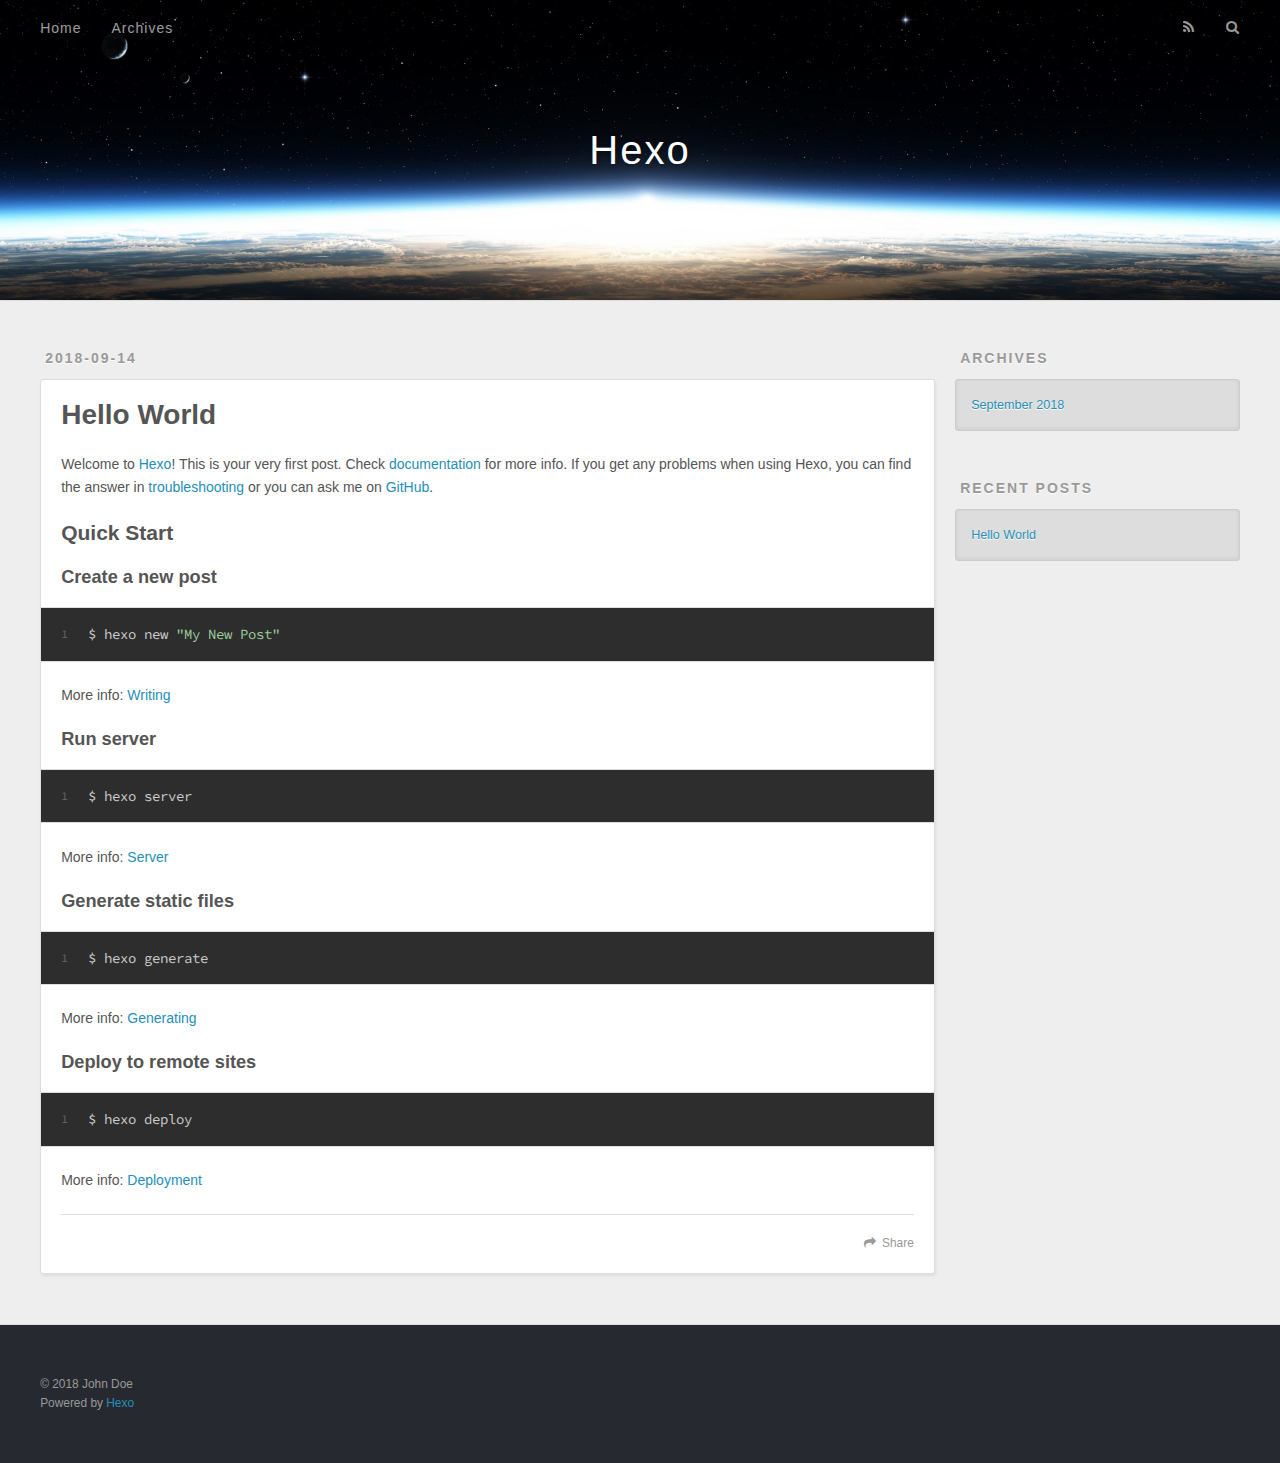
==== index.html @ e5fc2050 "站点更新:2018-09-14 15/30/58" ====
<!DOCTYPE html>
<html>
<head>
  <meta charset="utf-8">
  

  
  <title>Hexo</title>
  <meta name="viewport" content="width=device-width, initial-scale=1, maximum-scale=1">
  <meta property="og:type" content="website">
<meta property="og:title" content="Hexo">
<meta property="og:url" content="http://yoursite.com/index.html">
<meta property="og:site_name" content="Hexo">
<meta property="og:locale" content="default">
<meta name="twitter:card" content="summary">
<meta name="twitter:title" content="Hexo">
  
    <link rel="alternate" href="/atom.xml" title="Hexo" type="application/atom+xml">
  
  
    <link rel="icon" href="/favicon.png">
  
  
    <link href="//fonts.googleapis.com/css?family=Source+Code+Pro" rel="stylesheet" type="text/css">
  
  <link rel="stylesheet" href="/css/style.css">
</head>

<body>
  <div id="container">
    <div id="wrap">
      <header id="header">
  <div id="banner"></div>
  <div id="header-outer" class="outer">
    <div id="header-title" class="inner">
      <h1 id="logo-wrap">
        <a href="/" id="logo">Hexo</a>
      </h1>
      
    </div>
    <div id="header-inner" class="inner">
      <nav id="main-nav">
        <a id="main-nav-toggle" class="nav-icon"></a>
        
          <a class="main-nav-link" href="/">Home</a>
        
          <a class="main-nav-link" href="/archives">Archives</a>
        
      </nav>
      <nav id="sub-nav">
        
          <a id="nav-rss-link" class="nav-icon" href="/atom.xml" title="RSS Feed"></a>
        
        <a id="nav-search-btn" class="nav-icon" title="Search"></a>
      </nav>
      <div id="search-form-wrap">
        <form action="//google.com/search" method="get" accept-charset="UTF-8" class="search-form"><input type="search" name="q" class="search-form-input" placeholder="Search"><button type="submit" class="search-form-submit">&#xF002;</button><input type="hidden" name="sitesearch" value="http://yoursite.com"></form>
      </div>
    </div>
  </div>
</header>
      <div class="outer">
        <section id="main">
  
    <article id="post-hello-world" class="article article-type-post" itemscope itemprop="blogPost">
  <div class="article-meta">
    <a href="/2018/09/14/hello-world/" class="article-date">
  <time datetime="2018-09-14T07:16:15.385Z" itemprop="datePublished">2018-09-14</time>
</a>
    
  </div>
  <div class="article-inner">
    
    
      <header class="article-header">
        
  
    <h1 itemprop="name">
      <a class="article-title" href="/2018/09/14/hello-world/">Hello World</a>
    </h1>
  

      </header>
    
    <div class="article-entry" itemprop="articleBody">
      
        <p>Welcome to <a href="https://hexo.io/" target="_blank" rel="noopener">Hexo</a>! This is your very first post. Check <a href="https://hexo.io/docs/" target="_blank" rel="noopener">documentation</a> for more info. If you get any problems when using Hexo, you can find the answer in <a href="https://hexo.io/docs/troubleshooting.html" target="_blank" rel="noopener">troubleshooting</a> or you can ask me on <a href="https://github.com/hexojs/hexo/issues" target="_blank" rel="noopener">GitHub</a>.</p>
<h2 id="Quick-Start"><a href="#Quick-Start" class="headerlink" title="Quick Start"></a>Quick Start</h2><h3 id="Create-a-new-post"><a href="#Create-a-new-post" class="headerlink" title="Create a new post"></a>Create a new post</h3><figure class="highlight bash"><table><tr><td class="gutter"><pre><span class="line">1</span><br></pre></td><td class="code"><pre><span class="line">$ hexo new <span class="string">"My New Post"</span></span><br></pre></td></tr></table></figure>
<p>More info: <a href="https://hexo.io/docs/writing.html" target="_blank" rel="noopener">Writing</a></p>
<h3 id="Run-server"><a href="#Run-server" class="headerlink" title="Run server"></a>Run server</h3><figure class="highlight bash"><table><tr><td class="gutter"><pre><span class="line">1</span><br></pre></td><td class="code"><pre><span class="line">$ hexo server</span><br></pre></td></tr></table></figure>
<p>More info: <a href="https://hexo.io/docs/server.html" target="_blank" rel="noopener">Server</a></p>
<h3 id="Generate-static-files"><a href="#Generate-static-files" class="headerlink" title="Generate static files"></a>Generate static files</h3><figure class="highlight bash"><table><tr><td class="gutter"><pre><span class="line">1</span><br></pre></td><td class="code"><pre><span class="line">$ hexo generate</span><br></pre></td></tr></table></figure>
<p>More info: <a href="https://hexo.io/docs/generating.html" target="_blank" rel="noopener">Generating</a></p>
<h3 id="Deploy-to-remote-sites"><a href="#Deploy-to-remote-sites" class="headerlink" title="Deploy to remote sites"></a>Deploy to remote sites</h3><figure class="highlight bash"><table><tr><td class="gutter"><pre><span class="line">1</span><br></pre></td><td class="code"><pre><span class="line">$ hexo deploy</span><br></pre></td></tr></table></figure>
<p>More info: <a href="https://hexo.io/docs/deployment.html" target="_blank" rel="noopener">Deployment</a></p>

      
    </div>
    <footer class="article-footer">
      <a data-url="http://yoursite.com/2018/09/14/hello-world/" data-id="cjm1oofn90000f6ysnmelc008" class="article-share-link">Share</a>
      
      
    </footer>
  </div>
  
</article>


  


</section>
        
          <aside id="sidebar">
  
    

  
    

  
    
  
    
  <div class="widget-wrap">
    <h3 class="widget-title">Archives</h3>
    <div class="widget">
      <ul class="archive-list"><li class="archive-list-item"><a class="archive-list-link" href="/archives/2018/09/">September 2018</a></li></ul>
    </div>
  </div>


  
    
  <div class="widget-wrap">
    <h3 class="widget-title">Recent Posts</h3>
    <div class="widget">
      <ul>
        
          <li>
            <a href="/2018/09/14/hello-world/">Hello World</a>
          </li>
        
      </ul>
    </div>
  </div>

  
</aside>
        
      </div>
      <footer id="footer">
  
  <div class="outer">
    <div id="footer-info" class="inner">
      &copy; 2018 John Doe<br>
      Powered by <a href="http://hexo.io/" target="_blank">Hexo</a>
    </div>
  </div>
</footer>
    </div>
    <nav id="mobile-nav">
  
    <a href="/" class="mobile-nav-link">Home</a>
  
    <a href="/archives" class="mobile-nav-link">Archives</a>
  
</nav>
    

<script src="//ajax.googleapis.com/ajax/libs/jquery/2.0.3/jquery.min.js"></script>


  <link rel="stylesheet" href="/fancybox/jquery.fancybox.css">
  <script src="/fancybox/jquery.fancybox.pack.js"></script>


<script src="/js/script.js"></script>



  </div>
</body>
</html>
---- css/style.css ----
body {
  width: 100%;
}
body:before,
body:after {
  content: "";
  display: table;
}
body:after {
  clear: both;
}
html,
body,
div,
span,
applet,
object,
iframe,
h1,
h2,
h3,
h4,
h5,
h6,
p,
blockquote,
pre,
a,
abbr,
acronym,
address,
big,
cite,
code,
del,
dfn,
em,
img,
ins,
kbd,
q,
s,
samp,
small,
strike,
strong,
sub,
sup,
tt,
var,
dl,
dt,
dd,
ol,
ul,
li,
fieldset,
form,
label,
legend,
table,
caption,
tbody,
tfoot,
thead,
tr,
th,
td {
  margin: 0;
  padding: 0;
  border: 0;
  outline: 0;
  font-weight: inherit;
  font-style: inherit;
  font-family: inherit;
  font-size: 100%;
  vertical-align: baseline;
}
body {
  line-height: 1;
  color: #000;
  background: #fff;
}
ol,
ul {
  list-style: none;
}
table {
  border-collapse: separate;
  border-spacing: 0;
  vertical-align: middle;
}
caption,
th,
td {
  text-align: left;
  font-weight: normal;
  vertical-align: middle;
}
a img {
  border: none;
}
input,
button {
  margin: 0;
  padding: 0;
}
input::-moz-focus-inner,
button::-moz-focus-inner {
  border: 0;
  padding: 0;
}
@font-face {
  font-family: FontAwesome;
  font-style: normal;
  font-weight: normal;
  src: url("fonts/fontawesome-webfont.eot?v=#4.0.3");
  src: url("fonts/fontawesome-webfont.eot?#iefix&v=#4.0.3") format("embedded-opentype"), url("fonts/fontawesome-webfont.woff?v=#4.0.3") format("woff"), url("fonts/fontawesome-webfont.ttf?v=#4.0.3") format("truetype"), url("fonts/fontawesome-webfont.svg#fontawesomeregular?v=#4.0.3") format("svg");
}
html,
body,
#container {
  height: 100%;
}
body {
  background: #eee;
  font: 14px -apple-system, BlinkMacSystemFont, "Segoe UI", "Roboto", "Oxygen", "Ubuntu", "Cantarell", "Fira Sans", "Droid Sans", "Helvetica Neue", sans-serif;
  -webkit-text-size-adjust: 100%;
}
.outer {
  max-width: 1220px;
  margin: 0 auto;
  padding: 0 20px;
}
.outer:before,
.outer:after {
  content: "";
  display: table;
}
.outer:after {
  clear: both;
}
.inner {
  display: inline;
  float: left;
  width: 98.33333333333333%;
  margin: 0 0.833333333333333%;
}
.left,
.alignleft {
  float: left;
}
.right,
.alignright {
  float: right;
}
.clear {
  clear: both;
}
#container {
  position: relative;
}
.mobile-nav-on {
  overflow: hidden;
}
#wrap {
  height: 100%;
  width: 100%;
  position: absolute;
  top: 0;
  left: 0;
  -webkit-transition: 0.2s ease-out;
  -moz-transition: 0.2s ease-out;
  -ms-transition: 0.2s ease-out;
  transition: 0.2s ease-out;
  z-index: 1;
  background: #eee;
}
.mobile-nav-on #wrap {
  left: 280px;
}
@media screen and (min-width: 768px) {
  #main {
    display: inline;
    float: left;
    width: 73.33333333333333%;
    margin: 0 0.833333333333333%;
  }
}
.article-date,
.article-category-link,
.archive-year,
.widget-title {
  text-decoration: none;
  text-transform: uppercase;
  letter-spacing: 2px;
  color: #999;
  margin-bottom: 1em;
  margin-left: 5px;
  line-height: 1em;
  text-shadow: 0 1px #fff;
  font-weight: bold;
}
.article-inner,
.archive-article-inner {
  background: #fff;
  -webkit-box-shadow: 1px 2px 3px #ddd;
  box-shadow: 1px 2px 3px #ddd;
  border: 1px solid #ddd;
  border-radius: 3px;
}
.article-entry h1,
.widget h1 {
  font-size: 2em;
}
.article-entry h2,
.widget h2 {
  font-size: 1.5em;
}
.article-entry h3,
.widget h3 {
  font-size: 1.3em;
}
.article-entry h4,
.widget h4 {
  font-size: 1.2em;
}
.article-entry h5,
.widget h5 {
  font-size: 1em;
}
.article-entry h6,
.widget h6 {
  font-size: 1em;
  color: #999;
}
.article-entry hr,
.widget hr {
  border: 1px dashed #ddd;
}
.article-entry strong,
.widget strong {
  font-weight: bold;
}
.article-entry em,
.widget em,
.article-entry cite,
.widget cite {
  font-style: italic;
}
.article-entry sup,
.widget sup,
.article-entry sub,
.widget sub {
  font-size: 0.75em;
  line-height: 0;
  position: relative;
  vertical-align: baseline;
}
.article-entry sup,
.widget sup {
  top: -0.5em;
}
.article-entry sub,
.widget sub {
  bottom: -0.2em;
}
.article-entry small,
.widget small {
  font-size: 0.85em;
}
.article-entry acronym,
.widget acronym,
.article-entry abbr,
.widget abbr {
  border-bottom: 1px dotted;
}
.article-entry ul,
.widget ul,
.article-entry ol,
.widget ol,
.article-entry dl,
.widget dl {
  margin: 0 20px;
  line-height: 1.6em;
}
.article-entry ul ul,
.widget ul ul,
.article-entry ol ul,
.widget ol ul,
.article-entry ul ol,
.widget ul ol,
.article-entry ol ol,
.widget ol ol {
  margin-top: 0;
  margin-bottom: 0;
}
.article-entry ul,
.widget ul {
  list-style: disc;
}
.article-entry ol,
.widget ol {
  list-style: decimal;
}
.article-entry dt,
.widget dt {
  font-weight: bold;
}
#header {
  height: 300px;
  position: relative;
  border-bottom: 1px solid #ddd;
}
#header:before,
#header:after {
  content: "";
  position: absolute;
  left: 0;
  right: 0;
  height: 40px;
}
#header:before {
  top: 0;
  background: -webkit-linear-gradient(rgba(0,0,0,0.2), transparent);
  background: -moz-linear-gradient(rgba(0,0,0,0.2), transparent);
  background: -ms-linear-gradient(rgba(0,0,0,0.2), transparent);
  background: linear-gradient(rgba(0,0,0,0.2), transparent);
}
#header:after {
  bottom: 0;
  background: -webkit-linear-gradient(transparent, rgba(0,0,0,0.2));
  background: -moz-linear-gradient(transparent, rgba(0,0,0,0.2));
  background: -ms-linear-gradient(transparent, rgba(0,0,0,0.2));
  background: linear-gradient(transparent, rgba(0,0,0,0.2));
}
#header-outer {
  height: 100%;
  position: relative;
}
#header-inner {
  position: relative;
  overflow: hidden;
}
#banner {
  position: absolute;
  top: 0;
  left: 0;
  width: 100%;
  height: 100%;
  background: url("images/banner.jpg") center #000;
  -webkit-background-size: cover;
  -moz-background-size: cover;
  background-size: cover;
  z-index: -1;
}
#header-title {
  text-align: center;
  height: 40px;
  position: absolute;
  top: 50%;
  left: 0;
  margin-top: -20px;
}
#logo,
#subtitle {
  text-decoration: none;
  color: #fff;
  font-weight: 300;
  text-shadow: 0 1px 4px rgba(0,0,0,0.3);
}
#logo {
  font-size: 40px;
  line-height: 40px;
  letter-spacing: 2px;
}
#subtitle {
  font-size: 16px;
  line-height: 16px;
  letter-spacing: 1px;
}
#subtitle-wrap {
  margin-top: 16px;
}
#main-nav {
  float: left;
  margin-left: -15px;
}
.nav-icon,
.main-nav-link {
  float: left;
  color: #fff;
  opacity: 0.6;
  text-decoration: none;
  text-shadow: 0 1px rgba(0,0,0,0.2);
  -webkit-transition: opacity 0.2s;
  -moz-transition: opacity 0.2s;
  -ms-transition: opacity 0.2s;
  transition: opacity 0.2s;
  display: block;
  padding: 20px 15px;
}
.nav-icon:hover,
.main-nav-link:hover {
  opacity: 1;
}
.nav-icon {
  font-family: FontAwesome;
  text-align: center;
  font-size: 14px;
  width: 14px;
  height: 14px;
  padding: 20px 15px;
  position: relative;
  cursor: pointer;
}
.main-nav-link {
  font-weight: 300;
  letter-spacing: 1px;
}
@media screen and (max-width: 479px) {
  .main-nav-link {
    display: none;
  }
}
#main-nav-toggle {
  display: none;
}
#main-nav-toggle:before {
  content: "\f0c9";
}
@media screen and (max-width: 479px) {
  #main-nav-toggle {
    display: block;
  }
}
#sub-nav {
  float: right;
  margin-right: -15px;
}
#nav-rss-link:before {
  content: "\f09e";
}
#nav-search-btn:before {
  content: "\f002";
}
#search-form-wrap {
  position: absolute;
  top: 15px;
  width: 150px;
  height: 30px;
  right: -150px;
  opacity: 0;
  -webkit-transition: 0.2s ease-out;
  -moz-transition: 0.2s ease-out;
  -ms-transition: 0.2s ease-out;
  transition: 0.2s ease-out;
}
#search-form-wrap.on {
  opacity: 1;
  right: 0;
}
@media screen and (max-width: 479px) {
  #search-form-wrap {
    width: 100%;
    right: -100%;
  }
}
.search-form {
  position: absolute;
  top: 0;
  left: 0;
  right: 0;
  background: #fff;
  padding: 5px 15px;
  border-radius: 15px;
  -webkit-box-shadow: 0 0 10px rgba(0,0,0,0.3);
  box-shadow: 0 0 10px rgba(0,0,0,0.3);
}
.search-form-input {
  border: none;
  background: none;
  color: #555;
  width: 100%;
  font: 13px -apple-system, BlinkMacSystemFont, "Segoe UI", "Roboto", "Oxygen", "Ubuntu", "Cantarell", "Fira Sans", "Droid Sans", "Helvetica Neue", sans-serif;
  outline: none;
}
.search-form-input::-webkit-search-results-decoration,
.search-form-input::-webkit-search-cancel-button {
  -webkit-appearance: none;
}
.search-form-submit {
  position: absolute;
  top: 50%;
  right: 10px;
  margin-top: -7px;
  font: 13px FontAwesome;
  border: none;
  background: none;
  color: #bbb;
  cursor: pointer;
}
.search-form-submit:hover,
.search-form-submit:focus {
  color: #777;
}
.article {
  margin: 50px 0;
}
.article-inner {
  overflow: hidden;
}
.article-meta:before,
.article-meta:after {
  content: "";
  display: table;
}
.article-meta:after {
  clear: both;
}
.article-date {
  float: left;
}
.article-category {
  float: left;
  line-height: 1em;
  color: #ccc;
  text-shadow: 0 1px #fff;
  margin-left: 8px;
}
.article-category:before {
  content: "\2022";
}
.article-category-link {
  margin: 0 12px 1em;
}
.article-header {
  padding: 20px 20px 0;
}
.article-title {
  text-decoration: none;
  font-size: 2em;
  font-weight: bold;
  color: #555;
  line-height: 1.1em;
  -webkit-transition: color 0.2s;
  -moz-transition: color 0.2s;
  -ms-transition: color 0.2s;
  transition: color 0.2s;
}
a.article-title:hover {
  color: #258fb8;
}
.article-entry {
  color: #555;
  padding: 0 20px;
}
.article-entry:before,
.article-entry:after {
  content: "";
  display: table;
}
.article-entry:after {
  clear: both;
}
.article-entry p,
.article-entry table {
  line-height: 1.6em;
  margin: 1.6em 0;
}
.article-entry h1,
.article-entry h2,
.article-entry h3,
.article-entry h4,
.article-entry h5,
.article-entry h6 {
  font-weight: bold;
}
.article-entry h1,
.article-entry h2,
.article-entry h3,
.article-entry h4,
.article-entry h5,
.article-entry h6 {
  line-height: 1.1em;
  margin: 1.1em 0;
}
.article-entry a {
  color: #258fb8;
  text-decoration: none;
}
.article-entry a:hover {
  text-decoration: underline;
}
.article-entry ul,
.article-entry ol,
.article-entry dl {
  margin-top: 1.6em;
  margin-bottom: 1.6em;
}
.article-entry img,
.article-entry video {
  max-width: 100%;
  height: auto;
  display: block;
  margin: auto;
}
.article-entry iframe {
  border: none;
}
.article-entry table {
  width: 100%;
  border-collapse: collapse;
  border-spacing: 0;
}
.article-entry th {
  font-weight: bold;
  border-bottom: 3px solid #ddd;
  padding-bottom: 0.5em;
}
.article-entry td {
  border-bottom: 1px solid #ddd;
  padding: 10px 0;
}
.article-entry blockquote {
  font-family: Georgia, "Times New Roman", serif;
  font-size: 1.4em;
  margin: 1.6em 20px;
  text-align: center;
}
.article-entry blockquote footer {
  font-size: 14px;
  margin: 1.6em 0;
  font-family: -apple-system, BlinkMacSystemFont, "Segoe UI", "Roboto", "Oxygen", "Ubuntu", "Cantarell", "Fira Sans", "Droid Sans", "Helvetica Neue", sans-serif;
}
.article-entry blockquote footer cite:before {
  content: "—";
  padding: 0 0.5em;
}
.article-entry .pullquote {
  text-align: left;
  width: 45%;
  margin: 0;
}
.article-entry .pullquote.left {
  margin-left: 0.5em;
  margin-right: 1em;
}
.article-entry .pullquote.right {
  margin-right: 0.5em;
  margin-left: 1em;
}
.article-entry .caption {
  color: #999;
  display: block;
  font-size: 0.9em;
  margin-top: 0.5em;
  position: relative;
  text-align: center;
}
.article-entry .video-container {
  position: relative;
  padding-top: 56.25%;
  height: 0;
  overflow: hidden;
}
.article-entry .video-container iframe,
.article-entry .video-container object,
.article-entry .video-container embed {
  position: absolute;
  top: 0;
  left: 0;
  width: 100%;
  height: 100%;
  margin-top: 0;
}
.article-more-link a {
  display: inline-block;
  line-height: 1em;
  padding: 6px 15px;
  border-radius: 15px;
  background: #eee;
  color: #999;
  text-shadow: 0 1px #fff;
  text-decoration: none;
}
.article-more-link a:hover {
  background: #258fb8;
  color: #fff;
  text-decoration: none;
  text-shadow: 0 1px #1e7293;
}
.article-footer {
  font-size: 0.85em;
  line-height: 1.6em;
  border-top: 1px solid #ddd;
  padding-top: 1.6em;
  margin: 0 20px 20px;
}
.article-footer:before,
.article-footer:after {
  content: "";
  display: table;
}
.article-footer:after {
  clear: both;
}
.article-footer a {
  color: #999;
  text-decoration: none;
}
.article-footer a:hover {
  color: #555;
}
.article-tag-list-item {
  float: left;
  margin-right: 10px;
}
.article-tag-list-link:before {
  content: "#";
}
.article-comment-link {
  float: right;
}
.article-comment-link:before {
  content: "\f075";
  font-family: FontAwesome;
  padding-right: 8px;
}
.article-share-link {
  cursor: pointer;
  float: right;
  margin-left: 20px;
}
.article-share-link:before {
  content: "\f064";
  font-family: FontAwesome;
  padding-right: 6px;
}
#article-nav {
  position: relative;
}
#article-nav:before,
#article-nav:after {
  content: "";
  display: table;
}
#article-nav:after {
  clear: both;
}
@media screen and (min-width: 768px) {
  #article-nav {
    margin: 50px 0;
  }
  #article-nav:before {
    width: 8px;
    height: 8px;
    position: absolute;
    top: 50%;
    left: 50%;
    margin-top: -4px;
    margin-left: -4px;
    content: "";
    border-radius: 50%;
    background: #ddd;
    -webkit-box-shadow: 0 1px 2px #fff;
    box-shadow: 0 1px 2px #fff;
  }
}
.article-nav-link-wrap {
  text-decoration: none;
  text-shadow: 0 1px #fff;
  color: #999;
  -webkit-box-sizing: border-box;
  -moz-box-sizing: border-box;
  box-sizing: border-box;
  margin-top: 50px;
  text-align: center;
  display: block;
}
.article-nav-link-wrap:hover {
  color: #555;
}
@media screen and (min-width: 768px) {
  .article-nav-link-wrap {
    width: 50%;
    margin-top: 0;
  }
}
@media screen and (min-width: 768px) {
  #article-nav-newer {
    float: left;
    text-align: right;
    padding-right: 20px;
  }
}
@media screen and (min-width: 768px) {
  #article-nav-older {
    float: right;
    text-align: left;
    padding-left: 20px;
  }
}
.article-nav-caption {
  text-transform: uppercase;
  letter-spacing: 2px;
  color: #ddd;
  line-height: 1em;
  font-weight: bold;
}
#article-nav-newer .article-nav-caption {
  margin-right: -2px;
}
.article-nav-title {
  font-size: 0.85em;
  line-height: 1.6em;
  margin-top: 0.5em;
}
.article-share-box {
  position: absolute;
  display: none;
  background: #fff;
  -webkit-box-shadow: 1px 2px 10px rgba(0,0,0,0.2);
  box-shadow: 1px 2px 10px rgba(0,0,0,0.2);
  border-radius: 3px;
  margin-left: -145px;
  overflow: hidden;
  z-index: 1;
}
.article-share-box.on {
  display: block;
}
.article-share-input {
  width: 100%;
  background: none;
  -webkit-box-sizing: border-box;
  -moz-box-sizing: border-box;
  box-sizing: border-box;
  font: 14px -apple-system, BlinkMacSystemFont, "Segoe UI", "Roboto", "Oxygen", "Ubuntu", "Cantarell", "Fira Sans", "Droid Sans", "Helvetica Neue", sans-serif;
  padding: 0 15px;
  color: #555;
  outline: none;
  border: 1px solid #ddd;
  border-radius: 3px 3px 0 0;
  height: 36px;
  line-height: 36px;
}
.article-share-links {
  background: #eee;
}
.article-share-links:before,
.article-share-links:after {
  content: "";
  display: table;
}
.article-share-links:after {
  clear: both;
}
.article-share-twitter,
.article-share-facebook,
.article-share-pinterest,
.article-share-google {
  width: 50px;
  height: 36px;
  display: block;
  float: left;
  position: relative;
  color: #999;
  text-shadow: 0 1px #fff;
}
.article-share-twitter:before,
.article-share-facebook:before,
.article-share-pinterest:before,
.article-share-google:before {
  font-size: 20px;
  font-family: FontAwesome;
  width: 20px;
  height: 20px;
  position: absolute;
  top: 50%;
  left: 50%;
  margin-top: -10px;
  margin-left: -10px;
  text-align: center;
}
.article-share-twitter:hover,
.article-share-facebook:hover,
.article-share-pinterest:hover,
.article-share-google:hover {
  color: #fff;
}
.article-share-twitter:before {
  content: "\f099";
}
.article-share-twitter:hover {
  background: #00aced;
  text-shadow: 0 1px #008abe;
}
.article-share-facebook:before {
  content: "\f09a";
}
.article-share-facebook:hover {
  background: #3b5998;
  text-shadow: 0 1px #2f477a;
}
.article-share-pinterest:before {
  content: "\f0d2";
}
.article-share-pinterest:hover {
  background: #cb2027;
  text-shadow: 0 1px #a21a1f;
}
.article-share-google:before {
  content: "\f0d5";
}
.article-share-google:hover {
  background: #dd4b39;
  text-shadow: 0 1px #be3221;
}
.article-gallery {
  background: #000;
  position: relative;
}
.article-gallery-photos {
  position: relative;
  overflow: hidden;
}
.article-gallery-img {
  display: none;
  max-width: 100%;
}
.article-gallery-img:first-child {
  display: block;
}
.article-gallery-img.loaded {
  position: absolute;
  display: block;
}
.article-gallery-img img {
  display: block;
  max-width: 100%;
  margin: 0 auto;
}
#comments {
  background: #fff;
  -webkit-box-shadow: 1px 2px 3px #ddd;
  box-shadow: 1px 2px 3px #ddd;
  padding: 20px;
  border: 1px solid #ddd;
  border-radius: 3px;
  margin: 50px 0;
}
#comments a {
  color: #258fb8;
}
.archives-wrap {
  margin: 50px 0;
}
.archives:before,
.archives:after {
  content: "";
  display: table;
}
.archives:after {
  clear: both;
}
.archive-year-wrap {
  margin-bottom: 1em;
}
.archives {
  -webkit-column-gap: 10px;
  -moz-column-gap: 10px;
  column-gap: 10px;
}
@media screen and (min-width: 480px) and (max-width: 767px) {
  .archives {
    -webkit-column-count: 2;
    -moz-column-count: 2;
    column-count: 2;
  }
}
@media screen and (min-width: 768px) {
  .archives {
    -webkit-column-count: 3;
    -moz-column-count: 3;
    column-count: 3;
  }
}
.archive-article {
  -webkit-column-break-inside: avoid;
  page-break-inside: avoid;
  overflow: hidden;
  break-inside: avoid-column;
}
.archive-article-inner {
  padding: 10px;
  margin-bottom: 15px;
}
.archive-article-title {
  text-decoration: none;
  font-weight: bold;
  color: #555;
  -webkit-transition: color 0.2s;
  -moz-transition: color 0.2s;
  -ms-transition: color 0.2s;
  transition: color 0.2s;
  line-height: 1.6em;
}
.archive-article-title:hover {
  color: #258fb8;
}
.archive-article-footer {
  margin-top: 1em;
}
.archive-article-date {
  color: #999;
  text-decoration: none;
  font-size: 0.85em;
  line-height: 1em;
  margin-bottom: 0.5em;
  display: block;
}
#page-nav {
  margin: 50px auto;
  background: #fff;
  -webkit-box-shadow: 1px 2px 3px #ddd;
  box-shadow: 1px 2px 3px #ddd;
  border: 1px solid #ddd;
  border-radius: 3px;
  text-align: center;
  color: #999;
  overflow: hidden;
}
#page-nav:before,
#page-nav:after {
  content: "";
  display: table;
}
#page-nav:after {
  clear: both;
}
#page-nav a,
#page-nav span {
  padding: 10px 20px;
  line-height: 1;
  height: 2ex;
}
#page-nav a {
  color: #999;
  text-decoration: none;
}
#page-nav a:hover {
  background: #999;
  color: #fff;
}
#page-nav .prev {
  float: left;
}
#page-nav .next {
  float: right;
}
#page-nav .page-number {
  display: inline-block;
}
@media screen and (max-width: 479px) {
  #page-nav .page-number {
    display: none;
  }
}
#page-nav .current {
  color: #555;
  font-weight: bold;
}
#page-nav .space {
  color: #ddd;
}
#footer {
  background: #262a30;
  padding: 50px 0;
  border-top: 1px solid #ddd;
  color: #999;
}
#footer a {
  color: #258fb8;
  text-decoration: none;
}
#footer a:hover {
  text-decoration: underline;
}
#footer-info {
  line-height: 1.6em;
  font-size: 0.85em;
}
.article-entry pre,
.article-entry .highlight {
  background: #2d2d2d;
  margin: 0 -20px;
  padding: 15px 20px;
  border-style: solid;
  border-color: #ddd;
  border-width: 1px 0;
  overflow: auto;
  color: #ccc;
  line-height: 22.400000000000002px;
}
.article-entry .highlight .gutter pre,
.article-entry .gist .gist-file .gist-data .line-numbers {
  color: #666;
  font-size: 0.85em;
}
.article-entry pre,
.article-entry code {
  font-family: "Source Code Pro", Consolas, Monaco, Menlo, Consolas, monospace;
}
.article-entry code {
  background: #eee;
  text-shadow: 0 1px #fff;
  padding: 0 0.3em;
}
.article-entry pre code {
  background: none;
  text-shadow: none;
  padding: 0;
}
.article-entry .highlight pre {
  border: none;
  margin: 0;
  padding: 0;
}
.article-entry .highlight table {
  margin: 0;
  width: auto;
}
.article-entry .highlight td {
  border: none;
  padding: 0;
}
.article-entry .highlight figcaption {
  font-size: 0.85em;
  color: #999;
  line-height: 1em;
  margin-bottom: 1em;
}
.article-entry .highlight figcaption:before,
.article-entry .highlight figcaption:after {
  content: "";
  display: table;
}
.article-entry .highlight figcaption:after {
  clear: both;
}
.article-entry .highlight figcaption a {
  float: right;
}
.article-entry .highlight .gutter pre {
  text-align: right;
  padding-right: 20px;
}
.article-entry .highlight .line {
  height: 22.400000000000002px;
}
.article-entry .highlight .line.marked {
  background: #515151;
}
.article-entry .gist {
  margin: 0 -20px;
  border-style: solid;
  border-color: #ddd;
  border-width: 1px 0;
  background: #2d2d2d;
  padding: 15px 20px 15px 0;
}
.article-entry .gist .gist-file {
  border: none;
  font-family: "Source Code Pro", Consolas, Monaco, Menlo, Consolas, monospace;
  margin: 0;
}
.article-entry .gist .gist-file .gist-data {
  background: none;
  border: none;
}
.article-entry .gist .gist-file .gist-data .line-numbers {
  background: none;
  border: none;
  padding: 0 20px 0 0;
}
.article-entry .gist .gist-file .gist-data .line-data {
  padding: 0 !important;
}
.article-entry .gist .gist-file .highlight {
  margin: 0;
  padding: 0;
  border: none;
}
.article-entry .gist .gist-file .gist-meta {
  background: #2d2d2d;
  color: #999;
  font: 0.85em -apple-system, BlinkMacSystemFont, "Segoe UI", "Roboto", "Oxygen", "Ubuntu", "Cantarell", "Fira Sans", "Droid Sans", "Helvetica Neue", sans-serif;
  text-shadow: 0 0;
  padding: 0;
  margin-top: 1em;
  margin-left: 20px;
}
.article-entry .gist .gist-file .gist-meta a {
  color: #258fb8;
  font-weight: normal;
}
.article-entry .gist .gist-file .gist-meta a:hover {
  text-decoration: underline;
}
pre .comment,
pre .title {
  color: #999;
}
pre .variable,
pre .attribute,
pre .tag,
pre .regexp,
pre .ruby .constant,
pre .xml .tag .title,
pre .xml .pi,
pre .xml .doctype,
pre .html .doctype,
pre .css .id,
pre .css .class,
pre .css .pseudo {
  color: #f2777a;
}
pre .number,
pre .preprocessor,
pre .built_in,
pre .literal,
pre .params,
pre .constant {
  color: #f99157;
}
pre .class,
pre .ruby .class .title,
pre .css .rules .attribute {
  color: #9c9;
}
pre .string,
pre .value,
pre .inheritance,
pre .header,
pre .ruby .symbol,
pre .xml .cdata {
  color: #9c9;
}
pre .css .hexcolor {
  color: #6cc;
}
pre .function,
pre .python .decorator,
pre .python .title,
pre .ruby .function .title,
pre .ruby .title .keyword,
pre .perl .sub,
pre .javascript .title,
pre .coffeescript .title {
  color: #69c;
}
pre .keyword,
pre .javascript .function {
  color: #c9c;
}
@media screen and (max-width: 479px) {
  #mobile-nav {
    position: absolute;
    top: 0;
    left: 0;
    width: 280px;
    height: 100%;
    background: #191919;
    border-right: 1px solid #fff;
  }
}
@media screen and (max-width: 479px) {
  .mobile-nav-link {
    display: block;
    color: #999;
    text-decoration: none;
    padding: 15px 20px;
    font-weight: bold;
  }
  .mobile-nav-link:hover {
    color: #fff;
  }
}
@media screen and (min-width: 768px) {
  #sidebar {
    display: inline;
    float: left;
    width: 23.333333333333332%;
    margin: 0 0.833333333333333%;
  }
}
.widget-wrap {
  margin: 50px 0;
}
.widget {
  color: #777;
  text-shadow: 0 1px #fff;
  background: #ddd;
  -webkit-box-shadow: 0 -1px 4px #ccc inset;
  box-shadow: 0 -1px 4px #ccc inset;
  border: 1px solid #ccc;
  padding: 15px;
  border-radius: 3px;
}
.widget a {
  color: #258fb8;
  text-decoration: none;
}
.widget a:hover {
  text-decoration: underline;
}
.widget ul ul,
.widget ol ul,
.widget dl ul,
.widget ul ol,
.widget ol ol,
.widget dl ol,
.widget ul dl,
.widget ol dl,
.widget dl dl {
  margin-left: 15px;
  list-style: disc;
}
.widget {
  line-height: 1.6em;
  word-wrap: break-word;
  font-size: 0.9em;
}
.widget ul,
.widget ol {
  list-style: none;
  margin: 0;
}
.widget ul ul,
.widget ol ul,
.widget ul ol,
.widget ol ol {
  margin: 0 20px;
}
.widget ul ul,
.widget ol ul {
  list-style: disc;
}
.widget ul ol,
.widget ol ol {
  list-style: decimal;
}
.category-list-count,
.tag-list-count,
.archive-list-count {
  padding-left: 5px;
  color: #999;
  font-size: 0.85em;
}
.category-list-count:before,
.tag-list-count:before,
.archive-list-count:before {
  content: "(";
}
.category-list-count:after,
.tag-list-count:after,
.archive-list-count:after {
  content: ")";
}
.tagcloud a {
  margin-right: 5px;
  display: inline-block;
}
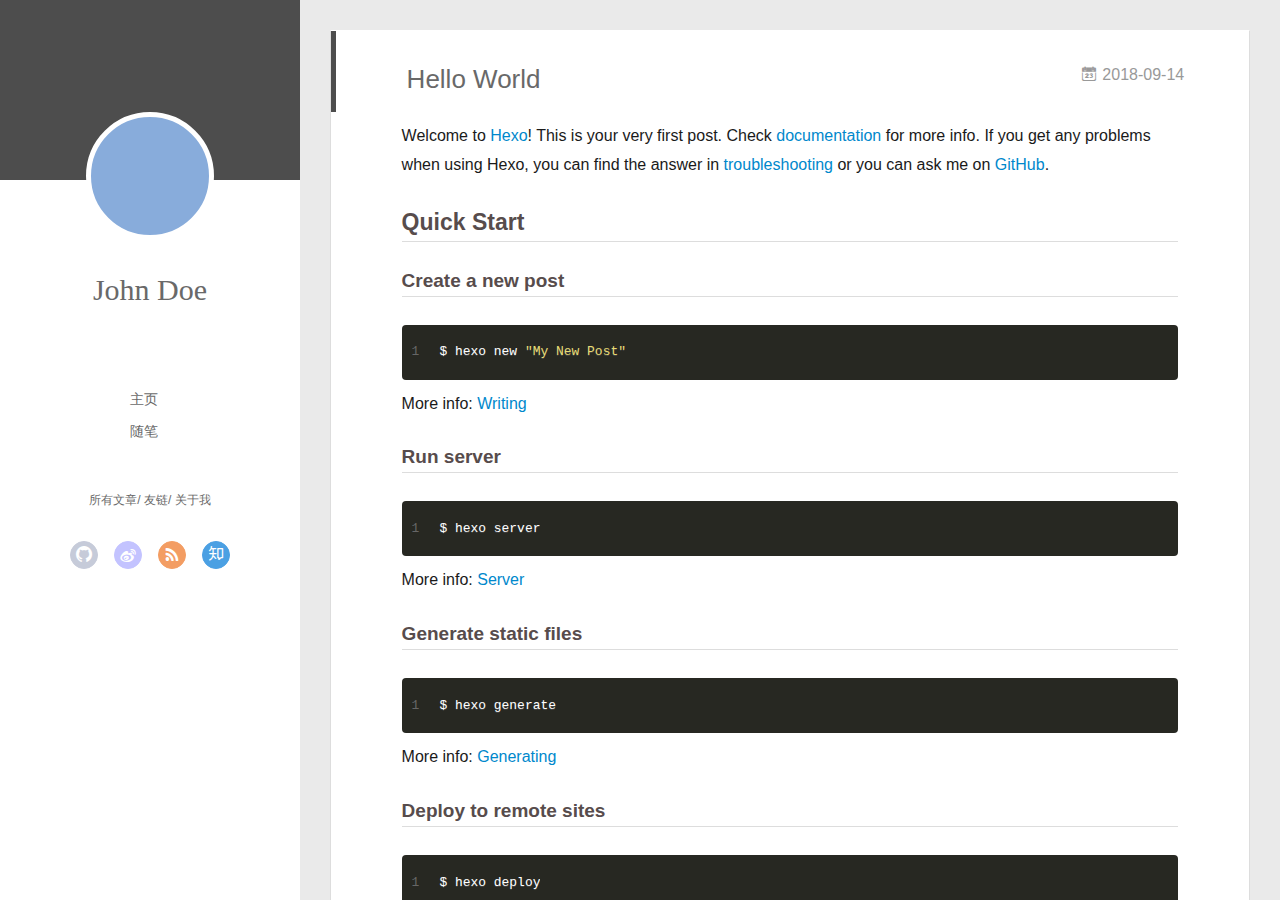
==== commit ce6502f5: "站点更新:2018-09-14 15/36/11" ====
--- a/index.html
+++ b/index.html
@@ -3,8 +3,9 @@
 <head>
   <meta charset="utf-8">
   
-
-  
+  <meta name="renderer" content="webkit">
+  <meta http-equiv="X-UA-Compatible" content="IE=edge" >
+  <link rel="dns-prefetch" href="http://yoursite.com">
   <title>Hexo</title>
   <meta name="viewport" content="width=device-width, initial-scale=1, maximum-scale=1">
   <meta property="og:type" content="website">
@@ -15,62 +16,144 @@
 <meta name="twitter:card" content="summary">
 <meta name="twitter:title" content="Hexo">
   
-    <link rel="alternate" href="/atom.xml" title="Hexo" type="application/atom+xml">
+    <link rel="alternative" href="/atom.xml" title="Hexo" type="application/atom+xml">
   
   
     <link rel="icon" href="/favicon.png">
   
-  
-    <link href="//fonts.googleapis.com/css?family=Source+Code+Pro" rel="stylesheet" type="text/css">
-  
-  <link rel="stylesheet" href="/css/style.css">
+  <link rel="stylesheet" type="text/css" href="/./main.0cf68a.css">
+  <style type="text/css">
+  
+    #container.show {
+      background: linear-gradient(200deg,#a0cfe4,#e8c37e);
+    }
+  </style>
+  
+
+  
+
 </head>
 
 <body>
-  <div id="container">
-    <div id="wrap">
-      <header id="header">
-  <div id="banner"></div>
-  <div id="header-outer" class="outer">
-    <div id="header-title" class="inner">
-      <h1 id="logo-wrap">
-        <a href="/" id="logo">Hexo</a>
-      </h1>
-      
-    </div>
-    <div id="header-inner" class="inner">
-      <nav id="main-nav">
-        <a id="main-nav-toggle" class="nav-icon"></a>
-        
-          <a class="main-nav-link" href="/">Home</a>
-        
-          <a class="main-nav-link" href="/archives">Archives</a>
-        
-      </nav>
-      <nav id="sub-nav">
-        
-          <a id="nav-rss-link" class="nav-icon" href="/atom.xml" title="RSS Feed"></a>
-        
-        <a id="nav-search-btn" class="nav-icon" title="Search"></a>
-      </nav>
-      <div id="search-form-wrap">
-        <form action="//google.com/search" method="get" accept-charset="UTF-8" class="search-form"><input type="search" name="q" class="search-form-input" placeholder="Search"><button type="submit" class="search-form-submit">&#xF002;</button><input type="hidden" name="sitesearch" value="http://yoursite.com"></form>
-      </div>
-    </div>
-  </div>
-</header>
-      <div class="outer">
-        <section id="main">
-  
-    <article id="post-hello-world" class="article article-type-post" itemscope itemprop="blogPost">
-  <div class="article-meta">
-    <a href="/2018/09/14/hello-world/" class="article-date">
-  <time datetime="2018-09-14T07:16:15.385Z" itemprop="datePublished">2018-09-14</time>
-</a>
-    
-  </div>
+  <div id="container" q-class="show:isCtnShow">
+    <canvas id="anm-canvas" class="anm-canvas"></canvas>
+    <div class="left-col" q-class="show:isShow">
+      
+<div class="overlay" style="background: #4d4d4d"></div>
+<div class="intrude-less">
+	<header id="header" class="inner">
+		<a href="/" class="profilepic">
+			<img src="" class="js-avatar">
+		</a>
+		<hgroup>
+		  <h1 class="header-author"><a href="/">John Doe</a></h1>
+		</hgroup>
+		
+
+		<nav class="header-menu">
+			<ul>
+			
+				<li><a href="/">主页</a></li>
+	        
+				<li><a href="/tags/随笔/">随笔</a></li>
+	        
+			</ul>
+		</nav>
+		<nav class="header-smart-menu">
+    		
+    			
+    			<a q-on="click: openSlider(e, 'innerArchive')" href="javascript:void(0)">所有文章</a>
+    			
+            
+    			
+    			<a q-on="click: openSlider(e, 'friends')" href="javascript:void(0)">友链</a>
+    			
+            
+    			
+    			<a q-on="click: openSlider(e, 'aboutme')" href="javascript:void(0)">关于我</a>
+    			
+            
+		</nav>
+		<nav class="header-nav">
+			<div class="social">
+				
+					<a class="github" target="_blank" href="#" title="github"><i class="icon-github"></i></a>
+		        
+					<a class="weibo" target="_blank" href="#" title="weibo"><i class="icon-weibo"></i></a>
+		        
+					<a class="rss" target="_blank" href="#" title="rss"><i class="icon-rss"></i></a>
+		        
+					<a class="zhihu" target="_blank" href="#" title="zhihu"><i class="icon-zhihu"></i></a>
+		        
+			</div>
+		</nav>
+	</header>		
+</div>
+
+    </div>
+    <div class="mid-col" q-class="show:isShow,hide:isShow|isFalse">
+      
+<nav id="mobile-nav">
+  	<div class="overlay js-overlay" style="background: #4d4d4d"></div>
+	<div class="btnctn js-mobile-btnctn">
+  		<div class="slider-trigger list" q-on="click: openSlider(e)"><i class="icon icon-sort"></i></div>
+	</div>
+	<div class="intrude-less">
+		<header id="header" class="inner">
+			<div class="profilepic">
+				<img src="" class="js-avatar">
+			</div>
+			<hgroup>
+			  <h1 class="header-author js-header-author">John Doe</h1>
+			</hgroup>
+			
+			
+			
+				
+			
+				
+			
+			
+			
+			<nav class="header-nav">
+				<div class="social">
+					
+						<a class="github" target="_blank" href="#" title="github"><i class="icon-github"></i></a>
+			        
+						<a class="weibo" target="_blank" href="#" title="weibo"><i class="icon-weibo"></i></a>
+			        
+						<a class="rss" target="_blank" href="#" title="rss"><i class="icon-rss"></i></a>
+			        
+						<a class="zhihu" target="_blank" href="#" title="zhihu"><i class="icon-zhihu"></i></a>
+			        
+				</div>
+			</nav>
+
+			<nav class="header-menu js-header-menu">
+				<ul style="width: 50%">
+				
+				
+					<li style="width: 50%"><a href="/">主页</a></li>
+		        
+					<li style="width: 50%"><a href="/tags/随笔/">随笔</a></li>
+		        
+				</ul>
+			</nav>
+		</header>				
+	</div>
+	<div class="mobile-mask" style="display:none" q-show="isShow"></div>
+</nav>
+
+      <div id="wrapper" class="body-wrap">
+        <div class="menu-l">
+          <div class="canvas-wrap">
+            <canvas data-colors="#eaeaea" data-sectionHeight="100" data-contentId="js-content" id="myCanvas1" class="anm-canvas"></canvas>
+          </div>
+          <div id="js-content" class="content-ll">
+            
+  
+    <article id="post-hello-world" class="article article-type-post  article-index" itemscope itemprop="blogPost">
   <div class="article-inner">
-    
     
       <header class="article-header">
         
@@ -80,6 +163,11 @@
     </h1>
   
 
+        
+        <a href="/2018/09/14/hello-world/" class="archive-article-date">
+  	<time datetime="2018-09-14T07:16:15.385Z" itemprop="datePublished"><i class="icon-calendar icon"></i>2018-09-14</time>
+</a>
+        
       </header>
     
     <div class="article-entry" itemprop="articleBody">
@@ -95,90 +183,313 @@
 <p>More info: <a href="https://hexo.io/docs/deployment.html" target="_blank" rel="noopener">Deployment</a></p>
 
       
-    </div>
-    <footer class="article-footer">
-      <a data-url="http://yoursite.com/2018/09/14/hello-world/" data-id="cjm1oofn90000f6ysnmelc008" class="article-share-link">Share</a>
-      
-      
-    </footer>
+
+      
+    </div>
+    <div class="article-info article-info-index">
+      
+      
+      
+
+      
+        <p class="article-more-link">
+          <a class="article-more-a" href="/2018/09/14/hello-world/">展开全文 >></a>
+        </p>
+      
+
+      
+      <div class="clearfix"></div>
+    </div>
   </div>
-  
 </article>
 
-
-  
-
-
-</section>
-        
-          <aside id="sidebar">
-  
-    
-
-  
-    
-
-  
-    
-  
-    
-  <div class="widget-wrap">
-    <h3 class="widget-title">Archives</h3>
-    <div class="widget">
-      <ul class="archive-list"><li class="archive-list-item"><a class="archive-list-link" href="/archives/2018/09/">September 2018</a></li></ul>
-    </div>
-  </div>
-
-
-  
-    
-  <div class="widget-wrap">
-    <h3 class="widget-title">Recent Posts</h3>
-    <div class="widget">
-      <ul>
-        
-          <li>
-            <a href="/2018/09/14/hello-world/">Hello World</a>
-          </li>
-        
-      </ul>
-    </div>
-  </div>
-
-  
+<aside class="wrap-side-operation">
+    <div class="mod-side-operation">
+        
+        <div class="jump-container" id="js-jump-container" style="display:none;">
+            <a href="javascript:void(0)" class="mod-side-operation__jump-to-top">
+                <i class="icon-font icon-back"></i>
+            </a>
+            <div id="js-jump-plan-container" class="jump-plan-container" style="top: -11px;">
+                <i class="icon-font icon-plane jump-plane"></i>
+            </div>
+        </div>
+        
+        
+    </div>
 </aside>
-        
+
+
+
+
+  
+  
+
+
+          </div>
+        </div>
       </div>
       <footer id="footer">
-  
   <div class="outer">
-    <div id="footer-info" class="inner">
-      &copy; 2018 John Doe<br>
-      Powered by <a href="http://hexo.io/" target="_blank">Hexo</a>
+    <div id="footer-info">
+    	<div class="footer-left">
+    		&copy; 2018 John Doe
+    	</div>
+      	<div class="footer-right">
+      		<a href="http://hexo.io/" target="_blank">Hexo</a>  Theme <a href="https://github.com/litten/hexo-theme-yilia" target="_blank">Yilia</a> by Litten
+      	</div>
     </div>
   </div>
 </footer>
     </div>
-    <nav id="mobile-nav">
-  
-    <a href="/" class="mobile-nav-link">Home</a>
-  
-    <a href="/archives" class="mobile-nav-link">Archives</a>
-  
-</nav>
-    
-
-<script src="//ajax.googleapis.com/ajax/libs/jquery/2.0.3/jquery.min.js"></script>
-
-
-  <link rel="stylesheet" href="/fancybox/jquery.fancybox.css">
-  <script src="/fancybox/jquery.fancybox.pack.js"></script>
-
-
-<script src="/js/script.js"></script>
-
-
-
+    <script>
+	var yiliaConfig = {
+		mathjax: true,
+		isHome: true,
+		isPost: false,
+		isArchive: false,
+		isTag: false,
+		isCategory: false,
+		open_in_new: false,
+		toc_hide_index: true,
+		root: "/",
+		innerArchive: true,
+		showTags: false
+	}
+</script>
+
+<script>!function(t){function n(e){if(r[e])return r[e].exports;var i=r[e]={exports:{},id:e,loaded:!1};return t[e].call(i.exports,i,i.exports,n),i.loaded=!0,i.exports}var r={};n.m=t,n.c=r,n.p="./",n(0)}([function(t,n,r){r(195),t.exports=r(191)},function(t,n,r){var e=r(3),i=r(52),o=r(27),u=r(28),c=r(53),f="prototype",a=function(t,n,r){var s,l,h,v,p=t&a.F,d=t&a.G,y=t&a.S,g=t&a.P,b=t&a.B,m=d?e:y?e[n]||(e[n]={}):(e[n]||{})[f],x=d?i:i[n]||(i[n]={}),w=x[f]||(x[f]={});d&&(r=n);for(s in r)l=!p&&m&&void 0!==m[s],h=(l?m:r)[s],v=b&&l?c(h,e):g&&"function"==typeof h?c(Function.call,h):h,m&&u(m,s,h,t&a.U),x[s]!=h&&o(x,s,v),g&&w[s]!=h&&(w[s]=h)};e.core=i,a.F=1,a.G=2,a.S=4,a.P=8,a.B=16,a.W=32,a.U=64,a.R=128,t.exports=a},function(t,n,r){var e=r(6);t.exports=function(t){if(!e(t))throw TypeError(t+" is not an object!");return t}},function(t,n){var r=t.exports="undefined"!=typeof window&&window.Math==Math?window:"undefined"!=typeof self&&self.Math==Math?self:Function("return this")();"number"==typeof __g&&(__g=r)},function(t,n){t.exports=function(t){try{return!!t()}catch(t){return!0}}},function(t,n){var r=t.exports="undefined"!=typeof window&&window.Math==Math?window:"undefined"!=typeof self&&self.Math==Math?self:Function("return this")();"number"==typeof __g&&(__g=r)},function(t,n){t.exports=function(t){return"object"==typeof t?null!==t:"function"==typeof t}},function(t,n,r){var e=r(126)("wks"),i=r(76),o=r(3).Symbol,u="function"==typeof o;(t.exports=function(t){return e[t]||(e[t]=u&&o[t]||(u?o:i)("Symbol."+t))}).store=e},function(t,n){var r={}.hasOwnProperty;t.exports=function(t,n){return r.call(t,n)}},function(t,n,r){var e=r(94),i=r(33);t.exports=function(t){return e(i(t))}},function(t,n,r){t.exports=!r(4)(function(){return 7!=Object.defineProperty({},"a",{get:function(){return 7}}).a})},function(t,n,r){var e=r(2),i=r(167),o=r(50),u=Object.defineProperty;n.f=r(10)?Object.defineProperty:function(t,n,r){if(e(t),n=o(n,!0),e(r),i)try{return u(t,n,r)}catch(t){}if("get"in r||"set"in r)throw TypeError("Accessors not supported!");return"value"in r&&(t[n]=r.value),t}},function(t,n,r){t.exports=!r(18)(function(){return 7!=Object.defineProperty({},"a",{get:function(){return 7}}).a})},function(t,n,r){var e=r(14),i=r(22);t.exports=r(12)?function(t,n,r){return e.f(t,n,i(1,r))}:function(t,n,r){return t[n]=r,t}},function(t,n,r){var e=r(20),i=r(58),o=r(42),u=Object.defineProperty;n.f=r(12)?Object.defineProperty:function(t,n,r){if(e(t),n=o(n,!0),e(r),i)try{return u(t,n,r)}catch(t){}if("get"in r||"set"in r)throw TypeError("Accessors not supported!");return"value"in r&&(t[n]=r.value),t}},function(t,n,r){var e=r(40)("wks"),i=r(23),o=r(5).Symbol,u="function"==typeof o;(t.exports=function(t){return e[t]||(e[t]=u&&o[t]||(u?o:i)("Symbol."+t))}).store=e},function(t,n,r){var e=r(67),i=Math.min;t.exports=function(t){return t>0?i(e(t),9007199254740991):0}},function(t,n,r){var e=r(46);t.exports=function(t){return Object(e(t))}},function(t,n){t.exports=function(t){try{return!!t()}catch(t){return!0}}},function(t,n,r){var e=r(63),i=r(34);t.exports=Object.keys||function(t){return e(t,i)}},function(t,n,r){var e=r(21);t.exports=function(t){if(!e(t))throw TypeError(t+" is not an object!");return t}},function(t,n){t.exports=function(t){return"object"==typeof t?null!==t:"function"==typeof t}},function(t,n){t.exports=function(t,n){return{enumerable:!(1&t),configurable:!(2&t),writable:!(4&t),value:n}}},function(t,n){var r=0,e=Math.random();t.exports=function(t){return"Symbol(".concat(void 0===t?"":t,")_",(++r+e).toString(36))}},function(t,n){var r={}.hasOwnProperty;t.exports=function(t,n){return r.call(t,n)}},function(t,n){var r=t.exports={version:"2.4.0"};"number"==typeof __e&&(__e=r)},function(t,n){t.exports=function(t){if("function"!=typeof t)throw TypeError(t+" is not a function!");return t}},function(t,n,r){var e=r(11),i=r(66);t.exports=r(10)?function(t,n,r){return e.f(t,n,i(1,r))}:function(t,n,r){return t[n]=r,t}},function(t,n,r){var e=r(3),i=r(27),o=r(24),u=r(76)("src"),c="toString",f=Function[c],a=(""+f).split(c);r(52).inspectSource=function(t){return f.call(t)},(t.exports=function(t,n,r,c){var f="function"==typeof r;f&&(o(r,"name")||i(r,"name",n)),t[n]!==r&&(f&&(o(r,u)||i(r,u,t[n]?""+t[n]:a.join(String(n)))),t===e?t[n]=r:c?t[n]?t[n]=r:i(t,n,r):(delete t[n],i(t,n,r)))})(Function.prototype,c,function(){return"function"==typeof this&&this[u]||f.call(this)})},function(t,n,r){var e=r(1),i=r(4),o=r(46),u=function(t,n,r,e){var i=String(o(t)),u="<"+n;return""!==r&&(u+=" "+r+'="'+String(e).replace(/"/g,"&quot;")+'"'),u+">"+i+"</"+n+">"};t.exports=function(t,n){var r={};r[t]=n(u),e(e.P+e.F*i(function(){var n=""[t]('"');return n!==n.toLowerCase()||n.split('"').length>3}),"String",r)}},function(t,n,r){var e=r(115),i=r(46);t.exports=function(t){return e(i(t))}},function(t,n,r){var e=r(116),i=r(66),o=r(30),u=r(50),c=r(24),f=r(167),a=Object.getOwnPropertyDescriptor;n.f=r(10)?a:function(t,n){if(t=o(t),n=u(n,!0),f)try{return a(t,n)}catch(t){}if(c(t,n))return i(!e.f.call(t,n),t[n])}},function(t,n,r){var e=r(24),i=r(17),o=r(145)("IE_PROTO"),u=Object.prototype;t.exports=Object.getPrototypeOf||function(t){return t=i(t),e(t,o)?t[o]:"function"==typeof t.constructor&&t instanceof t.constructor?t.constructor.prototype:t instanceof Object?u:null}},function(t,n){t.exports=function(t){if(void 0==t)throw TypeError("Can't call method on  "+t);return t}},function(t,n){t.exports="constructor,hasOwnProperty,isPrototypeOf,propertyIsEnumerable,toLocaleString,toString,valueOf".split(",")},function(t,n){t.exports={}},function(t,n){t.exports=!0},function(t,n){n.f={}.propertyIsEnumerable},function(t,n,r){var e=r(14).f,i=r(8),o=r(15)("toStringTag");t.exports=function(t,n,r){t&&!i(t=r?t:t.prototype,o)&&e(t,o,{configurable:!0,value:n})}},function(t,n,r){var e=r(40)("keys"),i=r(23);t.exports=function(t){return e[t]||(e[t]=i(t))}},function(t,n,r){var e=r(5),i="__core-js_shared__",o=e[i]||(e[i]={});t.exports=function(t){return o[t]||(o[t]={})}},function(t,n){var r=Math.ceil,e=Math.floor;t.exports=function(t){return isNaN(t=+t)?0:(t>0?e:r)(t)}},function(t,n,r){var e=r(21);t.exports=function(t,n){if(!e(t))return t;var r,i;if(n&&"function"==typeof(r=t.toString)&&!e(i=r.call(t)))return i;if("function"==typeof(r=t.valueOf)&&!e(i=r.call(t)))return i;if(!n&&"function"==typeof(r=t.toString)&&!e(i=r.call(t)))return i;throw TypeError("Can't convert object to primitive value")}},function(t,n,r){var e=r(5),i=r(25),o=r(36),u=r(44),c=r(14).f;t.exports=function(t){var n=i.Symbol||(i.Symbol=o?{}:e.Symbol||{});"_"==t.charAt(0)||t in n||c(n,t,{value:u.f(t)})}},function(t,n,r){n.f=r(15)},function(t,n){var r={}.toString;t.exports=function(t){return r.call(t).slice(8,-1)}},function(t,n){t.exports=function(t){if(void 0==t)throw TypeError("Can't call method on  "+t);return t}},function(t,n,r){var e=r(4);t.exports=function(t,n){return!!t&&e(function(){n?t.call(null,function(){},1):t.call(null)})}},function(t,n,r){var e=r(53),i=r(115),o=r(17),u=r(16),c=r(203);t.exports=function(t,n){var r=1==t,f=2==t,a=3==t,s=4==t,l=6==t,h=5==t||l,v=n||c;return function(n,c,p){for(var d,y,g=o(n),b=i(g),m=e(c,p,3),x=u(b.length),w=0,S=r?v(n,x):f?v(n,0):void 0;x>w;w++)if((h||w in b)&&(d=b[w],y=m(d,w,g),t))if(r)S[w]=y;else if(y)switch(t){case 3:return!0;case 5:return d;case 6:return w;case 2:S.push(d)}else if(s)return!1;return l?-1:a||s?s:S}}},function(t,n,r){var e=r(1),i=r(52),o=r(4);t.exports=function(t,n){var r=(i.Object||{})[t]||Object[t],u={};u[t]=n(r),e(e.S+e.F*o(function(){r(1)}),"Object",u)}},function(t,n,r){var e=r(6);t.exports=function(t,n){if(!e(t))return t;var r,i;if(n&&"function"==typeof(r=t.toString)&&!e(i=r.call(t)))return i;if("function"==typeof(r=t.valueOf)&&!e(i=r.call(t)))return i;if(!n&&"function"==typeof(r=t.toString)&&!e(i=r.call(t)))return i;throw TypeError("Can't convert object to primitive value")}},function(t,n,r){var e=r(5),i=r(25),o=r(91),u=r(13),c="prototype",f=function(t,n,r){var a,s,l,h=t&f.F,v=t&f.G,p=t&f.S,d=t&f.P,y=t&f.B,g=t&f.W,b=v?i:i[n]||(i[n]={}),m=b[c],x=v?e:p?e[n]:(e[n]||{})[c];v&&(r=n);for(a in r)(s=!h&&x&&void 0!==x[a])&&a in b||(l=s?x[a]:r[a],b[a]=v&&"function"!=typeof x[a]?r[a]:y&&s?o(l,e):g&&x[a]==l?function(t){var n=function(n,r,e){if(this instanceof t){switch(arguments.length){case 0:return new t;case 1:return new t(n);case 2:return new t(n,r)}return new t(n,r,e)}return t.apply(this,arguments)};return n[c]=t[c],n}(l):d&&"function"==typeof l?o(Function.call,l):l,d&&((b.virtual||(b.virtual={}))[a]=l,t&f.R&&m&&!m[a]&&u(m,a,l)))};f.F=1,f.G=2,f.S=4,f.P=8,f.B=16,f.W=32,f.U=64,f.R=128,t.exports=f},function(t,n){var r=t.exports={version:"2.4.0"};"number"==typeof __e&&(__e=r)},function(t,n,r){var e=r(26);t.exports=function(t,n,r){if(e(t),void 0===n)return t;switch(r){case 1:return function(r){return t.call(n,r)};case 2:return function(r,e){return t.call(n,r,e)};case 3:return function(r,e,i){return t.call(n,r,e,i)}}return function(){return t.apply(n,arguments)}}},function(t,n,r){var e=r(183),i=r(1),o=r(126)("metadata"),u=o.store||(o.store=new(r(186))),c=function(t,n,r){var i=u.get(t);if(!i){if(!r)return;u.set(t,i=new e)}var o=i.get(n);if(!o){if(!r)return;i.set(n,o=new e)}return o},f=function(t,n,r){var e=c(n,r,!1);return void 0!==e&&e.has(t)},a=function(t,n,r){var e=c(n,r,!1);return void 0===e?void 0:e.get(t)},s=function(t,n,r,e){c(r,e,!0).set(t,n)},l=function(t,n){var r=c(t,n,!1),e=[];return r&&r.forEach(function(t,n){e.push(n)}),e},h=function(t){return void 0===t||"symbol"==typeof t?t:String(t)},v=function(t){i(i.S,"Reflect",t)};t.exports={store:u,map:c,has:f,get:a,set:s,keys:l,key:h,exp:v}},function(t,n,r){"use strict";if(r(10)){var e=r(69),i=r(3),o=r(4),u=r(1),c=r(127),f=r(152),a=r(53),s=r(68),l=r(66),h=r(27),v=r(73),p=r(67),d=r(16),y=r(75),g=r(50),b=r(24),m=r(180),x=r(114),w=r(6),S=r(17),_=r(137),O=r(70),E=r(32),P=r(71).f,j=r(154),F=r(76),M=r(7),A=r(48),N=r(117),T=r(146),I=r(155),k=r(80),L=r(123),R=r(74),C=r(130),D=r(160),U=r(11),W=r(31),G=U.f,B=W.f,V=i.RangeError,z=i.TypeError,q=i.Uint8Array,K="ArrayBuffer",J="Shared"+K,Y="BYTES_PER_ELEMENT",H="prototype",$=Array[H],X=f.ArrayBuffer,Q=f.DataView,Z=A(0),tt=A(2),nt=A(3),rt=A(4),et=A(5),it=A(6),ot=N(!0),ut=N(!1),ct=I.values,ft=I.keys,at=I.entries,st=$.lastIndexOf,lt=$.reduce,ht=$.reduceRight,vt=$.join,pt=$.sort,dt=$.slice,yt=$.toString,gt=$.toLocaleString,bt=M("iterator"),mt=M("toStringTag"),xt=F("typed_constructor"),wt=F("def_constructor"),St=c.CONSTR,_t=c.TYPED,Ot=c.VIEW,Et="Wrong length!",Pt=A(1,function(t,n){return Tt(T(t,t[wt]),n)}),jt=o(function(){return 1===new q(new Uint16Array([1]).buffer)[0]}),Ft=!!q&&!!q[H].set&&o(function(){new q(1).set({})}),Mt=function(t,n){if(void 0===t)throw z(Et);var r=+t,e=d(t);if(n&&!m(r,e))throw V(Et);return e},At=function(t,n){var r=p(t);if(r<0||r%n)throw V("Wrong offset!");return r},Nt=function(t){if(w(t)&&_t in t)return t;throw z(t+" is not a typed array!")},Tt=function(t,n){if(!(w(t)&&xt in t))throw z("It is not a typed array constructor!");return new t(n)},It=function(t,n){return kt(T(t,t[wt]),n)},kt=function(t,n){for(var r=0,e=n.length,i=Tt(t,e);e>r;)i[r]=n[r++];return i},Lt=function(t,n,r){G(t,n,{get:function(){return this._d[r]}})},Rt=function(t){var n,r,e,i,o,u,c=S(t),f=arguments.length,s=f>1?arguments[1]:void 0,l=void 0!==s,h=j(c);if(void 0!=h&&!_(h)){for(u=h.call(c),e=[],n=0;!(o=u.next()).done;n++)e.push(o.value);c=e}for(l&&f>2&&(s=a(s,arguments[2],2)),n=0,r=d(c.length),i=Tt(this,r);r>n;n++)i[n]=l?s(c[n],n):c[n];return i},Ct=function(){for(var t=0,n=arguments.length,r=Tt(this,n);n>t;)r[t]=arguments[t++];return r},Dt=!!q&&o(function(){gt.call(new q(1))}),Ut=function(){return gt.apply(Dt?dt.call(Nt(this)):Nt(this),arguments)},Wt={copyWithin:function(t,n){return D.call(Nt(this),t,n,arguments.length>2?arguments[2]:void 0)},every:function(t){return rt(Nt(this),t,arguments.length>1?arguments[1]:void 0)},fill:function(t){return C.apply(Nt(this),arguments)},filter:function(t){return It(this,tt(Nt(this),t,arguments.length>1?arguments[1]:void 0))},find:function(t){return et(Nt(this),t,arguments.length>1?arguments[1]:void 0)},findIndex:function(t){return it(Nt(this),t,arguments.length>1?arguments[1]:void 0)},forEach:function(t){Z(Nt(this),t,arguments.length>1?arguments[1]:void 0)},indexOf:function(t){return ut(Nt(this),t,arguments.length>1?arguments[1]:void 0)},includes:function(t){return ot(Nt(this),t,arguments.length>1?arguments[1]:void 0)},join:function(t){return vt.apply(Nt(this),arguments)},lastIndexOf:function(t){return st.apply(Nt(this),arguments)},map:function(t){return Pt(Nt(this),t,arguments.length>1?arguments[1]:void 0)},reduce:function(t){return lt.apply(Nt(this),arguments)},reduceRight:function(t){return ht.apply(Nt(this),arguments)},reverse:function(){for(var t,n=this,r=Nt(n).length,e=Math.floor(r/2),i=0;i<e;)t=n[i],n[i++]=n[--r],n[r]=t;return n},some:function(t){return nt(Nt(this),t,arguments.length>1?arguments[1]:void 0)},sort:function(t){return pt.call(Nt(this),t)},subarray:function(t,n){var r=Nt(this),e=r.length,i=y(t,e);return new(T(r,r[wt]))(r.buffer,r.byteOffset+i*r.BYTES_PER_ELEMENT,d((void 0===n?e:y(n,e))-i))}},Gt=function(t,n){return It(this,dt.call(Nt(this),t,n))},Bt=function(t){Nt(this);var n=At(arguments[1],1),r=this.length,e=S(t),i=d(e.length),o=0;if(i+n>r)throw V(Et);for(;o<i;)this[n+o]=e[o++]},Vt={entries:function(){return at.call(Nt(this))},keys:function(){return ft.call(Nt(this))},values:function(){return ct.call(Nt(this))}},zt=function(t,n){return w(t)&&t[_t]&&"symbol"!=typeof n&&n in t&&String(+n)==String(n)},qt=function(t,n){return zt(t,n=g(n,!0))?l(2,t[n]):B(t,n)},Kt=function(t,n,r){return!(zt(t,n=g(n,!0))&&w(r)&&b(r,"value"))||b(r,"get")||b(r,"set")||r.configurable||b(r,"writable")&&!r.writable||b(r,"enumerable")&&!r.enumerable?G(t,n,r):(t[n]=r.value,t)};St||(W.f=qt,U.f=Kt),u(u.S+u.F*!St,"Object",{getOwnPropertyDescriptor:qt,defineProperty:Kt}),o(function(){yt.call({})})&&(yt=gt=function(){return vt.call(this)});var Jt=v({},Wt);v(Jt,Vt),h(Jt,bt,Vt.values),v(Jt,{slice:Gt,set:Bt,constructor:function(){},toString:yt,toLocaleString:Ut}),Lt(Jt,"buffer","b"),Lt(Jt,"byteOffset","o"),Lt(Jt,"byteLength","l"),Lt(Jt,"length","e"),G(Jt,mt,{get:function(){return this[_t]}}),t.exports=function(t,n,r,f){f=!!f;var a=t+(f?"Clamped":"")+"Array",l="Uint8Array"!=a,v="get"+t,p="set"+t,y=i[a],g=y||{},b=y&&E(y),m=!y||!c.ABV,S={},_=y&&y[H],j=function(t,r){var e=t._d;return e.v[v](r*n+e.o,jt)},F=function(t,r,e){var i=t._d;f&&(e=(e=Math.round(e))<0?0:e>255?255:255&e),i.v[p](r*n+i.o,e,jt)},M=function(t,n){G(t,n,{get:function(){return j(this,n)},set:function(t){return F(this,n,t)},enumerable:!0})};m?(y=r(function(t,r,e,i){s(t,y,a,"_d");var o,u,c,f,l=0,v=0;if(w(r)){if(!(r instanceof X||(f=x(r))==K||f==J))return _t in r?kt(y,r):Rt.call(y,r);o=r,v=At(e,n);var p=r.byteLength;if(void 0===i){if(p%n)throw V(Et);if((u=p-v)<0)throw V(Et)}else if((u=d(i)*n)+v>p)throw V(Et);c=u/n}else c=Mt(r,!0),u=c*n,o=new X(u);for(h(t,"_d",{b:o,o:v,l:u,e:c,v:new Q(o)});l<c;)M(t,l++)}),_=y[H]=O(Jt),h(_,"constructor",y)):L(function(t){new y(null),new y(t)},!0)||(y=r(function(t,r,e,i){s(t,y,a);var o;return w(r)?r instanceof X||(o=x(r))==K||o==J?void 0!==i?new g(r,At(e,n),i):void 0!==e?new g(r,At(e,n)):new g(r):_t in r?kt(y,r):Rt.call(y,r):new g(Mt(r,l))}),Z(b!==Function.prototype?P(g).concat(P(b)):P(g),function(t){t in y||h(y,t,g[t])}),y[H]=_,e||(_.constructor=y));var A=_[bt],N=!!A&&("values"==A.name||void 0==A.name),T=Vt.values;h(y,xt,!0),h(_,_t,a),h(_,Ot,!0),h(_,wt,y),(f?new y(1)[mt]==a:mt in _)||G(_,mt,{get:function(){return a}}),S[a]=y,u(u.G+u.W+u.F*(y!=g),S),u(u.S,a,{BYTES_PER_ELEMENT:n,from:Rt,of:Ct}),Y in _||h(_,Y,n),u(u.P,a,Wt),R(a),u(u.P+u.F*Ft,a,{set:Bt}),u(u.P+u.F*!N,a,Vt),u(u.P+u.F*(_.toString!=yt),a,{toString:yt}),u(u.P+u.F*o(function(){new y(1).slice()}),a,{slice:Gt}),u(u.P+u.F*(o(function(){return[1,2].toLocaleString()!=new y([1,2]).toLocaleString()})||!o(function(){_.toLocaleString.call([1,2])})),a,{toLocaleString:Ut}),k[a]=N?A:T,e||N||h(_,bt,T)}}else t.exports=function(){}},function(t,n){var r={}.toString;t.exports=function(t){return r.call(t).slice(8,-1)}},function(t,n,r){var e=r(21),i=r(5).document,o=e(i)&&e(i.createElement);t.exports=function(t){return o?i.createElement(t):{}}},function(t,n,r){t.exports=!r(12)&&!r(18)(function(){return 7!=Object.defineProperty(r(57)("div"),"a",{get:function(){return 7}}).a})},function(t,n,r){"use strict";var e=r(36),i=r(51),o=r(64),u=r(13),c=r(8),f=r(35),a=r(96),s=r(38),l=r(103),h=r(15)("iterator"),v=!([].keys&&"next"in[].keys()),p="keys",d="values",y=function(){return this};t.exports=function(t,n,r,g,b,m,x){a(r,n,g);var w,S,_,O=function(t){if(!v&&t in F)return F[t];switch(t){case p:case d:return function(){return new r(this,t)}}return function(){return new r(this,t)}},E=n+" Iterator",P=b==d,j=!1,F=t.prototype,M=F[h]||F["@@iterator"]||b&&F[b],A=M||O(b),N=b?P?O("entries"):A:void 0,T="Array"==n?F.entries||M:M;if(T&&(_=l(T.call(new t)))!==Object.prototype&&(s(_,E,!0),e||c(_,h)||u(_,h,y)),P&&M&&M.name!==d&&(j=!0,A=function(){return M.call(this)}),e&&!x||!v&&!j&&F[h]||u(F,h,A),f[n]=A,f[E]=y,b)if(w={values:P?A:O(d),keys:m?A:O(p),entries:N},x)for(S in w)S in F||o(F,S,w[S]);else i(i.P+i.F*(v||j),n,w);return w}},function(t,n,r){var e=r(20),i=r(100),o=r(34),u=r(39)("IE_PROTO"),c=function(){},f="prototype",a=function(){var t,n=r(57)("iframe"),e=o.length;for(n.style.display="none",r(93).appendChild(n),n.src="javascript:",t=n.contentWindow.document,t.open(),t.write("<script>document.F=Object<\/script>"),t.close(),a=t.F;e--;)delete a[f][o[e]];return a()};t.exports=Object.create||function(t,n){var r;return null!==t?(c[f]=e(t),r=new c,c[f]=null,r[u]=t):r=a(),void 0===n?r:i(r,n)}},function(t,n,r){var e=r(63),i=r(34).concat("length","prototype");n.f=Object.getOwnPropertyNames||function(t){return e(t,i)}},function(t,n){n.f=Object.getOwnPropertySymbols},function(t,n,r){var e=r(8),i=r(9),o=r(90)(!1),u=r(39)("IE_PROTO");t.exports=function(t,n){var r,c=i(t),f=0,a=[];for(r in c)r!=u&&e(c,r)&&a.push(r);for(;n.length>f;)e(c,r=n[f++])&&(~o(a,r)||a.push(r));return a}},function(t,n,r){t.exports=r(13)},function(t,n,r){var e=r(76)("meta"),i=r(6),o=r(24),u=r(11).f,c=0,f=Object.isExtensible||function(){return!0},a=!r(4)(function(){return f(Object.preventExtensions({}))}),s=function(t){u(t,e,{value:{i:"O"+ ++c,w:{}}})},l=function(t,n){if(!i(t))return"symbol"==typeof t?t:("string"==typeof t?"S":"P")+t;if(!o(t,e)){if(!f(t))return"F";if(!n)return"E";s(t)}return t[e].i},h=function(t,n){if(!o(t,e)){if(!f(t))return!0;if(!n)return!1;s(t)}return t[e].w},v=function(t){return a&&p.NEED&&f(t)&&!o(t,e)&&s(t),t},p=t.exports={KEY:e,NEED:!1,fastKey:l,getWeak:h,onFreeze:v}},function(t,n){t.exports=function(t,n){return{enumerable:!(1&t),configurable:!(2&t),writable:!(4&t),value:n}}},function(t,n){var r=Math.ceil,e=Math.floor;t.exports=function(t){return isNaN(t=+t)?0:(t>0?e:r)(t)}},function(t,n){t.exports=function(t,n,r,e){if(!(t instanceof n)||void 0!==e&&e in t)throw TypeError(r+": incorrect invocation!");return t}},function(t,n){t.exports=!1},function(t,n,r){var e=r(2),i=r(173),o=r(133),u=r(145)("IE_PROTO"),c=function(){},f="prototype",a=function(){var t,n=r(132)("iframe"),e=o.length;for(n.style.display="none",r(135).appendChild(n),n.src="javascript:",t=n.contentWindow.document,t.open(),t.write("<script>document.F=Object<\/script>"),t.close(),a=t.F;e--;)delete a[f][o[e]];return a()};t.exports=Object.create||function(t,n){var r;return null!==t?(c[f]=e(t),r=new c,c[f]=null,r[u]=t):r=a(),void 0===n?r:i(r,n)}},function(t,n,r){var e=r(175),i=r(133).concat("length","prototype");n.f=Object.getOwnPropertyNames||function(t){return e(t,i)}},function(t,n,r){var e=r(175),i=r(133);t.exports=Object.keys||function(t){return e(t,i)}},function(t,n,r){var e=r(28);t.exports=function(t,n,r){for(var i in n)e(t,i,n[i],r);return t}},function(t,n,r){"use strict";var e=r(3),i=r(11),o=r(10),u=r(7)("species");t.exports=function(t){var n=e[t];o&&n&&!n[u]&&i.f(n,u,{configurable:!0,get:function(){return this}})}},function(t,n,r){var e=r(67),i=Math.max,o=Math.min;t.exports=function(t,n){return t=e(t),t<0?i(t+n,0):o(t,n)}},function(t,n){var r=0,e=Math.random();t.exports=function(t){return"Symbol(".concat(void 0===t?"":t,")_",(++r+e).toString(36))}},function(t,n,r){var e=r(33);t.exports=function(t){return Object(e(t))}},function(t,n,r){var e=r(7)("unscopables"),i=Array.prototype;void 0==i[e]&&r(27)(i,e,{}),t.exports=function(t){i[e][t]=!0}},function(t,n,r){var e=r(53),i=r(169),o=r(137),u=r(2),c=r(16),f=r(154),a={},s={},n=t.exports=function(t,n,r,l,h){var v,p,d,y,g=h?function(){return t}:f(t),b=e(r,l,n?2:1),m=0;if("function"!=typeof g)throw TypeError(t+" is not iterable!");if(o(g)){for(v=c(t.length);v>m;m++)if((y=n?b(u(p=t[m])[0],p[1]):b(t[m]))===a||y===s)return y}else for(d=g.call(t);!(p=d.next()).done;)if((y=i(d,b,p.value,n))===a||y===s)return y};n.BREAK=a,n.RETURN=s},function(t,n){t.exports={}},function(t,n,r){var e=r(11).f,i=r(24),o=r(7)("toStringTag");t.exports=function(t,n,r){t&&!i(t=r?t:t.prototype,o)&&e(t,o,{configurable:!0,value:n})}},function(t,n,r){var e=r(1),i=r(46),o=r(4),u=r(150),c="["+u+"]",f="​+",a=RegExp("^"+c+c+"*"),s=RegExp(c+c+"*$"),l=function(t,n,r){var i={},c=o(function(){return!!u[t]()||f[t]()!=f}),a=i[t]=c?n(h):u[t];r&&(i[r]=a),e(e.P+e.F*c,"String",i)},h=l.trim=function(t,n){return t=String(i(t)),1&n&&(t=t.replace(a,"")),2&n&&(t=t.replace(s,"")),t};t.exports=l},function(t,n,r){t.exports={default:r(86),__esModule:!0}},function(t,n,r){t.exports={default:r(87),__esModule:!0}},function(t,n,r){"use strict";function e(t){return t&&t.__esModule?t:{default:t}}n.__esModule=!0;var i=r(84),o=e(i),u=r(83),c=e(u),f="function"==typeof c.default&&"symbol"==typeof o.default?function(t){return typeof t}:function(t){return t&&"function"==typeof c.default&&t.constructor===c.default&&t!==c.default.prototype?"symbol":typeof t};n.default="function"==typeof c.default&&"symbol"===f(o.default)?function(t){return void 0===t?"undefined":f(t)}:function(t){return t&&"function"==typeof c.default&&t.constructor===c.default&&t!==c.default.prototype?"symbol":void 0===t?"undefined":f(t)}},function(t,n,r){r(110),r(108),r(111),r(112),t.exports=r(25).Symbol},function(t,n,r){r(109),r(113),t.exports=r(44).f("iterator")},function(t,n){t.exports=function(t){if("function"!=typeof t)throw TypeError(t+" is not a function!");return t}},function(t,n){t.exports=function(){}},function(t,n,r){var e=r(9),i=r(106),o=r(105);t.exports=function(t){return function(n,r,u){var c,f=e(n),a=i(f.length),s=o(u,a);if(t&&r!=r){for(;a>s;)if((c=f[s++])!=c)return!0}else for(;a>s;s++)if((t||s in f)&&f[s]===r)return t||s||0;return!t&&-1}}},function(t,n,r){var e=r(88);t.exports=function(t,n,r){if(e(t),void 0===n)return t;switch(r){case 1:return function(r){return t.call(n,r)};case 2:return function(r,e){return t.call(n,r,e)};case 3:return function(r,e,i){return t.call(n,r,e,i)}}return function(){return t.apply(n,arguments)}}},function(t,n,r){var e=r(19),i=r(62),o=r(37);t.exports=function(t){var n=e(t),r=i.f;if(r)for(var u,c=r(t),f=o.f,a=0;c.length>a;)f.call(t,u=c[a++])&&n.push(u);return n}},function(t,n,r){t.exports=r(5).document&&document.documentElement},function(t,n,r){var e=r(56);t.exports=Object("z").propertyIsEnumerable(0)?Object:function(t){return"String"==e(t)?t.split(""):Object(t)}},function(t,n,r){var e=r(56);t.exports=Array.isArray||function(t){return"Array"==e(t)}},function(t,n,r){"use strict";var e=r(60),i=r(22),o=r(38),u={};r(13)(u,r(15)("iterator"),function(){return this}),t.exports=function(t,n,r){t.prototype=e(u,{next:i(1,r)}),o(t,n+" Iterator")}},function(t,n){t.exports=function(t,n){return{value:n,done:!!t}}},function(t,n,r){var e=r(19),i=r(9);t.exports=function(t,n){for(var r,o=i(t),u=e(o),c=u.length,f=0;c>f;)if(o[r=u[f++]]===n)return r}},function(t,n,r){var e=r(23)("meta"),i=r(21),o=r(8),u=r(14).f,c=0,f=Object.isExtensible||function(){return!0},a=!r(18)(function(){return f(Object.preventExtensions({}))}),s=function(t){u(t,e,{value:{i:"O"+ ++c,w:{}}})},l=function(t,n){if(!i(t))return"symbol"==typeof t?t:("string"==typeof t?"S":"P")+t;if(!o(t,e)){if(!f(t))return"F";if(!n)return"E";s(t)}return t[e].i},h=function(t,n){if(!o(t,e)){if(!f(t))return!0;if(!n)return!1;s(t)}return t[e].w},v=function(t){return a&&p.NEED&&f(t)&&!o(t,e)&&s(t),t},p=t.exports={KEY:e,NEED:!1,fastKey:l,getWeak:h,onFreeze:v}},function(t,n,r){var e=r(14),i=r(20),o=r(19);t.exports=r(12)?Object.defineProperties:function(t,n){i(t);for(var r,u=o(n),c=u.length,f=0;c>f;)e.f(t,r=u[f++],n[r]);return t}},function(t,n,r){var e=r(37),i=r(22),o=r(9),u=r(42),c=r(8),f=r(58),a=Object.getOwnPropertyDescriptor;n.f=r(12)?a:function(t,n){if(t=o(t),n=u(n,!0),f)try{return a(t,n)}catch(t){}if(c(t,n))return i(!e.f.call(t,n),t[n])}},function(t,n,r){var e=r(9),i=r(61).f,o={}.toString,u="object"==typeof window&&window&&Object.getOwnPropertyNames?Object.getOwnPropertyNames(window):[],c=function(t){try{return i(t)}catch(t){return u.slice()}};t.exports.f=function(t){return u&&"[object Window]"==o.call(t)?c(t):i(e(t))}},function(t,n,r){var e=r(8),i=r(77),o=r(39)("IE_PROTO"),u=Object.prototype;t.exports=Object.getPrototypeOf||function(t){return t=i(t),e(t,o)?t[o]:"function"==typeof t.constructor&&t instanceof t.constructor?t.constructor.prototype:t instanceof Object?u:null}},function(t,n,r){var e=r(41),i=r(33);t.exports=function(t){return function(n,r){var o,u,c=String(i(n)),f=e(r),a=c.length;return f<0||f>=a?t?"":void 0:(o=c.charCodeAt(f),o<55296||o>56319||f+1===a||(u=c.charCodeAt(f+1))<56320||u>57343?t?c.charAt(f):o:t?c.slice(f,f+2):u-56320+(o-55296<<10)+65536)}}},function(t,n,r){var e=r(41),i=Math.max,o=Math.min;t.exports=function(t,n){return t=e(t),t<0?i(t+n,0):o(t,n)}},function(t,n,r){var e=r(41),i=Math.min;t.exports=function(t){return t>0?i(e(t),9007199254740991):0}},function(t,n,r){"use strict";var e=r(89),i=r(97),o=r(35),u=r(9);t.exports=r(59)(Array,"Array",function(t,n){this._t=u(t),this._i=0,this._k=n},function(){var t=this._t,n=this._k,r=this._i++;return!t||r>=t.length?(this._t=void 0,i(1)):"keys"==n?i(0,r):"values"==n?i(0,t[r]):i(0,[r,t[r]])},"values"),o.Arguments=o.Array,e("keys"),e("values"),e("entries")},function(t,n){},function(t,n,r){"use strict";var e=r(104)(!0);r(59)(String,"String",function(t){this._t=String(t),this._i=0},function(){var t,n=this._t,r=this._i;return r>=n.length?{value:void 0,done:!0}:(t=e(n,r),this._i+=t.length,{value:t,done:!1})})},function(t,n,r){"use strict";var e=r(5),i=r(8),o=r(12),u=r(51),c=r(64),f=r(99).KEY,a=r(18),s=r(40),l=r(38),h=r(23),v=r(15),p=r(44),d=r(43),y=r(98),g=r(92),b=r(95),m=r(20),x=r(9),w=r(42),S=r(22),_=r(60),O=r(102),E=r(101),P=r(14),j=r(19),F=E.f,M=P.f,A=O.f,N=e.Symbol,T=e.JSON,I=T&&T.stringify,k="prototype",L=v("_hidden"),R=v("toPrimitive"),C={}.propertyIsEnumerable,D=s("symbol-registry"),U=s("symbols"),W=s("op-symbols"),G=Object[k],B="function"==typeof N,V=e.QObject,z=!V||!V[k]||!V[k].findChild,q=o&&a(function(){return 7!=_(M({},"a",{get:function(){return M(this,"a",{value:7}).a}})).a})?function(t,n,r){var e=F(G,n);e&&delete G[n],M(t,n,r),e&&t!==G&&M(G,n,e)}:M,K=function(t){var n=U[t]=_(N[k]);return n._k=t,n},J=B&&"symbol"==typeof N.iterator?function(t){return"symbol"==typeof t}:function(t){return t instanceof N},Y=function(t,n,r){return t===G&&Y(W,n,r),m(t),n=w(n,!0),m(r),i(U,n)?(r.enumerable?(i(t,L)&&t[L][n]&&(t[L][n]=!1),r=_(r,{enumerable:S(0,!1)})):(i(t,L)||M(t,L,S(1,{})),t[L][n]=!0),q(t,n,r)):M(t,n,r)},H=function(t,n){m(t);for(var r,e=g(n=x(n)),i=0,o=e.length;o>i;)Y(t,r=e[i++],n[r]);return t},$=function(t,n){return void 0===n?_(t):H(_(t),n)},X=function(t){var n=C.call(this,t=w(t,!0));return!(this===G&&i(U,t)&&!i(W,t))&&(!(n||!i(this,t)||!i(U,t)||i(this,L)&&this[L][t])||n)},Q=function(t,n){if(t=x(t),n=w(n,!0),t!==G||!i(U,n)||i(W,n)){var r=F(t,n);return!r||!i(U,n)||i(t,L)&&t[L][n]||(r.enumerable=!0),r}},Z=function(t){for(var n,r=A(x(t)),e=[],o=0;r.length>o;)i(U,n=r[o++])||n==L||n==f||e.push(n);return e},tt=function(t){for(var n,r=t===G,e=A(r?W:x(t)),o=[],u=0;e.length>u;)!i(U,n=e[u++])||r&&!i(G,n)||o.push(U[n]);return o};B||(N=function(){if(this instanceof N)throw TypeError("Symbol is not a constructor!");var t=h(arguments.length>0?arguments[0]:void 0),n=function(r){this===G&&n.call(W,r),i(this,L)&&i(this[L],t)&&(this[L][t]=!1),q(this,t,S(1,r))};return o&&z&&q(G,t,{configurable:!0,set:n}),K(t)},c(N[k],"toString",function(){return this._k}),E.f=Q,P.f=Y,r(61).f=O.f=Z,r(37).f=X,r(62).f=tt,o&&!r(36)&&c(G,"propertyIsEnumerable",X,!0),p.f=function(t){return K(v(t))}),u(u.G+u.W+u.F*!B,{Symbol:N});for(var nt="hasInstance,isConcatSpreadable,iterator,match,replace,search,species,split,toPrimitive,toStringTag,unscopables".split(","),rt=0;nt.length>rt;)v(nt[rt++]);for(var nt=j(v.store),rt=0;nt.length>rt;)d(nt[rt++]);u(u.S+u.F*!B,"Symbol",{for:function(t){return i(D,t+="")?D[t]:D[t]=N(t)},keyFor:function(t){if(J(t))return y(D,t);throw TypeError(t+" is not a symbol!")},useSetter:function(){z=!0},useSimple:function(){z=!1}}),u(u.S+u.F*!B,"Object",{create:$,defineProperty:Y,defineProperties:H,getOwnPropertyDescriptor:Q,getOwnPropertyNames:Z,getOwnPropertySymbols:tt}),T&&u(u.S+u.F*(!B||a(function(){var t=N();return"[null]"!=I([t])||"{}"!=I({a:t})||"{}"!=I(Object(t))})),"JSON",{stringify:function(t){if(void 0!==t&&!J(t)){for(var n,r,e=[t],i=1;arguments.length>i;)e.push(arguments[i++]);return n=e[1],"function"==typeof n&&(r=n),!r&&b(n)||(n=function(t,n){if(r&&(n=r.call(this,t,n)),!J(n))return n}),e[1]=n,I.apply(T,e)}}}),N[k][R]||r(13)(N[k],R,N[k].valueOf),l(N,"Symbol"),l(Math,"Math",!0),l(e.JSON,"JSON",!0)},function(t,n,r){r(43)("asyncIterator")},function(t,n,r){r(43)("observable")},function(t,n,r){r(107);for(var e=r(5),i=r(13),o=r(35),u=r(15)("toStringTag"),c=["NodeList","DOMTokenList","MediaList","StyleSheetList","CSSRuleList"],f=0;f<5;f++){var a=c[f],s=e[a],l=s&&s.prototype;l&&!l[u]&&i(l,u,a),o[a]=o.Array}},function(t,n,r){var e=r(45),i=r(7)("toStringTag"),o="Arguments"==e(function(){return arguments}()),u=function(t,n){try{return t[n]}catch(t){}};t.exports=function(t){var n,r,c;return void 0===t?"Undefined":null===t?"Null":"string"==typeof(r=u(n=Object(t),i))?r:o?e(n):"Object"==(c=e(n))&&"function"==typeof n.callee?"Arguments":c}},function(t,n,r){var e=r(45);t.exports=Object("z").propertyIsEnumerable(0)?Object:function(t){return"String"==e(t)?t.split(""):Object(t)}},function(t,n){n.f={}.propertyIsEnumerable},function(t,n,r){var e=r(30),i=r(16),o=r(75);t.exports=function(t){return function(n,r,u){var c,f=e(n),a=i(f.length),s=o(u,a);if(t&&r!=r){for(;a>s;)if((c=f[s++])!=c)return!0}else for(;a>s;s++)if((t||s in f)&&f[s]===r)return t||s||0;return!t&&-1}}},function(t,n,r){"use strict";var e=r(3),i=r(1),o=r(28),u=r(73),c=r(65),f=r(79),a=r(68),s=r(6),l=r(4),h=r(123),v=r(81),p=r(136);t.exports=function(t,n,r,d,y,g){var b=e[t],m=b,x=y?"set":"add",w=m&&m.prototype,S={},_=function(t){var n=w[t];o(w,t,"delete"==t?function(t){return!(g&&!s(t))&&n.call(this,0===t?0:t)}:"has"==t?function(t){return!(g&&!s(t))&&n.call(this,0===t?0:t)}:"get"==t?function(t){return g&&!s(t)?void 0:n.call(this,0===t?0:t)}:"add"==t?function(t){return n.call(this,0===t?0:t),this}:function(t,r){return n.call(this,0===t?0:t,r),this})};if("function"==typeof m&&(g||w.forEach&&!l(function(){(new m).entries().next()}))){var O=new m,E=O[x](g?{}:-0,1)!=O,P=l(function(){O.has(1)}),j=h(function(t){new m(t)}),F=!g&&l(function(){for(var t=new m,n=5;n--;)t[x](n,n);return!t.has(-0)});j||(m=n(function(n,r){a(n,m,t);var e=p(new b,n,m);return void 0!=r&&f(r,y,e[x],e),e}),m.prototype=w,w.constructor=m),(P||F)&&(_("delete"),_("has"),y&&_("get")),(F||E)&&_(x),g&&w.clear&&delete w.clear}else m=d.getConstructor(n,t,y,x),u(m.prototype,r),c.NEED=!0;return v(m,t),S[t]=m,i(i.G+i.W+i.F*(m!=b),S),g||d.setStrong(m,t,y),m}},function(t,n,r){"use strict";var e=r(27),i=r(28),o=r(4),u=r(46),c=r(7);t.exports=function(t,n,r){var f=c(t),a=r(u,f,""[t]),s=a[0],l=a[1];o(function(){var n={};return n[f]=function(){return 7},7!=""[t](n)})&&(i(String.prototype,t,s),e(RegExp.prototype,f,2==n?function(t,n){return l.call(t,this,n)}:function(t){return l.call(t,this)}))}
+},function(t,n,r){"use strict";var e=r(2);t.exports=function(){var t=e(this),n="";return t.global&&(n+="g"),t.ignoreCase&&(n+="i"),t.multiline&&(n+="m"),t.unicode&&(n+="u"),t.sticky&&(n+="y"),n}},function(t,n){t.exports=function(t,n,r){var e=void 0===r;switch(n.length){case 0:return e?t():t.call(r);case 1:return e?t(n[0]):t.call(r,n[0]);case 2:return e?t(n[0],n[1]):t.call(r,n[0],n[1]);case 3:return e?t(n[0],n[1],n[2]):t.call(r,n[0],n[1],n[2]);case 4:return e?t(n[0],n[1],n[2],n[3]):t.call(r,n[0],n[1],n[2],n[3])}return t.apply(r,n)}},function(t,n,r){var e=r(6),i=r(45),o=r(7)("match");t.exports=function(t){var n;return e(t)&&(void 0!==(n=t[o])?!!n:"RegExp"==i(t))}},function(t,n,r){var e=r(7)("iterator"),i=!1;try{var o=[7][e]();o.return=function(){i=!0},Array.from(o,function(){throw 2})}catch(t){}t.exports=function(t,n){if(!n&&!i)return!1;var r=!1;try{var o=[7],u=o[e]();u.next=function(){return{done:r=!0}},o[e]=function(){return u},t(o)}catch(t){}return r}},function(t,n,r){t.exports=r(69)||!r(4)(function(){var t=Math.random();__defineSetter__.call(null,t,function(){}),delete r(3)[t]})},function(t,n){n.f=Object.getOwnPropertySymbols},function(t,n,r){var e=r(3),i="__core-js_shared__",o=e[i]||(e[i]={});t.exports=function(t){return o[t]||(o[t]={})}},function(t,n,r){for(var e,i=r(3),o=r(27),u=r(76),c=u("typed_array"),f=u("view"),a=!(!i.ArrayBuffer||!i.DataView),s=a,l=0,h="Int8Array,Uint8Array,Uint8ClampedArray,Int16Array,Uint16Array,Int32Array,Uint32Array,Float32Array,Float64Array".split(",");l<9;)(e=i[h[l++]])?(o(e.prototype,c,!0),o(e.prototype,f,!0)):s=!1;t.exports={ABV:a,CONSTR:s,TYPED:c,VIEW:f}},function(t,n){"use strict";var r={versions:function(){var t=window.navigator.userAgent;return{trident:t.indexOf("Trident")>-1,presto:t.indexOf("Presto")>-1,webKit:t.indexOf("AppleWebKit")>-1,gecko:t.indexOf("Gecko")>-1&&-1==t.indexOf("KHTML"),mobile:!!t.match(/AppleWebKit.*Mobile.*/),ios:!!t.match(/\(i[^;]+;( U;)? CPU.+Mac OS X/),android:t.indexOf("Android")>-1||t.indexOf("Linux")>-1,iPhone:t.indexOf("iPhone")>-1||t.indexOf("Mac")>-1,iPad:t.indexOf("iPad")>-1,webApp:-1==t.indexOf("Safari"),weixin:-1==t.indexOf("MicroMessenger")}}()};t.exports=r},function(t,n,r){"use strict";var e=r(85),i=function(t){return t&&t.__esModule?t:{default:t}}(e),o=function(){function t(t,n,e){return n||e?String.fromCharCode(n||e):r[t]||t}function n(t){return e[t]}var r={"&quot;":'"',"&lt;":"<","&gt;":">","&amp;":"&","&nbsp;":" "},e={};for(var u in r)e[r[u]]=u;return r["&apos;"]="'",e["'"]="&#39;",{encode:function(t){return t?(""+t).replace(/['<> "&]/g,n).replace(/\r?\n/g,"<br/>").replace(/\s/g,"&nbsp;"):""},decode:function(n){return n?(""+n).replace(/<br\s*\/?>/gi,"\n").replace(/&quot;|&lt;|&gt;|&amp;|&nbsp;|&apos;|&#(\d+);|&#(\d+)/g,t).replace(/\u00a0/g," "):""},encodeBase16:function(t){if(!t)return t;t+="";for(var n=[],r=0,e=t.length;e>r;r++)n.push(t.charCodeAt(r).toString(16).toUpperCase());return n.join("")},encodeBase16forJSON:function(t){if(!t)return t;t=t.replace(/[\u4E00-\u9FBF]/gi,function(t){return escape(t).replace("%u","\\u")});for(var n=[],r=0,e=t.length;e>r;r++)n.push(t.charCodeAt(r).toString(16).toUpperCase());return n.join("")},decodeBase16:function(t){if(!t)return t;t+="";for(var n=[],r=0,e=t.length;e>r;r+=2)n.push(String.fromCharCode("0x"+t.slice(r,r+2)));return n.join("")},encodeObject:function(t){if(t instanceof Array)for(var n=0,r=t.length;r>n;n++)t[n]=o.encodeObject(t[n]);else if("object"==(void 0===t?"undefined":(0,i.default)(t)))for(var e in t)t[e]=o.encodeObject(t[e]);else if("string"==typeof t)return o.encode(t);return t},loadScript:function(t){var n=document.createElement("script");document.getElementsByTagName("body")[0].appendChild(n),n.setAttribute("src",t)},addLoadEvent:function(t){var n=window.onload;"function"!=typeof window.onload?window.onload=t:window.onload=function(){n(),t()}}}}();t.exports=o},function(t,n,r){"use strict";var e=r(17),i=r(75),o=r(16);t.exports=function(t){for(var n=e(this),r=o(n.length),u=arguments.length,c=i(u>1?arguments[1]:void 0,r),f=u>2?arguments[2]:void 0,a=void 0===f?r:i(f,r);a>c;)n[c++]=t;return n}},function(t,n,r){"use strict";var e=r(11),i=r(66);t.exports=function(t,n,r){n in t?e.f(t,n,i(0,r)):t[n]=r}},function(t,n,r){var e=r(6),i=r(3).document,o=e(i)&&e(i.createElement);t.exports=function(t){return o?i.createElement(t):{}}},function(t,n){t.exports="constructor,hasOwnProperty,isPrototypeOf,propertyIsEnumerable,toLocaleString,toString,valueOf".split(",")},function(t,n,r){var e=r(7)("match");t.exports=function(t){var n=/./;try{"/./"[t](n)}catch(r){try{return n[e]=!1,!"/./"[t](n)}catch(t){}}return!0}},function(t,n,r){t.exports=r(3).document&&document.documentElement},function(t,n,r){var e=r(6),i=r(144).set;t.exports=function(t,n,r){var o,u=n.constructor;return u!==r&&"function"==typeof u&&(o=u.prototype)!==r.prototype&&e(o)&&i&&i(t,o),t}},function(t,n,r){var e=r(80),i=r(7)("iterator"),o=Array.prototype;t.exports=function(t){return void 0!==t&&(e.Array===t||o[i]===t)}},function(t,n,r){var e=r(45);t.exports=Array.isArray||function(t){return"Array"==e(t)}},function(t,n,r){"use strict";var e=r(70),i=r(66),o=r(81),u={};r(27)(u,r(7)("iterator"),function(){return this}),t.exports=function(t,n,r){t.prototype=e(u,{next:i(1,r)}),o(t,n+" Iterator")}},function(t,n,r){"use strict";var e=r(69),i=r(1),o=r(28),u=r(27),c=r(24),f=r(80),a=r(139),s=r(81),l=r(32),h=r(7)("iterator"),v=!([].keys&&"next"in[].keys()),p="keys",d="values",y=function(){return this};t.exports=function(t,n,r,g,b,m,x){a(r,n,g);var w,S,_,O=function(t){if(!v&&t in F)return F[t];switch(t){case p:case d:return function(){return new r(this,t)}}return function(){return new r(this,t)}},E=n+" Iterator",P=b==d,j=!1,F=t.prototype,M=F[h]||F["@@iterator"]||b&&F[b],A=M||O(b),N=b?P?O("entries"):A:void 0,T="Array"==n?F.entries||M:M;if(T&&(_=l(T.call(new t)))!==Object.prototype&&(s(_,E,!0),e||c(_,h)||u(_,h,y)),P&&M&&M.name!==d&&(j=!0,A=function(){return M.call(this)}),e&&!x||!v&&!j&&F[h]||u(F,h,A),f[n]=A,f[E]=y,b)if(w={values:P?A:O(d),keys:m?A:O(p),entries:N},x)for(S in w)S in F||o(F,S,w[S]);else i(i.P+i.F*(v||j),n,w);return w}},function(t,n){var r=Math.expm1;t.exports=!r||r(10)>22025.465794806718||r(10)<22025.465794806718||-2e-17!=r(-2e-17)?function(t){return 0==(t=+t)?t:t>-1e-6&&t<1e-6?t+t*t/2:Math.exp(t)-1}:r},function(t,n){t.exports=Math.sign||function(t){return 0==(t=+t)||t!=t?t:t<0?-1:1}},function(t,n,r){var e=r(3),i=r(151).set,o=e.MutationObserver||e.WebKitMutationObserver,u=e.process,c=e.Promise,f="process"==r(45)(u);t.exports=function(){var t,n,r,a=function(){var e,i;for(f&&(e=u.domain)&&e.exit();t;){i=t.fn,t=t.next;try{i()}catch(e){throw t?r():n=void 0,e}}n=void 0,e&&e.enter()};if(f)r=function(){u.nextTick(a)};else if(o){var s=!0,l=document.createTextNode("");new o(a).observe(l,{characterData:!0}),r=function(){l.data=s=!s}}else if(c&&c.resolve){var h=c.resolve();r=function(){h.then(a)}}else r=function(){i.call(e,a)};return function(e){var i={fn:e,next:void 0};n&&(n.next=i),t||(t=i,r()),n=i}}},function(t,n,r){var e=r(6),i=r(2),o=function(t,n){if(i(t),!e(n)&&null!==n)throw TypeError(n+": can't set as prototype!")};t.exports={set:Object.setPrototypeOf||("__proto__"in{}?function(t,n,e){try{e=r(53)(Function.call,r(31).f(Object.prototype,"__proto__").set,2),e(t,[]),n=!(t instanceof Array)}catch(t){n=!0}return function(t,r){return o(t,r),n?t.__proto__=r:e(t,r),t}}({},!1):void 0),check:o}},function(t,n,r){var e=r(126)("keys"),i=r(76);t.exports=function(t){return e[t]||(e[t]=i(t))}},function(t,n,r){var e=r(2),i=r(26),o=r(7)("species");t.exports=function(t,n){var r,u=e(t).constructor;return void 0===u||void 0==(r=e(u)[o])?n:i(r)}},function(t,n,r){var e=r(67),i=r(46);t.exports=function(t){return function(n,r){var o,u,c=String(i(n)),f=e(r),a=c.length;return f<0||f>=a?t?"":void 0:(o=c.charCodeAt(f),o<55296||o>56319||f+1===a||(u=c.charCodeAt(f+1))<56320||u>57343?t?c.charAt(f):o:t?c.slice(f,f+2):u-56320+(o-55296<<10)+65536)}}},function(t,n,r){var e=r(122),i=r(46);t.exports=function(t,n,r){if(e(n))throw TypeError("String#"+r+" doesn't accept regex!");return String(i(t))}},function(t,n,r){"use strict";var e=r(67),i=r(46);t.exports=function(t){var n=String(i(this)),r="",o=e(t);if(o<0||o==1/0)throw RangeError("Count can't be negative");for(;o>0;(o>>>=1)&&(n+=n))1&o&&(r+=n);return r}},function(t,n){t.exports="\t\n\v\f\r   ᠎             　\u2028\u2029\ufeff"},function(t,n,r){var e,i,o,u=r(53),c=r(121),f=r(135),a=r(132),s=r(3),l=s.process,h=s.setImmediate,v=s.clearImmediate,p=s.MessageChannel,d=0,y={},g="onreadystatechange",b=function(){var t=+this;if(y.hasOwnProperty(t)){var n=y[t];delete y[t],n()}},m=function(t){b.call(t.data)};h&&v||(h=function(t){for(var n=[],r=1;arguments.length>r;)n.push(arguments[r++]);return y[++d]=function(){c("function"==typeof t?t:Function(t),n)},e(d),d},v=function(t){delete y[t]},"process"==r(45)(l)?e=function(t){l.nextTick(u(b,t,1))}:p?(i=new p,o=i.port2,i.port1.onmessage=m,e=u(o.postMessage,o,1)):s.addEventListener&&"function"==typeof postMessage&&!s.importScripts?(e=function(t){s.postMessage(t+"","*")},s.addEventListener("message",m,!1)):e=g in a("script")?function(t){f.appendChild(a("script"))[g]=function(){f.removeChild(this),b.call(t)}}:function(t){setTimeout(u(b,t,1),0)}),t.exports={set:h,clear:v}},function(t,n,r){"use strict";var e=r(3),i=r(10),o=r(69),u=r(127),c=r(27),f=r(73),a=r(4),s=r(68),l=r(67),h=r(16),v=r(71).f,p=r(11).f,d=r(130),y=r(81),g="ArrayBuffer",b="DataView",m="prototype",x="Wrong length!",w="Wrong index!",S=e[g],_=e[b],O=e.Math,E=e.RangeError,P=e.Infinity,j=S,F=O.abs,M=O.pow,A=O.floor,N=O.log,T=O.LN2,I="buffer",k="byteLength",L="byteOffset",R=i?"_b":I,C=i?"_l":k,D=i?"_o":L,U=function(t,n,r){var e,i,o,u=Array(r),c=8*r-n-1,f=(1<<c)-1,a=f>>1,s=23===n?M(2,-24)-M(2,-77):0,l=0,h=t<0||0===t&&1/t<0?1:0;for(t=F(t),t!=t||t===P?(i=t!=t?1:0,e=f):(e=A(N(t)/T),t*(o=M(2,-e))<1&&(e--,o*=2),t+=e+a>=1?s/o:s*M(2,1-a),t*o>=2&&(e++,o/=2),e+a>=f?(i=0,e=f):e+a>=1?(i=(t*o-1)*M(2,n),e+=a):(i=t*M(2,a-1)*M(2,n),e=0));n>=8;u[l++]=255&i,i/=256,n-=8);for(e=e<<n|i,c+=n;c>0;u[l++]=255&e,e/=256,c-=8);return u[--l]|=128*h,u},W=function(t,n,r){var e,i=8*r-n-1,o=(1<<i)-1,u=o>>1,c=i-7,f=r-1,a=t[f--],s=127&a;for(a>>=7;c>0;s=256*s+t[f],f--,c-=8);for(e=s&(1<<-c)-1,s>>=-c,c+=n;c>0;e=256*e+t[f],f--,c-=8);if(0===s)s=1-u;else{if(s===o)return e?NaN:a?-P:P;e+=M(2,n),s-=u}return(a?-1:1)*e*M(2,s-n)},G=function(t){return t[3]<<24|t[2]<<16|t[1]<<8|t[0]},B=function(t){return[255&t]},V=function(t){return[255&t,t>>8&255]},z=function(t){return[255&t,t>>8&255,t>>16&255,t>>24&255]},q=function(t){return U(t,52,8)},K=function(t){return U(t,23,4)},J=function(t,n,r){p(t[m],n,{get:function(){return this[r]}})},Y=function(t,n,r,e){var i=+r,o=l(i);if(i!=o||o<0||o+n>t[C])throw E(w);var u=t[R]._b,c=o+t[D],f=u.slice(c,c+n);return e?f:f.reverse()},H=function(t,n,r,e,i,o){var u=+r,c=l(u);if(u!=c||c<0||c+n>t[C])throw E(w);for(var f=t[R]._b,a=c+t[D],s=e(+i),h=0;h<n;h++)f[a+h]=s[o?h:n-h-1]},$=function(t,n){s(t,S,g);var r=+n,e=h(r);if(r!=e)throw E(x);return e};if(u.ABV){if(!a(function(){new S})||!a(function(){new S(.5)})){S=function(t){return new j($(this,t))};for(var X,Q=S[m]=j[m],Z=v(j),tt=0;Z.length>tt;)(X=Z[tt++])in S||c(S,X,j[X]);o||(Q.constructor=S)}var nt=new _(new S(2)),rt=_[m].setInt8;nt.setInt8(0,2147483648),nt.setInt8(1,2147483649),!nt.getInt8(0)&&nt.getInt8(1)||f(_[m],{setInt8:function(t,n){rt.call(this,t,n<<24>>24)},setUint8:function(t,n){rt.call(this,t,n<<24>>24)}},!0)}else S=function(t){var n=$(this,t);this._b=d.call(Array(n),0),this[C]=n},_=function(t,n,r){s(this,_,b),s(t,S,b);var e=t[C],i=l(n);if(i<0||i>e)throw E("Wrong offset!");if(r=void 0===r?e-i:h(r),i+r>e)throw E(x);this[R]=t,this[D]=i,this[C]=r},i&&(J(S,k,"_l"),J(_,I,"_b"),J(_,k,"_l"),J(_,L,"_o")),f(_[m],{getInt8:function(t){return Y(this,1,t)[0]<<24>>24},getUint8:function(t){return Y(this,1,t)[0]},getInt16:function(t){var n=Y(this,2,t,arguments[1]);return(n[1]<<8|n[0])<<16>>16},getUint16:function(t){var n=Y(this,2,t,arguments[1]);return n[1]<<8|n[0]},getInt32:function(t){return G(Y(this,4,t,arguments[1]))},getUint32:function(t){return G(Y(this,4,t,arguments[1]))>>>0},getFloat32:function(t){return W(Y(this,4,t,arguments[1]),23,4)},getFloat64:function(t){return W(Y(this,8,t,arguments[1]),52,8)},setInt8:function(t,n){H(this,1,t,B,n)},setUint8:function(t,n){H(this,1,t,B,n)},setInt16:function(t,n){H(this,2,t,V,n,arguments[2])},setUint16:function(t,n){H(this,2,t,V,n,arguments[2])},setInt32:function(t,n){H(this,4,t,z,n,arguments[2])},setUint32:function(t,n){H(this,4,t,z,n,arguments[2])},setFloat32:function(t,n){H(this,4,t,K,n,arguments[2])},setFloat64:function(t,n){H(this,8,t,q,n,arguments[2])}});y(S,g),y(_,b),c(_[m],u.VIEW,!0),n[g]=S,n[b]=_},function(t,n,r){var e=r(3),i=r(52),o=r(69),u=r(182),c=r(11).f;t.exports=function(t){var n=i.Symbol||(i.Symbol=o?{}:e.Symbol||{});"_"==t.charAt(0)||t in n||c(n,t,{value:u.f(t)})}},function(t,n,r){var e=r(114),i=r(7)("iterator"),o=r(80);t.exports=r(52).getIteratorMethod=function(t){if(void 0!=t)return t[i]||t["@@iterator"]||o[e(t)]}},function(t,n,r){"use strict";var e=r(78),i=r(170),o=r(80),u=r(30);t.exports=r(140)(Array,"Array",function(t,n){this._t=u(t),this._i=0,this._k=n},function(){var t=this._t,n=this._k,r=this._i++;return!t||r>=t.length?(this._t=void 0,i(1)):"keys"==n?i(0,r):"values"==n?i(0,t[r]):i(0,[r,t[r]])},"values"),o.Arguments=o.Array,e("keys"),e("values"),e("entries")},function(t,n){function r(t,n){t.classList?t.classList.add(n):t.className+=" "+n}t.exports=r},function(t,n){function r(t,n){if(t.classList)t.classList.remove(n);else{var r=new RegExp("(^|\\b)"+n.split(" ").join("|")+"(\\b|$)","gi");t.className=t.className.replace(r," ")}}t.exports=r},function(t,n){function r(){throw new Error("setTimeout has not been defined")}function e(){throw new Error("clearTimeout has not been defined")}function i(t){if(s===setTimeout)return setTimeout(t,0);if((s===r||!s)&&setTimeout)return s=setTimeout,setTimeout(t,0);try{return s(t,0)}catch(n){try{return s.call(null,t,0)}catch(n){return s.call(this,t,0)}}}function o(t){if(l===clearTimeout)return clearTimeout(t);if((l===e||!l)&&clearTimeout)return l=clearTimeout,clearTimeout(t);try{return l(t)}catch(n){try{return l.call(null,t)}catch(n){return l.call(this,t)}}}function u(){d&&v&&(d=!1,v.length?p=v.concat(p):y=-1,p.length&&c())}function c(){if(!d){var t=i(u);d=!0;for(var n=p.length;n;){for(v=p,p=[];++y<n;)v&&v[y].run();y=-1,n=p.length}v=null,d=!1,o(t)}}function f(t,n){this.fun=t,this.array=n}function a(){}var s,l,h=t.exports={};!function(){try{s="function"==typeof setTimeout?setTimeout:r}catch(t){s=r}try{l="function"==typeof clearTimeout?clearTimeout:e}catch(t){l=e}}();var v,p=[],d=!1,y=-1;h.nextTick=function(t){var n=new Array(arguments.length-1);if(arguments.length>1)for(var r=1;r<arguments.length;r++)n[r-1]=arguments[r];p.push(new f(t,n)),1!==p.length||d||i(c)},f.prototype.run=function(){this.fun.apply(null,this.array)},h.title="browser",h.browser=!0,h.env={},h.argv=[],h.version="",h.versions={},h.on=a,h.addListener=a,h.once=a,h.off=a,h.removeListener=a,h.removeAllListeners=a,h.emit=a,h.prependListener=a,h.prependOnceListener=a,h.listeners=function(t){return[]},h.binding=function(t){throw new Error("process.binding is not supported")},h.cwd=function(){return"/"},h.chdir=function(t){throw new Error("process.chdir is not supported")},h.umask=function(){return 0}},function(t,n,r){var e=r(45);t.exports=function(t,n){if("number"!=typeof t&&"Number"!=e(t))throw TypeError(n);return+t}},function(t,n,r){"use strict";var e=r(17),i=r(75),o=r(16);t.exports=[].copyWithin||function(t,n){var r=e(this),u=o(r.length),c=i(t,u),f=i(n,u),a=arguments.length>2?arguments[2]:void 0,s=Math.min((void 0===a?u:i(a,u))-f,u-c),l=1;for(f<c&&c<f+s&&(l=-1,f+=s-1,c+=s-1);s-- >0;)f in r?r[c]=r[f]:delete r[c],c+=l,f+=l;return r}},function(t,n,r){var e=r(79);t.exports=function(t,n){var r=[];return e(t,!1,r.push,r,n),r}},function(t,n,r){var e=r(26),i=r(17),o=r(115),u=r(16);t.exports=function(t,n,r,c,f){e(n);var a=i(t),s=o(a),l=u(a.length),h=f?l-1:0,v=f?-1:1;if(r<2)for(;;){if(h in s){c=s[h],h+=v;break}if(h+=v,f?h<0:l<=h)throw TypeError("Reduce of empty array with no initial value")}for(;f?h>=0:l>h;h+=v)h in s&&(c=n(c,s[h],h,a));return c}},function(t,n,r){"use strict";var e=r(26),i=r(6),o=r(121),u=[].slice,c={},f=function(t,n,r){if(!(n in c)){for(var e=[],i=0;i<n;i++)e[i]="a["+i+"]";c[n]=Function("F,a","return new F("+e.join(",")+")")}return c[n](t,r)};t.exports=Function.bind||function(t){var n=e(this),r=u.call(arguments,1),c=function(){var e=r.concat(u.call(arguments));return this instanceof c?f(n,e.length,e):o(n,e,t)};return i(n.prototype)&&(c.prototype=n.prototype),c}},function(t,n,r){"use strict";var e=r(11).f,i=r(70),o=r(73),u=r(53),c=r(68),f=r(46),a=r(79),s=r(140),l=r(170),h=r(74),v=r(10),p=r(65).fastKey,d=v?"_s":"size",y=function(t,n){var r,e=p(n);if("F"!==e)return t._i[e];for(r=t._f;r;r=r.n)if(r.k==n)return r};t.exports={getConstructor:function(t,n,r,s){var l=t(function(t,e){c(t,l,n,"_i"),t._i=i(null),t._f=void 0,t._l=void 0,t[d]=0,void 0!=e&&a(e,r,t[s],t)});return o(l.prototype,{clear:function(){for(var t=this,n=t._i,r=t._f;r;r=r.n)r.r=!0,r.p&&(r.p=r.p.n=void 0),delete n[r.i];t._f=t._l=void 0,t[d]=0},delete:function(t){var n=this,r=y(n,t);if(r){var e=r.n,i=r.p;delete n._i[r.i],r.r=!0,i&&(i.n=e),e&&(e.p=i),n._f==r&&(n._f=e),n._l==r&&(n._l=i),n[d]--}return!!r},forEach:function(t){c(this,l,"forEach");for(var n,r=u(t,arguments.length>1?arguments[1]:void 0,3);n=n?n.n:this._f;)for(r(n.v,n.k,this);n&&n.r;)n=n.p},has:function(t){return!!y(this,t)}}),v&&e(l.prototype,"size",{get:function(){return f(this[d])}}),l},def:function(t,n,r){var e,i,o=y(t,n);return o?o.v=r:(t._l=o={i:i=p(n,!0),k:n,v:r,p:e=t._l,n:void 0,r:!1},t._f||(t._f=o),e&&(e.n=o),t[d]++,"F"!==i&&(t._i[i]=o)),t},getEntry:y,setStrong:function(t,n,r){s(t,n,function(t,n){this._t=t,this._k=n,this._l=void 0},function(){for(var t=this,n=t._k,r=t._l;r&&r.r;)r=r.p;return t._t&&(t._l=r=r?r.n:t._t._f)?"keys"==n?l(0,r.k):"values"==n?l(0,r.v):l(0,[r.k,r.v]):(t._t=void 0,l(1))},r?"entries":"values",!r,!0),h(n)}}},function(t,n,r){var e=r(114),i=r(161);t.exports=function(t){return function(){if(e(this)!=t)throw TypeError(t+"#toJSON isn't generic");return i(this)}}},function(t,n,r){"use strict";var e=r(73),i=r(65).getWeak,o=r(2),u=r(6),c=r(68),f=r(79),a=r(48),s=r(24),l=a(5),h=a(6),v=0,p=function(t){return t._l||(t._l=new d)},d=function(){this.a=[]},y=function(t,n){return l(t.a,function(t){return t[0]===n})};d.prototype={get:function(t){var n=y(this,t);if(n)return n[1]},has:function(t){return!!y(this,t)},set:function(t,n){var r=y(this,t);r?r[1]=n:this.a.push([t,n])},delete:function(t){var n=h(this.a,function(n){return n[0]===t});return~n&&this.a.splice(n,1),!!~n}},t.exports={getConstructor:function(t,n,r,o){var a=t(function(t,e){c(t,a,n,"_i"),t._i=v++,t._l=void 0,void 0!=e&&f(e,r,t[o],t)});return e(a.prototype,{delete:function(t){if(!u(t))return!1;var n=i(t);return!0===n?p(this).delete(t):n&&s(n,this._i)&&delete n[this._i]},has:function(t){if(!u(t))return!1;var n=i(t);return!0===n?p(this).has(t):n&&s(n,this._i)}}),a},def:function(t,n,r){var e=i(o(n),!0);return!0===e?p(t).set(n,r):e[t._i]=r,t},ufstore:p}},function(t,n,r){t.exports=!r(10)&&!r(4)(function(){return 7!=Object.defineProperty(r(132)("div"),"a",{get:function(){return 7}}).a})},function(t,n,r){var e=r(6),i=Math.floor;t.exports=function(t){return!e(t)&&isFinite(t)&&i(t)===t}},function(t,n,r){var e=r(2);t.exports=function(t,n,r,i){try{return i?n(e(r)[0],r[1]):n(r)}catch(n){var o=t.return;throw void 0!==o&&e(o.call(t)),n}}},function(t,n){t.exports=function(t,n){return{value:n,done:!!t}}},function(t,n){t.exports=Math.log1p||function(t){return(t=+t)>-1e-8&&t<1e-8?t-t*t/2:Math.log(1+t)}},function(t,n,r){"use strict";var e=r(72),i=r(125),o=r(116),u=r(17),c=r(115),f=Object.assign;t.exports=!f||r(4)(function(){var t={},n={},r=Symbol(),e="abcdefghijklmnopqrst";return t[r]=7,e.split("").forEach(function(t){n[t]=t}),7!=f({},t)[r]||Object.keys(f({},n)).join("")!=e})?function(t,n){for(var r=u(t),f=arguments.length,a=1,s=i.f,l=o.f;f>a;)for(var h,v=c(arguments[a++]),p=s?e(v).concat(s(v)):e(v),d=p.length,y=0;d>y;)l.call(v,h=p[y++])&&(r[h]=v[h]);return r}:f},function(t,n,r){var e=r(11),i=r(2),o=r(72);t.exports=r(10)?Object.defineProperties:function(t,n){i(t);for(var r,u=o(n),c=u.length,f=0;c>f;)e.f(t,r=u[f++],n[r]);return t}},function(t,n,r){var e=r(30),i=r(71).f,o={}.toString,u="object"==typeof window&&window&&Object.getOwnPropertyNames?Object.getOwnPropertyNames(window):[],c=function(t){try{return i(t)}catch(t){return u.slice()}};t.exports.f=function(t){return u&&"[object Window]"==o.call(t)?c(t):i(e(t))}},function(t,n,r){var e=r(24),i=r(30),o=r(117)(!1),u=r(145)("IE_PROTO");t.exports=function(t,n){var r,c=i(t),f=0,a=[];for(r in c)r!=u&&e(c,r)&&a.push(r);for(;n.length>f;)e(c,r=n[f++])&&(~o(a,r)||a.push(r));return a}},function(t,n,r){var e=r(72),i=r(30),o=r(116).f;t.exports=function(t){return function(n){for(var r,u=i(n),c=e(u),f=c.length,a=0,s=[];f>a;)o.call(u,r=c[a++])&&s.push(t?[r,u[r]]:u[r]);return s}}},function(t,n,r){var e=r(71),i=r(125),o=r(2),u=r(3).Reflect;t.exports=u&&u.ownKeys||function(t){var n=e.f(o(t)),r=i.f;return r?n.concat(r(t)):n}},function(t,n,r){var e=r(3).parseFloat,i=r(82).trim;t.exports=1/e(r(150)+"-0")!=-1/0?function(t){var n=i(String(t),3),r=e(n);return 0===r&&"-"==n.charAt(0)?-0:r}:e},function(t,n,r){var e=r(3).parseInt,i=r(82).trim,o=r(150),u=/^[\-+]?0[xX]/;t.exports=8!==e(o+"08")||22!==e(o+"0x16")?function(t,n){var r=i(String(t),3);return e(r,n>>>0||(u.test(r)?16:10))}:e},function(t,n){t.exports=Object.is||function(t,n){return t===n?0!==t||1/t==1/n:t!=t&&n!=n}},function(t,n,r){var e=r(16),i=r(149),o=r(46);t.exports=function(t,n,r,u){var c=String(o(t)),f=c.length,a=void 0===r?" ":String(r),s=e(n);if(s<=f||""==a)return c;var l=s-f,h=i.call(a,Math.ceil(l/a.length));return h.length>l&&(h=h.slice(0,l)),u?h+c:c+h}},function(t,n,r){n.f=r(7)},function(t,n,r){"use strict";var e=r(164);t.exports=r(118)("Map",function(t){return function(){return t(this,arguments.length>0?arguments[0]:void 0)}},{get:function(t){var n=e.getEntry(this,t);return n&&n.v},set:function(t,n){return e.def(this,0===t?0:t,n)}},e,!0)},function(t,n,r){r(10)&&"g"!=/./g.flags&&r(11).f(RegExp.prototype,"flags",{configurable:!0,get:r(120)})},function(t,n,r){"use strict";var e=r(164);t.exports=r(118)("Set",function(t){return function(){return t(this,arguments.length>0?arguments[0]:void 0)}},{add:function(t){return e.def(this,t=0===t?0:t,t)}},e)},function(t,n,r){"use strict";var e,i=r(48)(0),o=r(28),u=r(65),c=r(172),f=r(166),a=r(6),s=u.getWeak,l=Object.isExtensible,h=f.ufstore,v={},p=function(t){return function(){return t(this,arguments.length>0?arguments[0]:void 0)}},d={get:function(t){if(a(t)){var n=s(t);return!0===n?h(this).get(t):n?n[this._i]:void 0}},set:function(t,n){return f.def(this,t,n)}},y=t.exports=r(118)("WeakMap",p,d,f,!0,!0);7!=(new y).set((Object.freeze||Object)(v),7).get(v)&&(e=f.getConstructor(p),c(e.prototype,d),u.NEED=!0,i(["delete","has","get","set"],function(t){var n=y.prototype,r=n[t];o(n,t,function(n,i){if(a(n)&&!l(n)){this._f||(this._f=new e);var o=this._f[t](n,i);return"set"==t?this:o}return r.call(this,n,i)})}))},,,,function(t,n){"use strict";function r(){var t=document.querySelector("#page-nav");if(t&&!document.querySelector("#page-nav .extend.prev")&&(t.innerHTML='<a class="extend prev disabled" rel="prev">&laquo; Prev</a>'+t.innerHTML),t&&!document.querySelector("#page-nav .extend.next")&&(t.innerHTML=t.innerHTML+'<a class="extend next disabled" rel="next">Next &raquo;</a>'),yiliaConfig&&yiliaConfig.open_in_new){document.querySelectorAll(".article-entry a:not(.article-more-a)").forEach(function(t){var n=t.getAttribute("target");n&&""!==n||t.setAttribute("target","_blank")})}if(yiliaConfig&&yiliaConfig.toc_hide_index){document.querySelectorAll(".toc-number").forEach(function(t){t.style.display="none"})}var n=document.querySelector("#js-aboutme");n&&0!==n.length&&(n.innerHTML=n.innerText)}t.exports={init:r}},function(t,n,r){"use strict";function e(t){return t&&t.__esModule?t:{default:t}}function i(t,n){var r=/\/|index.html/g;return t.replace(r,"")===n.replace(r,"")}function o(){for(var t=document.querySelectorAll(".js-header-menu li a"),n=window.location.pathname,r=0,e=t.length;r<e;r++){var o=t[r];i(n,o.getAttribute("href"))&&(0,h.default)(o,"active")}}function u(t){for(var n=t.offsetLeft,r=t.offsetParent;null!==r;)n+=r.offsetLeft,r=r.offsetParent;return n}function c(t){for(var n=t.offsetTop,r=t.offsetParent;null!==r;)n+=r.offsetTop,r=r.offsetParent;return n}function f(t,n,r,e,i){var o=u(t),f=c(t)-n;if(f-r<=i){var a=t.$newDom;a||(a=t.cloneNode(!0),(0,d.default)(t,a),t.$newDom=a,a.style.position="fixed",a.style.top=(r||f)+"px",a.style.left=o+"px",a.style.zIndex=e||2,a.style.width="100%",a.style.color="#fff"),a.style.visibility="visible",t.style.visibility="hidden"}else{t.style.visibility="visible";var s=t.$newDom;s&&(s.style.visibility="hidden")}}function a(){var t=document.querySelector(".js-overlay"),n=document.querySelector(".js-header-menu");f(t,document.body.scrollTop,-63,2,0),f(n,document.body.scrollTop,1,3,0)}function s(){document.querySelector("#container").addEventListener("scroll",function(t){a()}),window.addEventListener("scroll",function(t){a()}),a()}var l=r(156),h=e(l),v=r(157),p=(e(v),r(382)),d=e(p),y=r(128),g=e(y),b=r(190),m=e(b),x=r(129);(function(){g.default.versions.mobile&&window.screen.width<800&&(o(),s())})(),(0,x.addLoadEvent)(function(){m.default.init()}),t.exports={}},,,,function(t,n,r){(function(t){"use strict";function n(t,n,r){t[n]||Object[e](t,n,{writable:!0,configurable:!0,value:r})}if(r(381),r(391),r(198),t._babelPolyfill)throw new Error("only one instance of babel-polyfill is allowed");t._babelPolyfill=!0;var e="defineProperty";n(String.prototype,"padLeft","".padStart),n(String.prototype,"padRight","".padEnd),"pop,reverse,shift,keys,values,entries,indexOf,every,some,forEach,map,filter,find,findIndex,includes,join,slice,concat,push,splice,unshift,sort,lastIndexOf,reduce,reduceRight,copyWithin,fill".split(",").forEach(function(t){[][t]&&n(Array,t,Function.call.bind([][t]))})}).call(n,function(){return this}())},,,function(t,n,r){r(210),t.exports=r(52).RegExp.escape},,,,function(t,n,r){var e=r(6),i=r(138),o=r(7)("species");t.exports=function(t){var n;return i(t)&&(n=t.constructor,"function"!=typeof n||n!==Array&&!i(n.prototype)||(n=void 0),e(n)&&null===(n=n[o])&&(n=void 0)),void 0===n?Array:n}},function(t,n,r){var e=r(202);t.exports=function(t,n){return new(e(t))(n)}},function(t,n,r){"use strict";var e=r(2),i=r(50),o="number";t.exports=function(t){if("string"!==t&&t!==o&&"default"!==t)throw TypeError("Incorrect hint");return i(e(this),t!=o)}},function(t,n,r){var e=r(72),i=r(125),o=r(116);t.exports=function(t){var n=e(t),r=i.f;if(r)for(var u,c=r(t),f=o.f,a=0;c.length>a;)f.call(t,u=c[a++])&&n.push(u);return n}},function(t,n,r){var e=r(72),i=r(30);t.exports=function(t,n){for(var r,o=i(t),u=e(o),c=u.length,f=0;c>f;)if(o[r=u[f++]]===n)return r}},function(t,n,r){"use strict";var e=r(208),i=r(121),o=r(26);t.exports=function(){for(var t=o(this),n=arguments.length,r=Array(n),u=0,c=e._,f=!1;n>u;)(r[u]=arguments[u++])===c&&(f=!0);return function(){var e,o=this,u=arguments.length,a=0,s=0;if(!f&&!u)return i(t,r,o);if(e=r.slice(),f)for(;n>a;a++)e[a]===c&&(e[a]=arguments[s++]);for(;u>s;)e.push(arguments[s++]);return i(t,e,o)}}},function(t,n,r){t.exports=r(3)},function(t,n){t.exports=function(t,n){var r=n===Object(n)?function(t){return n[t]}:n;return function(n){return String(n).replace(t,r)}}},function(t,n,r){var e=r(1),i=r(209)(/[\\^$*+?.()|[\]{}]/g,"\\$&");e(e.S,"RegExp",{escape:function(t){return i(t)}})},function(t,n,r){var e=r(1);e(e.P,"Array",{copyWithin:r(160)}),r(78)("copyWithin")},function(t,n,r){"use strict";var e=r(1),i=r(48)(4);e(e.P+e.F*!r(47)([].every,!0),"Array",{every:function(t){return i(this,t,arguments[1])}})},function(t,n,r){var e=r(1);e(e.P,"Array",{fill:r(130)}),r(78)("fill")},function(t,n,r){"use strict";var e=r(1),i=r(48)(2);e(e.P+e.F*!r(47)([].filter,!0),"Array",{filter:function(t){return i(this,t,arguments[1])}})},function(t,n,r){"use strict";var e=r(1),i=r(48)(6),o="findIndex",u=!0;o in[]&&Array(1)[o](function(){u=!1}),e(e.P+e.F*u,"Array",{findIndex:function(t){return i(this,t,arguments.length>1?arguments[1]:void 0)}}),r(78)(o)},function(t,n,r){"use strict";var e=r(1),i=r(48)(5),o="find",u=!0;o in[]&&Array(1)[o](function(){u=!1}),e(e.P+e.F*u,"Array",{find:function(t){return i(this,t,arguments.length>1?arguments[1]:void 0)}}),r(78)(o)},function(t,n,r){"use strict";var e=r(1),i=r(48)(0),o=r(47)([].forEach,!0);e(e.P+e.F*!o,"Array",{forEach:function(t){return i(this,t,arguments[1])}})},function(t,n,r){"use strict";var e=r(53),i=r(1),o=r(17),u=r(169),c=r(137),f=r(16),a=r(131),s=r(154);i(i.S+i.F*!r(123)(function(t){Array.from(t)}),"Array",{from:function(t){var n,r,i,l,h=o(t),v="function"==typeof this?this:Array,p=arguments.length,d=p>1?arguments[1]:void 0,y=void 0!==d,g=0,b=s(h);if(y&&(d=e(d,p>2?arguments[2]:void 0,2)),void 0==b||v==Array&&c(b))for(n=f(h.length),r=new v(n);n>g;g++)a(r,g,y?d(h[g],g):h[g]);else for(l=b.call(h),r=new v;!(i=l.next()).done;g++)a(r,g,y?u(l,d,[i.value,g],!0):i.value);return r.length=g,r}})},function(t,n,r){"use strict";var e=r(1),i=r(117)(!1),o=[].indexOf,u=!!o&&1/[1].indexOf(1,-0)<0;e(e.P+e.F*(u||!r(47)(o)),"Array",{indexOf:function(t){return u?o.apply(this,arguments)||0:i(this,t,arguments[1])}})},function(t,n,r){var e=r(1);e(e.S,"Array",{isArray:r(138)})},function(t,n,r){"use strict";var e=r(1),i=r(30),o=[].join;e(e.P+e.F*(r(115)!=Object||!r(47)(o)),"Array",{join:function(t){return o.call(i(this),void 0===t?",":t)}})},function(t,n,r){"use strict";var e=r(1),i=r(30),o=r(67),u=r(16),c=[].lastIndexOf,f=!!c&&1/[1].lastIndexOf(1,-0)<0;e(e.P+e.F*(f||!r(47)(c)),"Array",{lastIndexOf:function(t){if(f)return c.apply(this,arguments)||0;var n=i(this),r=u(n.length),e=r-1;for(arguments.length>1&&(e=Math.min(e,o(arguments[1]))),e<0&&(e=r+e);e>=0;e--)if(e in n&&n[e]===t)return e||0;return-1}})},function(t,n,r){"use strict";var e=r(1),i=r(48)(1);e(e.P+e.F*!r(47)([].map,!0),"Array",{map:function(t){return i(this,t,arguments[1])}})},function(t,n,r){"use strict";var e=r(1),i=r(131);e(e.S+e.F*r(4)(function(){function t(){}return!(Array.of.call(t)instanceof t)}),"Array",{of:function(){for(var t=0,n=arguments.length,r=new("function"==typeof this?this:Array)(n);n>t;)i(r,t,arguments[t++]);return r.length=n,r}})},function(t,n,r){"use strict";var e=r(1),i=r(162);e(e.P+e.F*!r(47)([].reduceRight,!0),"Array",{reduceRight:function(t){return i(this,t,arguments.length,arguments[1],!0)}})},function(t,n,r){"use strict";var e=r(1),i=r(162);e(e.P+e.F*!r(47)([].reduce,!0),"Array",{reduce:function(t){return i(this,t,arguments.length,arguments[1],!1)}})},function(t,n,r){"use strict";var e=r(1),i=r(135),o=r(45),u=r(75),c=r(16),f=[].slice;e(e.P+e.F*r(4)(function(){i&&f.call(i)}),"Array",{slice:function(t,n){var r=c(this.length),e=o(this);if(n=void 0===n?r:n,"Array"==e)return f.call(this,t,n);for(var i=u(t,r),a=u(n,r),s=c(a-i),l=Array(s),h=0;h<s;h++)l[h]="String"==e?this.charAt(i+h):this[i+h];return l}})},function(t,n,r){"use strict";var e=r(1),i=r(48)(3);e(e.P+e.F*!r(47)([].some,!0),"Array",{some:function(t){return i(this,t,arguments[1])}})},function(t,n,r){"use strict";var e=r(1),i=r(26),o=r(17),u=r(4),c=[].sort,f=[1,2,3];e(e.P+e.F*(u(function(){f.sort(void 0)})||!u(function(){f.sort(null)})||!r(47)(c)),"Array",{sort:function(t){return void 0===t?c.call(o(this)):c.call(o(this),i(t))}})},function(t,n,r){r(74)("Array")},function(t,n,r){var e=r(1);e(e.S,"Date",{now:function(){return(new Date).getTime()}})},function(t,n,r){"use strict";var e=r(1),i=r(4),o=Date.prototype.getTime,u=function(t){return t>9?t:"0"+t};e(e.P+e.F*(i(function(){return"0385-07-25T07:06:39.999Z"!=new Date(-5e13-1).toISOString()})||!i(function(){new Date(NaN).toISOString()})),"Date",{toISOString:function(){
+if(!isFinite(o.call(this)))throw RangeError("Invalid time value");var t=this,n=t.getUTCFullYear(),r=t.getUTCMilliseconds(),e=n<0?"-":n>9999?"+":"";return e+("00000"+Math.abs(n)).slice(e?-6:-4)+"-"+u(t.getUTCMonth()+1)+"-"+u(t.getUTCDate())+"T"+u(t.getUTCHours())+":"+u(t.getUTCMinutes())+":"+u(t.getUTCSeconds())+"."+(r>99?r:"0"+u(r))+"Z"}})},function(t,n,r){"use strict";var e=r(1),i=r(17),o=r(50);e(e.P+e.F*r(4)(function(){return null!==new Date(NaN).toJSON()||1!==Date.prototype.toJSON.call({toISOString:function(){return 1}})}),"Date",{toJSON:function(t){var n=i(this),r=o(n);return"number"!=typeof r||isFinite(r)?n.toISOString():null}})},function(t,n,r){var e=r(7)("toPrimitive"),i=Date.prototype;e in i||r(27)(i,e,r(204))},function(t,n,r){var e=Date.prototype,i="Invalid Date",o="toString",u=e[o],c=e.getTime;new Date(NaN)+""!=i&&r(28)(e,o,function(){var t=c.call(this);return t===t?u.call(this):i})},function(t,n,r){var e=r(1);e(e.P,"Function",{bind:r(163)})},function(t,n,r){"use strict";var e=r(6),i=r(32),o=r(7)("hasInstance"),u=Function.prototype;o in u||r(11).f(u,o,{value:function(t){if("function"!=typeof this||!e(t))return!1;if(!e(this.prototype))return t instanceof this;for(;t=i(t);)if(this.prototype===t)return!0;return!1}})},function(t,n,r){var e=r(11).f,i=r(66),o=r(24),u=Function.prototype,c="name",f=Object.isExtensible||function(){return!0};c in u||r(10)&&e(u,c,{configurable:!0,get:function(){try{var t=this,n=(""+t).match(/^\s*function ([^ (]*)/)[1];return o(t,c)||!f(t)||e(t,c,i(5,n)),n}catch(t){return""}}})},function(t,n,r){var e=r(1),i=r(171),o=Math.sqrt,u=Math.acosh;e(e.S+e.F*!(u&&710==Math.floor(u(Number.MAX_VALUE))&&u(1/0)==1/0),"Math",{acosh:function(t){return(t=+t)<1?NaN:t>94906265.62425156?Math.log(t)+Math.LN2:i(t-1+o(t-1)*o(t+1))}})},function(t,n,r){function e(t){return isFinite(t=+t)&&0!=t?t<0?-e(-t):Math.log(t+Math.sqrt(t*t+1)):t}var i=r(1),o=Math.asinh;i(i.S+i.F*!(o&&1/o(0)>0),"Math",{asinh:e})},function(t,n,r){var e=r(1),i=Math.atanh;e(e.S+e.F*!(i&&1/i(-0)<0),"Math",{atanh:function(t){return 0==(t=+t)?t:Math.log((1+t)/(1-t))/2}})},function(t,n,r){var e=r(1),i=r(142);e(e.S,"Math",{cbrt:function(t){return i(t=+t)*Math.pow(Math.abs(t),1/3)}})},function(t,n,r){var e=r(1);e(e.S,"Math",{clz32:function(t){return(t>>>=0)?31-Math.floor(Math.log(t+.5)*Math.LOG2E):32}})},function(t,n,r){var e=r(1),i=Math.exp;e(e.S,"Math",{cosh:function(t){return(i(t=+t)+i(-t))/2}})},function(t,n,r){var e=r(1),i=r(141);e(e.S+e.F*(i!=Math.expm1),"Math",{expm1:i})},function(t,n,r){var e=r(1),i=r(142),o=Math.pow,u=o(2,-52),c=o(2,-23),f=o(2,127)*(2-c),a=o(2,-126),s=function(t){return t+1/u-1/u};e(e.S,"Math",{fround:function(t){var n,r,e=Math.abs(t),o=i(t);return e<a?o*s(e/a/c)*a*c:(n=(1+c/u)*e,r=n-(n-e),r>f||r!=r?o*(1/0):o*r)}})},function(t,n,r){var e=r(1),i=Math.abs;e(e.S,"Math",{hypot:function(t,n){for(var r,e,o=0,u=0,c=arguments.length,f=0;u<c;)r=i(arguments[u++]),f<r?(e=f/r,o=o*e*e+1,f=r):r>0?(e=r/f,o+=e*e):o+=r;return f===1/0?1/0:f*Math.sqrt(o)}})},function(t,n,r){var e=r(1),i=Math.imul;e(e.S+e.F*r(4)(function(){return-5!=i(4294967295,5)||2!=i.length}),"Math",{imul:function(t,n){var r=65535,e=+t,i=+n,o=r&e,u=r&i;return 0|o*u+((r&e>>>16)*u+o*(r&i>>>16)<<16>>>0)}})},function(t,n,r){var e=r(1);e(e.S,"Math",{log10:function(t){return Math.log(t)/Math.LN10}})},function(t,n,r){var e=r(1);e(e.S,"Math",{log1p:r(171)})},function(t,n,r){var e=r(1);e(e.S,"Math",{log2:function(t){return Math.log(t)/Math.LN2}})},function(t,n,r){var e=r(1);e(e.S,"Math",{sign:r(142)})},function(t,n,r){var e=r(1),i=r(141),o=Math.exp;e(e.S+e.F*r(4)(function(){return-2e-17!=!Math.sinh(-2e-17)}),"Math",{sinh:function(t){return Math.abs(t=+t)<1?(i(t)-i(-t))/2:(o(t-1)-o(-t-1))*(Math.E/2)}})},function(t,n,r){var e=r(1),i=r(141),o=Math.exp;e(e.S,"Math",{tanh:function(t){var n=i(t=+t),r=i(-t);return n==1/0?1:r==1/0?-1:(n-r)/(o(t)+o(-t))}})},function(t,n,r){var e=r(1);e(e.S,"Math",{trunc:function(t){return(t>0?Math.floor:Math.ceil)(t)}})},function(t,n,r){"use strict";var e=r(3),i=r(24),o=r(45),u=r(136),c=r(50),f=r(4),a=r(71).f,s=r(31).f,l=r(11).f,h=r(82).trim,v="Number",p=e[v],d=p,y=p.prototype,g=o(r(70)(y))==v,b="trim"in String.prototype,m=function(t){var n=c(t,!1);if("string"==typeof n&&n.length>2){n=b?n.trim():h(n,3);var r,e,i,o=n.charCodeAt(0);if(43===o||45===o){if(88===(r=n.charCodeAt(2))||120===r)return NaN}else if(48===o){switch(n.charCodeAt(1)){case 66:case 98:e=2,i=49;break;case 79:case 111:e=8,i=55;break;default:return+n}for(var u,f=n.slice(2),a=0,s=f.length;a<s;a++)if((u=f.charCodeAt(a))<48||u>i)return NaN;return parseInt(f,e)}}return+n};if(!p(" 0o1")||!p("0b1")||p("+0x1")){p=function(t){var n=arguments.length<1?0:t,r=this;return r instanceof p&&(g?f(function(){y.valueOf.call(r)}):o(r)!=v)?u(new d(m(n)),r,p):m(n)};for(var x,w=r(10)?a(d):"MAX_VALUE,MIN_VALUE,NaN,NEGATIVE_INFINITY,POSITIVE_INFINITY,EPSILON,isFinite,isInteger,isNaN,isSafeInteger,MAX_SAFE_INTEGER,MIN_SAFE_INTEGER,parseFloat,parseInt,isInteger".split(","),S=0;w.length>S;S++)i(d,x=w[S])&&!i(p,x)&&l(p,x,s(d,x));p.prototype=y,y.constructor=p,r(28)(e,v,p)}},function(t,n,r){var e=r(1);e(e.S,"Number",{EPSILON:Math.pow(2,-52)})},function(t,n,r){var e=r(1),i=r(3).isFinite;e(e.S,"Number",{isFinite:function(t){return"number"==typeof t&&i(t)}})},function(t,n,r){var e=r(1);e(e.S,"Number",{isInteger:r(168)})},function(t,n,r){var e=r(1);e(e.S,"Number",{isNaN:function(t){return t!=t}})},function(t,n,r){var e=r(1),i=r(168),o=Math.abs;e(e.S,"Number",{isSafeInteger:function(t){return i(t)&&o(t)<=9007199254740991}})},function(t,n,r){var e=r(1);e(e.S,"Number",{MAX_SAFE_INTEGER:9007199254740991})},function(t,n,r){var e=r(1);e(e.S,"Number",{MIN_SAFE_INTEGER:-9007199254740991})},function(t,n,r){var e=r(1),i=r(178);e(e.S+e.F*(Number.parseFloat!=i),"Number",{parseFloat:i})},function(t,n,r){var e=r(1),i=r(179);e(e.S+e.F*(Number.parseInt!=i),"Number",{parseInt:i})},function(t,n,r){"use strict";var e=r(1),i=r(67),o=r(159),u=r(149),c=1..toFixed,f=Math.floor,a=[0,0,0,0,0,0],s="Number.toFixed: incorrect invocation!",l="0",h=function(t,n){for(var r=-1,e=n;++r<6;)e+=t*a[r],a[r]=e%1e7,e=f(e/1e7)},v=function(t){for(var n=6,r=0;--n>=0;)r+=a[n],a[n]=f(r/t),r=r%t*1e7},p=function(){for(var t=6,n="";--t>=0;)if(""!==n||0===t||0!==a[t]){var r=String(a[t]);n=""===n?r:n+u.call(l,7-r.length)+r}return n},d=function(t,n,r){return 0===n?r:n%2==1?d(t,n-1,r*t):d(t*t,n/2,r)},y=function(t){for(var n=0,r=t;r>=4096;)n+=12,r/=4096;for(;r>=2;)n+=1,r/=2;return n};e(e.P+e.F*(!!c&&("0.000"!==8e-5.toFixed(3)||"1"!==.9.toFixed(0)||"1.25"!==1.255.toFixed(2)||"1000000000000000128"!==(0xde0b6b3a7640080).toFixed(0))||!r(4)(function(){c.call({})})),"Number",{toFixed:function(t){var n,r,e,c,f=o(this,s),a=i(t),g="",b=l;if(a<0||a>20)throw RangeError(s);if(f!=f)return"NaN";if(f<=-1e21||f>=1e21)return String(f);if(f<0&&(g="-",f=-f),f>1e-21)if(n=y(f*d(2,69,1))-69,r=n<0?f*d(2,-n,1):f/d(2,n,1),r*=4503599627370496,(n=52-n)>0){for(h(0,r),e=a;e>=7;)h(1e7,0),e-=7;for(h(d(10,e,1),0),e=n-1;e>=23;)v(1<<23),e-=23;v(1<<e),h(1,1),v(2),b=p()}else h(0,r),h(1<<-n,0),b=p()+u.call(l,a);return a>0?(c=b.length,b=g+(c<=a?"0."+u.call(l,a-c)+b:b.slice(0,c-a)+"."+b.slice(c-a))):b=g+b,b}})},function(t,n,r){"use strict";var e=r(1),i=r(4),o=r(159),u=1..toPrecision;e(e.P+e.F*(i(function(){return"1"!==u.call(1,void 0)})||!i(function(){u.call({})})),"Number",{toPrecision:function(t){var n=o(this,"Number#toPrecision: incorrect invocation!");return void 0===t?u.call(n):u.call(n,t)}})},function(t,n,r){var e=r(1);e(e.S+e.F,"Object",{assign:r(172)})},function(t,n,r){var e=r(1);e(e.S,"Object",{create:r(70)})},function(t,n,r){var e=r(1);e(e.S+e.F*!r(10),"Object",{defineProperties:r(173)})},function(t,n,r){var e=r(1);e(e.S+e.F*!r(10),"Object",{defineProperty:r(11).f})},function(t,n,r){var e=r(6),i=r(65).onFreeze;r(49)("freeze",function(t){return function(n){return t&&e(n)?t(i(n)):n}})},function(t,n,r){var e=r(30),i=r(31).f;r(49)("getOwnPropertyDescriptor",function(){return function(t,n){return i(e(t),n)}})},function(t,n,r){r(49)("getOwnPropertyNames",function(){return r(174).f})},function(t,n,r){var e=r(17),i=r(32);r(49)("getPrototypeOf",function(){return function(t){return i(e(t))}})},function(t,n,r){var e=r(6);r(49)("isExtensible",function(t){return function(n){return!!e(n)&&(!t||t(n))}})},function(t,n,r){var e=r(6);r(49)("isFrozen",function(t){return function(n){return!e(n)||!!t&&t(n)}})},function(t,n,r){var e=r(6);r(49)("isSealed",function(t){return function(n){return!e(n)||!!t&&t(n)}})},function(t,n,r){var e=r(1);e(e.S,"Object",{is:r(180)})},function(t,n,r){var e=r(17),i=r(72);r(49)("keys",function(){return function(t){return i(e(t))}})},function(t,n,r){var e=r(6),i=r(65).onFreeze;r(49)("preventExtensions",function(t){return function(n){return t&&e(n)?t(i(n)):n}})},function(t,n,r){var e=r(6),i=r(65).onFreeze;r(49)("seal",function(t){return function(n){return t&&e(n)?t(i(n)):n}})},function(t,n,r){var e=r(1);e(e.S,"Object",{setPrototypeOf:r(144).set})},function(t,n,r){"use strict";var e=r(114),i={};i[r(7)("toStringTag")]="z",i+""!="[object z]"&&r(28)(Object.prototype,"toString",function(){return"[object "+e(this)+"]"},!0)},function(t,n,r){var e=r(1),i=r(178);e(e.G+e.F*(parseFloat!=i),{parseFloat:i})},function(t,n,r){var e=r(1),i=r(179);e(e.G+e.F*(parseInt!=i),{parseInt:i})},function(t,n,r){"use strict";var e,i,o,u=r(69),c=r(3),f=r(53),a=r(114),s=r(1),l=r(6),h=r(26),v=r(68),p=r(79),d=r(146),y=r(151).set,g=r(143)(),b="Promise",m=c.TypeError,x=c.process,w=c[b],x=c.process,S="process"==a(x),_=function(){},O=!!function(){try{var t=w.resolve(1),n=(t.constructor={})[r(7)("species")]=function(t){t(_,_)};return(S||"function"==typeof PromiseRejectionEvent)&&t.then(_)instanceof n}catch(t){}}(),E=function(t,n){return t===n||t===w&&n===o},P=function(t){var n;return!(!l(t)||"function"!=typeof(n=t.then))&&n},j=function(t){return E(w,t)?new F(t):new i(t)},F=i=function(t){var n,r;this.promise=new t(function(t,e){if(void 0!==n||void 0!==r)throw m("Bad Promise constructor");n=t,r=e}),this.resolve=h(n),this.reject=h(r)},M=function(t){try{t()}catch(t){return{error:t}}},A=function(t,n){if(!t._n){t._n=!0;var r=t._c;g(function(){for(var e=t._v,i=1==t._s,o=0;r.length>o;)!function(n){var r,o,u=i?n.ok:n.fail,c=n.resolve,f=n.reject,a=n.domain;try{u?(i||(2==t._h&&I(t),t._h=1),!0===u?r=e:(a&&a.enter(),r=u(e),a&&a.exit()),r===n.promise?f(m("Promise-chain cycle")):(o=P(r))?o.call(r,c,f):c(r)):f(e)}catch(t){f(t)}}(r[o++]);t._c=[],t._n=!1,n&&!t._h&&N(t)})}},N=function(t){y.call(c,function(){var n,r,e,i=t._v;if(T(t)&&(n=M(function(){S?x.emit("unhandledRejection",i,t):(r=c.onunhandledrejection)?r({promise:t,reason:i}):(e=c.console)&&e.error&&e.error("Unhandled promise rejection",i)}),t._h=S||T(t)?2:1),t._a=void 0,n)throw n.error})},T=function(t){if(1==t._h)return!1;for(var n,r=t._a||t._c,e=0;r.length>e;)if(n=r[e++],n.fail||!T(n.promise))return!1;return!0},I=function(t){y.call(c,function(){var n;S?x.emit("rejectionHandled",t):(n=c.onrejectionhandled)&&n({promise:t,reason:t._v})})},k=function(t){var n=this;n._d||(n._d=!0,n=n._w||n,n._v=t,n._s=2,n._a||(n._a=n._c.slice()),A(n,!0))},L=function(t){var n,r=this;if(!r._d){r._d=!0,r=r._w||r;try{if(r===t)throw m("Promise can't be resolved itself");(n=P(t))?g(function(){var e={_w:r,_d:!1};try{n.call(t,f(L,e,1),f(k,e,1))}catch(t){k.call(e,t)}}):(r._v=t,r._s=1,A(r,!1))}catch(t){k.call({_w:r,_d:!1},t)}}};O||(w=function(t){v(this,w,b,"_h"),h(t),e.call(this);try{t(f(L,this,1),f(k,this,1))}catch(t){k.call(this,t)}},e=function(t){this._c=[],this._a=void 0,this._s=0,this._d=!1,this._v=void 0,this._h=0,this._n=!1},e.prototype=r(73)(w.prototype,{then:function(t,n){var r=j(d(this,w));return r.ok="function"!=typeof t||t,r.fail="function"==typeof n&&n,r.domain=S?x.domain:void 0,this._c.push(r),this._a&&this._a.push(r),this._s&&A(this,!1),r.promise},catch:function(t){return this.then(void 0,t)}}),F=function(){var t=new e;this.promise=t,this.resolve=f(L,t,1),this.reject=f(k,t,1)}),s(s.G+s.W+s.F*!O,{Promise:w}),r(81)(w,b),r(74)(b),o=r(52)[b],s(s.S+s.F*!O,b,{reject:function(t){var n=j(this);return(0,n.reject)(t),n.promise}}),s(s.S+s.F*(u||!O),b,{resolve:function(t){if(t instanceof w&&E(t.constructor,this))return t;var n=j(this);return(0,n.resolve)(t),n.promise}}),s(s.S+s.F*!(O&&r(123)(function(t){w.all(t).catch(_)})),b,{all:function(t){var n=this,r=j(n),e=r.resolve,i=r.reject,o=M(function(){var r=[],o=0,u=1;p(t,!1,function(t){var c=o++,f=!1;r.push(void 0),u++,n.resolve(t).then(function(t){f||(f=!0,r[c]=t,--u||e(r))},i)}),--u||e(r)});return o&&i(o.error),r.promise},race:function(t){var n=this,r=j(n),e=r.reject,i=M(function(){p(t,!1,function(t){n.resolve(t).then(r.resolve,e)})});return i&&e(i.error),r.promise}})},function(t,n,r){var e=r(1),i=r(26),o=r(2),u=(r(3).Reflect||{}).apply,c=Function.apply;e(e.S+e.F*!r(4)(function(){u(function(){})}),"Reflect",{apply:function(t,n,r){var e=i(t),f=o(r);return u?u(e,n,f):c.call(e,n,f)}})},function(t,n,r){var e=r(1),i=r(70),o=r(26),u=r(2),c=r(6),f=r(4),a=r(163),s=(r(3).Reflect||{}).construct,l=f(function(){function t(){}return!(s(function(){},[],t)instanceof t)}),h=!f(function(){s(function(){})});e(e.S+e.F*(l||h),"Reflect",{construct:function(t,n){o(t),u(n);var r=arguments.length<3?t:o(arguments[2]);if(h&&!l)return s(t,n,r);if(t==r){switch(n.length){case 0:return new t;case 1:return new t(n[0]);case 2:return new t(n[0],n[1]);case 3:return new t(n[0],n[1],n[2]);case 4:return new t(n[0],n[1],n[2],n[3])}var e=[null];return e.push.apply(e,n),new(a.apply(t,e))}var f=r.prototype,v=i(c(f)?f:Object.prototype),p=Function.apply.call(t,v,n);return c(p)?p:v}})},function(t,n,r){var e=r(11),i=r(1),o=r(2),u=r(50);i(i.S+i.F*r(4)(function(){Reflect.defineProperty(e.f({},1,{value:1}),1,{value:2})}),"Reflect",{defineProperty:function(t,n,r){o(t),n=u(n,!0),o(r);try{return e.f(t,n,r),!0}catch(t){return!1}}})},function(t,n,r){var e=r(1),i=r(31).f,o=r(2);e(e.S,"Reflect",{deleteProperty:function(t,n){var r=i(o(t),n);return!(r&&!r.configurable)&&delete t[n]}})},function(t,n,r){"use strict";var e=r(1),i=r(2),o=function(t){this._t=i(t),this._i=0;var n,r=this._k=[];for(n in t)r.push(n)};r(139)(o,"Object",function(){var t,n=this,r=n._k;do{if(n._i>=r.length)return{value:void 0,done:!0}}while(!((t=r[n._i++])in n._t));return{value:t,done:!1}}),e(e.S,"Reflect",{enumerate:function(t){return new o(t)}})},function(t,n,r){var e=r(31),i=r(1),o=r(2);i(i.S,"Reflect",{getOwnPropertyDescriptor:function(t,n){return e.f(o(t),n)}})},function(t,n,r){var e=r(1),i=r(32),o=r(2);e(e.S,"Reflect",{getPrototypeOf:function(t){return i(o(t))}})},function(t,n,r){function e(t,n){var r,c,s=arguments.length<3?t:arguments[2];return a(t)===s?t[n]:(r=i.f(t,n))?u(r,"value")?r.value:void 0!==r.get?r.get.call(s):void 0:f(c=o(t))?e(c,n,s):void 0}var i=r(31),o=r(32),u=r(24),c=r(1),f=r(6),a=r(2);c(c.S,"Reflect",{get:e})},function(t,n,r){var e=r(1);e(e.S,"Reflect",{has:function(t,n){return n in t}})},function(t,n,r){var e=r(1),i=r(2),o=Object.isExtensible;e(e.S,"Reflect",{isExtensible:function(t){return i(t),!o||o(t)}})},function(t,n,r){var e=r(1);e(e.S,"Reflect",{ownKeys:r(177)})},function(t,n,r){var e=r(1),i=r(2),o=Object.preventExtensions;e(e.S,"Reflect",{preventExtensions:function(t){i(t);try{return o&&o(t),!0}catch(t){return!1}}})},function(t,n,r){var e=r(1),i=r(144);i&&e(e.S,"Reflect",{setPrototypeOf:function(t,n){i.check(t,n);try{return i.set(t,n),!0}catch(t){return!1}}})},function(t,n,r){function e(t,n,r){var f,h,v=arguments.length<4?t:arguments[3],p=o.f(s(t),n);if(!p){if(l(h=u(t)))return e(h,n,r,v);p=a(0)}return c(p,"value")?!(!1===p.writable||!l(v)||(f=o.f(v,n)||a(0),f.value=r,i.f(v,n,f),0)):void 0!==p.set&&(p.set.call(v,r),!0)}var i=r(11),o=r(31),u=r(32),c=r(24),f=r(1),a=r(66),s=r(2),l=r(6);f(f.S,"Reflect",{set:e})},function(t,n,r){var e=r(3),i=r(136),o=r(11).f,u=r(71).f,c=r(122),f=r(120),a=e.RegExp,s=a,l=a.prototype,h=/a/g,v=/a/g,p=new a(h)!==h;if(r(10)&&(!p||r(4)(function(){return v[r(7)("match")]=!1,a(h)!=h||a(v)==v||"/a/i"!=a(h,"i")}))){a=function(t,n){var r=this instanceof a,e=c(t),o=void 0===n;return!r&&e&&t.constructor===a&&o?t:i(p?new s(e&&!o?t.source:t,n):s((e=t instanceof a)?t.source:t,e&&o?f.call(t):n),r?this:l,a)};for(var d=u(s),y=0;d.length>y;)!function(t){t in a||o(a,t,{configurable:!0,get:function(){return s[t]},set:function(n){s[t]=n}})}(d[y++]);l.constructor=a,a.prototype=l,r(28)(e,"RegExp",a)}r(74)("RegExp")},function(t,n,r){r(119)("match",1,function(t,n,r){return[function(r){"use strict";var e=t(this),i=void 0==r?void 0:r[n];return void 0!==i?i.call(r,e):new RegExp(r)[n](String(e))},r]})},function(t,n,r){r(119)("replace",2,function(t,n,r){return[function(e,i){"use strict";var o=t(this),u=void 0==e?void 0:e[n];return void 0!==u?u.call(e,o,i):r.call(String(o),e,i)},r]})},function(t,n,r){r(119)("search",1,function(t,n,r){return[function(r){"use strict";var e=t(this),i=void 0==r?void 0:r[n];return void 0!==i?i.call(r,e):new RegExp(r)[n](String(e))},r]})},function(t,n,r){r(119)("split",2,function(t,n,e){"use strict";var i=r(122),o=e,u=[].push,c="split",f="length",a="lastIndex";if("c"=="abbc"[c](/(b)*/)[1]||4!="test"[c](/(?:)/,-1)[f]||2!="ab"[c](/(?:ab)*/)[f]||4!="."[c](/(.?)(.?)/)[f]||"."[c](/()()/)[f]>1||""[c](/.?/)[f]){var s=void 0===/()??/.exec("")[1];e=function(t,n){var r=String(this);if(void 0===t&&0===n)return[];if(!i(t))return o.call(r,t,n);var e,c,l,h,v,p=[],d=(t.ignoreCase?"i":"")+(t.multiline?"m":"")+(t.unicode?"u":"")+(t.sticky?"y":""),y=0,g=void 0===n?4294967295:n>>>0,b=new RegExp(t.source,d+"g");for(s||(e=new RegExp("^"+b.source+"$(?!\\s)",d));(c=b.exec(r))&&!((l=c.index+c[0][f])>y&&(p.push(r.slice(y,c.index)),!s&&c[f]>1&&c[0].replace(e,function(){for(v=1;v<arguments[f]-2;v++)void 0===arguments[v]&&(c[v]=void 0)}),c[f]>1&&c.index<r[f]&&u.apply(p,c.slice(1)),h=c[0][f],y=l,p[f]>=g));)b[a]===c.index&&b[a]++;return y===r[f]?!h&&b.test("")||p.push(""):p.push(r.slice(y)),p[f]>g?p.slice(0,g):p}}else"0"[c](void 0,0)[f]&&(e=function(t,n){return void 0===t&&0===n?[]:o.call(this,t,n)});return[function(r,i){var o=t(this),u=void 0==r?void 0:r[n];return void 0!==u?u.call(r,o,i):e.call(String(o),r,i)},e]})},function(t,n,r){"use strict";r(184);var e=r(2),i=r(120),o=r(10),u="toString",c=/./[u],f=function(t){r(28)(RegExp.prototype,u,t,!0)};r(4)(function(){return"/a/b"!=c.call({source:"a",flags:"b"})})?f(function(){var t=e(this);return"/".concat(t.source,"/","flags"in t?t.flags:!o&&t instanceof RegExp?i.call(t):void 0)}):c.name!=u&&f(function(){return c.call(this)})},function(t,n,r){"use strict";r(29)("anchor",function(t){return function(n){return t(this,"a","name",n)}})},function(t,n,r){"use strict";r(29)("big",function(t){return function(){return t(this,"big","","")}})},function(t,n,r){"use strict";r(29)("blink",function(t){return function(){return t(this,"blink","","")}})},function(t,n,r){"use strict";r(29)("bold",function(t){return function(){return t(this,"b","","")}})},function(t,n,r){"use strict";var e=r(1),i=r(147)(!1);e(e.P,"String",{codePointAt:function(t){return i(this,t)}})},function(t,n,r){"use strict";var e=r(1),i=r(16),o=r(148),u="endsWith",c=""[u];e(e.P+e.F*r(134)(u),"String",{endsWith:function(t){var n=o(this,t,u),r=arguments.length>1?arguments[1]:void 0,e=i(n.length),f=void 0===r?e:Math.min(i(r),e),a=String(t);return c?c.call(n,a,f):n.slice(f-a.length,f)===a}})},function(t,n,r){"use strict";r(29)("fixed",function(t){return function(){return t(this,"tt","","")}})},function(t,n,r){"use strict";r(29)("fontcolor",function(t){return function(n){return t(this,"font","color",n)}})},function(t,n,r){"use strict";r(29)("fontsize",function(t){return function(n){return t(this,"font","size",n)}})},function(t,n,r){var e=r(1),i=r(75),o=String.fromCharCode,u=String.fromCodePoint;e(e.S+e.F*(!!u&&1!=u.length),"String",{fromCodePoint:function(t){for(var n,r=[],e=arguments.length,u=0;e>u;){if(n=+arguments[u++],i(n,1114111)!==n)throw RangeError(n+" is not a valid code point");r.push(n<65536?o(n):o(55296+((n-=65536)>>10),n%1024+56320))}return r.join("")}})},function(t,n,r){"use strict";var e=r(1),i=r(148),o="includes";e(e.P+e.F*r(134)(o),"String",{includes:function(t){return!!~i(this,t,o).indexOf(t,arguments.length>1?arguments[1]:void 0)}})},function(t,n,r){"use strict";r(29)("italics",function(t){return function(){return t(this,"i","","")}})},function(t,n,r){"use strict";var e=r(147)(!0);r(140)(String,"String",function(t){this._t=String(t),this._i=0},function(){var t,n=this._t,r=this._i;return r>=n.length?{value:void 0,done:!0}:(t=e(n,r),this._i+=t.length,{value:t,done:!1})})},function(t,n,r){"use strict";r(29)("link",function(t){return function(n){return t(this,"a","href",n)}})},function(t,n,r){var e=r(1),i=r(30),o=r(16);e(e.S,"String",{raw:function(t){for(var n=i(t.raw),r=o(n.length),e=arguments.length,u=[],c=0;r>c;)u.push(String(n[c++])),c<e&&u.push(String(arguments[c]));return u.join("")}})},function(t,n,r){var e=r(1);e(e.P,"String",{repeat:r(149)})},function(t,n,r){"use strict";r(29)("small",function(t){return function(){return t(this,"small","","")}})},function(t,n,r){"use strict";var e=r(1),i=r(16),o=r(148),u="startsWith",c=""[u];e(e.P+e.F*r(134)(u),"String",{startsWith:function(t){var n=o(this,t,u),r=i(Math.min(arguments.length>1?arguments[1]:void 0,n.length)),e=String(t);return c?c.call(n,e,r):n.slice(r,r+e.length)===e}})},function(t,n,r){"use strict";r(29)("strike",function(t){return function(){return t(this,"strike","","")}})},function(t,n,r){"use strict";r(29)("sub",function(t){return function(){return t(this,"sub","","")}})},function(t,n,r){"use strict";r(29)("sup",function(t){return function(){return t(this,"sup","","")}})},function(t,n,r){"use strict";r(82)("trim",function(t){return function(){return t(this,3)}})},function(t,n,r){"use strict";var e=r(3),i=r(24),o=r(10),u=r(1),c=r(28),f=r(65).KEY,a=r(4),s=r(126),l=r(81),h=r(76),v=r(7),p=r(182),d=r(153),y=r(206),g=r(205),b=r(138),m=r(2),x=r(30),w=r(50),S=r(66),_=r(70),O=r(174),E=r(31),P=r(11),j=r(72),F=E.f,M=P.f,A=O.f,N=e.Symbol,T=e.JSON,I=T&&T.stringify,k="prototype",L=v("_hidden"),R=v("toPrimitive"),C={}.propertyIsEnumerable,D=s("symbol-registry"),U=s("symbols"),W=s("op-symbols"),G=Object[k],B="function"==typeof N,V=e.QObject,z=!V||!V[k]||!V[k].findChild,q=o&&a(function(){return 7!=_(M({},"a",{get:function(){return M(this,"a",{value:7}).a}})).a})?function(t,n,r){var e=F(G,n);e&&delete G[n],M(t,n,r),e&&t!==G&&M(G,n,e)}:M,K=function(t){var n=U[t]=_(N[k]);return n._k=t,n},J=B&&"symbol"==typeof N.iterator?function(t){return"symbol"==typeof t}:function(t){return t instanceof N},Y=function(t,n,r){return t===G&&Y(W,n,r),m(t),n=w(n,!0),m(r),i(U,n)?(r.enumerable?(i(t,L)&&t[L][n]&&(t[L][n]=!1),r=_(r,{enumerable:S(0,!1)})):(i(t,L)||M(t,L,S(1,{})),t[L][n]=!0),q(t,n,r)):M(t,n,r)},H=function(t,n){m(t);for(var r,e=g(n=x(n)),i=0,o=e.length;o>i;)Y(t,r=e[i++],n[r]);return t},$=function(t,n){return void 0===n?_(t):H(_(t),n)},X=function(t){var n=C.call(this,t=w(t,!0));return!(this===G&&i(U,t)&&!i(W,t))&&(!(n||!i(this,t)||!i(U,t)||i(this,L)&&this[L][t])||n)},Q=function(t,n){if(t=x(t),n=w(n,!0),t!==G||!i(U,n)||i(W,n)){var r=F(t,n);return!r||!i(U,n)||i(t,L)&&t[L][n]||(r.enumerable=!0),r}},Z=function(t){for(var n,r=A(x(t)),e=[],o=0;r.length>o;)i(U,n=r[o++])||n==L||n==f||e.push(n);return e},tt=function(t){for(var n,r=t===G,e=A(r?W:x(t)),o=[],u=0;e.length>u;)!i(U,n=e[u++])||r&&!i(G,n)||o.push(U[n]);return o};B||(N=function(){if(this instanceof N)throw TypeError("Symbol is not a constructor!");var t=h(arguments.length>0?arguments[0]:void 0),n=function(r){this===G&&n.call(W,r),i(this,L)&&i(this[L],t)&&(this[L][t]=!1),q(this,t,S(1,r))};return o&&z&&q(G,t,{configurable:!0,set:n}),K(t)},c(N[k],"toString",function(){return this._k}),E.f=Q,P.f=Y,r(71).f=O.f=Z,r(116).f=X,r(125).f=tt,o&&!r(69)&&c(G,"propertyIsEnumerable",X,!0),p.f=function(t){return K(v(t))}),u(u.G+u.W+u.F*!B,{Symbol:N});for(var nt="hasInstance,isConcatSpreadable,iterator,match,replace,search,species,split,toPrimitive,toStringTag,unscopables".split(","),rt=0;nt.length>rt;)v(nt[rt++]);for(var nt=j(v.store),rt=0;nt.length>rt;)d(nt[rt++]);u(u.S+u.F*!B,"Symbol",{for:function(t){return i(D,t+="")?D[t]:D[t]=N(t)},keyFor:function(t){if(J(t))return y(D,t);throw TypeError(t+" is not a symbol!")},useSetter:function(){z=!0},useSimple:function(){z=!1}}),u(u.S+u.F*!B,"Object",{create:$,defineProperty:Y,defineProperties:H,getOwnPropertyDescriptor:Q,getOwnPropertyNames:Z,getOwnPropertySymbols:tt}),T&&u(u.S+u.F*(!B||a(function(){var t=N();return"[null]"!=I([t])||"{}"!=I({a:t})||"{}"!=I(Object(t))})),"JSON",{stringify:function(t){if(void 0!==t&&!J(t)){for(var n,r,e=[t],i=1;arguments.length>i;)e.push(arguments[i++]);return n=e[1],"function"==typeof n&&(r=n),!r&&b(n)||(n=function(t,n){if(r&&(n=r.call(this,t,n)),!J(n))return n}),e[1]=n,I.apply(T,e)}}}),N[k][R]||r(27)(N[k],R,N[k].valueOf),l(N,"Symbol"),l(Math,"Math",!0),l(e.JSON,"JSON",!0)},function(t,n,r){"use strict";var e=r(1),i=r(127),o=r(152),u=r(2),c=r(75),f=r(16),a=r(6),s=r(3).ArrayBuffer,l=r(146),h=o.ArrayBuffer,v=o.DataView,p=i.ABV&&s.isView,d=h.prototype.slice,y=i.VIEW,g="ArrayBuffer";e(e.G+e.W+e.F*(s!==h),{ArrayBuffer:h}),e(e.S+e.F*!i.CONSTR,g,{isView:function(t){return p&&p(t)||a(t)&&y in t}}),e(e.P+e.U+e.F*r(4)(function(){return!new h(2).slice(1,void 0).byteLength}),g,{slice:function(t,n){if(void 0!==d&&void 0===n)return d.call(u(this),t);for(var r=u(this).byteLength,e=c(t,r),i=c(void 0===n?r:n,r),o=new(l(this,h))(f(i-e)),a=new v(this),s=new v(o),p=0;e<i;)s.setUint8(p++,a.getUint8(e++));return o}}),r(74)(g)},function(t,n,r){var e=r(1);e(e.G+e.W+e.F*!r(127).ABV,{DataView:r(152).DataView})},function(t,n,r){r(55)("Float32",4,function(t){return function(n,r,e){return t(this,n,r,e)}})},function(t,n,r){r(55)("Float64",8,function(t){return function(n,r,e){return t(this,n,r,e)}})},function(t,n,r){r(55)("Int16",2,function(t){return function(n,r,e){return t(this,n,r,e)}})},function(t,n,r){r(55)("Int32",4,function(t){return function(n,r,e){return t(this,n,r,e)}})},function(t,n,r){r(55)("Int8",1,function(t){return function(n,r,e){return t(this,n,r,e)}})},function(t,n,r){r(55)("Uint16",2,function(t){return function(n,r,e){return t(this,n,r,e)}})},function(t,n,r){r(55)("Uint32",4,function(t){return function(n,r,e){return t(this,n,r,e)}})},function(t,n,r){r(55)("Uint8",1,function(t){return function(n,r,e){return t(this,n,r,e)}})},function(t,n,r){r(55)("Uint8",1,function(t){return function(n,r,e){return t(this,n,r,e)}},!0)},function(t,n,r){"use strict";var e=r(166);r(118)("WeakSet",function(t){return function(){return t(this,arguments.length>0?arguments[0]:void 0)}},{add:function(t){return e.def(this,t,!0)}},e,!1,!0)},function(t,n,r){"use strict";var e=r(1),i=r(117)(!0);e(e.P,"Array",{includes:function(t){return i(this,t,arguments.length>1?arguments[1]:void 0)}}),r(78)("includes")},function(t,n,r){var e=r(1),i=r(143)(),o=r(3).process,u="process"==r(45)(o);e(e.G,{asap:function(t){var n=u&&o.domain;i(n?n.bind(t):t)}})},function(t,n,r){var e=r(1),i=r(45);e(e.S,"Error",{isError:function(t){return"Error"===i(t)}})},function(t,n,r){var e=r(1);e(e.P+e.R,"Map",{toJSON:r(165)("Map")})},function(t,n,r){var e=r(1);e(e.S,"Math",{iaddh:function(t,n,r,e){var i=t>>>0,o=n>>>0,u=r>>>0;return o+(e>>>0)+((i&u|(i|u)&~(i+u>>>0))>>>31)|0}})},function(t,n,r){var e=r(1);e(e.S,"Math",{imulh:function(t,n){var r=65535,e=+t,i=+n,o=e&r,u=i&r,c=e>>16,f=i>>16,a=(c*u>>>0)+(o*u>>>16);return c*f+(a>>16)+((o*f>>>0)+(a&r)>>16)}})},function(t,n,r){var e=r(1);e(e.S,"Math",{isubh:function(t,n,r,e){var i=t>>>0,o=n>>>0,u=r>>>0;return o-(e>>>0)-((~i&u|~(i^u)&i-u>>>0)>>>31)|0}})},function(t,n,r){var e=r(1);e(e.S,"Math",{umulh:function(t,n){var r=65535,e=+t,i=+n,o=e&r,u=i&r,c=e>>>16,f=i>>>16,a=(c*u>>>0)+(o*u>>>16);return c*f+(a>>>16)+((o*f>>>0)+(a&r)>>>16)}})},function(t,n,r){"use strict";var e=r(1),i=r(17),o=r(26),u=r(11);r(10)&&e(e.P+r(124),"Object",{__defineGetter__:function(t,n){u.f(i(this),t,{get:o(n),enumerable:!0,configurable:!0})}})},function(t,n,r){"use strict";var e=r(1),i=r(17),o=r(26),u=r(11);r(10)&&e(e.P+r(124),"Object",{__defineSetter__:function(t,n){u.f(i(this),t,{set:o(n),enumerable:!0,configurable:!0})}})},function(t,n,r){var e=r(1),i=r(176)(!0);e(e.S,"Object",{entries:function(t){return i(t)}})},function(t,n,r){var e=r(1),i=r(177),o=r(30),u=r(31),c=r(131);e(e.S,"Object",{getOwnPropertyDescriptors:function(t){for(var n,r=o(t),e=u.f,f=i(r),a={},s=0;f.length>s;)c(a,n=f[s++],e(r,n));return a}})},function(t,n,r){"use strict";var e=r(1),i=r(17),o=r(50),u=r(32),c=r(31).f;r(10)&&e(e.P+r(124),"Object",{__lookupGetter__:function(t){var n,r=i(this),e=o(t,!0);do{if(n=c(r,e))return n.get}while(r=u(r))}})},function(t,n,r){"use strict";var e=r(1),i=r(17),o=r(50),u=r(32),c=r(31).f;r(10)&&e(e.P+r(124),"Object",{__lookupSetter__:function(t){var n,r=i(this),e=o(t,!0);do{if(n=c(r,e))return n.set}while(r=u(r))}})},function(t,n,r){var e=r(1),i=r(176)(!1);e(e.S,"Object",{values:function(t){return i(t)}})},function(t,n,r){"use strict";var e=r(1),i=r(3),o=r(52),u=r(143)(),c=r(7)("observable"),f=r(26),a=r(2),s=r(68),l=r(73),h=r(27),v=r(79),p=v.RETURN,d=function(t){return null==t?void 0:f(t)},y=function(t){var n=t._c;n&&(t._c=void 0,n())},g=function(t){return void 0===t._o},b=function(t){g(t)||(t._o=void 0,y(t))},m=function(t,n){a(t),this._c=void 0,this._o=t,t=new x(this);try{var r=n(t),e=r;null!=r&&("function"==typeof r.unsubscribe?r=function(){e.unsubscribe()}:f(r),this._c=r)}catch(n){return void t.error(n)}g(this)&&y(this)};m.prototype=l({},{unsubscribe:function(){b(this)}});var x=function(t){this._s=t};x.prototype=l({},{next:function(t){var n=this._s;if(!g(n)){var r=n._o;try{var e=d(r.next);if(e)return e.call(r,t)}catch(t){try{b(n)}finally{throw t}}}},error:function(t){var n=this._s;if(g(n))throw t;var r=n._o;n._o=void 0;try{var e=d(r.error);if(!e)throw t;t=e.call(r,t)}catch(t){try{y(n)}finally{throw t}}return y(n),t},complete:function(t){var n=this._s;if(!g(n)){var r=n._o;n._o=void 0;try{var e=d(r.complete);t=e?e.call(r,t):void 0}catch(t){try{y(n)}finally{throw t}}return y(n),t}}});var w=function(t){s(this,w,"Observable","_f")._f=f(t)};l(w.prototype,{subscribe:function(t){return new m(t,this._f)},forEach:function(t){var n=this;return new(o.Promise||i.Promise)(function(r,e){f(t);var i=n.subscribe({next:function(n){try{return t(n)}catch(t){e(t),i.unsubscribe()}},error:e,complete:r})})}}),l(w,{from:function(t){var n="function"==typeof this?this:w,r=d(a(t)[c]);if(r){var e=a(r.call(t));return e.constructor===n?e:new n(function(t){return e.subscribe(t)})}return new n(function(n){var r=!1;return u(function(){if(!r){try{if(v(t,!1,function(t){if(n.next(t),r)return p})===p)return}catch(t){if(r)throw t;return void n.error(t)}n.complete()}}),function(){r=!0}})},of:function(){for(var t=0,n=arguments.length,r=Array(n);t<n;)r[t]=arguments[t++];return new("function"==typeof this?this:w)(function(t){var n=!1;return u(function(){if(!n){for(var e=0;e<r.length;++e)if(t.next(r[e]),n)return;t.complete()}}),function(){n=!0}})}}),h(w.prototype,c,function(){return this}),e(e.G,{Observable:w}),r(74)("Observable")},function(t,n,r){var e=r(54),i=r(2),o=e.key,u=e.set;e.exp({defineMetadata:function(t,n,r,e){u(t,n,i(r),o(e))}})},function(t,n,r){var e=r(54),i=r(2),o=e.key,u=e.map,c=e.store;e.exp({deleteMetadata:function(t,n){var r=arguments.length<3?void 0:o(arguments[2]),e=u(i(n),r,!1);if(void 0===e||!e.delete(t))return!1;if(e.size)return!0;var f=c.get(n);return f.delete(r),!!f.size||c.delete(n)}})},function(t,n,r){var e=r(185),i=r(161),o=r(54),u=r(2),c=r(32),f=o.keys,a=o.key,s=function(t,n){var r=f(t,n),o=c(t);if(null===o)return r;var u=s(o,n);return u.length?r.length?i(new e(r.concat(u))):u:r};o.exp({getMetadataKeys:function(t){return s(u(t),arguments.length<2?void 0:a(arguments[1]))}})},function(t,n,r){var e=r(54),i=r(2),o=r(32),u=e.has,c=e.get,f=e.key,a=function(t,n,r){if(u(t,n,r))return c(t,n,r);var e=o(n);return null!==e?a(t,e,r):void 0};e.exp({getMetadata:function(t,n){return a(t,i(n),arguments.length<3?void 0:f(arguments[2]))}})},function(t,n,r){var e=r(54),i=r(2),o=e.keys,u=e.key;e.exp({getOwnMetadataKeys:function(t){
+return o(i(t),arguments.length<2?void 0:u(arguments[1]))}})},function(t,n,r){var e=r(54),i=r(2),o=e.get,u=e.key;e.exp({getOwnMetadata:function(t,n){return o(t,i(n),arguments.length<3?void 0:u(arguments[2]))}})},function(t,n,r){var e=r(54),i=r(2),o=r(32),u=e.has,c=e.key,f=function(t,n,r){if(u(t,n,r))return!0;var e=o(n);return null!==e&&f(t,e,r)};e.exp({hasMetadata:function(t,n){return f(t,i(n),arguments.length<3?void 0:c(arguments[2]))}})},function(t,n,r){var e=r(54),i=r(2),o=e.has,u=e.key;e.exp({hasOwnMetadata:function(t,n){return o(t,i(n),arguments.length<3?void 0:u(arguments[2]))}})},function(t,n,r){var e=r(54),i=r(2),o=r(26),u=e.key,c=e.set;e.exp({metadata:function(t,n){return function(r,e){c(t,n,(void 0!==e?i:o)(r),u(e))}}})},function(t,n,r){var e=r(1);e(e.P+e.R,"Set",{toJSON:r(165)("Set")})},function(t,n,r){"use strict";var e=r(1),i=r(147)(!0);e(e.P,"String",{at:function(t){return i(this,t)}})},function(t,n,r){"use strict";var e=r(1),i=r(46),o=r(16),u=r(122),c=r(120),f=RegExp.prototype,a=function(t,n){this._r=t,this._s=n};r(139)(a,"RegExp String",function(){var t=this._r.exec(this._s);return{value:t,done:null===t}}),e(e.P,"String",{matchAll:function(t){if(i(this),!u(t))throw TypeError(t+" is not a regexp!");var n=String(this),r="flags"in f?String(t.flags):c.call(t),e=new RegExp(t.source,~r.indexOf("g")?r:"g"+r);return e.lastIndex=o(t.lastIndex),new a(e,n)}})},function(t,n,r){"use strict";var e=r(1),i=r(181);e(e.P,"String",{padEnd:function(t){return i(this,t,arguments.length>1?arguments[1]:void 0,!1)}})},function(t,n,r){"use strict";var e=r(1),i=r(181);e(e.P,"String",{padStart:function(t){return i(this,t,arguments.length>1?arguments[1]:void 0,!0)}})},function(t,n,r){"use strict";r(82)("trimLeft",function(t){return function(){return t(this,1)}},"trimStart")},function(t,n,r){"use strict";r(82)("trimRight",function(t){return function(){return t(this,2)}},"trimEnd")},function(t,n,r){r(153)("asyncIterator")},function(t,n,r){r(153)("observable")},function(t,n,r){var e=r(1);e(e.S,"System",{global:r(3)})},function(t,n,r){for(var e=r(155),i=r(28),o=r(3),u=r(27),c=r(80),f=r(7),a=f("iterator"),s=f("toStringTag"),l=c.Array,h=["NodeList","DOMTokenList","MediaList","StyleSheetList","CSSRuleList"],v=0;v<5;v++){var p,d=h[v],y=o[d],g=y&&y.prototype;if(g){g[a]||u(g,a,l),g[s]||u(g,s,d),c[d]=l;for(p in e)g[p]||i(g,p,e[p],!0)}}},function(t,n,r){var e=r(1),i=r(151);e(e.G+e.B,{setImmediate:i.set,clearImmediate:i.clear})},function(t,n,r){var e=r(3),i=r(1),o=r(121),u=r(207),c=e.navigator,f=!!c&&/MSIE .\./.test(c.userAgent),a=function(t){return f?function(n,r){return t(o(u,[].slice.call(arguments,2),"function"==typeof n?n:Function(n)),r)}:t};i(i.G+i.B+i.F*f,{setTimeout:a(e.setTimeout),setInterval:a(e.setInterval)})},function(t,n,r){r(330),r(269),r(271),r(270),r(273),r(275),r(280),r(274),r(272),r(282),r(281),r(277),r(278),r(276),r(268),r(279),r(283),r(284),r(236),r(238),r(237),r(286),r(285),r(256),r(266),r(267),r(257),r(258),r(259),r(260),r(261),r(262),r(263),r(264),r(265),r(239),r(240),r(241),r(242),r(243),r(244),r(245),r(246),r(247),r(248),r(249),r(250),r(251),r(252),r(253),r(254),r(255),r(317),r(322),r(329),r(320),r(312),r(313),r(318),r(323),r(325),r(308),r(309),r(310),r(311),r(314),r(315),r(316),r(319),r(321),r(324),r(326),r(327),r(328),r(231),r(233),r(232),r(235),r(234),r(220),r(218),r(224),r(221),r(227),r(229),r(217),r(223),r(214),r(228),r(212),r(226),r(225),r(219),r(222),r(211),r(213),r(216),r(215),r(230),r(155),r(302),r(307),r(184),r(303),r(304),r(305),r(306),r(287),r(183),r(185),r(186),r(342),r(331),r(332),r(337),r(340),r(341),r(335),r(338),r(336),r(339),r(333),r(334),r(288),r(289),r(290),r(291),r(292),r(295),r(293),r(294),r(296),r(297),r(298),r(299),r(301),r(300),r(343),r(369),r(372),r(371),r(373),r(374),r(370),r(375),r(376),r(354),r(357),r(353),r(351),r(352),r(355),r(356),r(346),r(368),r(377),r(345),r(347),r(349),r(348),r(350),r(359),r(360),r(362),r(361),r(364),r(363),r(365),r(366),r(367),r(344),r(358),r(380),r(379),r(378),t.exports=r(52)},function(t,n){function r(t,n){if("string"==typeof n)return t.insertAdjacentHTML("afterend",n);var r=t.nextSibling;return r?t.parentNode.insertBefore(n,r):t.parentNode.appendChild(n)}t.exports=r},,,,,,,,,function(t,n,r){(function(n,r){!function(n){"use strict";function e(t,n,r,e){var i=n&&n.prototype instanceof o?n:o,u=Object.create(i.prototype),c=new p(e||[]);return u._invoke=s(t,r,c),u}function i(t,n,r){try{return{type:"normal",arg:t.call(n,r)}}catch(t){return{type:"throw",arg:t}}}function o(){}function u(){}function c(){}function f(t){["next","throw","return"].forEach(function(n){t[n]=function(t){return this._invoke(n,t)}})}function a(t){function n(r,e,o,u){var c=i(t[r],t,e);if("throw"!==c.type){var f=c.arg,a=f.value;return a&&"object"==typeof a&&m.call(a,"__await")?Promise.resolve(a.__await).then(function(t){n("next",t,o,u)},function(t){n("throw",t,o,u)}):Promise.resolve(a).then(function(t){f.value=t,o(f)},u)}u(c.arg)}function e(t,r){function e(){return new Promise(function(e,i){n(t,r,e,i)})}return o=o?o.then(e,e):e()}"object"==typeof r&&r.domain&&(n=r.domain.bind(n));var o;this._invoke=e}function s(t,n,r){var e=P;return function(o,u){if(e===F)throw new Error("Generator is already running");if(e===M){if("throw"===o)throw u;return y()}for(r.method=o,r.arg=u;;){var c=r.delegate;if(c){var f=l(c,r);if(f){if(f===A)continue;return f}}if("next"===r.method)r.sent=r._sent=r.arg;else if("throw"===r.method){if(e===P)throw e=M,r.arg;r.dispatchException(r.arg)}else"return"===r.method&&r.abrupt("return",r.arg);e=F;var a=i(t,n,r);if("normal"===a.type){if(e=r.done?M:j,a.arg===A)continue;return{value:a.arg,done:r.done}}"throw"===a.type&&(e=M,r.method="throw",r.arg=a.arg)}}}function l(t,n){var r=t.iterator[n.method];if(r===g){if(n.delegate=null,"throw"===n.method){if(t.iterator.return&&(n.method="return",n.arg=g,l(t,n),"throw"===n.method))return A;n.method="throw",n.arg=new TypeError("The iterator does not provide a 'throw' method")}return A}var e=i(r,t.iterator,n.arg);if("throw"===e.type)return n.method="throw",n.arg=e.arg,n.delegate=null,A;var o=e.arg;return o?o.done?(n[t.resultName]=o.value,n.next=t.nextLoc,"return"!==n.method&&(n.method="next",n.arg=g),n.delegate=null,A):o:(n.method="throw",n.arg=new TypeError("iterator result is not an object"),n.delegate=null,A)}function h(t){var n={tryLoc:t[0]};1 in t&&(n.catchLoc=t[1]),2 in t&&(n.finallyLoc=t[2],n.afterLoc=t[3]),this.tryEntries.push(n)}function v(t){var n=t.completion||{};n.type="normal",delete n.arg,t.completion=n}function p(t){this.tryEntries=[{tryLoc:"root"}],t.forEach(h,this),this.reset(!0)}function d(t){if(t){var n=t[w];if(n)return n.call(t);if("function"==typeof t.next)return t;if(!isNaN(t.length)){var r=-1,e=function n(){for(;++r<t.length;)if(m.call(t,r))return n.value=t[r],n.done=!1,n;return n.value=g,n.done=!0,n};return e.next=e}}return{next:y}}function y(){return{value:g,done:!0}}var g,b=Object.prototype,m=b.hasOwnProperty,x="function"==typeof Symbol?Symbol:{},w=x.iterator||"@@iterator",S=x.asyncIterator||"@@asyncIterator",_=x.toStringTag||"@@toStringTag",O="object"==typeof t,E=n.regeneratorRuntime;if(E)return void(O&&(t.exports=E));E=n.regeneratorRuntime=O?t.exports:{},E.wrap=e;var P="suspendedStart",j="suspendedYield",F="executing",M="completed",A={},N={};N[w]=function(){return this};var T=Object.getPrototypeOf,I=T&&T(T(d([])));I&&I!==b&&m.call(I,w)&&(N=I);var k=c.prototype=o.prototype=Object.create(N);u.prototype=k.constructor=c,c.constructor=u,c[_]=u.displayName="GeneratorFunction",E.isGeneratorFunction=function(t){var n="function"==typeof t&&t.constructor;return!!n&&(n===u||"GeneratorFunction"===(n.displayName||n.name))},E.mark=function(t){return Object.setPrototypeOf?Object.setPrototypeOf(t,c):(t.__proto__=c,_ in t||(t[_]="GeneratorFunction")),t.prototype=Object.create(k),t},E.awrap=function(t){return{__await:t}},f(a.prototype),a.prototype[S]=function(){return this},E.AsyncIterator=a,E.async=function(t,n,r,i){var o=new a(e(t,n,r,i));return E.isGeneratorFunction(n)?o:o.next().then(function(t){return t.done?t.value:o.next()})},f(k),k[_]="Generator",k.toString=function(){return"[object Generator]"},E.keys=function(t){var n=[];for(var r in t)n.push(r);return n.reverse(),function r(){for(;n.length;){var e=n.pop();if(e in t)return r.value=e,r.done=!1,r}return r.done=!0,r}},E.values=d,p.prototype={constructor:p,reset:function(t){if(this.prev=0,this.next=0,this.sent=this._sent=g,this.done=!1,this.delegate=null,this.method="next",this.arg=g,this.tryEntries.forEach(v),!t)for(var n in this)"t"===n.charAt(0)&&m.call(this,n)&&!isNaN(+n.slice(1))&&(this[n]=g)},stop:function(){this.done=!0;var t=this.tryEntries[0],n=t.completion;if("throw"===n.type)throw n.arg;return this.rval},dispatchException:function(t){function n(n,e){return o.type="throw",o.arg=t,r.next=n,e&&(r.method="next",r.arg=g),!!e}if(this.done)throw t;for(var r=this,e=this.tryEntries.length-1;e>=0;--e){var i=this.tryEntries[e],o=i.completion;if("root"===i.tryLoc)return n("end");if(i.tryLoc<=this.prev){var u=m.call(i,"catchLoc"),c=m.call(i,"finallyLoc");if(u&&c){if(this.prev<i.catchLoc)return n(i.catchLoc,!0);if(this.prev<i.finallyLoc)return n(i.finallyLoc)}else if(u){if(this.prev<i.catchLoc)return n(i.catchLoc,!0)}else{if(!c)throw new Error("try statement without catch or finally");if(this.prev<i.finallyLoc)return n(i.finallyLoc)}}}},abrupt:function(t,n){for(var r=this.tryEntries.length-1;r>=0;--r){var e=this.tryEntries[r];if(e.tryLoc<=this.prev&&m.call(e,"finallyLoc")&&this.prev<e.finallyLoc){var i=e;break}}i&&("break"===t||"continue"===t)&&i.tryLoc<=n&&n<=i.finallyLoc&&(i=null);var o=i?i.completion:{};return o.type=t,o.arg=n,i?(this.method="next",this.next=i.finallyLoc,A):this.complete(o)},complete:function(t,n){if("throw"===t.type)throw t.arg;return"break"===t.type||"continue"===t.type?this.next=t.arg:"return"===t.type?(this.rval=this.arg=t.arg,this.method="return",this.next="end"):"normal"===t.type&&n&&(this.next=n),A},finish:function(t){for(var n=this.tryEntries.length-1;n>=0;--n){var r=this.tryEntries[n];if(r.finallyLoc===t)return this.complete(r.completion,r.afterLoc),v(r),A}},catch:function(t){for(var n=this.tryEntries.length-1;n>=0;--n){var r=this.tryEntries[n];if(r.tryLoc===t){var e=r.completion;if("throw"===e.type){var i=e.arg;v(r)}return i}}throw new Error("illegal catch attempt")},delegateYield:function(t,n,r){return this.delegate={iterator:d(t),resultName:n,nextLoc:r},"next"===this.method&&(this.arg=g),A}}}("object"==typeof n?n:"object"==typeof window?window:"object"==typeof self?self:this)}).call(n,function(){return this}(),r(158))}])</script><script src="/./main.0cf68a.js"></script><script>!function(){!function(e){var t=document.createElement("script");document.getElementsByTagName("body")[0].appendChild(t),t.setAttribute("src",e)}("/slider.e37972.js")}()</script>
+
+
+<script type="text/x-mathjax-config">
+MathJax.Hub.Config({
+    tex2jax: {
+        inlineMath: [ ['$','$'], ["\\(","\\)"]  ],
+        processEscapes: true,
+        skipTags: ['script', 'noscript', 'style', 'textarea', 'pre', 'code']
+    }
+});
+
+MathJax.Hub.Queue(function() {
+    var all = MathJax.Hub.getAllJax(), i;
+    for(i=0; i < all.length; i += 1) {
+        all[i].SourceElement().parentNode.className += ' has-jax';                 
+    }       
+});
+</script>
+
+<script src="//cdn.mathjax.org/mathjax/latest/MathJax.js?config=TeX-AMS-MML_HTMLorMML">
+</script>
+
+
+    
+<div class="tools-col" q-class="show:isShow,hide:isShow|isFalse" q-on="click:stop(e)">
+  <div class="tools-nav header-menu">
+    
+    
+      
+      
+      
+    
+      
+      
+      
+    
+      
+      
+      
+    
+    
+
+    <ul style="width: 70%">
+    
+    
+      
+      <li style="width: 33.333333333333336%" q-on="click: openSlider(e, 'innerArchive')"><a href="javascript:void(0)" q-class="active:innerArchive">所有文章</a></li>
+      
+        
+      
+      <li style="width: 33.333333333333336%" q-on="click: openSlider(e, 'friends')"><a href="javascript:void(0)" q-class="active:friends">友链</a></li>
+      
+        
+      
+      <li style="width: 33.333333333333336%" q-on="click: openSlider(e, 'aboutme')"><a href="javascript:void(0)" q-class="active:aboutme">关于我</a></li>
+      
+        
+    </ul>
+  </div>
+  <div class="tools-wrap">
+    
+    	<section class="tools-section tools-section-all" q-show="innerArchive">
+        <div class="search-wrap">
+          <input class="search-ipt" q-model="search" type="text" placeholder="find something…">
+          <i class="icon-search icon" q-show="search|isEmptyStr"></i>
+          <i class="icon-close icon" q-show="search|isNotEmptyStr" q-on="click:clearChose(e)"></i>
+        </div>
+        <div class="widget tagcloud search-tag">
+          <p class="search-tag-wording">tag:</p>
+          <label class="search-switch">
+            <input type="checkbox" q-on="click:toggleTag(e)" q-attr="checked:showTags">
+          </label>
+          <ul class="article-tag-list" q-show="showTags">
+            
+            <div class="clearfix"></div>
+          </ul>
+        </div>
+        <ul class="search-ul">
+          <p q-show="jsonFail" style="padding: 20px; font-size: 12px;">
+            缺失模块。<br/>1、请确保node版本大于6.2<br/>2、在博客根目录（注意不是yilia根目录）执行以下命令：<br/> npm i hexo-generator-json-content --save<br/><br/>
+            3、在根目录_config.yml里添加配置：
+<pre style="font-size: 12px;" q-show="jsonFail">
+  jsonContent:
+    meta: false
+    pages: false
+    posts:
+      title: true
+      date: true
+      path: true
+      text: false
+      raw: false
+      content: false
+      slug: false
+      updated: false
+      comments: false
+      link: false
+      permalink: false
+      excerpt: false
+      categories: false
+      tags: true
+</pre>
+          </p>
+          <li class="search-li" q-repeat="items" q-show="isShow">
+            <a q-attr="href:path|urlformat" class="search-title"><i class="icon-quo-left icon"></i><span q-text="title"></span></a>
+            <p class="search-time">
+              <i class="icon-calendar icon"></i>
+              <span q-text="date|dateformat"></span>
+            </p>
+            <p class="search-tag">
+              <i class="icon-price-tags icon"></i>
+              <span q-repeat="tags" q-on="click:choseTag(e, name)" q-text="name|tagformat"></span>
+            </p>
+          </li>
+        </ul>
+    	</section>
+    
+
+    
+    	<section class="tools-section tools-section-friends" q-show="friends">
+  		
+        <ul class="search-ul">
+          
+            <li class="search-li">
+              <a href="http://localhost:4000/" target="_blank" class="search-title"><i class="icon-quo-left icon"></i>友情链接1</a>
+            </li>
+          
+            <li class="search-li">
+              <a href="http://localhost:4000/" target="_blank" class="search-title"><i class="icon-quo-left icon"></i>友情链接2</a>
+            </li>
+          
+            <li class="search-li">
+              <a href="http://localhost:4000/" target="_blank" class="search-title"><i class="icon-quo-left icon"></i>友情链接3</a>
+            </li>
+          
+            <li class="search-li">
+              <a href="http://localhost:4000/" target="_blank" class="search-title"><i class="icon-quo-left icon"></i>友情链接4</a>
+            </li>
+          
+            <li class="search-li">
+              <a href="http://localhost:4000/" target="_blank" class="search-title"><i class="icon-quo-left icon"></i>友情链接5</a>
+            </li>
+          
+            <li class="search-li">
+              <a href="http://localhost:4000/" target="_blank" class="search-title"><i class="icon-quo-left icon"></i>友情链接6</a>
+            </li>
+          
+        </ul>
+  		
+    	</section>
+    
+
+    
+    	<section class="tools-section tools-section-me" q-show="aboutme">
+  	  	
+  	  		<div class="aboutme-wrap" id="js-aboutme">很惭愧&lt;br&gt;&lt;br&gt;只做了一点微小的工作&lt;br&gt;谢谢大家</div>
+  	  	
+    	</section>
+    
+  </div>
+  
+</div>
+    <!-- Root element of PhotoSwipe. Must have class pswp. -->
+<div class="pswp" tabindex="-1" role="dialog" aria-hidden="true">
+
+    <!-- Background of PhotoSwipe. 
+         It's a separate element as animating opacity is faster than rgba(). -->
+    <div class="pswp__bg"></div>
+
+    <!-- Slides wrapper with overflow:hidden. -->
+    <div class="pswp__scroll-wrap">
+
+        <!-- Container that holds slides. 
+            PhotoSwipe keeps only 3 of them in the DOM to save memory.
+            Don't modify these 3 pswp__item elements, data is added later on. -->
+        <div class="pswp__container">
+            <div class="pswp__item"></div>
+            <div class="pswp__item"></div>
+            <div class="pswp__item"></div>
+        </div>
+
+        <!-- Default (PhotoSwipeUI_Default) interface on top of sliding area. Can be changed. -->
+        <div class="pswp__ui pswp__ui--hidden">
+
+            <div class="pswp__top-bar">
+
+                <!--  Controls are self-explanatory. Order can be changed. -->
+
+                <div class="pswp__counter"></div>
+
+                <button class="pswp__button pswp__button--close" title="Close (Esc)"></button>
+
+                <button class="pswp__button pswp__button--share" style="display:none" title="Share"></button>
+
+                <button class="pswp__button pswp__button--fs" title="Toggle fullscreen"></button>
+
+                <button class="pswp__button pswp__button--zoom" title="Zoom in/out"></button>
+
+                <!-- Preloader demo http://codepen.io/dimsemenov/pen/yyBWoR -->
+                <!-- element will get class pswp__preloader--active when preloader is running -->
+                <div class="pswp__preloader">
+                    <div class="pswp__preloader__icn">
+                      <div class="pswp__preloader__cut">
+                        <div class="pswp__preloader__donut"></div>
+                      </div>
+                    </div>
+                </div>
+            </div>
+
+            <div class="pswp__share-modal pswp__share-modal--hidden pswp__single-tap">
+                <div class="pswp__share-tooltip"></div> 
+            </div>
+
+            <button class="pswp__button pswp__button--arrow--left" title="Previous (arrow left)">
+            </button>
+
+            <button class="pswp__button pswp__button--arrow--right" title="Next (arrow right)">
+            </button>
+
+            <div class="pswp__caption">
+                <div class="pswp__caption__center"></div>
+            </div>
+
+        </div>
+
+    </div>
+
+</div>
   </div>
 </body>
 </html>--- a/main.0cf68a.css
+++ b/main.0cf68a.css
@@ -0,0 +1 @@
+.clearfix:after,.clearfix:before{content:"";display:table}.clearfix:after{clear:both}.left-col.show{box-shadow:0 0 6px 0 rgba(0,0,0,.75)}.mid-col,.mid-col.show .article,.tools-col,.tools-col .tools-section .search-tag.tagcloud .article-tag-list,.tools-col .tools-section .search-ul .search-tag span:hover,.tools-col .tools-section .search-ul .search-time span:hover,.tools-col .tools-section .search-ul .search-title:hover,.tools-col .tools-section .search-wrap .icon{transition:all .2s ease-in;-ms-transition:all .2s ease-in}@-webkit-keyframes leftIn{0%,60%,75%,90%,to{-webkit-animation-timing-function:cubic-bezier(.215,.61,.355,1);animation-timing-function:cubic-bezier(.215,.61,.355,1)}0%{-webkit-transform:translateZ(0);transform:translateZ(0)}60%{-webkit-transform:translate3d(358px,0,0);transform:translate3d(358px,0,0)}75%{-webkit-transform:translate3d(323px,0,0);transform:translate3d(323px,0,0)}90%{-webkit-transform:translate3d(338px,0,0);transform:translate3d(338px,0,0)}to{-webkit-transform:translate3d(333px,0,0);transform:translate3d(333px,0,0)}}@keyframes leftIn{0%,60%,75%,90%,to{-webkit-animation-timing-function:cubic-bezier(.215,.61,.355,1);animation-timing-function:cubic-bezier(.215,.61,.355,1)}0%{-webkit-transform:translateZ(0);transform:translateZ(0)}60%{-webkit-transform:translate3d(358px,0,0);transform:translate3d(358px,0,0)}75%{-webkit-transform:translate3d(323px,0,0);transform:translate3d(323px,0,0)}90%{-webkit-transform:translate3d(338px,0,0);transform:translate3d(338px,0,0)}to{-webkit-transform:translate3d(333px,0,0);transform:translate3d(333px,0,0)}}.mid-col.show{-webkit-animation-duration:.8s;animation-duration:.8s;-webkit-animation-fill-mode:both;animation-fill-mode:both;-webkit-animation-name:leftIn;animation-name:leftIn}@-webkit-keyframes leftOut{0%,60%,75%,90%,to{-webkit-animation-timing-function:cubic-bezier(.215,.61,.355,1);animation-timing-function:cubic-bezier(.215,.61,.355,1)}0%{-webkit-transform:translate3d(333px,0,0);transform:translate3d(333px,0,0)}60%{-webkit-transform:translate3d(-25px,0,0);transform:translate3d(-25px,0,0)}75%{-webkit-transform:translate3d(10px,0,0);transform:translate3d(10px,0,0)}90%{-webkit-transform:translate3d(-5px,0,0);transform:translate3d(-5px,0,0)}to{-webkit-transform:translateZ(0);transform:translateZ(0)}}@keyframes leftOut{0%,60%,75%,90%,to{-webkit-animation-timing-function:cubic-bezier(.215,.61,.355,1);animation-timing-function:cubic-bezier(.215,.61,.355,1)}0%{-webkit-transform:translate3d(333px,0,0);transform:translate3d(333px,0,0)}60%{-webkit-transform:translate3d(-25px,0,0);transform:translate3d(-25px,0,0)}75%{-webkit-transform:translate3d(10px,0,0);transform:translate3d(10px,0,0)}90%{-webkit-transform:translate3d(-5px,0,0);transform:translate3d(-5px,0,0)}to{-webkit-transform:translateZ(0);transform:translateZ(0)}}.mid-col.hide{-webkit-animation-duration:.8s;animation-duration:.8s;-webkit-animation-name:leftOut;animation-name:leftOut}@-webkit-keyframes smallLeftIn{0%,60%,75%,90%,to{-webkit-animation-timing-function:cubic-bezier(.215,.61,.355,1);animation-timing-function:cubic-bezier(.215,.61,.355,1)}0%{-webkit-transform:translateZ(0);transform:translateZ(0)}60%{-webkit-transform:translate3d(325px,0,0);transform:translate3d(325px,0,0)}75%{-webkit-transform:translate3d(290px,0,0);transform:translate3d(290px,0,0)}90%{-webkit-transform:translate3d(305px,0,0);transform:translate3d(305px,0,0)}to{-webkit-transform:translate3d(300px,0,0);transform:translate3d(300px,0,0)}}@keyframes smallLeftIn{0%,60%,75%,90%,to{-webkit-animation-timing-function:cubic-bezier(.215,.61,.355,1);animation-timing-function:cubic-bezier(.215,.61,.355,1)}0%{-webkit-transform:translateZ(0);transform:translateZ(0)}60%{-webkit-transform:translate3d(325px,0,0);transform:translate3d(325px,0,0)}75%{-webkit-transform:translate3d(290px,0,0);transform:translate3d(290px,0,0)}90%{-webkit-transform:translate3d(305px,0,0);transform:translate3d(305px,0,0)}to{-webkit-transform:translate3d(300px,0,0);transform:translate3d(300px,0,0)}}.tools-col.show{-webkit-animation-duration:.8s;animation-duration:.8s;-webkit-animation-fill-mode:both;animation-fill-mode:both;-webkit-animation-name:smallLeftIn;animation-name:smallLeftIn}@-webkit-keyframes smallleftOut{0%,60%,75%,90%,to{-webkit-animation-timing-function:cubic-bezier(.215,.61,.355,1);animation-timing-function:cubic-bezier(.215,.61,.355,1)}0%{-webkit-transform:translate3d(333px,0,0);transform:translate3d(333px,0,0)}60%{-webkit-transform:translate3d(-25px,0,0);transform:translate3d(-25px,0,0)}75%{-webkit-transform:translate3d(10px,0,0);transform:translate3d(10px,0,0)}90%{-webkit-transform:translate3d(-5px,0,0);transform:translate3d(-5px,0,0)}to{-webkit-transform:translateZ(0);transform:translateZ(0)}}@keyframes smallleftOut{0%,60%,75%,90%,to{-webkit-animation-timing-function:cubic-bezier(.215,.61,.355,1);animation-timing-function:cubic-bezier(.215,.61,.355,1)}0%{-webkit-transform:translate3d(333px,0,0);transform:translate3d(333px,0,0)}60%{-webkit-transform:translate3d(-25px,0,0);transform:translate3d(-25px,0,0)}75%{-webkit-transform:translate3d(10px,0,0);transform:translate3d(10px,0,0)}90%{-webkit-transform:translate3d(-5px,0,0);transform:translate3d(-5px,0,0)}to{-webkit-transform:translateZ(0);transform:translateZ(0)}}.tools-col.hide{-webkit-animation-duration:.8s;animation-duration:.8s;-webkit-animation-fill-mode:both;animation-fill-mode:both;-webkit-animation-name:smallleftOut;animation-name:smallleftOut}html{-ms-text-size-adjust:100%;-webkit-text-size-adjust:100%;-webkit-tap-highlight-color:transparent;height:100%}body{margin:0;font-size:14px;font-family:Helvetica Neue,Helvetica,STHeiTi,Arial,sans-serif;line-height:1.5;color:#333;background-color:#fff;min-height:100%}article,aside,details,figcaption,figure,footer,header,hgroup,main,menu,nav,section,summary{display:block}audio,canvas,progress,video{display:inline-block}audio:not([controls]){display:none;height:0}progress{vertical-align:baseline}[hidden],template{display:none}a{background:transparent;text-decoration:none;color:#08c}a:active{outline:0}abbr[title]{border-bottom:1px dotted}b,strong{font-weight:700}dfn{font-style:italic}mark{background:#ff0;color:#000}small{font-size:80%}sub,sup{font-size:75%;line-height:0;position:relative;vertical-align:baseline}sup{top:-.5em}sub{bottom:-.25em}img{border:0;vertical-align:middle;max-width:100%}svg:not(:root){overflow:hidden}pre{overflow:auto;white-space:pre;white-space:pre-wrap;word-wrap:break-word}code,kbd,pre,samp{font-family:monospace,monospace;font-size:1em}button,input,optgroup,select,textarea{color:inherit;font:inherit;margin:0;vertical-align:middle}button,input,select{overflow:visible}button,select{text-transform:none}button,html input[type=button],input[type=reset],input[type=submit]{-webkit-appearance:button;cursor:pointer}[disabled]{cursor:default}button::-moz-focus-inner,input::-moz-focus-inner{border:0;padding:0}input{line-height:normal}input[type=checkbox],input[type=radio]{box-sizing:border-box;padding:0}input[type=number]::-webkit-inner-spin-button,input[type=number]::-webkit-outer-spin-button{height:auto}input[type=search]{-webkit-appearance:textfield;box-sizing:border-box}input[type=search]::-webkit-search-cancel-button,input[type=search]::-webkit-search-decoration{-webkit-appearance:none}fieldset{border:1px solid silver;margin:0 2px;padding:.35em .625em .75em}legend{border:0;padding:0}textarea{overflow:auto;resize:vertical;vertical-align:top}optgroup{font-weight:700}button,input,select,textarea{outline:0}input,textarea{-webkit-user-modify:read-write-plaintext-only}input::-ms-clear,input::-ms-reveal{display:none}input::-moz-placeholder,textarea::-moz-placeholder{color:#999}input:-ms-input-placeholder,textarea:-ms-input-placeholder{color:#999}input::-webkit-input-placeholder,textarea::-webkit-input-placeholder{color:#999}.placeholder{color:#999}table{border-collapse:collapse;border-spacing:0}td,th{padding:0}blockquote,figure,form,h1,h2,h3,h4,h5,h6,p{margin:0}dd,dl,li,ol,ul{margin:0;padding:0}ol,ul{list-style:none outside none}h1,h2,h3{line-height:2;font-weight:400}h1{font-size:18px}h2{font-size:16px}h3{font-size:14px}i{font-style:normal}*{box-sizing:border-box}@font-face{font-family:iconfont;src:url(./fonts/iconfont.b322fa.eot);src:url(./fonts/iconfont.b322fa.eot#iefix) format("embedded-opentype"),url(./fonts/iconfont.8c627f.woff) format("woff"),url(./fonts/iconfont.16acc2.ttf) format("truetype"),url(./fonts/iconfont.45d7ee.svg#iconfont) format("svg")}[class*=" icon-"],[class^=icon-]{font-family:iconfont!important;speak:none;font-size:16px;font-style:normal;font-weight:400;font-variant:normal;text-transform:none;line-height:1;-webkit-font-smoothing:antialiased;-moz-osx-font-smoothing:grayscale}.icon-twitter:before{content:"\E600"}.icon-facebook:before{content:"\E601"}.icon-clock:before{content:"\E602"}.icon-mail:before{content:"\E609"}.icon-link:before{content:"\E6AB"}.icon-search:before{content:"\E65B"}.icon-smile:before{content:"\E64A"}.icon-roundrightfill:before{content:"\E65A"}.icon-list:before{content:"\E682"}.icon-book:before{content:"\E6FE"}.icon-home:before{content:"\E6BB"}.icon-share:before{content:"\E618"}.icon-back:before{content:"\E625"}.icon-qq:before{content:"\E62D"}.icon-weibo:before{content:"\E619"}.icon-segmentfault:before{content:"\E603"}.icon-sort:before{content:"\E700"}.icon-jianshu:before{content:"\E613"}.icon-circle-left:before{content:"\E71F"}.icon-circle-right:before{content:"\E720"}.icon-loading:before{content:"\E614"}.icon-acfun:before{content:"\E604"}.icon-close:before{content:"\E60C"}.icon-tumblr:before{content:"\E6B0"}.icon-calendar:before{content:"\E667"}.icon-rss:before{content:"\E877"}.icon-price-tags:before{content:"\E6F9"}.icon-quo-left:before{content:"\E7F5"}.icon-quo-right:before{content:"\E7F6"}.icon-back1:before{content:"\E64E"}.icon-github:before{content:"\E735"}.icon-film:before{content:"\E7B7"}.icon-weixin:before{content:"\E61F"}.icon-qzone:before{content:"\E680"}.icon-category:before{content:"\E605"}.icon-douban:before{content:"\E64C"}.icon-roundleftfill:before{content:"\E799"}.icon-tuding:before{content:"\E651"}.icon-zhihu:before{content:"\E61B"}.icon-linkedin:before{content:"\E6D4"}.icon-google:before{content:"\E635"}.icon-plane:before{content:"\E62F"}.icon-bilibili:before{content:"\E622"}.icon-psn:before{content:"\E6C7"}body,button,input,select,textarea{color:#1a1a1a;font-family:lucida grande,lucida sans unicode,lucida,helvetica,Hiragino Sans GB,Microsoft YaHei,WenQuanYi Micro Hei,sans-serif;font-size:16px;font-size:1rem;line-height:1.75}body{overflow-y:hidden;background:#eaeaea}#container,body,html{height:100%;overflow-x:hidden;overflow-y:auto}#mobile-nav{display:none}#container{position:relative;min-height:100%}#container .anm-canvas{display:none}#container.show .anm-canvas{display:block;position:fixed}.body-wrap{margin-bottom:80px}.mid-col{position:absolute;right:0;min-height:100%;background:#eaeaea;left:300px;width:auto}.mid-col.show{background:none;opacity:.9}.mid-col.show .article{background:hsla(0,0%,100%,.3)}.left-col{background:#fff;width:300px;position:fixed;opacity:1;transition:all .2s ease-in;height:100%;z-index:999}.left-col .overlay{width:100%;height:180px;position:absolute}.left-col .intrude-less{width:76%;text-align:center;margin:112px auto 0}.left-col #header{width:100%;height:300px;position:relative;border-bottom:1px solid color-border}.left-col #header a{color:#696969}.left-col #header a:hover{color:#b0a0aa}.left-col #header .header-subtitle{text-align:center;color:#999;font-size:14px;line-height:25px;overflow:hidden;text-overflow:ellipsis;display:-webkit-box;-webkit-line-clamp:2;-webkit-box-orient:vertical}.left-col #header .header-menu{font-weight:300;line-height:31px;text-transform:uppercase;float:none;min-height:150px;margin-left:-12px;text-align:center;display:-webkit-box;-webkit-box-orient:horizontal;-webkit-box-pack:center;-webkit-box-align:center}.left-col #header .header-menu li{cursor:default}.left-col #header .header-menu li a{font-size:14px;min-width:300px}.left-col #header .header-smart-menu{font-size:12px;margin-bottom:20px}.left-col #header .header-smart-menu a:after{content:"/"}.left-col #header .header-smart-menu a:last-child:after{content:""}.left-col #header .profilepic{display:block;border:5px solid #fff;border-radius:300px;width:128px;height:128px;margin:0 auto;position:relative;overflow:hidden;background:#88acdb;-webkit-transition:all .2s ease-in;display:-webkit-box;-webkit-box-orient:horizontal;-webkit-box-pack:center;-webkit-box-align:center;text-align:center}.left-col #header .profilepic img{border-radius:300px;opacity:1;-webkit-transition:all .2s ease-in}.left-col #header .profilepic img.show{width:100%;height:100%;opacity:1}.left-col #header .header-author{text-align:center;margin:.67em 0;font-family:Roboto,serif;font-size:30px;transition:.3s}::-webkit-scrollbar{width:10px;height:10px}::-webkit-scrollbar-button{width:0;height:0}::-webkit-scrollbar-button:end:decrement,::-webkit-scrollbar-button:start:increment{display:none}::-webkit-scrollbar-corner{display:block}::-webkit-scrollbar-thumb{border-radius:8px;background-color:rgba(0,0,0,.2)}::-webkit-scrollbar-thumb:hover{border-radius:8px;background-color:rgba(0,0,0,.5)}::-webkit-scrollbar-thumb,::-webkit-scrollbar-track{border-right:1px solid transparent;border-left:1px solid transparent}::-webkit-scrollbar-track:hover{background-color:rgba(0,0,0,.15)}::-webkit-scrollbar-button:start{width:10px;height:10px;background:url(./img/scrollbar_arrow.png) no-repeat 0 0}::-webkit-scrollbar-button:start:hover{background:url(./img/scrollbar_arrow.png) no-repeat -15px 0}::-webkit-scrollbar-button:start:active{background:url(./img/scrollbar_arrow.png) no-repeat -30px 0}::-webkit-scrollbar-button:end{width:10px;height:10px;background:url(./img/scrollbar_arrow.png) no-repeat 0 -18px}::-webkit-scrollbar-button:end:hover{background:url(./img/scrollbar_arrow.png) no-repeat -15px -18px}::-webkit-scrollbar-button:end:active{background:url(./img/scrollbar_arrow.png) no-repeat -30px -18px}.article-entry .highlight,.article-entry pre{background:#272822;margin:10px 0;padding:10px;overflow:auto;color:#fff;font-size:.9em;line-height:22.400000000000002px}.article-entry .gist .gist-file .gist-data .line-numbers,.article-entry .highlight .gutter pre,.article-entry .highlight .gutter pre .line{color:#666}.article-entry code,.article-entry pre{font-family:Source Code Pro,Consolas,Monaco,Menlo,monospace}.article-entry code{background:#eee;padding:0 .3em;border:none}.article-entry pre code{background:none;text-shadow:none;padding:0;color:#fff}.article-entry .highlight{border-radius:4px}.article-entry .highlight pre{border:none;margin:0;padding:0}.article-entry .highlight table{margin:0;width:auto}.article-entry .highlight td{border:none;padding:0}.article-entry .highlight figcaption{color:highlight-comment;line-height:1em;margin-bottom:1em}.article-entry .highlight figcaption:after,.article-entry .highlight figcaption:before{content:"";display:table}.article-entry .highlight figcaption:after{clear:both}.article-entry .highlight figcaption a{float:right}.article-entry .highlight .gutter pre{text-align:right;padding-right:20px}.article-entry .highlight .gutter pre .line{text-shadow:none}.article-entry .highlight .line{color:#fff;min-height:19px}.article-entry .gist{margin:0 -20px;border-style:solid;border-color:#ddd;border-width:1px 0;background:#272822;padding:15px 20px 15px 0}.article-entry .gist .gist-file{border:none;font-family:Source Code Pro,Consolas,Monaco,Menlo,monospace;margin:0}.article-entry .gist .gist-file .gist-data{background:none;border:none}.article-entry .gist .gist-file .gist-data .line-numbers{background:none;border:none;padding:0 20px 0 0}.article-entry .gist .gist-file .gist-data .line-data{padding:0!important}.article-entry .gist .gist-file .highlight{margin:0;padding:0;border:none}.article-entry .gist .gist-file .gist-meta{background:#272822;color:highlight-comment;font:.85em Helvetica Neue,Helvetica,Arial,sans-serif;text-shadow:0 0;padding:0;margin-top:1em;margin-left:20px}.article-entry .gist .gist-file .gist-meta a{color:#258fb8;font-weight:400}.article-entry .gist .gist-file .gist-meta a:hover{text-decoration:underline}pre .comment{color:#75715e}pre .class .params,pre .function .keyword,pre .keyword{color:#66d9ef}pre .css .value,pre .doctype,pre .function,pre .params,pre .tag{color:#fff}pre .at_rule,pre .at_rule .keyword,pre .css~* .tag,pre .preprocessor,pre .preprocessor .keyword,pre .title{color:#f92672}pre .attribute,pre .built_in,pre .class,pre .css~* .class,pre .function .title{color:#a6e22e}pre .string,pre .value{color:#e6db74}pre .number{color:#7163d7}pre .css~* .id,pre .id{color:#fd971f}#header .tagcloud a{color:#fff}.tagcloud a{display:inline-block;text-decoration:none;font-weight:400;font-size:10px;color:#fff;height:18px;line-height:18px;float:left;padding:0 5px 0 10px;position:relative;border-radius:0 5px 5px 0;margin:5px 9px 5px 8px;font-family:Menlo,Monaco,Andale Mono,lucida console,Courier New,monospace}.tagcloud a:hover{opacity:.8}.tagcloud a:before{content:" ";width:0;height:0;position:absolute;top:0;left:-18px;border:9px solid transparent}.tagcloud a:after{content:" ";width:4px;height:4px;background-color:#fff;border-radius:4px;box-shadow:0 0 0 1px rgba(0,0,0,.3);position:absolute;top:7px;left:2px}.tagcloud a.color1{background:#ff945c}.tagcloud a.color1:before{border-right-color:#ff945c}.tagcloud a.color2{background:#cc8167}.tagcloud a.color2:before{border-right-color:#cc8167}.tagcloud a.color3{background:#ba8f6c}.tagcloud a.color3:before{border-right-color:#ba8f6c}.tagcloud a.color4{background:#94635c}.tagcloud a.color4:before{border-right-color:#94635c}.tagcloud a.color5{background:#7b5d5f}.tagcloud a.color5:before{border-right-color:#7b5d5f}.article-tag-list .article-tag-list-item{float:left}.article-pop-out .icon-tuding{color:#999;float:left;margin-right:10px;margin-top:6px}.article-category,.article-category .article-tag-list,.article-tag,.article-tag .article-tag-list{float:left}.article-category .icon,.article-tag .icon{color:#999;float:left;margin-right:10px;margin-top:6px}.article-pop-out{float:left}.archive-article-date{color:#999;margin-right:7.6923%;float:right}.archive-article-date .icon{margin:5px 5px 5px 0}.glass{background-color:rgba(54,70,93,.9);z-index:998;transition:opacity .15s;width:100%;height:100%;display:none}.glass,.tagcloud-ctn{left:0;opacity:1;bottom:0;position:fixed;right:0;top:0}.tagcloud-ctn{z-index:90120;background-size:100% 100%}.tagcloud-ctn .tagcloud-global{position:fixed;top:50%;left:50%;margin-top:-115px;margin-left:-315px;width:630px}.tagcloud-ctn .tagcloud-global a{width:80px;height:80px;border-radius:50%;background:#f2992e;color:#fff;display:block;float:left;line-height:80px;text-align:center}.tagcloud-ctn .tagcloud-global .tab-post-types .tab-post-type:first-child .post-type-icon{background:#f2992e}.tagcloud-ctn .tagcloud-global .tab-post-types .tab-post-type:nth-child(2) .post-type-icon{background:#56bc8a}.tagcloud-ctn .tagcloud-global .tab-post-types .tab-post-type:nth-child(3) .post-type-icon{background:#4aa8d8}.tagcloud-ctn .tagcloud-global .tab-post-types .tab-post-type:nth-child(4) .post-type-icon{background:#a77dc2}.tagcloud-ctn .tagcloud-global .tab-post-types .tab-post-type:nth-child(5) .post-type-icon{background:#dd765d}#header .header-nav{width:100%;position:absolute;transition:-webkit-transform .3s ease-in;transition:transform .3s ease-in;transition:transform .3s ease-in,-webkit-transform .3s ease-in}#header .header-nav .social{margin-top:10px;text-align:center;display:-webkit-box;display:-ms-flexbox;display:flex;-ms-flex-wrap:wrap;flex-wrap:wrap;-webkit-box-pack:center;-ms-flex-pack:center;justify-content:center}#header .header-nav .social a{border-radius:50%;display:-moz-inline-stack;display:inline-block;vertical-align:middle;*vertical-align:auto;zoom:1;*display:inline;margin:0 8px 15px;transition:.3s;text-align:center;color:#fff;opacity:.7;width:28px;height:28px;line-height:26px}#header .header-nav .social a:hover{opacity:1}#header .header-nav .social a.weibo{background:#aaf;border:1px solid #aaf}#header .header-nav .social a.weibo:hover{border:1px solid #aaf}#header .header-nav .social a.segmentfault{background:#009a61;border:1px solid #009a61}#header .header-nav .social a.segmentfault:hover{border:1px solid #009a61}#header .header-nav .social a.rss{background:#ef7522;border:1px solid #ef7522}#header .header-nav .social a.rss:hover{border:1px solid #cf5d0f}#header .header-nav .social a.github{background:#afb6ca;border:1px solid #afb6ca}#header .header-nav .social a.github:hover{border:1px solid #909ab6}#header .header-nav .social a.facebook{background:#3b5998;border:1px solid #3b5998}#header .header-nav .social a.facebook:hover{border:1px solid #2d4373}#header .header-nav .social a.google{background:#c83d20;border:1px solid #c83d20}#header .header-nav .social a.google:hover{border:1px solid #9c3019}#header .header-nav .social a.twitter{background:#55cff8;border:1px solid #55cff8}#header .header-nav .social a.twitter:hover{border:1px solid #24c1f6}#header .header-nav .social a.linkedin{background:#005a87;border:1px solid #005a87}#header .header-nav .social a.linkedin:hover{border:1px solid #006b98}#header .header-nav .social a.acfun{background:#fd4c5d;border:1px solid #fd4c5d}#header .header-nav .social a.acfun:hover{border:1px solid #fd4c5d}#header .header-nav .social a.bilibili{background:#e15280;border:1px solid #e15280}#header .header-nav .social a.bilibili:hover{border:1px solid #e15280}#header .header-nav .social a.zhihu{background:#0078d8;border:1px solid #0078d8}#header .header-nav .social a.zhihu:hover{border:1px solid #0078d8}#header .header-nav .social a.douban{background:#06c611;border:1px solid #06c611}#header .header-nav .social a.douban:hover{border:1px solid #06c611}#header .header-nav .social a.mail{background:#005a87;border:1px solid #005a87}#header .header-nav .social a.mail:hover{border:1px solid #006b98}#header .header-nav .social a.jianshu{background:#ff5722;border:1px solid #ff5722}#header .header-nav .social a.jianshu:hover{border:1px solid #ff5722}#header .header-nav .social a.weixin{background:#4caf50;border:1px solid #4caf50}#header .header-nav .social a.weixin:hover{border:1px solid #4caf50}#header .header-nav .social a.qq{background:#34baad;border:1px solid #34baad}#header .header-nav .social a.qq:hover{border:1px solid #34baad}#header .header-nav .social a.psn{background:#086ef6;border:1px solid #086ef6}#header .header-nav .social a.psn:hover{border:1px solid #086ef6}#page-nav{text-align:center;margin-top:30px}#page-nav .page-number{width:20px;height:25px;background:#4d4d4d;display:inline-block;color:#fff;line-height:25px;font-size:12px;margin:0 5px 30px;border-radius:2px}#page-nav .page-number:hover{background:#5e5e5e}#page-nav .current{background:#88acdb;cursor:default}#page-nav .current:hover{background:#88acdb}#page-nav .extend{color:#4d4d4d;margin:0 27px;opacity:1}#page-nav .extend:hover{color:#5e5e5e}#page-nav:hover .extend{opacity:1}.archives-wrap{position:relative;margin:0 30px;padding-right:60px;border-bottom:1px solid #eee;background:#fff}.archives-wrap:first-child{margin-top:30px}.archives-wrap:last-child{margin-bottom:80px}.archives-wrap .archive-year-wrap{line-height:35px;width:200px;position:absolute;padding-top:15px;font-size:1.8em;z-index:1}.archives-wrap .archive-year-wrap a{color:#666;font-weight:700;padding-left:48px}.archives{position:relative}.archives .article-info{border:none}.archives .archive-article{margin-left:200px;padding:20px 0;border-bottom:1px solid #eee;border-top:1px solid #fff;position:relative}.archives .archive-article:first-child{border-top:none}.archives .archive-article:last-child{border-bottom:none}.archives .archive-article-title{font-size:16px;color:#333;transition:color .3s}.archives .archive-article-title:hover{color:#657b83}.archives .archive-article-title span{display:block;color:#a8a8a8;font-size:12px;line-height:14px;height:7px;padding-left:2px}.archives .archive-article-title span:before{display:inline-block;content:"\201C";font-family:serif;font-size:30px;float:left;margin:4px 4px 0 -12px;color:#c8c8c8}.archive-article-inner .icon-clock{margin-right:5px}.archive-article-inner .archive-article-header{position:relative;min-height:36px}.archive-article-inner .article-meta{position:relative;float:right;margin-top:-10px;color:#555;background:none;text-align:right;width:auto}.archive-article-inner .article-meta .article-date time{color:#aaa}.archive-article-inner .article-meta .archive-article-date,.archive-article-inner .article-meta .article-tag-list{margin-right:30px;display:-moz-inline-stack;display:inline-block;vertical-align:middle;zoom:1;color:#666;font-size:14px}.archive-article-inner .article-meta .archive-article-date{cursor:default;font-size:12px;margin-bottom:5px;margin-top:-10px;margin-right:0}.archive-article-inner .article-meta .article-category:before{float:left;margin-top:1px;left:15px}.archive-article-inner .article-meta .article-category .article-category-link{width:auto;max-width:83px;padding-left:10px}.archive-article-inner .article-meta .article-tag-list{margin-top:0}.archive-article-inner .article-meta .article-tag-list:before{left:15px}.archive-article-inner .article-meta .article-tag-list .article-tag-list-item{display:inline-block;width:auto;max-width:83px;padding-left:8px;font-size:12px}.tools-col{width:300px;height:100%;position:fixed;left:0;top:0;z-index:0;padding:0;opacity:0;-webkit-overflow-scrolling:touch;overflow-scrolling:touch}.tools-col.show{opacity:1}.tools-col.hide{z-index:0}.tools-col .tools-nav{display:none}.tools-col .tools-section,.tools-col .tools-wrap{height:100%;color:#e5e5e5;width:360px;overflow:hidden;overflow-y:auto}.tools-col .tools-section ::-webkit-scrollbar,.tools-col .tools-wrap ::-webkit-scrollbar{display:none}.tools-col .tools-section .search-wrap{width:310px;margin:20px 20px 10px;position:relative}.tools-col .tools-section .search-wrap .search-ipt{width:310px;color:#fff;background:none;border:none;border-bottom:2px solid #fff;font-family:Roboto,serif}.tools-col .tools-section .search-wrap .icon{position:absolute;right:0;top:7px;color:#fff;cursor:pointer}.tools-col .tools-section .search-wrap .icon:hover{-webkit-transform:scale(1.2);transform:scale(1.2)}.tools-col .tools-section .search-wrap ::-webkit-input-placeholder{color:#ededed}.tools-col .tools-section .search-tag.tagcloud{text-align:center;position:relative}.tools-col .tools-section .search-tag.tagcloud .search-tag-wording{font-size:12px;float:right;margin:4px 75px 0 0}.tools-col .tools-section .search-tag.tagcloud .search-switch{width:40px;height:25px;display:block}.tools-col .tools-section .search-tag.tagcloud .search-switch input{width:40px;height:14px;position:absolute;top:0;right:30px;z-index:2;border:0;background:0 0;-webkit-appearance:none;outline:0}.tools-col .tools-section .search-tag.tagcloud .search-switch input:before{content:"";width:40px;height:14px;border:1px solid #bdcabc;background-color:#fdfdfd;border-radius:20px;cursor:pointer;display:inline-block;position:relative;vertical-align:middle;box-sizing:content-box;box-shadow:inset 0 0 0 0 #dfdfdf;transition:border .4s,box-shadow .4s;background-clip:content-box}.tools-col .tools-section .search-tag.tagcloud .search-switch input:checked:before{border-color:#64bd63;box-shadow:inset 0 0 0 .16rem #64bd63;background-color:#64bd63;transition:border .4s,box-shadow .4s,background-color 1.2s}.tools-col .tools-section .search-tag.tagcloud .search-switch input:checked:after{left:27px;background:#fff}.tools-col .tools-section .search-tag.tagcloud .search-switch input:after{content:"";width:14px;height:14px;position:absolute;top:16px;left:2px;-webkit-transform:translateY(-50%);border-radius:100%;background-color:#91c0f1;box-shadow:0 1px 1px rgba(0,0,0,.4);transition:left .2s;cursor:pointer}.tools-col .tools-section .search-tag.tagcloud .article-tag-list{display:none;margin:15px 10px 0;padding:10px;background:hsla(0,0%,100%,.2)}.tools-col .tools-section .search-tag.tagcloud .article-tag-list.show{display:block}.tools-col .tools-section .search-tag.tagcloud .a{float:none}.tools-col .tools-section .search-ul{margin-top:10px;color:rgba(77,77,77,.75);-webkit-overflow-scrolling:touch;overflow-scrolling:touch;overflow-y:auto}.tools-col .tools-section .search-ul .search-li{padding:10px 20px;border-bottom:1px dotted #dcdcdc}.tools-col .tools-section .search-ul .search-li:hover{background:hsla(0,0%,100%,.2)}.tools-col .tools-section .search-ul .search-title{overflow:hidden;white-space:nowrap;text-overflow:ellipsis;display:block;color:#fffff8;text-shadow:1px 1px rgba(77,77,77,.25)}.tools-col .tools-section .search-ul .search-title .icon{margin-right:10px;color:#fffdd8}.tools-col .tools-section .search-ul .search-title:hover{color:#fff}.tools-col .tools-section .search-ul .search-tag,.tools-col .tools-section .search-ul .search-time{font-size:12px;color:#fffdd8;margin-right:10px}.tools-col .tools-section .search-ul .search-tag .icon,.tools-col .tools-section .search-ul .search-time .icon{margin-right:0}.tools-col .tools-section .search-ul .search-tag span,.tools-col .tools-section .search-ul .search-time span{cursor:pointer}.tools-col .tools-section .search-ul .search-tag span:hover,.tools-col .tools-section .search-ul .search-time span:hover{color:#fff}.tools-col .tools-section .search-ul .search-time{float:left}.tools-col .tools-section .search-ul .search-tag span{margin-right:5px}.tools-col .tools-section-friends{padding-top:30px}.tools-col .aboutme-wrap{display:-webkit-box;display:-ms-flexbox;display:flex;-webkit-box-align:center;-ms-flex-align:center;align-items:center;-webkit-box-pack:center;-ms-flex-pack:center;justify-content:center;width:100%;height:100%;color:#fffdd8;text-shadow:1px 1px rgba(77,77,77,.45)}.body-wrap>article{position:relative}@-webkit-keyframes cd-bounce-1{0%{opacity:0;-webkit-transform:scale(1)}60%{opacity:1;-webkit-transform:scale(1.01)}to{-webkit-transform:scale(1)}}@keyframes cd-bounce-1{0%{opacity:0;-webkit-transform:scale(1);transform:scale(1)}60%{opacity:1;-webkit-transform:scale(1.01);transform:scale(1.01)}to{-webkit-transform:scale(1);transform:scale(1)}}.article{margin:30px;position:relative;border:1px solid #ddd;border-top:1px solid #fff;border-bottom:1px solid #fff;background:#fff;transition:all .2s ease-in}.article img{max-width:100%}.article-inner h1.article-title,.article-title{color:#696969;margin-left:0;font-weight:300;line-height:35px;margin-bottom:20px;font-size:26px;transition:color .3s}.article-header{border-left:5px solid #4d4d4d;padding:30px 0 15px 25px;padding-left:7.6923%}.article-meta{width:150px;font-size:14;text-align:right;position:absolute;right:0;top:23px;text-align:center;z-index:1}.article-meta time{color:#aaa}.article-meta time .icon-clock{margin-right:8px;font-size:16px}.article-more-link{margin-top:0;text-align:left;float:right}.article-more-link a{background:#4d4d4d;color:#fff;font-size:12px;padding:5px 8px;line-height:16px;border-radius:2px;transition:background .3s}.article-more-link a:hover{background:#3c3c3c}.article-more-link a.hidden{visibility:hidden}.article-info.info-on-right{margin:10px 0 0;float:right}.article-info-index.article-info{padding-top:20px;margin:30px 7.6923% 0;min-height:72px;border-top:1px solid #ddd}.article-info-post.article-info{padding:0;border:none;margin:-30px 0 20px 7.6923%}.article-inner p{margin:0 0 1.75em}.article-inner{border-color:#d1d1d1}.article-inner h1{font-size:28px;font-size:1.75rem;line-height:1.25;margin-top:2em;margin-bottom:1em}.article-inner h2{font-size:23px;font-size:1.4375rem;line-height:1.2173913043;margin-top:2.4347826087em;margin-bottom:1.2173913043em}.article-inner h3{font-size:19px;font-size:1.1875rem;line-height:1.1052631579;margin-top:2.9473684211em;margin-bottom:1.4736842105em}.article-inner h4,.article-inner h5,.article-inner h6{font-size:16px;font-size:1rem;line-height:1.3125;margin-top:3.5em;margin-bottom:1.75em}.article-inner h4{letter-spacing:.140625em;text-transform:uppercase}.article-inner h6{font-style:italic}.article-inner h1,.article-inner h2,.article-inner h3,.article-inner h4,.article-inner h5,.article-inner h6{font-weight:900}.article-inner h1:first-child,.article-inner h2:first-child,.article-inner h3:first-child,.article-inner h4:first-child,.article-inner h5:first-child,.article-inner h6:first-child{margin-top:0}.article-inner h1:first-child{margin-bottom:10px;display:inline}.article-entry{line-height:1.8em;padding-right:7.6923%;padding-left:7.6923%}.article-entry p{margin-top:10px}.article-entry li code,.article-entry p code{padding:1px 3px;margin:0 3px;background:#ddd;border:1px solid #ccc;font-family:Menlo,Monaco,Andale Mono,lucida console,Courier New,monospace;word-wrap:break-word;font-size:14px}.article-entry blockquote{background:#ddd;border-left:5px solid #ccc;padding:15px 20px;margin-top:10px;border-left:5px solid #657b83;background:#f6f6f6}.article-entry blockquote p{margin-top:0;margin-bottom:0}.article-entry em{font-style:italic}.article-entry ul li:before{content:"";width:6px;height:6px;border:1px solid #999;border-radius:10px;background:#aaa;display:inline-block;margin-right:10px;float:left;margin-top:10px}.article-entry ol{counter-reset:item}.article-entry ol li:before{counter-increment:item;content:counter(item) ".";margin-right:10px}.article-entry ol,.article-entry ul{font-size:14px;margin:10px 0}.article-entry li ol,.article-entry li ul{margin-left:30px}.article-entry li ol li:before,.article-entry li ul li:before{content:"";background:#dedede}.article-entry h1{margin-top:30px}.article-entry h2,.article-entry h3,.article-entry h4,.article-entry h5,.article-entry h6{margin-top:20px;font-weight:700;color:#574c4c;padding-bottom:5px;border-bottom:1px solid #ddd}.article-entry video{max-width:100%}.article-entry strong{font-weight:700}.article-entry .caption{display:block;font-size:.8em;color:#aaa}.article-entry hr{height:0;margin-top:20px;margin-bottom:20px;border-left:0;border-right:0;border-top:1px solid #ddd;border-bottom:1px solid #fff}.article-entry pre{line-height:1.5;margin-top:10px;padding:5px 15px;overflow-x:auto;color:#657b83;border:1px solid #ccc;text-shadow:0 1px #444;font-family:Menlo,Monaco,Andale Mono,lucida console,Courier New,monospace}.article-entry pre code{font-size:14px}.article-entry table{width:100%;border:1px solid #dedede;margin:15px 0;border-collapse:collapse}.article-entry table td,.article-entry table tr{height:35px}.article-entry table thead tr{background:#f8f8f8}.article-entry table tbody tr:hover{background:#efefef}.article-entry table td,.article-entry table th{border:1px solid #dedede;padding:0 10px}.article-entry figure table{border:none;width:auto;margin:0}.article-entry figure table tbody tr:hover{background:none}#article-nav{margin:0 0 20px;padding:0 32px 10px;min-height:30px}#article-nav .article-nav-link-wrap{font-size:14px}#article-nav .article-nav-link-wrap .article-nav-title{display:inline-block;font-size:16px;transition:color .3s}#article-nav .article-nav-link-wrap:hover .article-nav-title,#article-nav .article-nav-link-wrap:hover i{color:#4d4d4d}#article-nav #article-nav-older{float:right}#disqus_thread,#gitment-ctn,#SOHUCS,.cloud-tie-wrapper,.duoshuo{padding:0 30px!important;min-height:20px}#SOHUCS #SOHU_MAIN .module-cmt-list .block-cont-gw{border-bottom:1px dashed #c8c8c8!important}.share-wrap{min-height:20px}.share-btn{float:right;position:relative}.share-icons{display:-webkit-box;display:-ms-flexbox;display:flex;-webkit-box-pack:center;-ms-flex-pack:center;justify-content:center;-webkit-box-align:center;-ms-flex-align:center;align-items:center;-ms-flex-wrap:wrap;flex-wrap:wrap}.share-icons a{border:1px solid #fff;border-radius:50%;display:-moz-inline-stack;display:inline-block;vertical-align:middle;zoom:1;margin:10px;transition:.3s;text-align:center;color:#fff;opacity:.7;width:28px;height:28px;line-height:26px;text-shadow:1px 1px 1px #509eb7}.share-icons a:active{color:#fff}.share-icons a:hover{-webkit-transform:scale(1.2);transform:scale(1.2)}.share-icons a.share-outer{border:none;color:#fff;background:#4d4d4d;text-shadow:none}.page-modal{position:fixed;top:24%;left:50%;z-index:1001;padding:20px;text-align:center;color:#727272;background:#fff;border-radius:4px;box-shadow:0 2px 5px 0 rgba(0,0,0,.16),0 2px 10px 0 rgba(0,0,0,.12);opacity:0;-webkit-transform:translate(-50%,-200%);transform:translate(-50%,-200%)}.page-modal p{margin-bottom:10px}.page-modal.ready{visibility:hidden;display:block;-webkit-transform:translate(-50%,-100%);transform:translate(-50%,-100%);transition:.3s}.page-modal.in{visibility:visible;opacity:1;-webkit-transform:translate(-50%);transform:translate(-50%)}.page-modal .close{position:absolute;right:15px;top:15px;color:rgba(0,0,0,.2);font-size:16px;line-height:20px}.page-modal .close:active,.page-modal .close:hover{color:rgba(0,0,0,.4)}.mask{visibility:hidden;position:fixed;top:0;left:0;bottom:0;z-index:1000;width:100%;height:100%;background:#000;opacity:0;filter:alpha(opacity=0);pointer-events:none;transition:.3s ease-in-out}.mask.in{visibility:visible;pointer-events:auto;opacity:.3}.page-reward{margin:60px 0;text-align:center}.page-reward .page-reward-btn{position:relative;display:inline-block;width:56px;height:56px;line-height:56px;font-size:20px;color:#fff;background:#f44336;border-radius:50%;box-shadow:0 2px 5px 0 rgba(0,0,0,.16),0 2px 10px 0 rgba(0,0,0,.12);transition:.4s ease-in-out}.page-reward .page-reward-btn:active,.page-reward .page-reward-btn:hover{box-shadow:0 6px 12px rgba(0,0,0,.2),0 4px 15px rgba(0,0,0,.2)}.page-reward .page-reward-btn .tooltip-item{display:block;width:56px;height:56px}.page-reward .reward-box{display:-webkit-box;display:-ms-flexbox;display:flex;-ms-flex-pack:distribute;justify-content:space-around}.page-reward .reward-p{color:#fff;font-weight:700;text-shadow:1px 1px 1px #45b9e0}.page-reward .reward-p .icon{margin:0 10px;color:#ddd}.page-reward .reward-type{font-size:16px;display:block;color:#4d4d4d;margin:20px 0 0}.page-reward .reward-img{width:130px;height:130px;border:6px solid #fff;border-radius:3px}.wrap-side-operation{position:fixed;right:40px;bottom:50px;z-index:999;font-size:14px}.wrap-side-operation .icon-plane{color:#fff;text-shadow:1px 1px 1px #509eb7;opacity:.7;font-size:52px;line-height:40px;width:40px;text-align:center;display:block}.mod-side-operation{width:40px;text-align:center}.jump-container:hover .icon-back{background:rgba(36,193,246,.9)}.jump-container,.toc-container{position:relative;cursor:pointer;width:40px;height:40px;opacity:.8}.jump-plan-container{position:absolute;top:-11px;left:-4px;width:50px;height:61px;overflow:hidden}.jump-plan-container .jump-plane{display:block;position:absolute;width:42px;height:66px;-webkit-transform:translateY(68px);transform:translateY(68px);left:-2px}.mod-side-operation__jump-to-top .icon-back{transition:.3s;color:#fff;background:#ccc;-webkit-transform:rotate(90deg);transform:rotate(90deg);font-size:32px;line-height:40px;width:40px;text-align:center;display:block}.mod-side-operation__jump-to-top .icon-back:hover{background:#24c1f6;color:#24c1f6}.toc-container.tooltip-left{background:#ccc;margin-top:10px;transition:.3s}.toc-container.tooltip-left:hover{background:rgba(36,193,246,.9)}.toc-container.tooltip-left .icon-font{font-size:22px;line-height:40px;color:#fff}.toc-container.tooltip-left .tooltip{width:40px;height:40px;top:0;left:0}.toc-container.tooltip-left .tooltip-east .tooltip-content{min-height:100px;text-align:left;padding:5px 0 5px 20px;right:4.7em;min-width:200px;width:auto;font-size:14px;text-shadow:1px 1px 1px #398199;bottom:-10px;-webkit-transform-origin:100% 100%;transform-origin:100% 100%;-webkit-transform:translate3d(0,-10px,0) rotate3d(1,1,1,-30deg);transform:translate3d(0,-10px,0) rotate3d(1,1,1,-30deg)}.toc-container.tooltip-left .tooltip-east .tooltip-content a{color:#fff}.toc-container.tooltip-left .tooltip-east .tooltip-content:after{top:auto;bottom:23px}.toc-container.tooltip-left .tooltip-east .tooltip-content .toc-article{max-height:500px;overflow-x:hidden;overflow-y:auto}.toc-container.tooltip-left .tooltip-east .tooltip-content .toc-article li ol,.toc-container.tooltip-left .tooltip-east .tooltip-content .toc-article li ul{margin-left:30px}.toc-container.tooltip-left .tooltip-east .tooltip-content .toc-article li{white-space:nowrap}.toc-container.tooltip-left .tooltip:hover .tooltip-content{bottom:-10px;-webkit-transform:translate(0);transform:translate(0)}.tooltip-left .tooltip{position:absolute;z-index:999;cursor:pointer;width:28px;height:28px;top:-10px;right:10px}.tooltip-left .tooltip:hover a.share-outer{background:#24c1f6}@-webkit-keyframes pulse{0%{-webkit-transform:scale3d(.5,.5,1)}to{-webkit-transform:scaleX(1)}}@keyframes pulse{0%{-webkit-transform:scale3d(.5,.5,1);transform:scale3d(.5,.5,1)}to{-webkit-transform:scaleX(1);transform:scaleX(1)}}.tooltip-left .tooltip-content{position:absolute;background:rgba(36,193,246,.9);z-index:9999;width:200px;bottom:50%;margin-bottom:-10px;border-radius:20px;font-size:1.1em;text-align:center;color:#fff;opacity:0;cursor:default;pointer-events:none;-webkit-font-smoothing:antialiased;transition:opacity .3s,-webkit-transform .3s;transition:opacity .3s,transform .3s;transition:opacity .3s,transform .3s,-webkit-transform .3s}.tooltip-left .tooltip-west .tooltip-content{left:3.5em;-webkit-transform-origin:-2em 50%;transform-origin:-2em 50%;-webkit-transform:translate3d(0,50%,0) rotate3d(1,1,1,30deg);transform:translate3d(0,50%,0) rotate3d(1,1,1,30deg)}.tooltip-left .tooltip-east .tooltip-content{right:3.5em;-webkit-transform-origin:calc(100% + 2em) 50%;transform-origin:calc(100% + 2em) 50%;-webkit-transform:translate3d(0,50%,0) rotate3d(1,1,1,-30deg);transform:translate3d(0,50%,0) rotate3d(1,1,1,-30deg)}.tooltip-left .tooltip:hover .tooltip-content{opacity:1;-webkit-transform:translate3d(0,50%,0) rotate3d(0,0,0,0);transform:translate3d(0,50%,0) rotate3d(0,0,0,0);pointer-events:auto}.tooltip-left .tooltip-content:after,.tooltip-left .tooltip-content:before{content:"";position:absolute}.tooltip-left .tooltip-content:before{height:100%;width:3em}.tooltip-left .tooltip-content:after{width:2em;height:2em;top:50%;margin:-1em 0 0;background:url(./fonts/tooltip.4004ff.svg) no-repeat 50%;background-size:100%}.tooltip-left .tooltip-west .tooltip-content:after,.tooltip-left .tooltip-west .tooltip-content:before{right:99%}.tooltip-left .tooltip-east .tooltip-content:after,.tooltip-left .tooltip-east .tooltip-content:before{left:99%}.tooltip-left .tooltip-east .tooltip-content:after{-webkit-transform:scaleX(-1);transform:scaleX(-1)}.tooltip-top .tooltip{display:inline;position:relative;z-index:999}.tooltip-top .tooltip:after{content:"";position:absolute;width:100%;height:20px;bottom:100%;left:50%;pointer-events:none;-webkit-transform:translateX(-50%);transform:translateX(-50%)}.tooltip-top .tooltip:hover:after{pointer-events:auto}.tooltip-top .tooltip-content{position:absolute;z-index:9999;width:370px;left:50%;bottom:100%;font-size:20px;line-height:1.4;text-align:center;font-weight:400;color:#4d4d4d;background:transparent;opacity:0;margin:0 0 -10px -185px;cursor:default;pointer-events:none;font-family:Satisfy,cursive;-webkit-font-smoothing:antialiased;transition:opacity .3s .3s;padding-bottom:80px}.tooltip-top .tooltip:hover .tooltip-content{opacity:1;pointer-events:auto;transition-delay:0s}.tooltip-top .tooltip-content span{display:block}.tooltip-top .tooltip-text{border-bottom:10px solid #4d4d4d;overflow:hidden;-webkit-transform:scaleX(0);transform:scaleX(0);transition:-webkit-transform .3s .3s;transition:transform .3s .3s;transition:transform .3s .3s,-webkit-transform .3s .3s}.tooltip-top .tooltip:hover .tooltip-text{transition-delay:0s;-webkit-transform:scaleX(1);transform:scaleX(1)}.tooltip-top .tooltip-inner{background:rgba(36,193,246,.9);padding:40px;-webkit-transform:translate3d(0,100%,0);transform:translate3d(0,100%,0);webkit-transition:-webkit-transform .3s;transition:-webkit-transform .3s;transition:transform .3s;transition:transform .3s,-webkit-transform .3s}.tooltip-top .tooltip:hover .tooltip-inner{transition-delay:.3s;-webkit-transform:translateZ(0);transform:translateZ(0)}.tooltip-top .tooltip-content:after{content:"";left:50%;border:solid transparent;height:0;width:0;position:absolute;pointer-events:none;border-color:transparent;border-top-color:#4d4d4d;border-width:10px;margin-left:-10px}#footer{font-size:12px;font-family:Menlo,Monaco,Andale Mono,lucida console,Courier New,monospace;text-shadow:0 1px #fff;position:absolute;bottom:30px;opacity:.6;width:100%;text-align:center}#footer .outer{padding:0 30px}.footer-left{float:left}.footer-right{float:right}@media screen and (max-width:800px){#container,body,html{height:auto;overflow-x:hidden;overflow-y:auto}#mobile-nav{display:block}.body-wrap{margin-bottom:0}.left-col{display:none}.mid-col{left:0}#header .header-nav,.mid-col{position:relative}.wrap-side-operation{display:none}.cloud-tie-wrapper{padding:0;min-height:20px}.tools-col{left:-300px;width:300px}.tools-col .tools-wrap{padding-top:48px}.tools-col .tools-section,.tools-col .tools-wrap{width:300px}.tools-col .tools-section .search-wrap,.tools-col .tools-wrap .search-wrap{width:280px}.tools-col .tools-section .search-tag.tagcloud,.tools-col .tools-wrap .search-tag.tagcloud{margin-right:-30px}.tools-col .tools-section .search-ul .search-li,.tools-col .tools-wrap .search-ul .search-li{padding:5px 20px}.tools-col.show .header-menu.tools-nav{display:block}#container .header-author.fixed{position:fixed;top:-29px;width:100%;color:#ddd}.mobile-mask{width:100%;height:100%;position:fixed;top:0;left:0;background:rgba(0,0,0,.85);z-index:999}.btnctn{position:fixed;width:50px;height:50px;top:-5px;z-index:4}.btnctn .slider-trigger{position:absolute;z-index:101;width:42px;height:42px;text-align:center;line-height:50px}.btnctn .slider-trigger.back{top:0;left:0}.btnctn .slider-trigger.list{bottom:0;left:0}.btnctn .slider-trigger:hover{background:#444}.btnctn .slider-trigger .icon{font-size:24px;color:#fff}.article-header{border-left:none;padding:0;border-bottom:1px dotted #ddd}.article-header h1{margin-bottom:10px}.article-header .archive-article-date{float:none}.header-subtitle .icon{margin:0 10px;color:#d0d0d0}.article-info-index.article-info{min-height:40px;padding-top:10px;margin:0;border-top:1px solid #ddd}.article-info-post.article-info{margin:0;padding-top:10px;border:none}#viewer-box .viewer-box-l{font-size:14px}.article-nav-link-wrap{margin:5px 0;display:block;clear:both}.article-nav-link-wrap .icon-circle-right{float:left;margin:6px 4px 0 0}.article{padding:10px;margin:10px 0;border:0;font-size:16px;color:#555}.article .article-more-link{margin:0}.article .article-entry{padding:10px 0 30px}.article .article-inner h1.article-title,.article .article-title{font-size:18px;font-weight:300;display:block;margin:0}.article .article-meta{width:auto;height:30px;margin-top:-5px;position:ralative}.article .article-meta .article-date{font-size:12px;border-radius:0;color:#666;background:none;height:auto;padding:0;margin:0;width:100%;text-align:left;margin-left:10px}.article .article-meta .article-date time{width:auto;float:right;margin-right:10px}.article .article-meta .article-tag-list{margin-top:7px;position:absolute;right:10px;top:0}.article .article-meta .article-tag-list:before{float:left;margin-top:1px;left:0}.article .article-meta .article-tag-list .article-tag-list-item{float:left;padding-left:0;width:auto;max-width:83px}.article .article-meta .article-category{margin-top:7px;position:absolute;right:10px;top:-30px}.article .article-meta .article-category:before{float:left;margin-top:1px;left:15px}.article .article-meta .article-category .article-category-link{max-width:83px;width:auto;padding-left:10px}.article #article-nav-older{float:none;display:block}.share{padding:3px 10px}#disqus_thread,.duoshuo{padding:0 13px}#article-nav{margin:0;padding:5px 10px 10px}#article-nav #article-nav-older{float:none}#article-nav .article-nav-link-wrap .article-nav-title{font-size:16px}#page-nav .extend{opacity:1}.instagram .open-ins{left:2px;top:-30px;color:#aaa}.info-on-right{float:none}.archives-wrap{margin:10px 10px 0;padding:10px}.archives-wrap .archive-article-title{font-size:16px}.archives-wrap .archive-year-wrap{position:relative;padding:0}.archives-wrap .archive-year-wrap a{padding:0}.archives-wrap .article-meta .archive-article-date{font-size:12px;margin-right:10px;margin-top:-5px}.archives-wrap .article-meta .article-tag-list-link{font-size:12px}.archives .archive-article{padding:10px 0;margin-left:0}#footer{position:relative;bottom:0}#footer .footer-left{float:none;margin-bottom:10px}#footer .footer-right{float:none}#mobile-nav .header-author{margin:0;position:relative;z-index:2;color:#424242}#mobile-nav .overlay{height:110px;position:absolute;width:100%;z-index:2;background:#4d4d4d}#mobile-nav #header{padding:10px 0 0}#mobile-nav #header .profilepic{display:block;position:relative;z-index:100}.header-menu{height:auto;margin:10px 0 20px}.header-menu.tools-nav{display:none;position:fixed;left:0;width:100%;z-index:9999}.header-menu.tools-nav ul{margin-right:28px}.header-menu.tools-nav li,.header-menu.tools-nav ul{border-color:#fff}.header-menu.tools-nav li a,.header-menu.tools-nav ul a{color:#fff}.header-menu.tools-nav li a.active,.header-menu.tools-nav ul a.active{background:#81b5cc}.header-menu ul{text-align:center;cursor:default;display:-webkit-box;display:-ms-flexbox;display:flex;margin:0 auto;-webkit-box-align:center;-ms-flex-align:center;align-items:center;-ms-flex-pack:distribute;justify-content:space-around;position:relative;z-index:1;border:1px solid #a0a0a0;border-radius:3px}.header-menu li{border-left:1px solid #a0a0a0}.header-menu li:first-child{border-left:0}.header-menu li:last-child{border-right:0}.header-menu li a{font-size:14px;overflow:hidden;text-overflow:ellipsis;white-space:nowrap;display:block;color:#a0a0a0}.header-menu li a.active{color:#eaeaea;background:#a0a0a0}.profilepic{display:block;border:5px solid #fff;border-radius:300px;width:128px;height:128px;margin:0 auto;position:relative;overflow:hidden;background:#88acdb;-webkit-transition:all .2s ease-in;display:-webkit-box;-webkit-box-orient:horizontal;-webkit-box-pack:center;-webkit-box-align:center;text-align:center}.header-author{text-align:center;margin:.67em 0;font-family:Roboto,serif;font-size:30px;transition:.3s}.header-subtitle{text-align:center;color:#999;font-size:14px;line-height:25px;overflow:hidden;text-overflow:ellipsis;display:-webkit-box;-webkit-line-clamp:2;-webkit-box-orient:vertical;padding:0 24px}}/*! PhotoSwipe Default UI CSS by Dmitry Semenov | photoswipe.com | MIT license */.pswp__button{width:44px;height:44px;position:relative;background:none;cursor:pointer;overflow:visible;-webkit-appearance:none;display:block;border:0;padding:0;margin:0;float:right;opacity:.75;transition:opacity .2s;box-shadow:none}.pswp__button:focus,.pswp__button:hover{opacity:1}.pswp__button:active{outline:none;opacity:.9}.pswp__button::-moz-focus-inner{padding:0;border:0}.pswp__ui--over-close .pswp__button--close{opacity:1}.pswp__button,.pswp__button--arrow--left:before,.pswp__button--arrow--right:before{background:url(./img/default-skin.png) 0 0 no-repeat;background-size:264px 88px;width:44px;height:44px}@media (-webkit-min-device-pixel-ratio:1.1),(-webkit-min-device-pixel-ratio:1.09375),(min-resolution:1.1dppx),(min-resolution:105dpi){.pswp--svg .pswp__button,.pswp--svg .pswp__button--arrow--left:before,.pswp--svg .pswp__button--arrow--right:before{background-image:url(./fonts/default-skin.b257fa.svg)}.pswp--svg .pswp__button--arrow--left,.pswp--svg .pswp__button--arrow--right{background:none}}.pswp__button--close{background-position:0 -44px}.pswp__button--share{background-position:-44px -44px}.pswp__button--fs{display:none}.pswp--supports-fs .pswp__button--fs{display:block}.pswp--fs .pswp__button--fs{background-position:-44px 0}.pswp__button--zoom{display:none;background-position:-88px 0}.pswp--zoom-allowed .pswp__button--zoom{display:block}.pswp--zoomed-in .pswp__button--zoom{background-position:-132px 0}.pswp--touch .pswp__button--arrow--left,.pswp--touch .pswp__button--arrow--right{visibility:hidden}.pswp__button--arrow--left,.pswp__button--arrow--right{background:none;top:50%;margin-top:-50px;width:70px;height:100px;position:absolute}.pswp__button--arrow--left{left:0}.pswp__button--arrow--right{right:0}.pswp__button--arrow--left:before,.pswp__button--arrow--right:before{content:"";top:35px;background-color:rgba(0,0,0,.3);height:30px;width:32px;position:absolute}.pswp__button--arrow--left:before{left:6px;background-position:-138px -44px}.pswp__button--arrow--right:before{right:6px;background-position:-94px -44px}.pswp__counter,.pswp__share-modal{-webkit-user-select:none;-moz-user-select:none;-ms-user-select:none;user-select:none}.pswp__share-modal{display:block;background:rgba(0,0,0,.5);width:100%;height:100%;top:0;left:0;padding:10px;position:absolute;z-index:1600;opacity:0;transition:opacity .25s ease-out;-webkit-backface-visibility:hidden;will-change:opacity}.pswp__share-modal--hidden{display:none}.pswp__share-tooltip{z-index:1620;position:absolute;background:#fff;top:56px;border-radius:2px;display:block;width:auto;right:44px;box-shadow:0 2px 5px rgba(0,0,0,.25);-webkit-transform:translateY(6px);transform:translateY(6px);transition:-webkit-transform .25s;transition:transform .25s;transition:transform .25s,-webkit-transform .25s;-webkit-backface-visibility:hidden;will-change:transform}.pswp__share-tooltip a{display:block;padding:8px 12px;font-size:14px;line-height:18px}.pswp__share-tooltip a,.pswp__share-tooltip a:hover{color:#000;text-decoration:none}.pswp__share-tooltip a:first-child{border-radius:2px 2px 0 0}.pswp__share-tooltip a:last-child{border-radius:0 0 2px 2px}.pswp__share-modal--fade-in{opacity:1}.pswp__share-modal--fade-in .pswp__share-tooltip{-webkit-transform:translateY(0);transform:translateY(0)}.pswp--touch .pswp__share-tooltip a{padding:16px 12px}a.pswp__share--facebook:before{content:"";display:block;width:0;height:0;position:absolute;top:-12px;right:15px;border:6px solid transparent;border-bottom-color:#fff;-webkit-pointer-events:none;-moz-pointer-events:none;pointer-events:none}a.pswp__share--facebook:hover{background:#3e5c9a;color:#fff}a.pswp__share--facebook:hover:before{border-bottom-color:#3e5c9a}a.pswp__share--twitter:hover{background:#55acee;color:#fff}a.pswp__share--pinterest:hover{background:#ccc;color:#ce272d}a.pswp__share--download:hover{background:#ddd}.pswp__counter{position:absolute;left:0;top:0;height:44px;font-size:13px;line-height:44px;color:#fff;opacity:.75;padding:0 10px}.pswp__caption{position:absolute;left:0;bottom:0;width:100%;min-height:44px}.pswp__caption small{font-size:11px;color:#bbb}.pswp__caption__center{text-align:left;max-width:420px;margin:0 auto;font-size:13px;padding:10px;line-height:20px;color:#ccc}.pswp__caption--empty{display:none}.pswp__caption--fake{visibility:hidden}.pswp__preloader{width:44px;height:44px;position:absolute;top:0;left:50%;margin-left:-22px;opacity:0;transition:opacity .25s ease-out;will-change:opacity;direction:ltr}.pswp__preloader__icn{width:20px;height:20px;margin:12px}.pswp__preloader--active{opacity:1}.pswp__preloader--active .pswp__preloader__icn{background:url(./img/preloader.gif) 0 0 no-repeat}.pswp--css_animation .pswp__preloader--active{opacity:1}.pswp--css_animation .pswp__preloader--active .pswp__preloader__icn{-webkit-animation:clockwise .5s linear infinite;animation:clockwise .5s linear infinite}.pswp--css_animation .pswp__preloader--active .pswp__preloader__donut{-webkit-animation:donut-rotate 1s cubic-bezier(.4,0,.22,1) infinite;animation:donut-rotate 1s cubic-bezier(.4,0,.22,1) infinite}.pswp--css_animation .pswp__preloader__icn{background:none;opacity:.75;width:14px;height:14px;position:absolute;left:15px;top:15px;margin:0}.pswp--css_animation .pswp__preloader__cut{position:relative;width:7px;height:14px;overflow:hidden}.pswp--css_animation .pswp__preloader__donut{box-sizing:border-box;width:14px;height:14px;border:2px solid #fff;border-radius:50%;border-left-color:transparent;border-bottom-color:transparent;position:absolute;top:0;left:0;background:none;margin:0}@media screen and (max-width:1024px){.pswp__preloader{position:relative;left:auto;top:auto;margin:0;float:right}}@-webkit-keyframes clockwise{0%{-webkit-transform:rotate(0deg);transform:rotate(0deg)}to{-webkit-transform:rotate(1turn);transform:rotate(1turn)}}@keyframes clockwise{0%{-webkit-transform:rotate(0deg);transform:rotate(0deg)}to{-webkit-transform:rotate(1turn);transform:rotate(1turn)}}@-webkit-keyframes donut-rotate{0%{-webkit-transform:rotate(0);transform:rotate(0)}50%{-webkit-transform:rotate(-140deg);transform:rotate(-140deg)}to{-webkit-transform:rotate(0);transform:rotate(0)}}@keyframes donut-rotate{0%{-webkit-transform:rotate(0);transform:rotate(0)}50%{-webkit-transform:rotate(-140deg);transform:rotate(-140deg)}to{-webkit-transform:rotate(0);transform:rotate(0)}}.pswp__ui{-webkit-font-smoothing:auto;visibility:visible;opacity:1;z-index:1550}.pswp__top-bar{position:absolute;left:0;top:0;height:44px;width:100%}.pswp--has_mouse .pswp__button--arrow--left,.pswp--has_mouse .pswp__button--arrow--right,.pswp__caption,.pswp__top-bar{-webkit-backface-visibility:hidden;will-change:opacity;transition:opacity 333ms cubic-bezier(.4,0,.22,1)}.pswp--has_mouse .pswp__button--arrow--left,.pswp--has_mouse .pswp__button--arrow--right{visibility:visible}.pswp__caption,.pswp__top-bar{background-color:rgba(0,0,0,.5)}.pswp__ui--fit .pswp__caption,.pswp__ui--fit .pswp__top-bar{background-color:rgba(0,0,0,.3)}.pswp__ui--idle .pswp__button--arrow--left,.pswp__ui--idle .pswp__button--arrow--right,.pswp__ui--idle .pswp__top-bar{opacity:0}.pswp__ui--hidden .pswp__button--arrow--left,.pswp__ui--hidden .pswp__button--arrow--right,.pswp__ui--hidden .pswp__caption,.pswp__ui--hidden .pswp__top-bar{opacity:.001}.pswp__ui--one-slide .pswp__button--arrow--left,.pswp__ui--one-slide .pswp__button--arrow--right,.pswp__ui--one-slide .pswp__counter{display:none}.pswp__element--disabled{display:none!important}.pswp--minimal--dark .pswp__top-bar{background:none}/*! PhotoSwipe main CSS by Dmitry Semenov | photoswipe.com | MIT license */.pswp{display:none;position:absolute;width:100%;height:100%;left:0;top:0;overflow:hidden;-ms-touch-action:none;touch-action:none;z-index:1500;-webkit-text-size-adjust:100%;-webkit-backface-visibility:hidden;outline:none}.pswp *{box-sizing:border-box}.pswp img{max-width:none}.pswp--animate_opacity{opacity:.001;will-change:opacity;transition:opacity 333ms cubic-bezier(.4,0,.22,1)}.pswp--open{display:block}.pswp--zoom-allowed .pswp__img{cursor:zoom-in}.pswp--zoomed-in .pswp__img{cursor:-webkit-grab;cursor:grab}.pswp--dragging .pswp__img{cursor:-webkit-grabbing;cursor:grabbing}.pswp__bg{background:#000;opacity:0;-webkit-transform:translateZ(0);transform:translateZ(0);-webkit-backface-visibility:hidden}.pswp__bg,.pswp__scroll-wrap{position:absolute;left:0;top:0;width:100%;height:100%}.pswp__scroll-wrap{overflow:hidden}.pswp__container,.pswp__zoom-wrap{-ms-touch-action:none;touch-action:none;position:absolute;left:0;right:0;top:0;bottom:0}.pswp__container,.pswp__img{-webkit-user-select:none;-moz-user-select:none;-ms-user-select:none;user-select:none;-webkit-tap-highlight-color:transparent;-webkit-touch-callout:none}.pswp__zoom-wrap{position:absolute;width:100%;-webkit-transform-origin:left top;transform-origin:left top;transition:-webkit-transform 333ms cubic-bezier(.4,0,.22,1);transition:transform 333ms cubic-bezier(.4,0,.22,1);transition:transform 333ms cubic-bezier(.4,0,.22,1),-webkit-transform 333ms cubic-bezier(.4,0,.22,1)}.pswp__bg{will-change:opacity;transition:opacity 333ms cubic-bezier(.4,0,.22,1)}.pswp--animated-in .pswp__bg,.pswp--animated-in .pswp__zoom-wrap{transition:none}.pswp__container,.pswp__zoom-wrap{-webkit-backface-visibility:hidden}.pswp__item{right:0;bottom:0;overflow:hidden}.pswp__img,.pswp__item{position:absolute;left:0;top:0}.pswp__img{width:auto;height:auto}.pswp__img--placeholder{-webkit-backface-visibility:hidden}.pswp__img--placeholder--blank{background:#222}.pswp--ie .pswp__img{width:100%!important;height:auto!important;left:0;top:0}.pswp__error-msg{position:absolute;left:0;top:50%;width:100%;text-align:center;font-size:14px;line-height:16px;margin-top:-8px;color:#ccc}.pswp__error-msg a{color:#ccc;text-decoration:underline}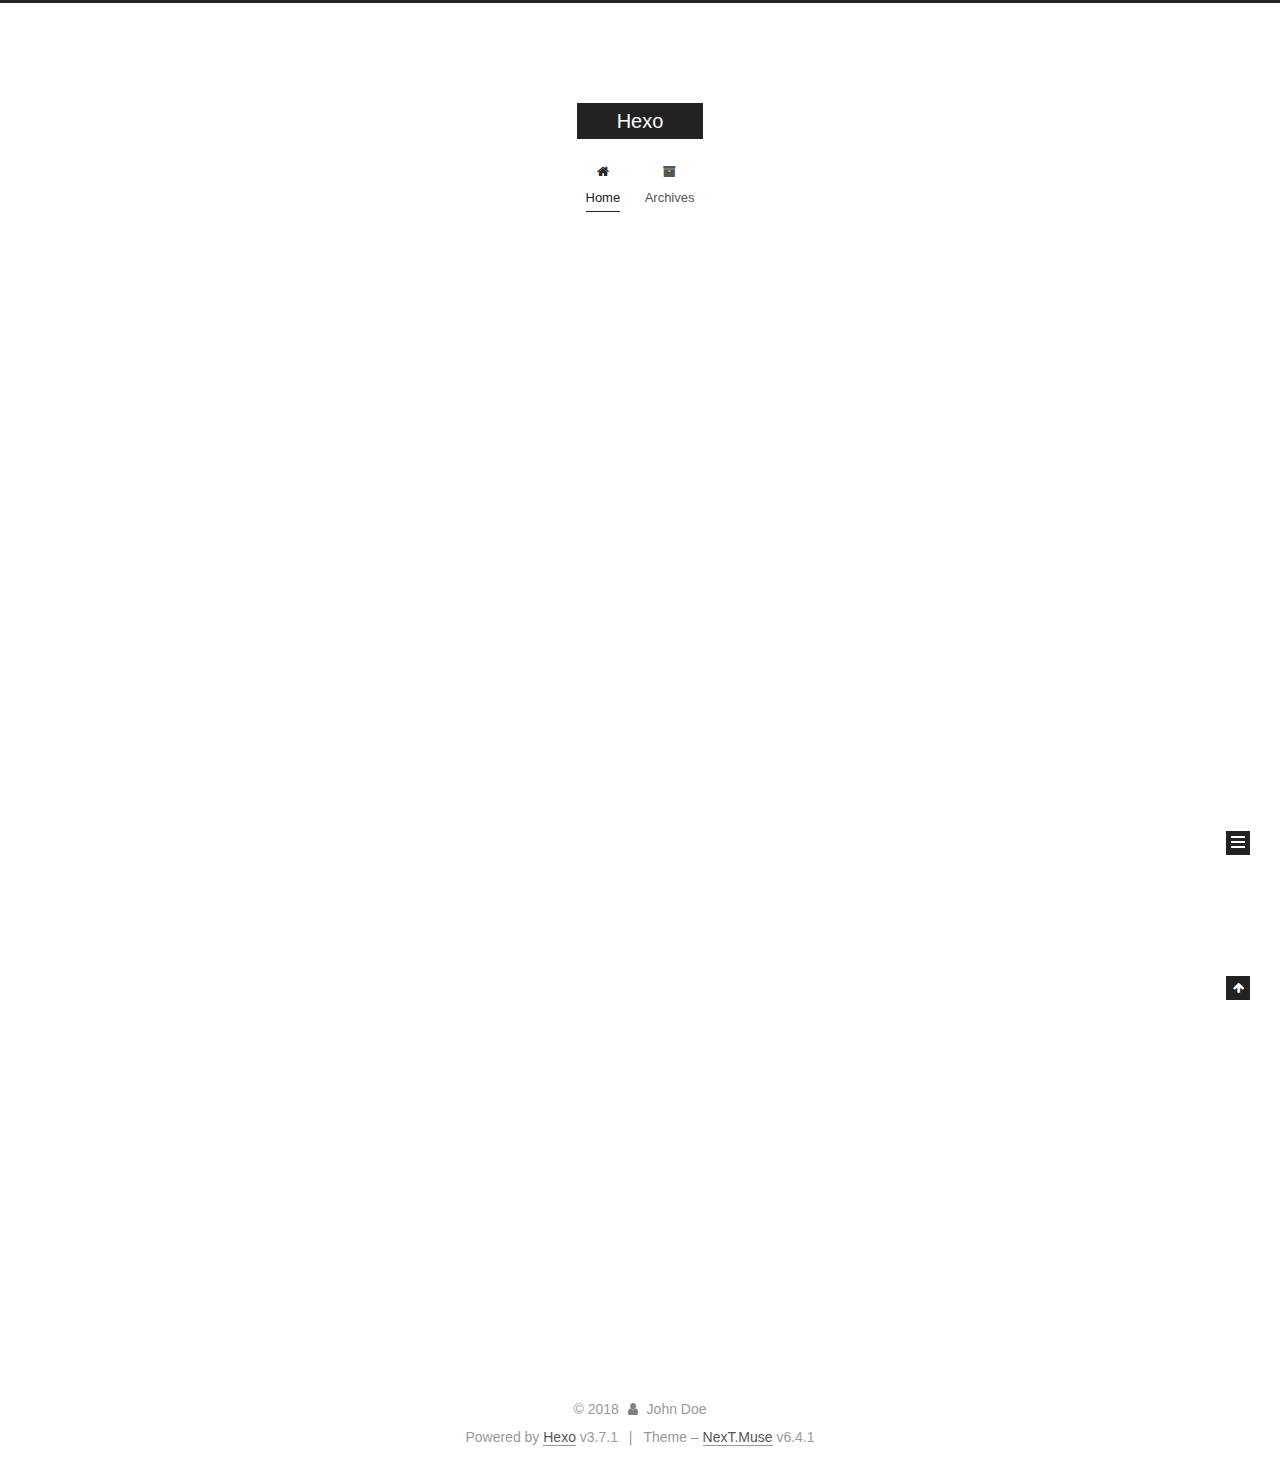
==== commit 67391c3f: "站点更新:2018-09-14 16/05/52" ====
--- a/index.html
+++ b/index.html
@@ -1,13 +1,113 @@
 <!DOCTYPE html>
-<html>
+
+
+
+
+
+
+
+
+
+
+
+
+  
+
+
+<html class="theme-next muse use-motion" lang="">
 <head>
-  <meta charset="utf-8">
-  
-  <meta name="renderer" content="webkit">
-  <meta http-equiv="X-UA-Compatible" content="IE=edge" >
-  <link rel="dns-prefetch" href="http://yoursite.com">
-  <title>Hexo</title>
-  <meta name="viewport" content="width=device-width, initial-scale=1, maximum-scale=1">
+  <meta charset="UTF-8"/>
+<meta http-equiv="X-UA-Compatible" content="IE=edge" />
+<meta name="viewport" content="width=device-width, initial-scale=1, maximum-scale=2"/>
+<meta name="theme-color" content="#222">
+
+
+
+
+
+
+
+
+
+
+
+
+<meta http-equiv="Cache-Control" content="no-transform" />
+<meta http-equiv="Cache-Control" content="no-siteapp" />
+
+
+
+
+
+
+
+
+
+
+
+
+
+
+
+
+
+
+
+
+
+
+<link href="/lib/font-awesome/css/font-awesome.min.css?v=4.6.2" rel="stylesheet" type="text/css" />
+
+<link href="/css/main.css?v=6.4.1" rel="stylesheet" type="text/css" />
+
+
+  <link rel="apple-touch-icon" sizes="180x180" href="/images/apple-touch-icon-next.png?v=6.4.1">
+
+
+  <link rel="icon" type="image/png" sizes="32x32" href="/images/favicon-32x32-next.png?v=6.4.1">
+
+
+  <link rel="icon" type="image/png" sizes="16x16" href="/images/favicon-16x16-next.png?v=6.4.1">
+
+
+  <link rel="mask-icon" href="/images/logo.svg?v=6.4.1" color="#222">
+
+
+
+
+
+
+
+
+
+<script type="text/javascript" id="hexo.configurations">
+  var NexT = window.NexT || {};
+  var CONFIG = {
+    root: '/',
+    scheme: 'Muse',
+    version: '6.4.1',
+    sidebar: {"position":"left","display":"post","offset":12,"b2t":false,"scrollpercent":false,"onmobile":false},
+    fancybox: false,
+    fastclick: false,
+    lazyload: false,
+    tabs: true,
+    motion: {"enable":true,"async":false,"transition":{"post_block":"fadeIn","post_header":"slideDownIn","post_body":"slideDownIn","coll_header":"slideLeftIn","sidebar":"slideUpIn"}},
+    algolia: {
+      applicationID: '',
+      apiKey: '',
+      indexName: '',
+      hits: {"per_page":10},
+      labels: {"input_placeholder":"Search for Posts","hits_empty":"We didn't find any results for the search: ${query}","hits_stats":"${hits} results found in ${time} ms"}
+    }
+  };
+</script>
+
+
+  
+
+
+
+
   <meta property="og:type" content="website">
 <meta property="og:title" content="Hexo">
 <meta property="og:url" content="http://yoursite.com/index.html">
@@ -15,164 +115,253 @@
 <meta property="og:locale" content="default">
 <meta name="twitter:card" content="summary">
 <meta name="twitter:title" content="Hexo">
-  
-    <link rel="alternative" href="/atom.xml" title="Hexo" type="application/atom+xml">
-  
-  
-    <link rel="icon" href="/favicon.png">
-  
-  <link rel="stylesheet" type="text/css" href="/./main.0cf68a.css">
+
+
+
+  <link rel="alternate" href="/atom.xml" title="Hexo" type="application/atom+xml" />
+
+
+
+
+  <link rel="canonical" href="http://yoursite.com/"/>
+
+
+
+<script type="text/javascript" id="page.configurations">
+  CONFIG.page = {
+    sidebar: "",
+  };
+</script>
+
+  <title>Hexo</title>
+  
+
+
+
+
+
+
+
+
+
+  <noscript>
   <style type="text/css">
-  
-    #container.show {
-      background: linear-gradient(200deg,#a0cfe4,#e8c37e);
+    .use-motion .motion-element,
+    .use-motion .brand,
+    .use-motion .menu-item,
+    .sidebar-inner,
+    .use-motion .post-block,
+    .use-motion .pagination,
+    .use-motion .comments,
+    .use-motion .post-header,
+    .use-motion .post-body,
+    .use-motion .collection-title { opacity: initial; }
+
+    .use-motion .logo,
+    .use-motion .site-title,
+    .use-motion .site-subtitle {
+      opacity: initial;
+      top: initial;
+    }
+
+    .use-motion {
+      .logo-line-before i { left: initial; }
+      .logo-line-after i { right: initial; }
     }
   </style>
-  
-
-  
+</noscript>
 
 </head>
 
-<body>
-  <div id="container" q-class="show:isCtnShow">
-    <canvas id="anm-canvas" class="anm-canvas"></canvas>
-    <div class="left-col" q-class="show:isShow">
-      
-<div class="overlay" style="background: #4d4d4d"></div>
-<div class="intrude-less">
-	<header id="header" class="inner">
-		<a href="/" class="profilepic">
-			<img src="" class="js-avatar">
-		</a>
-		<hgroup>
-		  <h1 class="header-author"><a href="/">John Doe</a></h1>
-		</hgroup>
-		
-
-		<nav class="header-menu">
-			<ul>
-			
-				<li><a href="/">主页</a></li>
-	        
-				<li><a href="/tags/随笔/">随笔</a></li>
-	        
-			</ul>
-		</nav>
-		<nav class="header-smart-menu">
-    		
-    			
-    			<a q-on="click: openSlider(e, 'innerArchive')" href="javascript:void(0)">所有文章</a>
-    			
-            
-    			
-    			<a q-on="click: openSlider(e, 'friends')" href="javascript:void(0)">友链</a>
-    			
-            
-    			
-    			<a q-on="click: openSlider(e, 'aboutme')" href="javascript:void(0)">关于我</a>
-    			
-            
-		</nav>
-		<nav class="header-nav">
-			<div class="social">
-				
-					<a class="github" target="_blank" href="#" title="github"><i class="icon-github"></i></a>
-		        
-					<a class="weibo" target="_blank" href="#" title="weibo"><i class="icon-weibo"></i></a>
-		        
-					<a class="rss" target="_blank" href="#" title="rss"><i class="icon-rss"></i></a>
-		        
-					<a class="zhihu" target="_blank" href="#" title="zhihu"><i class="icon-zhihu"></i></a>
-		        
-			</div>
-		</nav>
-	</header>		
+<body itemscope itemtype="http://schema.org/WebPage" lang="default">
+
+  
+  
+    
+  
+
+  <div class="container sidebar-position-left 
+  page-home">
+    <div class="headband"></div>
+
+    <header id="header" class="header" itemscope itemtype="http://schema.org/WPHeader">
+      <div class="header-inner"><div class="site-brand-wrapper">
+  <div class="site-meta ">
+    
+
+    <div class="custom-logo-site-title">
+      <a href="/" class="brand" rel="start">
+        <span class="logo-line-before"><i></i></span>
+        <span class="site-title">Hexo</span>
+        <span class="logo-line-after"><i></i></span>
+      </a>
+    </div>
+    
+  </div>
+
+  <div class="site-nav-toggle">
+    <button aria-label="Toggle navigation bar">
+      <span class="btn-bar"></span>
+      <span class="btn-bar"></span>
+      <span class="btn-bar"></span>
+    </button>
+  </div>
 </div>
 
-    </div>
-    <div class="mid-col" q-class="show:isShow,hide:isShow|isFalse">
-      
-<nav id="mobile-nav">
-  	<div class="overlay js-overlay" style="background: #4d4d4d"></div>
-	<div class="btnctn js-mobile-btnctn">
-  		<div class="slider-trigger list" q-on="click: openSlider(e)"><i class="icon icon-sort"></i></div>
-	</div>
-	<div class="intrude-less">
-		<header id="header" class="inner">
-			<div class="profilepic">
-				<img src="" class="js-avatar">
-			</div>
-			<hgroup>
-			  <h1 class="header-author js-header-author">John Doe</h1>
-			</hgroup>
-			
-			
-			
-				
-			
-				
-			
-			
-			
-			<nav class="header-nav">
-				<div class="social">
-					
-						<a class="github" target="_blank" href="#" title="github"><i class="icon-github"></i></a>
-			        
-						<a class="weibo" target="_blank" href="#" title="weibo"><i class="icon-weibo"></i></a>
-			        
-						<a class="rss" target="_blank" href="#" title="rss"><i class="icon-rss"></i></a>
-			        
-						<a class="zhihu" target="_blank" href="#" title="zhihu"><i class="icon-zhihu"></i></a>
-			        
-				</div>
-			</nav>
-
-			<nav class="header-menu js-header-menu">
-				<ul style="width: 50%">
-				
-				
-					<li style="width: 50%"><a href="/">主页</a></li>
-		        
-					<li style="width: 50%"><a href="/tags/随笔/">随笔</a></li>
-		        
-				</ul>
-			</nav>
-		</header>				
-	</div>
-	<div class="mobile-mask" style="display:none" q-show="isShow"></div>
+
+
+<nav class="site-nav">
+  
+    <ul id="menu" class="menu">
+      
+        
+        
+        
+          
+          <li class="menu-item menu-item-home menu-item-active">
+    <a href="/" rel="section">
+      <i class="menu-item-icon fa fa-fw fa-home"></i> <br />Home</a>
+  </li>
+        
+        
+        
+          
+          <li class="menu-item menu-item-archives">
+    <a href="/archives/" rel="section">
+      <i class="menu-item-icon fa fa-fw fa-archive"></i> <br />Archives</a>
+  </li>
+
+      
+      
+    </ul>
+  
+
+  
+    
+
+  
+
+  
 </nav>
 
-      <div id="wrapper" class="body-wrap">
-        <div class="menu-l">
-          <div class="canvas-wrap">
-            <canvas data-colors="#eaeaea" data-sectionHeight="100" data-contentId="js-content" id="myCanvas1" class="anm-canvas"></canvas>
-          </div>
-          <div id="js-content" class="content-ll">
-            
-  
-    <article id="post-hello-world" class="article article-type-post  article-index" itemscope itemprop="blogPost">
-  <div class="article-inner">
-    
-      <header class="article-header">
-        
-  
-    <h1 itemprop="name">
-      <a class="article-title" href="/2018/09/14/hello-world/">Hello World</a>
-    </h1>
-  
-
-        
-        <a href="/2018/09/14/hello-world/" class="archive-article-date">
-  	<time datetime="2018-09-14T07:16:15.385Z" itemprop="datePublished"><i class="icon-calendar icon"></i>2018-09-14</time>
-</a>
-        
+
+
+  
+
+
+
+</div>
+    </header>
+
+    
+
+
+    <main id="main" class="main">
+      <div class="main-inner">
+        <div class="content-wrap">
+          
+          <div id="content" class="content">
+            
+  <section id="posts" class="posts-expand">
+    
+      
+
+  
+
+  
+  
+  
+
+  
+
+  <article class="post post-type-normal" itemscope itemtype="http://schema.org/Article">
+  
+  
+  
+  <div class="post-block">
+    <link itemprop="mainEntityOfPage" href="http://yoursite.com/2018/09/14/hello-world/">
+
+    <span hidden itemprop="author" itemscope itemtype="http://schema.org/Person">
+      <meta itemprop="name" content="John Doe">
+      <meta itemprop="description" content="">
+      <meta itemprop="image" content="/images/avatar.gif">
+    </span>
+
+    <span hidden itemprop="publisher" itemscope itemtype="http://schema.org/Organization">
+      <meta itemprop="name" content="Hexo">
+    </span>
+
+    
+      <header class="post-header">
+
+        
+        
+          <h1 class="post-title" itemprop="name headline">
+                
+                <a class="post-title-link" href="/2018/09/14/hello-world/" itemprop="url">
+                  Hello World
+                </a>
+              
+            
+          </h1>
+        
+
+        <div class="post-meta">
+          <span class="post-time">
+
+            
+            
+            
+
+            
+              <span class="post-meta-item-icon">
+                <i class="fa fa-calendar-o"></i>
+              </span>
+              
+                <span class="post-meta-item-text">Posted on</span>
+              
+
+              
+                
+              
+
+              <time title="Created: 2018-09-14 15:16:15" itemprop="dateCreated datePublished" datetime="2018-09-14T15:16:15+08:00">2018-09-14</time>
+            
+
+            
+          </span>
+
+          
+
+          
+            
+          
+
+          
+          
+
+          
+
+          
+
+          
+
+        </div>
       </header>
     
-    <div class="article-entry" itemprop="articleBody">
-      
-        <p>Welcome to <a href="https://hexo.io/" target="_blank" rel="noopener">Hexo</a>! This is your very first post. Check <a href="https://hexo.io/docs/" target="_blank" rel="noopener">documentation</a> for more info. If you get any problems when using Hexo, you can find the answer in <a href="https://hexo.io/docs/troubleshooting.html" target="_blank" rel="noopener">troubleshooting</a> or you can ask me on <a href="https://github.com/hexojs/hexo/issues" target="_blank" rel="noopener">GitHub</a>.</p>
+
+    
+    
+    
+    <div class="post-body" itemprop="articleBody">
+
+      
+      
+
+      
+        
+          
+            <p>Welcome to <a href="https://hexo.io/" target="_blank" rel="noopener">Hexo</a>! This is your very first post. Check <a href="https://hexo.io/docs/" target="_blank" rel="noopener">documentation</a> for more info. If you get any problems when using Hexo, you can find the answer in <a href="https://hexo.io/docs/troubleshooting.html" target="_blank" rel="noopener">troubleshooting</a> or you can ask me on <a href="https://github.com/hexojs/hexo/issues" target="_blank" rel="noopener">GitHub</a>.</p>
 <h2 id="Quick-Start"><a href="#Quick-Start" class="headerlink" title="Quick Start"></a>Quick Start</h2><h3 id="Create-a-new-post"><a href="#Create-a-new-post" class="headerlink" title="Create a new post"></a>Create a new post</h3><figure class="highlight bash"><table><tr><td class="gutter"><pre><span class="line">1</span><br></pre></td><td class="code"><pre><span class="line">$ hexo new <span class="string">"My New Post"</span></span><br></pre></td></tr></table></figure>
 <p>More info: <a href="https://hexo.io/docs/writing.html" target="_blank" rel="noopener">Writing</a></p>
 <h3 id="Run-server"><a href="#Run-server" class="headerlink" title="Run server"></a>Run server</h3><figure class="highlight bash"><table><tr><td class="gutter"><pre><span class="line">1</span><br></pre></td><td class="code"><pre><span class="line">$ hexo server</span><br></pre></td></tr></table></figure>
@@ -182,314 +371,302 @@
 <h3 id="Deploy-to-remote-sites"><a href="#Deploy-to-remote-sites" class="headerlink" title="Deploy to remote sites"></a>Deploy to remote sites</h3><figure class="highlight bash"><table><tr><td class="gutter"><pre><span class="line">1</span><br></pre></td><td class="code"><pre><span class="line">$ hexo deploy</span><br></pre></td></tr></table></figure>
 <p>More info: <a href="https://hexo.io/docs/deployment.html" target="_blank" rel="noopener">Deployment</a></p>
 
-      
-
+          
+        
       
     </div>
-    <div class="article-info article-info-index">
-      
-      
-      
-
-      
-        <p class="article-more-link">
-          <a class="article-more-a" href="/2018/09/14/hello-world/">展开全文 >></a>
-        </p>
-      
-
-      
-      <div class="clearfix"></div>
+
+    
+
+    
+    
+    
+
+    
+
+    
+
+    
+
+    <footer class="post-footer">
+      
+
+      
+
+      
+
+      
+      
+        <div class="post-eof"></div>
+      
+    </footer>
+  </div>
+  
+  
+  
+  </article>
+
+
+    
+  </section>
+
+  
+
+
+          </div>
+          
+
+        </div>
+        
+          
+  
+  <div class="sidebar-toggle">
+    <div class="sidebar-toggle-line-wrap">
+      <span class="sidebar-toggle-line sidebar-toggle-line-first"></span>
+      <span class="sidebar-toggle-line sidebar-toggle-line-middle"></span>
+      <span class="sidebar-toggle-line sidebar-toggle-line-last"></span>
     </div>
   </div>
-</article>
-
-<aside class="wrap-side-operation">
-    <div class="mod-side-operation">
-        
-        <div class="jump-container" id="js-jump-container" style="display:none;">
-            <a href="javascript:void(0)" class="mod-side-operation__jump-to-top">
-                <i class="icon-font icon-back"></i>
-            </a>
-            <div id="js-jump-plan-container" class="jump-plan-container" style="top: -11px;">
-                <i class="icon-font icon-plane jump-plane"></i>
+
+  <aside id="sidebar" class="sidebar">
+    
+    <div class="sidebar-inner">
+
+      
+
+      
+
+      <section class="site-overview-wrap sidebar-panel sidebar-panel-active">
+        <div class="site-overview">
+          <div class="site-author motion-element" itemprop="author" itemscope itemtype="http://schema.org/Person">
+            
+              <p class="site-author-name" itemprop="name">John Doe</p>
+              <p class="site-description motion-element" itemprop="description"></p>
+          </div>
+
+          
+            <nav class="site-state motion-element">
+              
+                <div class="site-state-item site-state-posts">
+                
+                  <a href="/archives/">
+                
+                    <span class="site-state-item-count">1</span>
+                    <span class="site-state-item-name">posts</span>
+                  </a>
+                </div>
+              
+
+              
+
+              
+            </nav>
+          
+
+          
+            <div class="feed-link motion-element">
+              <a href="/atom.xml" rel="alternate">
+                <i class="fa fa-rss"></i>
+                RSS
+              </a>
             </div>
+          
+
+          
+
+          
+          
+
+          
+          
+
+          
+            
+          
+          
+
         </div>
-        
-        
+      </section>
+
+      
+
+      
+
     </div>
-</aside>
-
-
-
-
-  
-  
-
-
-          </div>
-        </div>
+  </aside>
+
+
+        
       </div>
-      <footer id="footer">
-  <div class="outer">
-    <div id="footer-info">
-    	<div class="footer-left">
-    		&copy; 2018 John Doe
-    	</div>
-      	<div class="footer-right">
-      		<a href="http://hexo.io/" target="_blank">Hexo</a>  Theme <a href="https://github.com/litten/hexo-theme-yilia" target="_blank">Yilia</a> by Litten
-      	</div>
-    </div>
+    </main>
+
+    <footer id="footer" class="footer">
+      <div class="footer-inner">
+        <div class="copyright">&copy; <span itemprop="copyrightYear">2018</span>
+  <span class="with-love" id="animate">
+    <i class="fa fa-user"></i>
+  </span>
+  <span class="author" itemprop="copyrightHolder">John Doe</span>
+
+  
+
+  
+</div>
+
+
+
+
+  <div class="powered-by">Powered by <a class="theme-link" target="_blank" href="https://hexo.io">Hexo</a> v3.7.1</div>
+
+
+
+  <span class="post-meta-divider">|</span>
+
+
+
+  <div class="theme-info">Theme – <a class="theme-link" target="_blank" href="https://theme-next.org">NexT.Muse</a> v6.4.1</div>
+
+
+
+
+        
+
+
+
+
+
+
+
+
+        
+      </div>
+    </footer>
+
+    
+      <div class="back-to-top">
+        <i class="fa fa-arrow-up"></i>
+        
+      </div>
+    
+
+    
+	
+    
+
+    
   </div>
-</footer>
-    </div>
-    <script>
-	var yiliaConfig = {
-		mathjax: true,
-		isHome: true,
-		isPost: false,
-		isArchive: false,
-		isTag: false,
-		isCategory: false,
-		open_in_new: false,
-		toc_hide_index: true,
-		root: "/",
-		innerArchive: true,
-		showTags: false
-	}
+
+  
+
+<script type="text/javascript">
+  if (Object.prototype.toString.call(window.Promise) !== '[object Function]') {
+    window.Promise = null;
+  }
 </script>
 
-<script>!function(t){function n(e){if(r[e])return r[e].exports;var i=r[e]={exports:{},id:e,loaded:!1};return t[e].call(i.exports,i,i.exports,n),i.loaded=!0,i.exports}var r={};n.m=t,n.c=r,n.p="./",n(0)}([function(t,n,r){r(195),t.exports=r(191)},function(t,n,r){var e=r(3),i=r(52),o=r(27),u=r(28),c=r(53),f="prototype",a=function(t,n,r){var s,l,h,v,p=t&a.F,d=t&a.G,y=t&a.S,g=t&a.P,b=t&a.B,m=d?e:y?e[n]||(e[n]={}):(e[n]||{})[f],x=d?i:i[n]||(i[n]={}),w=x[f]||(x[f]={});d&&(r=n);for(s in r)l=!p&&m&&void 0!==m[s],h=(l?m:r)[s],v=b&&l?c(h,e):g&&"function"==typeof h?c(Function.call,h):h,m&&u(m,s,h,t&a.U),x[s]!=h&&o(x,s,v),g&&w[s]!=h&&(w[s]=h)};e.core=i,a.F=1,a.G=2,a.S=4,a.P=8,a.B=16,a.W=32,a.U=64,a.R=128,t.exports=a},function(t,n,r){var e=r(6);t.exports=function(t){if(!e(t))throw TypeError(t+" is not an object!");return t}},function(t,n){var r=t.exports="undefined"!=typeof window&&window.Math==Math?window:"undefined"!=typeof self&&self.Math==Math?self:Function("return this")();"number"==typeof __g&&(__g=r)},function(t,n){t.exports=function(t){try{return!!t()}catch(t){return!0}}},function(t,n){var r=t.exports="undefined"!=typeof window&&window.Math==Math?window:"undefined"!=typeof self&&self.Math==Math?self:Function("return this")();"number"==typeof __g&&(__g=r)},function(t,n){t.exports=function(t){return"object"==typeof t?null!==t:"function"==typeof t}},function(t,n,r){var e=r(126)("wks"),i=r(76),o=r(3).Symbol,u="function"==typeof o;(t.exports=function(t){return e[t]||(e[t]=u&&o[t]||(u?o:i)("Symbol."+t))}).store=e},function(t,n){var r={}.hasOwnProperty;t.exports=function(t,n){return r.call(t,n)}},function(t,n,r){var e=r(94),i=r(33);t.exports=function(t){return e(i(t))}},function(t,n,r){t.exports=!r(4)(function(){return 7!=Object.defineProperty({},"a",{get:function(){return 7}}).a})},function(t,n,r){var e=r(2),i=r(167),o=r(50),u=Object.defineProperty;n.f=r(10)?Object.defineProperty:function(t,n,r){if(e(t),n=o(n,!0),e(r),i)try{return u(t,n,r)}catch(t){}if("get"in r||"set"in r)throw TypeError("Accessors not supported!");return"value"in r&&(t[n]=r.value),t}},function(t,n,r){t.exports=!r(18)(function(){return 7!=Object.defineProperty({},"a",{get:function(){return 7}}).a})},function(t,n,r){var e=r(14),i=r(22);t.exports=r(12)?function(t,n,r){return e.f(t,n,i(1,r))}:function(t,n,r){return t[n]=r,t}},function(t,n,r){var e=r(20),i=r(58),o=r(42),u=Object.defineProperty;n.f=r(12)?Object.defineProperty:function(t,n,r){if(e(t),n=o(n,!0),e(r),i)try{return u(t,n,r)}catch(t){}if("get"in r||"set"in r)throw TypeError("Accessors not supported!");return"value"in r&&(t[n]=r.value),t}},function(t,n,r){var e=r(40)("wks"),i=r(23),o=r(5).Symbol,u="function"==typeof o;(t.exports=function(t){return e[t]||(e[t]=u&&o[t]||(u?o:i)("Symbol."+t))}).store=e},function(t,n,r){var e=r(67),i=Math.min;t.exports=function(t){return t>0?i(e(t),9007199254740991):0}},function(t,n,r){var e=r(46);t.exports=function(t){return Object(e(t))}},function(t,n){t.exports=function(t){try{return!!t()}catch(t){return!0}}},function(t,n,r){var e=r(63),i=r(34);t.exports=Object.keys||function(t){return e(t,i)}},function(t,n,r){var e=r(21);t.exports=function(t){if(!e(t))throw TypeError(t+" is not an object!");return t}},function(t,n){t.exports=function(t){return"object"==typeof t?null!==t:"function"==typeof t}},function(t,n){t.exports=function(t,n){return{enumerable:!(1&t),configurable:!(2&t),writable:!(4&t),value:n}}},function(t,n){var r=0,e=Math.random();t.exports=function(t){return"Symbol(".concat(void 0===t?"":t,")_",(++r+e).toString(36))}},function(t,n){var r={}.hasOwnProperty;t.exports=function(t,n){return r.call(t,n)}},function(t,n){var r=t.exports={version:"2.4.0"};"number"==typeof __e&&(__e=r)},function(t,n){t.exports=function(t){if("function"!=typeof t)throw TypeError(t+" is not a function!");return t}},function(t,n,r){var e=r(11),i=r(66);t.exports=r(10)?function(t,n,r){return e.f(t,n,i(1,r))}:function(t,n,r){return t[n]=r,t}},function(t,n,r){var e=r(3),i=r(27),o=r(24),u=r(76)("src"),c="toString",f=Function[c],a=(""+f).split(c);r(52).inspectSource=function(t){return f.call(t)},(t.exports=function(t,n,r,c){var f="function"==typeof r;f&&(o(r,"name")||i(r,"name",n)),t[n]!==r&&(f&&(o(r,u)||i(r,u,t[n]?""+t[n]:a.join(String(n)))),t===e?t[n]=r:c?t[n]?t[n]=r:i(t,n,r):(delete t[n],i(t,n,r)))})(Function.prototype,c,function(){return"function"==typeof this&&this[u]||f.call(this)})},function(t,n,r){var e=r(1),i=r(4),o=r(46),u=function(t,n,r,e){var i=String(o(t)),u="<"+n;return""!==r&&(u+=" "+r+'="'+String(e).replace(/"/g,"&quot;")+'"'),u+">"+i+"</"+n+">"};t.exports=function(t,n){var r={};r[t]=n(u),e(e.P+e.F*i(function(){var n=""[t]('"');return n!==n.toLowerCase()||n.split('"').length>3}),"String",r)}},function(t,n,r){var e=r(115),i=r(46);t.exports=function(t){return e(i(t))}},function(t,n,r){var e=r(116),i=r(66),o=r(30),u=r(50),c=r(24),f=r(167),a=Object.getOwnPropertyDescriptor;n.f=r(10)?a:function(t,n){if(t=o(t),n=u(n,!0),f)try{return a(t,n)}catch(t){}if(c(t,n))return i(!e.f.call(t,n),t[n])}},function(t,n,r){var e=r(24),i=r(17),o=r(145)("IE_PROTO"),u=Object.prototype;t.exports=Object.getPrototypeOf||function(t){return t=i(t),e(t,o)?t[o]:"function"==typeof t.constructor&&t instanceof t.constructor?t.constructor.prototype:t instanceof Object?u:null}},function(t,n){t.exports=function(t){if(void 0==t)throw TypeError("Can't call method on  "+t);return t}},function(t,n){t.exports="constructor,hasOwnProperty,isPrototypeOf,propertyIsEnumerable,toLocaleString,toString,valueOf".split(",")},function(t,n){t.exports={}},function(t,n){t.exports=!0},function(t,n){n.f={}.propertyIsEnumerable},function(t,n,r){var e=r(14).f,i=r(8),o=r(15)("toStringTag");t.exports=function(t,n,r){t&&!i(t=r?t:t.prototype,o)&&e(t,o,{configurable:!0,value:n})}},function(t,n,r){var e=r(40)("keys"),i=r(23);t.exports=function(t){return e[t]||(e[t]=i(t))}},function(t,n,r){var e=r(5),i="__core-js_shared__",o=e[i]||(e[i]={});t.exports=function(t){return o[t]||(o[t]={})}},function(t,n){var r=Math.ceil,e=Math.floor;t.exports=function(t){return isNaN(t=+t)?0:(t>0?e:r)(t)}},function(t,n,r){var e=r(21);t.exports=function(t,n){if(!e(t))return t;var r,i;if(n&&"function"==typeof(r=t.toString)&&!e(i=r.call(t)))return i;if("function"==typeof(r=t.valueOf)&&!e(i=r.call(t)))return i;if(!n&&"function"==typeof(r=t.toString)&&!e(i=r.call(t)))return i;throw TypeError("Can't convert object to primitive value")}},function(t,n,r){var e=r(5),i=r(25),o=r(36),u=r(44),c=r(14).f;t.exports=function(t){var n=i.Symbol||(i.Symbol=o?{}:e.Symbol||{});"_"==t.charAt(0)||t in n||c(n,t,{value:u.f(t)})}},function(t,n,r){n.f=r(15)},function(t,n){var r={}.toString;t.exports=function(t){return r.call(t).slice(8,-1)}},function(t,n){t.exports=function(t){if(void 0==t)throw TypeError("Can't call method on  "+t);return t}},function(t,n,r){var e=r(4);t.exports=function(t,n){return!!t&&e(function(){n?t.call(null,function(){},1):t.call(null)})}},function(t,n,r){var e=r(53),i=r(115),o=r(17),u=r(16),c=r(203);t.exports=function(t,n){var r=1==t,f=2==t,a=3==t,s=4==t,l=6==t,h=5==t||l,v=n||c;return function(n,c,p){for(var d,y,g=o(n),b=i(g),m=e(c,p,3),x=u(b.length),w=0,S=r?v(n,x):f?v(n,0):void 0;x>w;w++)if((h||w in b)&&(d=b[w],y=m(d,w,g),t))if(r)S[w]=y;else if(y)switch(t){case 3:return!0;case 5:return d;case 6:return w;case 2:S.push(d)}else if(s)return!1;return l?-1:a||s?s:S}}},function(t,n,r){var e=r(1),i=r(52),o=r(4);t.exports=function(t,n){var r=(i.Object||{})[t]||Object[t],u={};u[t]=n(r),e(e.S+e.F*o(function(){r(1)}),"Object",u)}},function(t,n,r){var e=r(6);t.exports=function(t,n){if(!e(t))return t;var r,i;if(n&&"function"==typeof(r=t.toString)&&!e(i=r.call(t)))return i;if("function"==typeof(r=t.valueOf)&&!e(i=r.call(t)))return i;if(!n&&"function"==typeof(r=t.toString)&&!e(i=r.call(t)))return i;throw TypeError("Can't convert object to primitive value")}},function(t,n,r){var e=r(5),i=r(25),o=r(91),u=r(13),c="prototype",f=function(t,n,r){var a,s,l,h=t&f.F,v=t&f.G,p=t&f.S,d=t&f.P,y=t&f.B,g=t&f.W,b=v?i:i[n]||(i[n]={}),m=b[c],x=v?e:p?e[n]:(e[n]||{})[c];v&&(r=n);for(a in r)(s=!h&&x&&void 0!==x[a])&&a in b||(l=s?x[a]:r[a],b[a]=v&&"function"!=typeof x[a]?r[a]:y&&s?o(l,e):g&&x[a]==l?function(t){var n=function(n,r,e){if(this instanceof t){switch(arguments.length){case 0:return new t;case 1:return new t(n);case 2:return new t(n,r)}return new t(n,r,e)}return t.apply(this,arguments)};return n[c]=t[c],n}(l):d&&"function"==typeof l?o(Function.call,l):l,d&&((b.virtual||(b.virtual={}))[a]=l,t&f.R&&m&&!m[a]&&u(m,a,l)))};f.F=1,f.G=2,f.S=4,f.P=8,f.B=16,f.W=32,f.U=64,f.R=128,t.exports=f},function(t,n){var r=t.exports={version:"2.4.0"};"number"==typeof __e&&(__e=r)},function(t,n,r){var e=r(26);t.exports=function(t,n,r){if(e(t),void 0===n)return t;switch(r){case 1:return function(r){return t.call(n,r)};case 2:return function(r,e){return t.call(n,r,e)};case 3:return function(r,e,i){return t.call(n,r,e,i)}}return function(){return t.apply(n,arguments)}}},function(t,n,r){var e=r(183),i=r(1),o=r(126)("metadata"),u=o.store||(o.store=new(r(186))),c=function(t,n,r){var i=u.get(t);if(!i){if(!r)return;u.set(t,i=new e)}var o=i.get(n);if(!o){if(!r)return;i.set(n,o=new e)}return o},f=function(t,n,r){var e=c(n,r,!1);return void 0!==e&&e.has(t)},a=function(t,n,r){var e=c(n,r,!1);return void 0===e?void 0:e.get(t)},s=function(t,n,r,e){c(r,e,!0).set(t,n)},l=function(t,n){var r=c(t,n,!1),e=[];return r&&r.forEach(function(t,n){e.push(n)}),e},h=function(t){return void 0===t||"symbol"==typeof t?t:String(t)},v=function(t){i(i.S,"Reflect",t)};t.exports={store:u,map:c,has:f,get:a,set:s,keys:l,key:h,exp:v}},function(t,n,r){"use strict";if(r(10)){var e=r(69),i=r(3),o=r(4),u=r(1),c=r(127),f=r(152),a=r(53),s=r(68),l=r(66),h=r(27),v=r(73),p=r(67),d=r(16),y=r(75),g=r(50),b=r(24),m=r(180),x=r(114),w=r(6),S=r(17),_=r(137),O=r(70),E=r(32),P=r(71).f,j=r(154),F=r(76),M=r(7),A=r(48),N=r(117),T=r(146),I=r(155),k=r(80),L=r(123),R=r(74),C=r(130),D=r(160),U=r(11),W=r(31),G=U.f,B=W.f,V=i.RangeError,z=i.TypeError,q=i.Uint8Array,K="ArrayBuffer",J="Shared"+K,Y="BYTES_PER_ELEMENT",H="prototype",$=Array[H],X=f.ArrayBuffer,Q=f.DataView,Z=A(0),tt=A(2),nt=A(3),rt=A(4),et=A(5),it=A(6),ot=N(!0),ut=N(!1),ct=I.values,ft=I.keys,at=I.entries,st=$.lastIndexOf,lt=$.reduce,ht=$.reduceRight,vt=$.join,pt=$.sort,dt=$.slice,yt=$.toString,gt=$.toLocaleString,bt=M("iterator"),mt=M("toStringTag"),xt=F("typed_constructor"),wt=F("def_constructor"),St=c.CONSTR,_t=c.TYPED,Ot=c.VIEW,Et="Wrong length!",Pt=A(1,function(t,n){return Tt(T(t,t[wt]),n)}),jt=o(function(){return 1===new q(new Uint16Array([1]).buffer)[0]}),Ft=!!q&&!!q[H].set&&o(function(){new q(1).set({})}),Mt=function(t,n){if(void 0===t)throw z(Et);var r=+t,e=d(t);if(n&&!m(r,e))throw V(Et);return e},At=function(t,n){var r=p(t);if(r<0||r%n)throw V("Wrong offset!");return r},Nt=function(t){if(w(t)&&_t in t)return t;throw z(t+" is not a typed array!")},Tt=function(t,n){if(!(w(t)&&xt in t))throw z("It is not a typed array constructor!");return new t(n)},It=function(t,n){return kt(T(t,t[wt]),n)},kt=function(t,n){for(var r=0,e=n.length,i=Tt(t,e);e>r;)i[r]=n[r++];return i},Lt=function(t,n,r){G(t,n,{get:function(){return this._d[r]}})},Rt=function(t){var n,r,e,i,o,u,c=S(t),f=arguments.length,s=f>1?arguments[1]:void 0,l=void 0!==s,h=j(c);if(void 0!=h&&!_(h)){for(u=h.call(c),e=[],n=0;!(o=u.next()).done;n++)e.push(o.value);c=e}for(l&&f>2&&(s=a(s,arguments[2],2)),n=0,r=d(c.length),i=Tt(this,r);r>n;n++)i[n]=l?s(c[n],n):c[n];return i},Ct=function(){for(var t=0,n=arguments.length,r=Tt(this,n);n>t;)r[t]=arguments[t++];return r},Dt=!!q&&o(function(){gt.call(new q(1))}),Ut=function(){return gt.apply(Dt?dt.call(Nt(this)):Nt(this),arguments)},Wt={copyWithin:function(t,n){return D.call(Nt(this),t,n,arguments.length>2?arguments[2]:void 0)},every:function(t){return rt(Nt(this),t,arguments.length>1?arguments[1]:void 0)},fill:function(t){return C.apply(Nt(this),arguments)},filter:function(t){return It(this,tt(Nt(this),t,arguments.length>1?arguments[1]:void 0))},find:function(t){return et(Nt(this),t,arguments.length>1?arguments[1]:void 0)},findIndex:function(t){return it(Nt(this),t,arguments.length>1?arguments[1]:void 0)},forEach:function(t){Z(Nt(this),t,arguments.length>1?arguments[1]:void 0)},indexOf:function(t){return ut(Nt(this),t,arguments.length>1?arguments[1]:void 0)},includes:function(t){return ot(Nt(this),t,arguments.length>1?arguments[1]:void 0)},join:function(t){return vt.apply(Nt(this),arguments)},lastIndexOf:function(t){return st.apply(Nt(this),arguments)},map:function(t){return Pt(Nt(this),t,arguments.length>1?arguments[1]:void 0)},reduce:function(t){return lt.apply(Nt(this),arguments)},reduceRight:function(t){return ht.apply(Nt(this),arguments)},reverse:function(){for(var t,n=this,r=Nt(n).length,e=Math.floor(r/2),i=0;i<e;)t=n[i],n[i++]=n[--r],n[r]=t;return n},some:function(t){return nt(Nt(this),t,arguments.length>1?arguments[1]:void 0)},sort:function(t){return pt.call(Nt(this),t)},subarray:function(t,n){var r=Nt(this),e=r.length,i=y(t,e);return new(T(r,r[wt]))(r.buffer,r.byteOffset+i*r.BYTES_PER_ELEMENT,d((void 0===n?e:y(n,e))-i))}},Gt=function(t,n){return It(this,dt.call(Nt(this),t,n))},Bt=function(t){Nt(this);var n=At(arguments[1],1),r=this.length,e=S(t),i=d(e.length),o=0;if(i+n>r)throw V(Et);for(;o<i;)this[n+o]=e[o++]},Vt={entries:function(){return at.call(Nt(this))},keys:function(){return ft.call(Nt(this))},values:function(){return ct.call(Nt(this))}},zt=function(t,n){return w(t)&&t[_t]&&"symbol"!=typeof n&&n in t&&String(+n)==String(n)},qt=function(t,n){return zt(t,n=g(n,!0))?l(2,t[n]):B(t,n)},Kt=function(t,n,r){return!(zt(t,n=g(n,!0))&&w(r)&&b(r,"value"))||b(r,"get")||b(r,"set")||r.configurable||b(r,"writable")&&!r.writable||b(r,"enumerable")&&!r.enumerable?G(t,n,r):(t[n]=r.value,t)};St||(W.f=qt,U.f=Kt),u(u.S+u.F*!St,"Object",{getOwnPropertyDescriptor:qt,defineProperty:Kt}),o(function(){yt.call({})})&&(yt=gt=function(){return vt.call(this)});var Jt=v({},Wt);v(Jt,Vt),h(Jt,bt,Vt.values),v(Jt,{slice:Gt,set:Bt,constructor:function(){},toString:yt,toLocaleString:Ut}),Lt(Jt,"buffer","b"),Lt(Jt,"byteOffset","o"),Lt(Jt,"byteLength","l"),Lt(Jt,"length","e"),G(Jt,mt,{get:function(){return this[_t]}}),t.exports=function(t,n,r,f){f=!!f;var a=t+(f?"Clamped":"")+"Array",l="Uint8Array"!=a,v="get"+t,p="set"+t,y=i[a],g=y||{},b=y&&E(y),m=!y||!c.ABV,S={},_=y&&y[H],j=function(t,r){var e=t._d;return e.v[v](r*n+e.o,jt)},F=function(t,r,e){var i=t._d;f&&(e=(e=Math.round(e))<0?0:e>255?255:255&e),i.v[p](r*n+i.o,e,jt)},M=function(t,n){G(t,n,{get:function(){return j(this,n)},set:function(t){return F(this,n,t)},enumerable:!0})};m?(y=r(function(t,r,e,i){s(t,y,a,"_d");var o,u,c,f,l=0,v=0;if(w(r)){if(!(r instanceof X||(f=x(r))==K||f==J))return _t in r?kt(y,r):Rt.call(y,r);o=r,v=At(e,n);var p=r.byteLength;if(void 0===i){if(p%n)throw V(Et);if((u=p-v)<0)throw V(Et)}else if((u=d(i)*n)+v>p)throw V(Et);c=u/n}else c=Mt(r,!0),u=c*n,o=new X(u);for(h(t,"_d",{b:o,o:v,l:u,e:c,v:new Q(o)});l<c;)M(t,l++)}),_=y[H]=O(Jt),h(_,"constructor",y)):L(function(t){new y(null),new y(t)},!0)||(y=r(function(t,r,e,i){s(t,y,a);var o;return w(r)?r instanceof X||(o=x(r))==K||o==J?void 0!==i?new g(r,At(e,n),i):void 0!==e?new g(r,At(e,n)):new g(r):_t in r?kt(y,r):Rt.call(y,r):new g(Mt(r,l))}),Z(b!==Function.prototype?P(g).concat(P(b)):P(g),function(t){t in y||h(y,t,g[t])}),y[H]=_,e||(_.constructor=y));var A=_[bt],N=!!A&&("values"==A.name||void 0==A.name),T=Vt.values;h(y,xt,!0),h(_,_t,a),h(_,Ot,!0),h(_,wt,y),(f?new y(1)[mt]==a:mt in _)||G(_,mt,{get:function(){return a}}),S[a]=y,u(u.G+u.W+u.F*(y!=g),S),u(u.S,a,{BYTES_PER_ELEMENT:n,from:Rt,of:Ct}),Y in _||h(_,Y,n),u(u.P,a,Wt),R(a),u(u.P+u.F*Ft,a,{set:Bt}),u(u.P+u.F*!N,a,Vt),u(u.P+u.F*(_.toString!=yt),a,{toString:yt}),u(u.P+u.F*o(function(){new y(1).slice()}),a,{slice:Gt}),u(u.P+u.F*(o(function(){return[1,2].toLocaleString()!=new y([1,2]).toLocaleString()})||!o(function(){_.toLocaleString.call([1,2])})),a,{toLocaleString:Ut}),k[a]=N?A:T,e||N||h(_,bt,T)}}else t.exports=function(){}},function(t,n){var r={}.toString;t.exports=function(t){return r.call(t).slice(8,-1)}},function(t,n,r){var e=r(21),i=r(5).document,o=e(i)&&e(i.createElement);t.exports=function(t){return o?i.createElement(t):{}}},function(t,n,r){t.exports=!r(12)&&!r(18)(function(){return 7!=Object.defineProperty(r(57)("div"),"a",{get:function(){return 7}}).a})},function(t,n,r){"use strict";var e=r(36),i=r(51),o=r(64),u=r(13),c=r(8),f=r(35),a=r(96),s=r(38),l=r(103),h=r(15)("iterator"),v=!([].keys&&"next"in[].keys()),p="keys",d="values",y=function(){return this};t.exports=function(t,n,r,g,b,m,x){a(r,n,g);var w,S,_,O=function(t){if(!v&&t in F)return F[t];switch(t){case p:case d:return function(){return new r(this,t)}}return function(){return new r(this,t)}},E=n+" Iterator",P=b==d,j=!1,F=t.prototype,M=F[h]||F["@@iterator"]||b&&F[b],A=M||O(b),N=b?P?O("entries"):A:void 0,T="Array"==n?F.entries||M:M;if(T&&(_=l(T.call(new t)))!==Object.prototype&&(s(_,E,!0),e||c(_,h)||u(_,h,y)),P&&M&&M.name!==d&&(j=!0,A=function(){return M.call(this)}),e&&!x||!v&&!j&&F[h]||u(F,h,A),f[n]=A,f[E]=y,b)if(w={values:P?A:O(d),keys:m?A:O(p),entries:N},x)for(S in w)S in F||o(F,S,w[S]);else i(i.P+i.F*(v||j),n,w);return w}},function(t,n,r){var e=r(20),i=r(100),o=r(34),u=r(39)("IE_PROTO"),c=function(){},f="prototype",a=function(){var t,n=r(57)("iframe"),e=o.length;for(n.style.display="none",r(93).appendChild(n),n.src="javascript:",t=n.contentWindow.document,t.open(),t.write("<script>document.F=Object<\/script>"),t.close(),a=t.F;e--;)delete a[f][o[e]];return a()};t.exports=Object.create||function(t,n){var r;return null!==t?(c[f]=e(t),r=new c,c[f]=null,r[u]=t):r=a(),void 0===n?r:i(r,n)}},function(t,n,r){var e=r(63),i=r(34).concat("length","prototype");n.f=Object.getOwnPropertyNames||function(t){return e(t,i)}},function(t,n){n.f=Object.getOwnPropertySymbols},function(t,n,r){var e=r(8),i=r(9),o=r(90)(!1),u=r(39)("IE_PROTO");t.exports=function(t,n){var r,c=i(t),f=0,a=[];for(r in c)r!=u&&e(c,r)&&a.push(r);for(;n.length>f;)e(c,r=n[f++])&&(~o(a,r)||a.push(r));return a}},function(t,n,r){t.exports=r(13)},function(t,n,r){var e=r(76)("meta"),i=r(6),o=r(24),u=r(11).f,c=0,f=Object.isExtensible||function(){return!0},a=!r(4)(function(){return f(Object.preventExtensions({}))}),s=function(t){u(t,e,{value:{i:"O"+ ++c,w:{}}})},l=function(t,n){if(!i(t))return"symbol"==typeof t?t:("string"==typeof t?"S":"P")+t;if(!o(t,e)){if(!f(t))return"F";if(!n)return"E";s(t)}return t[e].i},h=function(t,n){if(!o(t,e)){if(!f(t))return!0;if(!n)return!1;s(t)}return t[e].w},v=function(t){return a&&p.NEED&&f(t)&&!o(t,e)&&s(t),t},p=t.exports={KEY:e,NEED:!1,fastKey:l,getWeak:h,onFreeze:v}},function(t,n){t.exports=function(t,n){return{enumerable:!(1&t),configurable:!(2&t),writable:!(4&t),value:n}}},function(t,n){var r=Math.ceil,e=Math.floor;t.exports=function(t){return isNaN(t=+t)?0:(t>0?e:r)(t)}},function(t,n){t.exports=function(t,n,r,e){if(!(t instanceof n)||void 0!==e&&e in t)throw TypeError(r+": incorrect invocation!");return t}},function(t,n){t.exports=!1},function(t,n,r){var e=r(2),i=r(173),o=r(133),u=r(145)("IE_PROTO"),c=function(){},f="prototype",a=function(){var t,n=r(132)("iframe"),e=o.length;for(n.style.display="none",r(135).appendChild(n),n.src="javascript:",t=n.contentWindow.document,t.open(),t.write("<script>document.F=Object<\/script>"),t.close(),a=t.F;e--;)delete a[f][o[e]];return a()};t.exports=Object.create||function(t,n){var r;return null!==t?(c[f]=e(t),r=new c,c[f]=null,r[u]=t):r=a(),void 0===n?r:i(r,n)}},function(t,n,r){var e=r(175),i=r(133).concat("length","prototype");n.f=Object.getOwnPropertyNames||function(t){return e(t,i)}},function(t,n,r){var e=r(175),i=r(133);t.exports=Object.keys||function(t){return e(t,i)}},function(t,n,r){var e=r(28);t.exports=function(t,n,r){for(var i in n)e(t,i,n[i],r);return t}},function(t,n,r){"use strict";var e=r(3),i=r(11),o=r(10),u=r(7)("species");t.exports=function(t){var n=e[t];o&&n&&!n[u]&&i.f(n,u,{configurable:!0,get:function(){return this}})}},function(t,n,r){var e=r(67),i=Math.max,o=Math.min;t.exports=function(t,n){return t=e(t),t<0?i(t+n,0):o(t,n)}},function(t,n){var r=0,e=Math.random();t.exports=function(t){return"Symbol(".concat(void 0===t?"":t,")_",(++r+e).toString(36))}},function(t,n,r){var e=r(33);t.exports=function(t){return Object(e(t))}},function(t,n,r){var e=r(7)("unscopables"),i=Array.prototype;void 0==i[e]&&r(27)(i,e,{}),t.exports=function(t){i[e][t]=!0}},function(t,n,r){var e=r(53),i=r(169),o=r(137),u=r(2),c=r(16),f=r(154),a={},s={},n=t.exports=function(t,n,r,l,h){var v,p,d,y,g=h?function(){return t}:f(t),b=e(r,l,n?2:1),m=0;if("function"!=typeof g)throw TypeError(t+" is not iterable!");if(o(g)){for(v=c(t.length);v>m;m++)if((y=n?b(u(p=t[m])[0],p[1]):b(t[m]))===a||y===s)return y}else for(d=g.call(t);!(p=d.next()).done;)if((y=i(d,b,p.value,n))===a||y===s)return y};n.BREAK=a,n.RETURN=s},function(t,n){t.exports={}},function(t,n,r){var e=r(11).f,i=r(24),o=r(7)("toStringTag");t.exports=function(t,n,r){t&&!i(t=r?t:t.prototype,o)&&e(t,o,{configurable:!0,value:n})}},function(t,n,r){var e=r(1),i=r(46),o=r(4),u=r(150),c="["+u+"]",f="​-",a=RegExp("^"+c+c+"*"),s=RegExp(c+c+"*$"),l=function(t,n,r){var i={},c=o(function(){return!!u[t]()||f[t]()!=f}),a=i[t]=c?n(h):u[t];r&&(i[r]=a),e(e.P+e.F*c,"String",i)},h=l.trim=function(t,n){return t=String(i(t)),1&n&&(t=t.replace(a,"")),2&n&&(t=t.replace(s,"")),t};t.exports=l},function(t,n,r){t.exports={default:r(86),__esModule:!0}},function(t,n,r){t.exports={default:r(87),__esModule:!0}},function(t,n,r){"use strict";function e(t){return t&&t.__esModule?t:{default:t}}n.__esModule=!0;var i=r(84),o=e(i),u=r(83),c=e(u),f="function"==typeof c.default&&"symbol"==typeof o.default?function(t){return typeof t}:function(t){return t&&"function"==typeof c.default&&t.constructor===c.default&&t!==c.default.prototype?"symbol":typeof t};n.default="function"==typeof c.default&&"symbol"===f(o.default)?function(t){return void 0===t?"undefined":f(t)}:function(t){return t&&"function"==typeof c.default&&t.constructor===c.default&&t!==c.default.prototype?"symbol":void 0===t?"undefined":f(t)}},function(t,n,r){r(110),r(108),r(111),r(112),t.exports=r(25).Symbol},function(t,n,r){r(109),r(113),t.exports=r(44).f("iterator")},function(t,n){t.exports=function(t){if("function"!=typeof t)throw TypeError(t+" is not a function!");return t}},function(t,n){t.exports=function(){}},function(t,n,r){var e=r(9),i=r(106),o=r(105);t.exports=function(t){return function(n,r,u){var c,f=e(n),a=i(f.length),s=o(u,a);if(t&&r!=r){for(;a>s;)if((c=f[s++])!=c)return!0}else for(;a>s;s++)if((t||s in f)&&f[s]===r)return t||s||0;return!t&&-1}}},function(t,n,r){var e=r(88);t.exports=function(t,n,r){if(e(t),void 0===n)return t;switch(r){case 1:return function(r){return t.call(n,r)};case 2:return function(r,e){return t.call(n,r,e)};case 3:return function(r,e,i){return t.call(n,r,e,i)}}return function(){return t.apply(n,arguments)}}},function(t,n,r){var e=r(19),i=r(62),o=r(37);t.exports=function(t){var n=e(t),r=i.f;if(r)for(var u,c=r(t),f=o.f,a=0;c.length>a;)f.call(t,u=c[a++])&&n.push(u);return n}},function(t,n,r){t.exports=r(5).document&&document.documentElement},function(t,n,r){var e=r(56);t.exports=Object("z").propertyIsEnumerable(0)?Object:function(t){return"String"==e(t)?t.split(""):Object(t)}},function(t,n,r){var e=r(56);t.exports=Array.isArray||function(t){return"Array"==e(t)}},function(t,n,r){"use strict";var e=r(60),i=r(22),o=r(38),u={};r(13)(u,r(15)("iterator"),function(){return this}),t.exports=function(t,n,r){t.prototype=e(u,{next:i(1,r)}),o(t,n+" Iterator")}},function(t,n){t.exports=function(t,n){return{value:n,done:!!t}}},function(t,n,r){var e=r(19),i=r(9);t.exports=function(t,n){for(var r,o=i(t),u=e(o),c=u.length,f=0;c>f;)if(o[r=u[f++]]===n)return r}},function(t,n,r){var e=r(23)("meta"),i=r(21),o=r(8),u=r(14).f,c=0,f=Object.isExtensible||function(){return!0},a=!r(18)(function(){return f(Object.preventExtensions({}))}),s=function(t){u(t,e,{value:{i:"O"+ ++c,w:{}}})},l=function(t,n){if(!i(t))return"symbol"==typeof t?t:("string"==typeof t?"S":"P")+t;if(!o(t,e)){if(!f(t))return"F";if(!n)return"E";s(t)}return t[e].i},h=function(t,n){if(!o(t,e)){if(!f(t))return!0;if(!n)return!1;s(t)}return t[e].w},v=function(t){return a&&p.NEED&&f(t)&&!o(t,e)&&s(t),t},p=t.exports={KEY:e,NEED:!1,fastKey:l,getWeak:h,onFreeze:v}},function(t,n,r){var e=r(14),i=r(20),o=r(19);t.exports=r(12)?Object.defineProperties:function(t,n){i(t);for(var r,u=o(n),c=u.length,f=0;c>f;)e.f(t,r=u[f++],n[r]);return t}},function(t,n,r){var e=r(37),i=r(22),o=r(9),u=r(42),c=r(8),f=r(58),a=Object.getOwnPropertyDescriptor;n.f=r(12)?a:function(t,n){if(t=o(t),n=u(n,!0),f)try{return a(t,n)}catch(t){}if(c(t,n))return i(!e.f.call(t,n),t[n])}},function(t,n,r){var e=r(9),i=r(61).f,o={}.toString,u="object"==typeof window&&window&&Object.getOwnPropertyNames?Object.getOwnPropertyNames(window):[],c=function(t){try{return i(t)}catch(t){return u.slice()}};t.exports.f=function(t){return u&&"[object Window]"==o.call(t)?c(t):i(e(t))}},function(t,n,r){var e=r(8),i=r(77),o=r(39)("IE_PROTO"),u=Object.prototype;t.exports=Object.getPrototypeOf||function(t){return t=i(t),e(t,o)?t[o]:"function"==typeof t.constructor&&t instanceof t.constructor?t.constructor.prototype:t instanceof Object?u:null}},function(t,n,r){var e=r(41),i=r(33);t.exports=function(t){return function(n,r){var o,u,c=String(i(n)),f=e(r),a=c.length;return f<0||f>=a?t?"":void 0:(o=c.charCodeAt(f),o<55296||o>56319||f+1===a||(u=c.charCodeAt(f+1))<56320||u>57343?t?c.charAt(f):o:t?c.slice(f,f+2):u-56320+(o-55296<<10)+65536)}}},function(t,n,r){var e=r(41),i=Math.max,o=Math.min;t.exports=function(t,n){return t=e(t),t<0?i(t+n,0):o(t,n)}},function(t,n,r){var e=r(41),i=Math.min;t.exports=function(t){return t>0?i(e(t),9007199254740991):0}},function(t,n,r){"use strict";var e=r(89),i=r(97),o=r(35),u=r(9);t.exports=r(59)(Array,"Array",function(t,n){this._t=u(t),this._i=0,this._k=n},function(){var t=this._t,n=this._k,r=this._i++;return!t||r>=t.length?(this._t=void 0,i(1)):"keys"==n?i(0,r):"values"==n?i(0,t[r]):i(0,[r,t[r]])},"values"),o.Arguments=o.Array,e("keys"),e("values"),e("entries")},function(t,n){},function(t,n,r){"use strict";var e=r(104)(!0);r(59)(String,"String",function(t){this._t=String(t),this._i=0},function(){var t,n=this._t,r=this._i;return r>=n.length?{value:void 0,done:!0}:(t=e(n,r),this._i+=t.length,{value:t,done:!1})})},function(t,n,r){"use strict";var e=r(5),i=r(8),o=r(12),u=r(51),c=r(64),f=r(99).KEY,a=r(18),s=r(40),l=r(38),h=r(23),v=r(15),p=r(44),d=r(43),y=r(98),g=r(92),b=r(95),m=r(20),x=r(9),w=r(42),S=r(22),_=r(60),O=r(102),E=r(101),P=r(14),j=r(19),F=E.f,M=P.f,A=O.f,N=e.Symbol,T=e.JSON,I=T&&T.stringify,k="prototype",L=v("_hidden"),R=v("toPrimitive"),C={}.propertyIsEnumerable,D=s("symbol-registry"),U=s("symbols"),W=s("op-symbols"),G=Object[k],B="function"==typeof N,V=e.QObject,z=!V||!V[k]||!V[k].findChild,q=o&&a(function(){return 7!=_(M({},"a",{get:function(){return M(this,"a",{value:7}).a}})).a})?function(t,n,r){var e=F(G,n);e&&delete G[n],M(t,n,r),e&&t!==G&&M(G,n,e)}:M,K=function(t){var n=U[t]=_(N[k]);return n._k=t,n},J=B&&"symbol"==typeof N.iterator?function(t){return"symbol"==typeof t}:function(t){return t instanceof N},Y=function(t,n,r){return t===G&&Y(W,n,r),m(t),n=w(n,!0),m(r),i(U,n)?(r.enumerable?(i(t,L)&&t[L][n]&&(t[L][n]=!1),r=_(r,{enumerable:S(0,!1)})):(i(t,L)||M(t,L,S(1,{})),t[L][n]=!0),q(t,n,r)):M(t,n,r)},H=function(t,n){m(t);for(var r,e=g(n=x(n)),i=0,o=e.length;o>i;)Y(t,r=e[i++],n[r]);return t},$=function(t,n){return void 0===n?_(t):H(_(t),n)},X=function(t){var n=C.call(this,t=w(t,!0));return!(this===G&&i(U,t)&&!i(W,t))&&(!(n||!i(this,t)||!i(U,t)||i(this,L)&&this[L][t])||n)},Q=function(t,n){if(t=x(t),n=w(n,!0),t!==G||!i(U,n)||i(W,n)){var r=F(t,n);return!r||!i(U,n)||i(t,L)&&t[L][n]||(r.enumerable=!0),r}},Z=function(t){for(var n,r=A(x(t)),e=[],o=0;r.length>o;)i(U,n=r[o++])||n==L||n==f||e.push(n);return e},tt=function(t){for(var n,r=t===G,e=A(r?W:x(t)),o=[],u=0;e.length>u;)!i(U,n=e[u++])||r&&!i(G,n)||o.push(U[n]);return o};B||(N=function(){if(this instanceof N)throw TypeError("Symbol is not a constructor!");var t=h(arguments.length>0?arguments[0]:void 0),n=function(r){this===G&&n.call(W,r),i(this,L)&&i(this[L],t)&&(this[L][t]=!1),q(this,t,S(1,r))};return o&&z&&q(G,t,{configurable:!0,set:n}),K(t)},c(N[k],"toString",function(){return this._k}),E.f=Q,P.f=Y,r(61).f=O.f=Z,r(37).f=X,r(62).f=tt,o&&!r(36)&&c(G,"propertyIsEnumerable",X,!0),p.f=function(t){return K(v(t))}),u(u.G+u.W+u.F*!B,{Symbol:N});for(var nt="hasInstance,isConcatSpreadable,iterator,match,replace,search,species,split,toPrimitive,toStringTag,unscopables".split(","),rt=0;nt.length>rt;)v(nt[rt++]);for(var nt=j(v.store),rt=0;nt.length>rt;)d(nt[rt++]);u(u.S+u.F*!B,"Symbol",{for:function(t){return i(D,t+="")?D[t]:D[t]=N(t)},keyFor:function(t){if(J(t))return y(D,t);throw TypeError(t+" is not a symbol!")},useSetter:function(){z=!0},useSimple:function(){z=!1}}),u(u.S+u.F*!B,"Object",{create:$,defineProperty:Y,defineProperties:H,getOwnPropertyDescriptor:Q,getOwnPropertyNames:Z,getOwnPropertySymbols:tt}),T&&u(u.S+u.F*(!B||a(function(){var t=N();return"[null]"!=I([t])||"{}"!=I({a:t})||"{}"!=I(Object(t))})),"JSON",{stringify:function(t){if(void 0!==t&&!J(t)){for(var n,r,e=[t],i=1;arguments.length>i;)e.push(arguments[i++]);return n=e[1],"function"==typeof n&&(r=n),!r&&b(n)||(n=function(t,n){if(r&&(n=r.call(this,t,n)),!J(n))return n}),e[1]=n,I.apply(T,e)}}}),N[k][R]||r(13)(N[k],R,N[k].valueOf),l(N,"Symbol"),l(Math,"Math",!0),l(e.JSON,"JSON",!0)},function(t,n,r){r(43)("asyncIterator")},function(t,n,r){r(43)("observable")},function(t,n,r){r(107);for(var e=r(5),i=r(13),o=r(35),u=r(15)("toStringTag"),c=["NodeList","DOMTokenList","MediaList","StyleSheetList","CSSRuleList"],f=0;f<5;f++){var a=c[f],s=e[a],l=s&&s.prototype;l&&!l[u]&&i(l,u,a),o[a]=o.Array}},function(t,n,r){var e=r(45),i=r(7)("toStringTag"),o="Arguments"==e(function(){return arguments}()),u=function(t,n){try{return t[n]}catch(t){}};t.exports=function(t){var n,r,c;return void 0===t?"Undefined":null===t?"Null":"string"==typeof(r=u(n=Object(t),i))?r:o?e(n):"Object"==(c=e(n))&&"function"==typeof n.callee?"Arguments":c}},function(t,n,r){var e=r(45);t.exports=Object("z").propertyIsEnumerable(0)?Object:function(t){return"String"==e(t)?t.split(""):Object(t)}},function(t,n){n.f={}.propertyIsEnumerable},function(t,n,r){var e=r(30),i=r(16),o=r(75);t.exports=function(t){return function(n,r,u){var c,f=e(n),a=i(f.length),s=o(u,a);if(t&&r!=r){for(;a>s;)if((c=f[s++])!=c)return!0}else for(;a>s;s++)if((t||s in f)&&f[s]===r)return t||s||0;return!t&&-1}}},function(t,n,r){"use strict";var e=r(3),i=r(1),o=r(28),u=r(73),c=r(65),f=r(79),a=r(68),s=r(6),l=r(4),h=r(123),v=r(81),p=r(136);t.exports=function(t,n,r,d,y,g){var b=e[t],m=b,x=y?"set":"add",w=m&&m.prototype,S={},_=function(t){var n=w[t];o(w,t,"delete"==t?function(t){return!(g&&!s(t))&&n.call(this,0===t?0:t)}:"has"==t?function(t){return!(g&&!s(t))&&n.call(this,0===t?0:t)}:"get"==t?function(t){return g&&!s(t)?void 0:n.call(this,0===t?0:t)}:"add"==t?function(t){return n.call(this,0===t?0:t),this}:function(t,r){return n.call(this,0===t?0:t,r),this})};if("function"==typeof m&&(g||w.forEach&&!l(function(){(new m).entries().next()}))){var O=new m,E=O[x](g?{}:-0,1)!=O,P=l(function(){O.has(1)}),j=h(function(t){new m(t)}),F=!g&&l(function(){for(var t=new m,n=5;n--;)t[x](n,n);return!t.has(-0)});j||(m=n(function(n,r){a(n,m,t);var e=p(new b,n,m);return void 0!=r&&f(r,y,e[x],e),e}),m.prototype=w,w.constructor=m),(P||F)&&(_("delete"),_("has"),y&&_("get")),(F||E)&&_(x),g&&w.clear&&delete w.clear}else m=d.getConstructor(n,t,y,x),u(m.prototype,r),c.NEED=!0;return v(m,t),S[t]=m,i(i.G+i.W+i.F*(m!=b),S),g||d.setStrong(m,t,y),m}},function(t,n,r){"use strict";var e=r(27),i=r(28),o=r(4),u=r(46),c=r(7);t.exports=function(t,n,r){var f=c(t),a=r(u,f,""[t]),s=a[0],l=a[1];o(function(){var n={};return n[f]=function(){return 7},7!=""[t](n)})&&(i(String.prototype,t,s),e(RegExp.prototype,f,2==n?function(t,n){return l.call(t,this,n)}:function(t){return l.call(t,this)}))}
-},function(t,n,r){"use strict";var e=r(2);t.exports=function(){var t=e(this),n="";return t.global&&(n+="g"),t.ignoreCase&&(n+="i"),t.multiline&&(n+="m"),t.unicode&&(n+="u"),t.sticky&&(n+="y"),n}},function(t,n){t.exports=function(t,n,r){var e=void 0===r;switch(n.length){case 0:return e?t():t.call(r);case 1:return e?t(n[0]):t.call(r,n[0]);case 2:return e?t(n[0],n[1]):t.call(r,n[0],n[1]);case 3:return e?t(n[0],n[1],n[2]):t.call(r,n[0],n[1],n[2]);case 4:return e?t(n[0],n[1],n[2],n[3]):t.call(r,n[0],n[1],n[2],n[3])}return t.apply(r,n)}},function(t,n,r){var e=r(6),i=r(45),o=r(7)("match");t.exports=function(t){var n;return e(t)&&(void 0!==(n=t[o])?!!n:"RegExp"==i(t))}},function(t,n,r){var e=r(7)("iterator"),i=!1;try{var o=[7][e]();o.return=function(){i=!0},Array.from(o,function(){throw 2})}catch(t){}t.exports=function(t,n){if(!n&&!i)return!1;var r=!1;try{var o=[7],u=o[e]();u.next=function(){return{done:r=!0}},o[e]=function(){return u},t(o)}catch(t){}return r}},function(t,n,r){t.exports=r(69)||!r(4)(function(){var t=Math.random();__defineSetter__.call(null,t,function(){}),delete r(3)[t]})},function(t,n){n.f=Object.getOwnPropertySymbols},function(t,n,r){var e=r(3),i="__core-js_shared__",o=e[i]||(e[i]={});t.exports=function(t){return o[t]||(o[t]={})}},function(t,n,r){for(var e,i=r(3),o=r(27),u=r(76),c=u("typed_array"),f=u("view"),a=!(!i.ArrayBuffer||!i.DataView),s=a,l=0,h="Int8Array,Uint8Array,Uint8ClampedArray,Int16Array,Uint16Array,Int32Array,Uint32Array,Float32Array,Float64Array".split(",");l<9;)(e=i[h[l++]])?(o(e.prototype,c,!0),o(e.prototype,f,!0)):s=!1;t.exports={ABV:a,CONSTR:s,TYPED:c,VIEW:f}},function(t,n){"use strict";var r={versions:function(){var t=window.navigator.userAgent;return{trident:t.indexOf("Trident")>-1,presto:t.indexOf("Presto")>-1,webKit:t.indexOf("AppleWebKit")>-1,gecko:t.indexOf("Gecko")>-1&&-1==t.indexOf("KHTML"),mobile:!!t.match(/AppleWebKit.*Mobile.*/),ios:!!t.match(/\(i[^;]+;( U;)? CPU.+Mac OS X/),android:t.indexOf("Android")>-1||t.indexOf("Linux")>-1,iPhone:t.indexOf("iPhone")>-1||t.indexOf("Mac")>-1,iPad:t.indexOf("iPad")>-1,webApp:-1==t.indexOf("Safari"),weixin:-1==t.indexOf("MicroMessenger")}}()};t.exports=r},function(t,n,r){"use strict";var e=r(85),i=function(t){return t&&t.__esModule?t:{default:t}}(e),o=function(){function t(t,n,e){return n||e?String.fromCharCode(n||e):r[t]||t}function n(t){return e[t]}var r={"&quot;":'"',"&lt;":"<","&gt;":">","&amp;":"&","&nbsp;":" "},e={};for(var u in r)e[r[u]]=u;return r["&apos;"]="'",e["'"]="&#39;",{encode:function(t){return t?(""+t).replace(/['<> "&]/g,n).replace(/\r?\n/g,"<br/>").replace(/\s/g,"&nbsp;"):""},decode:function(n){return n?(""+n).replace(/<br\s*\/?>/gi,"\n").replace(/&quot;|&lt;|&gt;|&amp;|&nbsp;|&apos;|&#(\d+);|&#(\d+)/g,t).replace(/\u00a0/g," "):""},encodeBase16:function(t){if(!t)return t;t+="";for(var n=[],r=0,e=t.length;e>r;r++)n.push(t.charCodeAt(r).toString(16).toUpperCase());return n.join("")},encodeBase16forJSON:function(t){if(!t)return t;t=t.replace(/[\u4E00-\u9FBF]/gi,function(t){return escape(t).replace("%u","\\u")});for(var n=[],r=0,e=t.length;e>r;r++)n.push(t.charCodeAt(r).toString(16).toUpperCase());return n.join("")},decodeBase16:function(t){if(!t)return t;t+="";for(var n=[],r=0,e=t.length;e>r;r+=2)n.push(String.fromCharCode("0x"+t.slice(r,r+2)));return n.join("")},encodeObject:function(t){if(t instanceof Array)for(var n=0,r=t.length;r>n;n++)t[n]=o.encodeObject(t[n]);else if("object"==(void 0===t?"undefined":(0,i.default)(t)))for(var e in t)t[e]=o.encodeObject(t[e]);else if("string"==typeof t)return o.encode(t);return t},loadScript:function(t){var n=document.createElement("script");document.getElementsByTagName("body")[0].appendChild(n),n.setAttribute("src",t)},addLoadEvent:function(t){var n=window.onload;"function"!=typeof window.onload?window.onload=t:window.onload=function(){n(),t()}}}}();t.exports=o},function(t,n,r){"use strict";var e=r(17),i=r(75),o=r(16);t.exports=function(t){for(var n=e(this),r=o(n.length),u=arguments.length,c=i(u>1?arguments[1]:void 0,r),f=u>2?arguments[2]:void 0,a=void 0===f?r:i(f,r);a>c;)n[c++]=t;return n}},function(t,n,r){"use strict";var e=r(11),i=r(66);t.exports=function(t,n,r){n in t?e.f(t,n,i(0,r)):t[n]=r}},function(t,n,r){var e=r(6),i=r(3).document,o=e(i)&&e(i.createElement);t.exports=function(t){return o?i.createElement(t):{}}},function(t,n){t.exports="constructor,hasOwnProperty,isPrototypeOf,propertyIsEnumerable,toLocaleString,toString,valueOf".split(",")},function(t,n,r){var e=r(7)("match");t.exports=function(t){var n=/./;try{"/./"[t](n)}catch(r){try{return n[e]=!1,!"/./"[t](n)}catch(t){}}return!0}},function(t,n,r){t.exports=r(3).document&&document.documentElement},function(t,n,r){var e=r(6),i=r(144).set;t.exports=function(t,n,r){var o,u=n.constructor;return u!==r&&"function"==typeof u&&(o=u.prototype)!==r.prototype&&e(o)&&i&&i(t,o),t}},function(t,n,r){var e=r(80),i=r(7)("iterator"),o=Array.prototype;t.exports=function(t){return void 0!==t&&(e.Array===t||o[i]===t)}},function(t,n,r){var e=r(45);t.exports=Array.isArray||function(t){return"Array"==e(t)}},function(t,n,r){"use strict";var e=r(70),i=r(66),o=r(81),u={};r(27)(u,r(7)("iterator"),function(){return this}),t.exports=function(t,n,r){t.prototype=e(u,{next:i(1,r)}),o(t,n+" Iterator")}},function(t,n,r){"use strict";var e=r(69),i=r(1),o=r(28),u=r(27),c=r(24),f=r(80),a=r(139),s=r(81),l=r(32),h=r(7)("iterator"),v=!([].keys&&"next"in[].keys()),p="keys",d="values",y=function(){return this};t.exports=function(t,n,r,g,b,m,x){a(r,n,g);var w,S,_,O=function(t){if(!v&&t in F)return F[t];switch(t){case p:case d:return function(){return new r(this,t)}}return function(){return new r(this,t)}},E=n+" Iterator",P=b==d,j=!1,F=t.prototype,M=F[h]||F["@@iterator"]||b&&F[b],A=M||O(b),N=b?P?O("entries"):A:void 0,T="Array"==n?F.entries||M:M;if(T&&(_=l(T.call(new t)))!==Object.prototype&&(s(_,E,!0),e||c(_,h)||u(_,h,y)),P&&M&&M.name!==d&&(j=!0,A=function(){return M.call(this)}),e&&!x||!v&&!j&&F[h]||u(F,h,A),f[n]=A,f[E]=y,b)if(w={values:P?A:O(d),keys:m?A:O(p),entries:N},x)for(S in w)S in F||o(F,S,w[S]);else i(i.P+i.F*(v||j),n,w);return w}},function(t,n){var r=Math.expm1;t.exports=!r||r(10)>22025.465794806718||r(10)<22025.465794806718||-2e-17!=r(-2e-17)?function(t){return 0==(t=+t)?t:t>-1e-6&&t<1e-6?t+t*t/2:Math.exp(t)-1}:r},function(t,n){t.exports=Math.sign||function(t){return 0==(t=+t)||t!=t?t:t<0?-1:1}},function(t,n,r){var e=r(3),i=r(151).set,o=e.MutationObserver||e.WebKitMutationObserver,u=e.process,c=e.Promise,f="process"==r(45)(u);t.exports=function(){var t,n,r,a=function(){var e,i;for(f&&(e=u.domain)&&e.exit();t;){i=t.fn,t=t.next;try{i()}catch(e){throw t?r():n=void 0,e}}n=void 0,e&&e.enter()};if(f)r=function(){u.nextTick(a)};else if(o){var s=!0,l=document.createTextNode("");new o(a).observe(l,{characterData:!0}),r=function(){l.data=s=!s}}else if(c&&c.resolve){var h=c.resolve();r=function(){h.then(a)}}else r=function(){i.call(e,a)};return function(e){var i={fn:e,next:void 0};n&&(n.next=i),t||(t=i,r()),n=i}}},function(t,n,r){var e=r(6),i=r(2),o=function(t,n){if(i(t),!e(n)&&null!==n)throw TypeError(n+": can't set as prototype!")};t.exports={set:Object.setPrototypeOf||("__proto__"in{}?function(t,n,e){try{e=r(53)(Function.call,r(31).f(Object.prototype,"__proto__").set,2),e(t,[]),n=!(t instanceof Array)}catch(t){n=!0}return function(t,r){return o(t,r),n?t.__proto__=r:e(t,r),t}}({},!1):void 0),check:o}},function(t,n,r){var e=r(126)("keys"),i=r(76);t.exports=function(t){return e[t]||(e[t]=i(t))}},function(t,n,r){var e=r(2),i=r(26),o=r(7)("species");t.exports=function(t,n){var r,u=e(t).constructor;return void 0===u||void 0==(r=e(u)[o])?n:i(r)}},function(t,n,r){var e=r(67),i=r(46);t.exports=function(t){return function(n,r){var o,u,c=String(i(n)),f=e(r),a=c.length;return f<0||f>=a?t?"":void 0:(o=c.charCodeAt(f),o<55296||o>56319||f+1===a||(u=c.charCodeAt(f+1))<56320||u>57343?t?c.charAt(f):o:t?c.slice(f,f+2):u-56320+(o-55296<<10)+65536)}}},function(t,n,r){var e=r(122),i=r(46);t.exports=function(t,n,r){if(e(n))throw TypeError("String#"+r+" doesn't accept regex!");return String(i(t))}},function(t,n,r){"use strict";var e=r(67),i=r(46);t.exports=function(t){var n=String(i(this)),r="",o=e(t);if(o<0||o==1/0)throw RangeError("Count can't be negative");for(;o>0;(o>>>=1)&&(n+=n))1&o&&(r+=n);return r}},function(t,n){t.exports="\t\n\v\f\r   ᠎             　\u2028\u2029\ufeff"},function(t,n,r){var e,i,o,u=r(53),c=r(121),f=r(135),a=r(132),s=r(3),l=s.process,h=s.setImmediate,v=s.clearImmediate,p=s.MessageChannel,d=0,y={},g="onreadystatechange",b=function(){var t=+this;if(y.hasOwnProperty(t)){var n=y[t];delete y[t],n()}},m=function(t){b.call(t.data)};h&&v||(h=function(t){for(var n=[],r=1;arguments.length>r;)n.push(arguments[r++]);return y[++d]=function(){c("function"==typeof t?t:Function(t),n)},e(d),d},v=function(t){delete y[t]},"process"==r(45)(l)?e=function(t){l.nextTick(u(b,t,1))}:p?(i=new p,o=i.port2,i.port1.onmessage=m,e=u(o.postMessage,o,1)):s.addEventListener&&"function"==typeof postMessage&&!s.importScripts?(e=function(t){s.postMessage(t+"","*")},s.addEventListener("message",m,!1)):e=g in a("script")?function(t){f.appendChild(a("script"))[g]=function(){f.removeChild(this),b.call(t)}}:function(t){setTimeout(u(b,t,1),0)}),t.exports={set:h,clear:v}},function(t,n,r){"use strict";var e=r(3),i=r(10),o=r(69),u=r(127),c=r(27),f=r(73),a=r(4),s=r(68),l=r(67),h=r(16),v=r(71).f,p=r(11).f,d=r(130),y=r(81),g="ArrayBuffer",b="DataView",m="prototype",x="Wrong length!",w="Wrong index!",S=e[g],_=e[b],O=e.Math,E=e.RangeError,P=e.Infinity,j=S,F=O.abs,M=O.pow,A=O.floor,N=O.log,T=O.LN2,I="buffer",k="byteLength",L="byteOffset",R=i?"_b":I,C=i?"_l":k,D=i?"_o":L,U=function(t,n,r){var e,i,o,u=Array(r),c=8*r-n-1,f=(1<<c)-1,a=f>>1,s=23===n?M(2,-24)-M(2,-77):0,l=0,h=t<0||0===t&&1/t<0?1:0;for(t=F(t),t!=t||t===P?(i=t!=t?1:0,e=f):(e=A(N(t)/T),t*(o=M(2,-e))<1&&(e--,o*=2),t+=e+a>=1?s/o:s*M(2,1-a),t*o>=2&&(e++,o/=2),e+a>=f?(i=0,e=f):e+a>=1?(i=(t*o-1)*M(2,n),e+=a):(i=t*M(2,a-1)*M(2,n),e=0));n>=8;u[l++]=255&i,i/=256,n-=8);for(e=e<<n|i,c+=n;c>0;u[l++]=255&e,e/=256,c-=8);return u[--l]|=128*h,u},W=function(t,n,r){var e,i=8*r-n-1,o=(1<<i)-1,u=o>>1,c=i-7,f=r-1,a=t[f--],s=127&a;for(a>>=7;c>0;s=256*s+t[f],f--,c-=8);for(e=s&(1<<-c)-1,s>>=-c,c+=n;c>0;e=256*e+t[f],f--,c-=8);if(0===s)s=1-u;else{if(s===o)return e?NaN:a?-P:P;e+=M(2,n),s-=u}return(a?-1:1)*e*M(2,s-n)},G=function(t){return t[3]<<24|t[2]<<16|t[1]<<8|t[0]},B=function(t){return[255&t]},V=function(t){return[255&t,t>>8&255]},z=function(t){return[255&t,t>>8&255,t>>16&255,t>>24&255]},q=function(t){return U(t,52,8)},K=function(t){return U(t,23,4)},J=function(t,n,r){p(t[m],n,{get:function(){return this[r]}})},Y=function(t,n,r,e){var i=+r,o=l(i);if(i!=o||o<0||o+n>t[C])throw E(w);var u=t[R]._b,c=o+t[D],f=u.slice(c,c+n);return e?f:f.reverse()},H=function(t,n,r,e,i,o){var u=+r,c=l(u);if(u!=c||c<0||c+n>t[C])throw E(w);for(var f=t[R]._b,a=c+t[D],s=e(+i),h=0;h<n;h++)f[a+h]=s[o?h:n-h-1]},$=function(t,n){s(t,S,g);var r=+n,e=h(r);if(r!=e)throw E(x);return e};if(u.ABV){if(!a(function(){new S})||!a(function(){new S(.5)})){S=function(t){return new j($(this,t))};for(var X,Q=S[m]=j[m],Z=v(j),tt=0;Z.length>tt;)(X=Z[tt++])in S||c(S,X,j[X]);o||(Q.constructor=S)}var nt=new _(new S(2)),rt=_[m].setInt8;nt.setInt8(0,2147483648),nt.setInt8(1,2147483649),!nt.getInt8(0)&&nt.getInt8(1)||f(_[m],{setInt8:function(t,n){rt.call(this,t,n<<24>>24)},setUint8:function(t,n){rt.call(this,t,n<<24>>24)}},!0)}else S=function(t){var n=$(this,t);this._b=d.call(Array(n),0),this[C]=n},_=function(t,n,r){s(this,_,b),s(t,S,b);var e=t[C],i=l(n);if(i<0||i>e)throw E("Wrong offset!");if(r=void 0===r?e-i:h(r),i+r>e)throw E(x);this[R]=t,this[D]=i,this[C]=r},i&&(J(S,k,"_l"),J(_,I,"_b"),J(_,k,"_l"),J(_,L,"_o")),f(_[m],{getInt8:function(t){return Y(this,1,t)[0]<<24>>24},getUint8:function(t){return Y(this,1,t)[0]},getInt16:function(t){var n=Y(this,2,t,arguments[1]);return(n[1]<<8|n[0])<<16>>16},getUint16:function(t){var n=Y(this,2,t,arguments[1]);return n[1]<<8|n[0]},getInt32:function(t){return G(Y(this,4,t,arguments[1]))},getUint32:function(t){return G(Y(this,4,t,arguments[1]))>>>0},getFloat32:function(t){return W(Y(this,4,t,arguments[1]),23,4)},getFloat64:function(t){return W(Y(this,8,t,arguments[1]),52,8)},setInt8:function(t,n){H(this,1,t,B,n)},setUint8:function(t,n){H(this,1,t,B,n)},setInt16:function(t,n){H(this,2,t,V,n,arguments[2])},setUint16:function(t,n){H(this,2,t,V,n,arguments[2])},setInt32:function(t,n){H(this,4,t,z,n,arguments[2])},setUint32:function(t,n){H(this,4,t,z,n,arguments[2])},setFloat32:function(t,n){H(this,4,t,K,n,arguments[2])},setFloat64:function(t,n){H(this,8,t,q,n,arguments[2])}});y(S,g),y(_,b),c(_[m],u.VIEW,!0),n[g]=S,n[b]=_},function(t,n,r){var e=r(3),i=r(52),o=r(69),u=r(182),c=r(11).f;t.exports=function(t){var n=i.Symbol||(i.Symbol=o?{}:e.Symbol||{});"_"==t.charAt(0)||t in n||c(n,t,{value:u.f(t)})}},function(t,n,r){var e=r(114),i=r(7)("iterator"),o=r(80);t.exports=r(52).getIteratorMethod=function(t){if(void 0!=t)return t[i]||t["@@iterator"]||o[e(t)]}},function(t,n,r){"use strict";var e=r(78),i=r(170),o=r(80),u=r(30);t.exports=r(140)(Array,"Array",function(t,n){this._t=u(t),this._i=0,this._k=n},function(){var t=this._t,n=this._k,r=this._i++;return!t||r>=t.length?(this._t=void 0,i(1)):"keys"==n?i(0,r):"values"==n?i(0,t[r]):i(0,[r,t[r]])},"values"),o.Arguments=o.Array,e("keys"),e("values"),e("entries")},function(t,n){function r(t,n){t.classList?t.classList.add(n):t.className+=" "+n}t.exports=r},function(t,n){function r(t,n){if(t.classList)t.classList.remove(n);else{var r=new RegExp("(^|\\b)"+n.split(" ").join("|")+"(\\b|$)","gi");t.className=t.className.replace(r," ")}}t.exports=r},function(t,n){function r(){throw new Error("setTimeout has not been defined")}function e(){throw new Error("clearTimeout has not been defined")}function i(t){if(s===setTimeout)return setTimeout(t,0);if((s===r||!s)&&setTimeout)return s=setTimeout,setTimeout(t,0);try{return s(t,0)}catch(n){try{return s.call(null,t,0)}catch(n){return s.call(this,t,0)}}}function o(t){if(l===clearTimeout)return clearTimeout(t);if((l===e||!l)&&clearTimeout)return l=clearTimeout,clearTimeout(t);try{return l(t)}catch(n){try{return l.call(null,t)}catch(n){return l.call(this,t)}}}function u(){d&&v&&(d=!1,v.length?p=v.concat(p):y=-1,p.length&&c())}function c(){if(!d){var t=i(u);d=!0;for(var n=p.length;n;){for(v=p,p=[];++y<n;)v&&v[y].run();y=-1,n=p.length}v=null,d=!1,o(t)}}function f(t,n){this.fun=t,this.array=n}function a(){}var s,l,h=t.exports={};!function(){try{s="function"==typeof setTimeout?setTimeout:r}catch(t){s=r}try{l="function"==typeof clearTimeout?clearTimeout:e}catch(t){l=e}}();var v,p=[],d=!1,y=-1;h.nextTick=function(t){var n=new Array(arguments.length-1);if(arguments.length>1)for(var r=1;r<arguments.length;r++)n[r-1]=arguments[r];p.push(new f(t,n)),1!==p.length||d||i(c)},f.prototype.run=function(){this.fun.apply(null,this.array)},h.title="browser",h.browser=!0,h.env={},h.argv=[],h.version="",h.versions={},h.on=a,h.addListener=a,h.once=a,h.off=a,h.removeListener=a,h.removeAllListeners=a,h.emit=a,h.prependListener=a,h.prependOnceListener=a,h.listeners=function(t){return[]},h.binding=function(t){throw new Error("process.binding is not supported")},h.cwd=function(){return"/"},h.chdir=function(t){throw new Error("process.chdir is not supported")},h.umask=function(){return 0}},function(t,n,r){var e=r(45);t.exports=function(t,n){if("number"!=typeof t&&"Number"!=e(t))throw TypeError(n);return+t}},function(t,n,r){"use strict";var e=r(17),i=r(75),o=r(16);t.exports=[].copyWithin||function(t,n){var r=e(this),u=o(r.length),c=i(t,u),f=i(n,u),a=arguments.length>2?arguments[2]:void 0,s=Math.min((void 0===a?u:i(a,u))-f,u-c),l=1;for(f<c&&c<f+s&&(l=-1,f+=s-1,c+=s-1);s-- >0;)f in r?r[c]=r[f]:delete r[c],c+=l,f+=l;return r}},function(t,n,r){var e=r(79);t.exports=function(t,n){var r=[];return e(t,!1,r.push,r,n),r}},function(t,n,r){var e=r(26),i=r(17),o=r(115),u=r(16);t.exports=function(t,n,r,c,f){e(n);var a=i(t),s=o(a),l=u(a.length),h=f?l-1:0,v=f?-1:1;if(r<2)for(;;){if(h in s){c=s[h],h+=v;break}if(h+=v,f?h<0:l<=h)throw TypeError("Reduce of empty array with no initial value")}for(;f?h>=0:l>h;h+=v)h in s&&(c=n(c,s[h],h,a));return c}},function(t,n,r){"use strict";var e=r(26),i=r(6),o=r(121),u=[].slice,c={},f=function(t,n,r){if(!(n in c)){for(var e=[],i=0;i<n;i++)e[i]="a["+i+"]";c[n]=Function("F,a","return new F("+e.join(",")+")")}return c[n](t,r)};t.exports=Function.bind||function(t){var n=e(this),r=u.call(arguments,1),c=function(){var e=r.concat(u.call(arguments));return this instanceof c?f(n,e.length,e):o(n,e,t)};return i(n.prototype)&&(c.prototype=n.prototype),c}},function(t,n,r){"use strict";var e=r(11).f,i=r(70),o=r(73),u=r(53),c=r(68),f=r(46),a=r(79),s=r(140),l=r(170),h=r(74),v=r(10),p=r(65).fastKey,d=v?"_s":"size",y=function(t,n){var r,e=p(n);if("F"!==e)return t._i[e];for(r=t._f;r;r=r.n)if(r.k==n)return r};t.exports={getConstructor:function(t,n,r,s){var l=t(function(t,e){c(t,l,n,"_i"),t._i=i(null),t._f=void 0,t._l=void 0,t[d]=0,void 0!=e&&a(e,r,t[s],t)});return o(l.prototype,{clear:function(){for(var t=this,n=t._i,r=t._f;r;r=r.n)r.r=!0,r.p&&(r.p=r.p.n=void 0),delete n[r.i];t._f=t._l=void 0,t[d]=0},delete:function(t){var n=this,r=y(n,t);if(r){var e=r.n,i=r.p;delete n._i[r.i],r.r=!0,i&&(i.n=e),e&&(e.p=i),n._f==r&&(n._f=e),n._l==r&&(n._l=i),n[d]--}return!!r},forEach:function(t){c(this,l,"forEach");for(var n,r=u(t,arguments.length>1?arguments[1]:void 0,3);n=n?n.n:this._f;)for(r(n.v,n.k,this);n&&n.r;)n=n.p},has:function(t){return!!y(this,t)}}),v&&e(l.prototype,"size",{get:function(){return f(this[d])}}),l},def:function(t,n,r){var e,i,o=y(t,n);return o?o.v=r:(t._l=o={i:i=p(n,!0),k:n,v:r,p:e=t._l,n:void 0,r:!1},t._f||(t._f=o),e&&(e.n=o),t[d]++,"F"!==i&&(t._i[i]=o)),t},getEntry:y,setStrong:function(t,n,r){s(t,n,function(t,n){this._t=t,this._k=n,this._l=void 0},function(){for(var t=this,n=t._k,r=t._l;r&&r.r;)r=r.p;return t._t&&(t._l=r=r?r.n:t._t._f)?"keys"==n?l(0,r.k):"values"==n?l(0,r.v):l(0,[r.k,r.v]):(t._t=void 0,l(1))},r?"entries":"values",!r,!0),h(n)}}},function(t,n,r){var e=r(114),i=r(161);t.exports=function(t){return function(){if(e(this)!=t)throw TypeError(t+"#toJSON isn't generic");return i(this)}}},function(t,n,r){"use strict";var e=r(73),i=r(65).getWeak,o=r(2),u=r(6),c=r(68),f=r(79),a=r(48),s=r(24),l=a(5),h=a(6),v=0,p=function(t){return t._l||(t._l=new d)},d=function(){this.a=[]},y=function(t,n){return l(t.a,function(t){return t[0]===n})};d.prototype={get:function(t){var n=y(this,t);if(n)return n[1]},has:function(t){return!!y(this,t)},set:function(t,n){var r=y(this,t);r?r[1]=n:this.a.push([t,n])},delete:function(t){var n=h(this.a,function(n){return n[0]===t});return~n&&this.a.splice(n,1),!!~n}},t.exports={getConstructor:function(t,n,r,o){var a=t(function(t,e){c(t,a,n,"_i"),t._i=v++,t._l=void 0,void 0!=e&&f(e,r,t[o],t)});return e(a.prototype,{delete:function(t){if(!u(t))return!1;var n=i(t);return!0===n?p(this).delete(t):n&&s(n,this._i)&&delete n[this._i]},has:function(t){if(!u(t))return!1;var n=i(t);return!0===n?p(this).has(t):n&&s(n,this._i)}}),a},def:function(t,n,r){var e=i(o(n),!0);return!0===e?p(t).set(n,r):e[t._i]=r,t},ufstore:p}},function(t,n,r){t.exports=!r(10)&&!r(4)(function(){return 7!=Object.defineProperty(r(132)("div"),"a",{get:function(){return 7}}).a})},function(t,n,r){var e=r(6),i=Math.floor;t.exports=function(t){return!e(t)&&isFinite(t)&&i(t)===t}},function(t,n,r){var e=r(2);t.exports=function(t,n,r,i){try{return i?n(e(r)[0],r[1]):n(r)}catch(n){var o=t.return;throw void 0!==o&&e(o.call(t)),n}}},function(t,n){t.exports=function(t,n){return{value:n,done:!!t}}},function(t,n){t.exports=Math.log1p||function(t){return(t=+t)>-1e-8&&t<1e-8?t-t*t/2:Math.log(1+t)}},function(t,n,r){"use strict";var e=r(72),i=r(125),o=r(116),u=r(17),c=r(115),f=Object.assign;t.exports=!f||r(4)(function(){var t={},n={},r=Symbol(),e="abcdefghijklmnopqrst";return t[r]=7,e.split("").forEach(function(t){n[t]=t}),7!=f({},t)[r]||Object.keys(f({},n)).join("")!=e})?function(t,n){for(var r=u(t),f=arguments.length,a=1,s=i.f,l=o.f;f>a;)for(var h,v=c(arguments[a++]),p=s?e(v).concat(s(v)):e(v),d=p.length,y=0;d>y;)l.call(v,h=p[y++])&&(r[h]=v[h]);return r}:f},function(t,n,r){var e=r(11),i=r(2),o=r(72);t.exports=r(10)?Object.defineProperties:function(t,n){i(t);for(var r,u=o(n),c=u.length,f=0;c>f;)e.f(t,r=u[f++],n[r]);return t}},function(t,n,r){var e=r(30),i=r(71).f,o={}.toString,u="object"==typeof window&&window&&Object.getOwnPropertyNames?Object.getOwnPropertyNames(window):[],c=function(t){try{return i(t)}catch(t){return u.slice()}};t.exports.f=function(t){return u&&"[object Window]"==o.call(t)?c(t):i(e(t))}},function(t,n,r){var e=r(24),i=r(30),o=r(117)(!1),u=r(145)("IE_PROTO");t.exports=function(t,n){var r,c=i(t),f=0,a=[];for(r in c)r!=u&&e(c,r)&&a.push(r);for(;n.length>f;)e(c,r=n[f++])&&(~o(a,r)||a.push(r));return a}},function(t,n,r){var e=r(72),i=r(30),o=r(116).f;t.exports=function(t){return function(n){for(var r,u=i(n),c=e(u),f=c.length,a=0,s=[];f>a;)o.call(u,r=c[a++])&&s.push(t?[r,u[r]]:u[r]);return s}}},function(t,n,r){var e=r(71),i=r(125),o=r(2),u=r(3).Reflect;t.exports=u&&u.ownKeys||function(t){var n=e.f(o(t)),r=i.f;return r?n.concat(r(t)):n}},function(t,n,r){var e=r(3).parseFloat,i=r(82).trim;t.exports=1/e(r(150)+"-0")!=-1/0?function(t){var n=i(String(t),3),r=e(n);return 0===r&&"-"==n.charAt(0)?-0:r}:e},function(t,n,r){var e=r(3).parseInt,i=r(82).trim,o=r(150),u=/^[\-+]?0[xX]/;t.exports=8!==e(o+"08")||22!==e(o+"0x16")?function(t,n){var r=i(String(t),3);return e(r,n>>>0||(u.test(r)?16:10))}:e},function(t,n){t.exports=Object.is||function(t,n){return t===n?0!==t||1/t==1/n:t!=t&&n!=n}},function(t,n,r){var e=r(16),i=r(149),o=r(46);t.exports=function(t,n,r,u){var c=String(o(t)),f=c.length,a=void 0===r?" ":String(r),s=e(n);if(s<=f||""==a)return c;var l=s-f,h=i.call(a,Math.ceil(l/a.length));return h.length>l&&(h=h.slice(0,l)),u?h+c:c+h}},function(t,n,r){n.f=r(7)},function(t,n,r){"use strict";var e=r(164);t.exports=r(118)("Map",function(t){return function(){return t(this,arguments.length>0?arguments[0]:void 0)}},{get:function(t){var n=e.getEntry(this,t);return n&&n.v},set:function(t,n){return e.def(this,0===t?0:t,n)}},e,!0)},function(t,n,r){r(10)&&"g"!=/./g.flags&&r(11).f(RegExp.prototype,"flags",{configurable:!0,get:r(120)})},function(t,n,r){"use strict";var e=r(164);t.exports=r(118)("Set",function(t){return function(){return t(this,arguments.length>0?arguments[0]:void 0)}},{add:function(t){return e.def(this,t=0===t?0:t,t)}},e)},function(t,n,r){"use strict";var e,i=r(48)(0),o=r(28),u=r(65),c=r(172),f=r(166),a=r(6),s=u.getWeak,l=Object.isExtensible,h=f.ufstore,v={},p=function(t){return function(){return t(this,arguments.length>0?arguments[0]:void 0)}},d={get:function(t){if(a(t)){var n=s(t);return!0===n?h(this).get(t):n?n[this._i]:void 0}},set:function(t,n){return f.def(this,t,n)}},y=t.exports=r(118)("WeakMap",p,d,f,!0,!0);7!=(new y).set((Object.freeze||Object)(v),7).get(v)&&(e=f.getConstructor(p),c(e.prototype,d),u.NEED=!0,i(["delete","has","get","set"],function(t){var n=y.prototype,r=n[t];o(n,t,function(n,i){if(a(n)&&!l(n)){this._f||(this._f=new e);var o=this._f[t](n,i);return"set"==t?this:o}return r.call(this,n,i)})}))},,,,function(t,n){"use strict";function r(){var t=document.querySelector("#page-nav");if(t&&!document.querySelector("#page-nav .extend.prev")&&(t.innerHTML='<a class="extend prev disabled" rel="prev">&laquo; Prev</a>'+t.innerHTML),t&&!document.querySelector("#page-nav .extend.next")&&(t.innerHTML=t.innerHTML+'<a class="extend next disabled" rel="next">Next &raquo;</a>'),yiliaConfig&&yiliaConfig.open_in_new){document.querySelectorAll(".article-entry a:not(.article-more-a)").forEach(function(t){var n=t.getAttribute("target");n&&""!==n||t.setAttribute("target","_blank")})}if(yiliaConfig&&yiliaConfig.toc_hide_index){document.querySelectorAll(".toc-number").forEach(function(t){t.style.display="none"})}var n=document.querySelector("#js-aboutme");n&&0!==n.length&&(n.innerHTML=n.innerText)}t.exports={init:r}},function(t,n,r){"use strict";function e(t){return t&&t.__esModule?t:{default:t}}function i(t,n){var r=/\/|index.html/g;return t.replace(r,"")===n.replace(r,"")}function o(){for(var t=document.querySelectorAll(".js-header-menu li a"),n=window.location.pathname,r=0,e=t.length;r<e;r++){var o=t[r];i(n,o.getAttribute("href"))&&(0,h.default)(o,"active")}}function u(t){for(var n=t.offsetLeft,r=t.offsetParent;null!==r;)n+=r.offsetLeft,r=r.offsetParent;return n}function c(t){for(var n=t.offsetTop,r=t.offsetParent;null!==r;)n+=r.offsetTop,r=r.offsetParent;return n}function f(t,n,r,e,i){var o=u(t),f=c(t)-n;if(f-r<=i){var a=t.$newDom;a||(a=t.cloneNode(!0),(0,d.default)(t,a),t.$newDom=a,a.style.position="fixed",a.style.top=(r||f)+"px",a.style.left=o+"px",a.style.zIndex=e||2,a.style.width="100%",a.style.color="#fff"),a.style.visibility="visible",t.style.visibility="hidden"}else{t.style.visibility="visible";var s=t.$newDom;s&&(s.style.visibility="hidden")}}function a(){var t=document.querySelector(".js-overlay"),n=document.querySelector(".js-header-menu");f(t,document.body.scrollTop,-63,2,0),f(n,document.body.scrollTop,1,3,0)}function s(){document.querySelector("#container").addEventListener("scroll",function(t){a()}),window.addEventListener("scroll",function(t){a()}),a()}var l=r(156),h=e(l),v=r(157),p=(e(v),r(382)),d=e(p),y=r(128),g=e(y),b=r(190),m=e(b),x=r(129);(function(){g.default.versions.mobile&&window.screen.width<800&&(o(),s())})(),(0,x.addLoadEvent)(function(){m.default.init()}),t.exports={}},,,,function(t,n,r){(function(t){"use strict";function n(t,n,r){t[n]||Object[e](t,n,{writable:!0,configurable:!0,value:r})}if(r(381),r(391),r(198),t._babelPolyfill)throw new Error("only one instance of babel-polyfill is allowed");t._babelPolyfill=!0;var e="defineProperty";n(String.prototype,"padLeft","".padStart),n(String.prototype,"padRight","".padEnd),"pop,reverse,shift,keys,values,entries,indexOf,every,some,forEach,map,filter,find,findIndex,includes,join,slice,concat,push,splice,unshift,sort,lastIndexOf,reduce,reduceRight,copyWithin,fill".split(",").forEach(function(t){[][t]&&n(Array,t,Function.call.bind([][t]))})}).call(n,function(){return this}())},,,function(t,n,r){r(210),t.exports=r(52).RegExp.escape},,,,function(t,n,r){var e=r(6),i=r(138),o=r(7)("species");t.exports=function(t){var n;return i(t)&&(n=t.constructor,"function"!=typeof n||n!==Array&&!i(n.prototype)||(n=void 0),e(n)&&null===(n=n[o])&&(n=void 0)),void 0===n?Array:n}},function(t,n,r){var e=r(202);t.exports=function(t,n){return new(e(t))(n)}},function(t,n,r){"use strict";var e=r(2),i=r(50),o="number";t.exports=function(t){if("string"!==t&&t!==o&&"default"!==t)throw TypeError("Incorrect hint");return i(e(this),t!=o)}},function(t,n,r){var e=r(72),i=r(125),o=r(116);t.exports=function(t){var n=e(t),r=i.f;if(r)for(var u,c=r(t),f=o.f,a=0;c.length>a;)f.call(t,u=c[a++])&&n.push(u);return n}},function(t,n,r){var e=r(72),i=r(30);t.exports=function(t,n){for(var r,o=i(t),u=e(o),c=u.length,f=0;c>f;)if(o[r=u[f++]]===n)return r}},function(t,n,r){"use strict";var e=r(208),i=r(121),o=r(26);t.exports=function(){for(var t=o(this),n=arguments.length,r=Array(n),u=0,c=e._,f=!1;n>u;)(r[u]=arguments[u++])===c&&(f=!0);return function(){var e,o=this,u=arguments.length,a=0,s=0;if(!f&&!u)return i(t,r,o);if(e=r.slice(),f)for(;n>a;a++)e[a]===c&&(e[a]=arguments[s++]);for(;u>s;)e.push(arguments[s++]);return i(t,e,o)}}},function(t,n,r){t.exports=r(3)},function(t,n){t.exports=function(t,n){var r=n===Object(n)?function(t){return n[t]}:n;return function(n){return String(n).replace(t,r)}}},function(t,n,r){var e=r(1),i=r(209)(/[\\^$*+?.()|[\]{}]/g,"\\$&");e(e.S,"RegExp",{escape:function(t){return i(t)}})},function(t,n,r){var e=r(1);e(e.P,"Array",{copyWithin:r(160)}),r(78)("copyWithin")},function(t,n,r){"use strict";var e=r(1),i=r(48)(4);e(e.P+e.F*!r(47)([].every,!0),"Array",{every:function(t){return i(this,t,arguments[1])}})},function(t,n,r){var e=r(1);e(e.P,"Array",{fill:r(130)}),r(78)("fill")},function(t,n,r){"use strict";var e=r(1),i=r(48)(2);e(e.P+e.F*!r(47)([].filter,!0),"Array",{filter:function(t){return i(this,t,arguments[1])}})},function(t,n,r){"use strict";var e=r(1),i=r(48)(6),o="findIndex",u=!0;o in[]&&Array(1)[o](function(){u=!1}),e(e.P+e.F*u,"Array",{findIndex:function(t){return i(this,t,arguments.length>1?arguments[1]:void 0)}}),r(78)(o)},function(t,n,r){"use strict";var e=r(1),i=r(48)(5),o="find",u=!0;o in[]&&Array(1)[o](function(){u=!1}),e(e.P+e.F*u,"Array",{find:function(t){return i(this,t,arguments.length>1?arguments[1]:void 0)}}),r(78)(o)},function(t,n,r){"use strict";var e=r(1),i=r(48)(0),o=r(47)([].forEach,!0);e(e.P+e.F*!o,"Array",{forEach:function(t){return i(this,t,arguments[1])}})},function(t,n,r){"use strict";var e=r(53),i=r(1),o=r(17),u=r(169),c=r(137),f=r(16),a=r(131),s=r(154);i(i.S+i.F*!r(123)(function(t){Array.from(t)}),"Array",{from:function(t){var n,r,i,l,h=o(t),v="function"==typeof this?this:Array,p=arguments.length,d=p>1?arguments[1]:void 0,y=void 0!==d,g=0,b=s(h);if(y&&(d=e(d,p>2?arguments[2]:void 0,2)),void 0==b||v==Array&&c(b))for(n=f(h.length),r=new v(n);n>g;g++)a(r,g,y?d(h[g],g):h[g]);else for(l=b.call(h),r=new v;!(i=l.next()).done;g++)a(r,g,y?u(l,d,[i.value,g],!0):i.value);return r.length=g,r}})},function(t,n,r){"use strict";var e=r(1),i=r(117)(!1),o=[].indexOf,u=!!o&&1/[1].indexOf(1,-0)<0;e(e.P+e.F*(u||!r(47)(o)),"Array",{indexOf:function(t){return u?o.apply(this,arguments)||0:i(this,t,arguments[1])}})},function(t,n,r){var e=r(1);e(e.S,"Array",{isArray:r(138)})},function(t,n,r){"use strict";var e=r(1),i=r(30),o=[].join;e(e.P+e.F*(r(115)!=Object||!r(47)(o)),"Array",{join:function(t){return o.call(i(this),void 0===t?",":t)}})},function(t,n,r){"use strict";var e=r(1),i=r(30),o=r(67),u=r(16),c=[].lastIndexOf,f=!!c&&1/[1].lastIndexOf(1,-0)<0;e(e.P+e.F*(f||!r(47)(c)),"Array",{lastIndexOf:function(t){if(f)return c.apply(this,arguments)||0;var n=i(this),r=u(n.length),e=r-1;for(arguments.length>1&&(e=Math.min(e,o(arguments[1]))),e<0&&(e=r+e);e>=0;e--)if(e in n&&n[e]===t)return e||0;return-1}})},function(t,n,r){"use strict";var e=r(1),i=r(48)(1);e(e.P+e.F*!r(47)([].map,!0),"Array",{map:function(t){return i(this,t,arguments[1])}})},function(t,n,r){"use strict";var e=r(1),i=r(131);e(e.S+e.F*r(4)(function(){function t(){}return!(Array.of.call(t)instanceof t)}),"Array",{of:function(){for(var t=0,n=arguments.length,r=new("function"==typeof this?this:Array)(n);n>t;)i(r,t,arguments[t++]);return r.length=n,r}})},function(t,n,r){"use strict";var e=r(1),i=r(162);e(e.P+e.F*!r(47)([].reduceRight,!0),"Array",{reduceRight:function(t){return i(this,t,arguments.length,arguments[1],!0)}})},function(t,n,r){"use strict";var e=r(1),i=r(162);e(e.P+e.F*!r(47)([].reduce,!0),"Array",{reduce:function(t){return i(this,t,arguments.length,arguments[1],!1)}})},function(t,n,r){"use strict";var e=r(1),i=r(135),o=r(45),u=r(75),c=r(16),f=[].slice;e(e.P+e.F*r(4)(function(){i&&f.call(i)}),"Array",{slice:function(t,n){var r=c(this.length),e=o(this);if(n=void 0===n?r:n,"Array"==e)return f.call(this,t,n);for(var i=u(t,r),a=u(n,r),s=c(a-i),l=Array(s),h=0;h<s;h++)l[h]="String"==e?this.charAt(i+h):this[i+h];return l}})},function(t,n,r){"use strict";var e=r(1),i=r(48)(3);e(e.P+e.F*!r(47)([].some,!0),"Array",{some:function(t){return i(this,t,arguments[1])}})},function(t,n,r){"use strict";var e=r(1),i=r(26),o=r(17),u=r(4),c=[].sort,f=[1,2,3];e(e.P+e.F*(u(function(){f.sort(void 0)})||!u(function(){f.sort(null)})||!r(47)(c)),"Array",{sort:function(t){return void 0===t?c.call(o(this)):c.call(o(this),i(t))}})},function(t,n,r){r(74)("Array")},function(t,n,r){var e=r(1);e(e.S,"Date",{now:function(){return(new Date).getTime()}})},function(t,n,r){"use strict";var e=r(1),i=r(4),o=Date.prototype.getTime,u=function(t){return t>9?t:"0"+t};e(e.P+e.F*(i(function(){return"0385-07-25T07:06:39.999Z"!=new Date(-5e13-1).toISOString()})||!i(function(){new Date(NaN).toISOString()})),"Date",{toISOString:function(){
-if(!isFinite(o.call(this)))throw RangeError("Invalid time value");var t=this,n=t.getUTCFullYear(),r=t.getUTCMilliseconds(),e=n<0?"-":n>9999?"+":"";return e+("00000"+Math.abs(n)).slice(e?-6:-4)+"-"+u(t.getUTCMonth()+1)+"-"+u(t.getUTCDate())+"T"+u(t.getUTCHours())+":"+u(t.getUTCMinutes())+":"+u(t.getUTCSeconds())+"."+(r>99?r:"0"+u(r))+"Z"}})},function(t,n,r){"use strict";var e=r(1),i=r(17),o=r(50);e(e.P+e.F*r(4)(function(){return null!==new Date(NaN).toJSON()||1!==Date.prototype.toJSON.call({toISOString:function(){return 1}})}),"Date",{toJSON:function(t){var n=i(this),r=o(n);return"number"!=typeof r||isFinite(r)?n.toISOString():null}})},function(t,n,r){var e=r(7)("toPrimitive"),i=Date.prototype;e in i||r(27)(i,e,r(204))},function(t,n,r){var e=Date.prototype,i="Invalid Date",o="toString",u=e[o],c=e.getTime;new Date(NaN)+""!=i&&r(28)(e,o,function(){var t=c.call(this);return t===t?u.call(this):i})},function(t,n,r){var e=r(1);e(e.P,"Function",{bind:r(163)})},function(t,n,r){"use strict";var e=r(6),i=r(32),o=r(7)("hasInstance"),u=Function.prototype;o in u||r(11).f(u,o,{value:function(t){if("function"!=typeof this||!e(t))return!1;if(!e(this.prototype))return t instanceof this;for(;t=i(t);)if(this.prototype===t)return!0;return!1}})},function(t,n,r){var e=r(11).f,i=r(66),o=r(24),u=Function.prototype,c="name",f=Object.isExtensible||function(){return!0};c in u||r(10)&&e(u,c,{configurable:!0,get:function(){try{var t=this,n=(""+t).match(/^\s*function ([^ (]*)/)[1];return o(t,c)||!f(t)||e(t,c,i(5,n)),n}catch(t){return""}}})},function(t,n,r){var e=r(1),i=r(171),o=Math.sqrt,u=Math.acosh;e(e.S+e.F*!(u&&710==Math.floor(u(Number.MAX_VALUE))&&u(1/0)==1/0),"Math",{acosh:function(t){return(t=+t)<1?NaN:t>94906265.62425156?Math.log(t)+Math.LN2:i(t-1+o(t-1)*o(t+1))}})},function(t,n,r){function e(t){return isFinite(t=+t)&&0!=t?t<0?-e(-t):Math.log(t+Math.sqrt(t*t+1)):t}var i=r(1),o=Math.asinh;i(i.S+i.F*!(o&&1/o(0)>0),"Math",{asinh:e})},function(t,n,r){var e=r(1),i=Math.atanh;e(e.S+e.F*!(i&&1/i(-0)<0),"Math",{atanh:function(t){return 0==(t=+t)?t:Math.log((1+t)/(1-t))/2}})},function(t,n,r){var e=r(1),i=r(142);e(e.S,"Math",{cbrt:function(t){return i(t=+t)*Math.pow(Math.abs(t),1/3)}})},function(t,n,r){var e=r(1);e(e.S,"Math",{clz32:function(t){return(t>>>=0)?31-Math.floor(Math.log(t+.5)*Math.LOG2E):32}})},function(t,n,r){var e=r(1),i=Math.exp;e(e.S,"Math",{cosh:function(t){return(i(t=+t)+i(-t))/2}})},function(t,n,r){var e=r(1),i=r(141);e(e.S+e.F*(i!=Math.expm1),"Math",{expm1:i})},function(t,n,r){var e=r(1),i=r(142),o=Math.pow,u=o(2,-52),c=o(2,-23),f=o(2,127)*(2-c),a=o(2,-126),s=function(t){return t+1/u-1/u};e(e.S,"Math",{fround:function(t){var n,r,e=Math.abs(t),o=i(t);return e<a?o*s(e/a/c)*a*c:(n=(1+c/u)*e,r=n-(n-e),r>f||r!=r?o*(1/0):o*r)}})},function(t,n,r){var e=r(1),i=Math.abs;e(e.S,"Math",{hypot:function(t,n){for(var r,e,o=0,u=0,c=arguments.length,f=0;u<c;)r=i(arguments[u++]),f<r?(e=f/r,o=o*e*e+1,f=r):r>0?(e=r/f,o+=e*e):o+=r;return f===1/0?1/0:f*Math.sqrt(o)}})},function(t,n,r){var e=r(1),i=Math.imul;e(e.S+e.F*r(4)(function(){return-5!=i(4294967295,5)||2!=i.length}),"Math",{imul:function(t,n){var r=65535,e=+t,i=+n,o=r&e,u=r&i;return 0|o*u+((r&e>>>16)*u+o*(r&i>>>16)<<16>>>0)}})},function(t,n,r){var e=r(1);e(e.S,"Math",{log10:function(t){return Math.log(t)/Math.LN10}})},function(t,n,r){var e=r(1);e(e.S,"Math",{log1p:r(171)})},function(t,n,r){var e=r(1);e(e.S,"Math",{log2:function(t){return Math.log(t)/Math.LN2}})},function(t,n,r){var e=r(1);e(e.S,"Math",{sign:r(142)})},function(t,n,r){var e=r(1),i=r(141),o=Math.exp;e(e.S+e.F*r(4)(function(){return-2e-17!=!Math.sinh(-2e-17)}),"Math",{sinh:function(t){return Math.abs(t=+t)<1?(i(t)-i(-t))/2:(o(t-1)-o(-t-1))*(Math.E/2)}})},function(t,n,r){var e=r(1),i=r(141),o=Math.exp;e(e.S,"Math",{tanh:function(t){var n=i(t=+t),r=i(-t);return n==1/0?1:r==1/0?-1:(n-r)/(o(t)+o(-t))}})},function(t,n,r){var e=r(1);e(e.S,"Math",{trunc:function(t){return(t>0?Math.floor:Math.ceil)(t)}})},function(t,n,r){"use strict";var e=r(3),i=r(24),o=r(45),u=r(136),c=r(50),f=r(4),a=r(71).f,s=r(31).f,l=r(11).f,h=r(82).trim,v="Number",p=e[v],d=p,y=p.prototype,g=o(r(70)(y))==v,b="trim"in String.prototype,m=function(t){var n=c(t,!1);if("string"==typeof n&&n.length>2){n=b?n.trim():h(n,3);var r,e,i,o=n.charCodeAt(0);if(43===o||45===o){if(88===(r=n.charCodeAt(2))||120===r)return NaN}else if(48===o){switch(n.charCodeAt(1)){case 66:case 98:e=2,i=49;break;case 79:case 111:e=8,i=55;break;default:return+n}for(var u,f=n.slice(2),a=0,s=f.length;a<s;a++)if((u=f.charCodeAt(a))<48||u>i)return NaN;return parseInt(f,e)}}return+n};if(!p(" 0o1")||!p("0b1")||p("+0x1")){p=function(t){var n=arguments.length<1?0:t,r=this;return r instanceof p&&(g?f(function(){y.valueOf.call(r)}):o(r)!=v)?u(new d(m(n)),r,p):m(n)};for(var x,w=r(10)?a(d):"MAX_VALUE,MIN_VALUE,NaN,NEGATIVE_INFINITY,POSITIVE_INFINITY,EPSILON,isFinite,isInteger,isNaN,isSafeInteger,MAX_SAFE_INTEGER,MIN_SAFE_INTEGER,parseFloat,parseInt,isInteger".split(","),S=0;w.length>S;S++)i(d,x=w[S])&&!i(p,x)&&l(p,x,s(d,x));p.prototype=y,y.constructor=p,r(28)(e,v,p)}},function(t,n,r){var e=r(1);e(e.S,"Number",{EPSILON:Math.pow(2,-52)})},function(t,n,r){var e=r(1),i=r(3).isFinite;e(e.S,"Number",{isFinite:function(t){return"number"==typeof t&&i(t)}})},function(t,n,r){var e=r(1);e(e.S,"Number",{isInteger:r(168)})},function(t,n,r){var e=r(1);e(e.S,"Number",{isNaN:function(t){return t!=t}})},function(t,n,r){var e=r(1),i=r(168),o=Math.abs;e(e.S,"Number",{isSafeInteger:function(t){return i(t)&&o(t)<=9007199254740991}})},function(t,n,r){var e=r(1);e(e.S,"Number",{MAX_SAFE_INTEGER:9007199254740991})},function(t,n,r){var e=r(1);e(e.S,"Number",{MIN_SAFE_INTEGER:-9007199254740991})},function(t,n,r){var e=r(1),i=r(178);e(e.S+e.F*(Number.parseFloat!=i),"Number",{parseFloat:i})},function(t,n,r){var e=r(1),i=r(179);e(e.S+e.F*(Number.parseInt!=i),"Number",{parseInt:i})},function(t,n,r){"use strict";var e=r(1),i=r(67),o=r(159),u=r(149),c=1..toFixed,f=Math.floor,a=[0,0,0,0,0,0],s="Number.toFixed: incorrect invocation!",l="0",h=function(t,n){for(var r=-1,e=n;++r<6;)e+=t*a[r],a[r]=e%1e7,e=f(e/1e7)},v=function(t){for(var n=6,r=0;--n>=0;)r+=a[n],a[n]=f(r/t),r=r%t*1e7},p=function(){for(var t=6,n="";--t>=0;)if(""!==n||0===t||0!==a[t]){var r=String(a[t]);n=""===n?r:n+u.call(l,7-r.length)+r}return n},d=function(t,n,r){return 0===n?r:n%2==1?d(t,n-1,r*t):d(t*t,n/2,r)},y=function(t){for(var n=0,r=t;r>=4096;)n+=12,r/=4096;for(;r>=2;)n+=1,r/=2;return n};e(e.P+e.F*(!!c&&("0.000"!==8e-5.toFixed(3)||"1"!==.9.toFixed(0)||"1.25"!==1.255.toFixed(2)||"1000000000000000128"!==(0xde0b6b3a7640080).toFixed(0))||!r(4)(function(){c.call({})})),"Number",{toFixed:function(t){var n,r,e,c,f=o(this,s),a=i(t),g="",b=l;if(a<0||a>20)throw RangeError(s);if(f!=f)return"NaN";if(f<=-1e21||f>=1e21)return String(f);if(f<0&&(g="-",f=-f),f>1e-21)if(n=y(f*d(2,69,1))-69,r=n<0?f*d(2,-n,1):f/d(2,n,1),r*=4503599627370496,(n=52-n)>0){for(h(0,r),e=a;e>=7;)h(1e7,0),e-=7;for(h(d(10,e,1),0),e=n-1;e>=23;)v(1<<23),e-=23;v(1<<e),h(1,1),v(2),b=p()}else h(0,r),h(1<<-n,0),b=p()+u.call(l,a);return a>0?(c=b.length,b=g+(c<=a?"0."+u.call(l,a-c)+b:b.slice(0,c-a)+"."+b.slice(c-a))):b=g+b,b}})},function(t,n,r){"use strict";var e=r(1),i=r(4),o=r(159),u=1..toPrecision;e(e.P+e.F*(i(function(){return"1"!==u.call(1,void 0)})||!i(function(){u.call({})})),"Number",{toPrecision:function(t){var n=o(this,"Number#toPrecision: incorrect invocation!");return void 0===t?u.call(n):u.call(n,t)}})},function(t,n,r){var e=r(1);e(e.S+e.F,"Object",{assign:r(172)})},function(t,n,r){var e=r(1);e(e.S,"Object",{create:r(70)})},function(t,n,r){var e=r(1);e(e.S+e.F*!r(10),"Object",{defineProperties:r(173)})},function(t,n,r){var e=r(1);e(e.S+e.F*!r(10),"Object",{defineProperty:r(11).f})},function(t,n,r){var e=r(6),i=r(65).onFreeze;r(49)("freeze",function(t){return function(n){return t&&e(n)?t(i(n)):n}})},function(t,n,r){var e=r(30),i=r(31).f;r(49)("getOwnPropertyDescriptor",function(){return function(t,n){return i(e(t),n)}})},function(t,n,r){r(49)("getOwnPropertyNames",function(){return r(174).f})},function(t,n,r){var e=r(17),i=r(32);r(49)("getPrototypeOf",function(){return function(t){return i(e(t))}})},function(t,n,r){var e=r(6);r(49)("isExtensible",function(t){return function(n){return!!e(n)&&(!t||t(n))}})},function(t,n,r){var e=r(6);r(49)("isFrozen",function(t){return function(n){return!e(n)||!!t&&t(n)}})},function(t,n,r){var e=r(6);r(49)("isSealed",function(t){return function(n){return!e(n)||!!t&&t(n)}})},function(t,n,r){var e=r(1);e(e.S,"Object",{is:r(180)})},function(t,n,r){var e=r(17),i=r(72);r(49)("keys",function(){return function(t){return i(e(t))}})},function(t,n,r){var e=r(6),i=r(65).onFreeze;r(49)("preventExtensions",function(t){return function(n){return t&&e(n)?t(i(n)):n}})},function(t,n,r){var e=r(6),i=r(65).onFreeze;r(49)("seal",function(t){return function(n){return t&&e(n)?t(i(n)):n}})},function(t,n,r){var e=r(1);e(e.S,"Object",{setPrototypeOf:r(144).set})},function(t,n,r){"use strict";var e=r(114),i={};i[r(7)("toStringTag")]="z",i+""!="[object z]"&&r(28)(Object.prototype,"toString",function(){return"[object "+e(this)+"]"},!0)},function(t,n,r){var e=r(1),i=r(178);e(e.G+e.F*(parseFloat!=i),{parseFloat:i})},function(t,n,r){var e=r(1),i=r(179);e(e.G+e.F*(parseInt!=i),{parseInt:i})},function(t,n,r){"use strict";var e,i,o,u=r(69),c=r(3),f=r(53),a=r(114),s=r(1),l=r(6),h=r(26),v=r(68),p=r(79),d=r(146),y=r(151).set,g=r(143)(),b="Promise",m=c.TypeError,x=c.process,w=c[b],x=c.process,S="process"==a(x),_=function(){},O=!!function(){try{var t=w.resolve(1),n=(t.constructor={})[r(7)("species")]=function(t){t(_,_)};return(S||"function"==typeof PromiseRejectionEvent)&&t.then(_)instanceof n}catch(t){}}(),E=function(t,n){return t===n||t===w&&n===o},P=function(t){var n;return!(!l(t)||"function"!=typeof(n=t.then))&&n},j=function(t){return E(w,t)?new F(t):new i(t)},F=i=function(t){var n,r;this.promise=new t(function(t,e){if(void 0!==n||void 0!==r)throw m("Bad Promise constructor");n=t,r=e}),this.resolve=h(n),this.reject=h(r)},M=function(t){try{t()}catch(t){return{error:t}}},A=function(t,n){if(!t._n){t._n=!0;var r=t._c;g(function(){for(var e=t._v,i=1==t._s,o=0;r.length>o;)!function(n){var r,o,u=i?n.ok:n.fail,c=n.resolve,f=n.reject,a=n.domain;try{u?(i||(2==t._h&&I(t),t._h=1),!0===u?r=e:(a&&a.enter(),r=u(e),a&&a.exit()),r===n.promise?f(m("Promise-chain cycle")):(o=P(r))?o.call(r,c,f):c(r)):f(e)}catch(t){f(t)}}(r[o++]);t._c=[],t._n=!1,n&&!t._h&&N(t)})}},N=function(t){y.call(c,function(){var n,r,e,i=t._v;if(T(t)&&(n=M(function(){S?x.emit("unhandledRejection",i,t):(r=c.onunhandledrejection)?r({promise:t,reason:i}):(e=c.console)&&e.error&&e.error("Unhandled promise rejection",i)}),t._h=S||T(t)?2:1),t._a=void 0,n)throw n.error})},T=function(t){if(1==t._h)return!1;for(var n,r=t._a||t._c,e=0;r.length>e;)if(n=r[e++],n.fail||!T(n.promise))return!1;return!0},I=function(t){y.call(c,function(){var n;S?x.emit("rejectionHandled",t):(n=c.onrejectionhandled)&&n({promise:t,reason:t._v})})},k=function(t){var n=this;n._d||(n._d=!0,n=n._w||n,n._v=t,n._s=2,n._a||(n._a=n._c.slice()),A(n,!0))},L=function(t){var n,r=this;if(!r._d){r._d=!0,r=r._w||r;try{if(r===t)throw m("Promise can't be resolved itself");(n=P(t))?g(function(){var e={_w:r,_d:!1};try{n.call(t,f(L,e,1),f(k,e,1))}catch(t){k.call(e,t)}}):(r._v=t,r._s=1,A(r,!1))}catch(t){k.call({_w:r,_d:!1},t)}}};O||(w=function(t){v(this,w,b,"_h"),h(t),e.call(this);try{t(f(L,this,1),f(k,this,1))}catch(t){k.call(this,t)}},e=function(t){this._c=[],this._a=void 0,this._s=0,this._d=!1,this._v=void 0,this._h=0,this._n=!1},e.prototype=r(73)(w.prototype,{then:function(t,n){var r=j(d(this,w));return r.ok="function"!=typeof t||t,r.fail="function"==typeof n&&n,r.domain=S?x.domain:void 0,this._c.push(r),this._a&&this._a.push(r),this._s&&A(this,!1),r.promise},catch:function(t){return this.then(void 0,t)}}),F=function(){var t=new e;this.promise=t,this.resolve=f(L,t,1),this.reject=f(k,t,1)}),s(s.G+s.W+s.F*!O,{Promise:w}),r(81)(w,b),r(74)(b),o=r(52)[b],s(s.S+s.F*!O,b,{reject:function(t){var n=j(this);return(0,n.reject)(t),n.promise}}),s(s.S+s.F*(u||!O),b,{resolve:function(t){if(t instanceof w&&E(t.constructor,this))return t;var n=j(this);return(0,n.resolve)(t),n.promise}}),s(s.S+s.F*!(O&&r(123)(function(t){w.all(t).catch(_)})),b,{all:function(t){var n=this,r=j(n),e=r.resolve,i=r.reject,o=M(function(){var r=[],o=0,u=1;p(t,!1,function(t){var c=o++,f=!1;r.push(void 0),u++,n.resolve(t).then(function(t){f||(f=!0,r[c]=t,--u||e(r))},i)}),--u||e(r)});return o&&i(o.error),r.promise},race:function(t){var n=this,r=j(n),e=r.reject,i=M(function(){p(t,!1,function(t){n.resolve(t).then(r.resolve,e)})});return i&&e(i.error),r.promise}})},function(t,n,r){var e=r(1),i=r(26),o=r(2),u=(r(3).Reflect||{}).apply,c=Function.apply;e(e.S+e.F*!r(4)(function(){u(function(){})}),"Reflect",{apply:function(t,n,r){var e=i(t),f=o(r);return u?u(e,n,f):c.call(e,n,f)}})},function(t,n,r){var e=r(1),i=r(70),o=r(26),u=r(2),c=r(6),f=r(4),a=r(163),s=(r(3).Reflect||{}).construct,l=f(function(){function t(){}return!(s(function(){},[],t)instanceof t)}),h=!f(function(){s(function(){})});e(e.S+e.F*(l||h),"Reflect",{construct:function(t,n){o(t),u(n);var r=arguments.length<3?t:o(arguments[2]);if(h&&!l)return s(t,n,r);if(t==r){switch(n.length){case 0:return new t;case 1:return new t(n[0]);case 2:return new t(n[0],n[1]);case 3:return new t(n[0],n[1],n[2]);case 4:return new t(n[0],n[1],n[2],n[3])}var e=[null];return e.push.apply(e,n),new(a.apply(t,e))}var f=r.prototype,v=i(c(f)?f:Object.prototype),p=Function.apply.call(t,v,n);return c(p)?p:v}})},function(t,n,r){var e=r(11),i=r(1),o=r(2),u=r(50);i(i.S+i.F*r(4)(function(){Reflect.defineProperty(e.f({},1,{value:1}),1,{value:2})}),"Reflect",{defineProperty:function(t,n,r){o(t),n=u(n,!0),o(r);try{return e.f(t,n,r),!0}catch(t){return!1}}})},function(t,n,r){var e=r(1),i=r(31).f,o=r(2);e(e.S,"Reflect",{deleteProperty:function(t,n){var r=i(o(t),n);return!(r&&!r.configurable)&&delete t[n]}})},function(t,n,r){"use strict";var e=r(1),i=r(2),o=function(t){this._t=i(t),this._i=0;var n,r=this._k=[];for(n in t)r.push(n)};r(139)(o,"Object",function(){var t,n=this,r=n._k;do{if(n._i>=r.length)return{value:void 0,done:!0}}while(!((t=r[n._i++])in n._t));return{value:t,done:!1}}),e(e.S,"Reflect",{enumerate:function(t){return new o(t)}})},function(t,n,r){var e=r(31),i=r(1),o=r(2);i(i.S,"Reflect",{getOwnPropertyDescriptor:function(t,n){return e.f(o(t),n)}})},function(t,n,r){var e=r(1),i=r(32),o=r(2);e(e.S,"Reflect",{getPrototypeOf:function(t){return i(o(t))}})},function(t,n,r){function e(t,n){var r,c,s=arguments.length<3?t:arguments[2];return a(t)===s?t[n]:(r=i.f(t,n))?u(r,"value")?r.value:void 0!==r.get?r.get.call(s):void 0:f(c=o(t))?e(c,n,s):void 0}var i=r(31),o=r(32),u=r(24),c=r(1),f=r(6),a=r(2);c(c.S,"Reflect",{get:e})},function(t,n,r){var e=r(1);e(e.S,"Reflect",{has:function(t,n){return n in t}})},function(t,n,r){var e=r(1),i=r(2),o=Object.isExtensible;e(e.S,"Reflect",{isExtensible:function(t){return i(t),!o||o(t)}})},function(t,n,r){var e=r(1);e(e.S,"Reflect",{ownKeys:r(177)})},function(t,n,r){var e=r(1),i=r(2),o=Object.preventExtensions;e(e.S,"Reflect",{preventExtensions:function(t){i(t);try{return o&&o(t),!0}catch(t){return!1}}})},function(t,n,r){var e=r(1),i=r(144);i&&e(e.S,"Reflect",{setPrototypeOf:function(t,n){i.check(t,n);try{return i.set(t,n),!0}catch(t){return!1}}})},function(t,n,r){function e(t,n,r){var f,h,v=arguments.length<4?t:arguments[3],p=o.f(s(t),n);if(!p){if(l(h=u(t)))return e(h,n,r,v);p=a(0)}return c(p,"value")?!(!1===p.writable||!l(v)||(f=o.f(v,n)||a(0),f.value=r,i.f(v,n,f),0)):void 0!==p.set&&(p.set.call(v,r),!0)}var i=r(11),o=r(31),u=r(32),c=r(24),f=r(1),a=r(66),s=r(2),l=r(6);f(f.S,"Reflect",{set:e})},function(t,n,r){var e=r(3),i=r(136),o=r(11).f,u=r(71).f,c=r(122),f=r(120),a=e.RegExp,s=a,l=a.prototype,h=/a/g,v=/a/g,p=new a(h)!==h;if(r(10)&&(!p||r(4)(function(){return v[r(7)("match")]=!1,a(h)!=h||a(v)==v||"/a/i"!=a(h,"i")}))){a=function(t,n){var r=this instanceof a,e=c(t),o=void 0===n;return!r&&e&&t.constructor===a&&o?t:i(p?new s(e&&!o?t.source:t,n):s((e=t instanceof a)?t.source:t,e&&o?f.call(t):n),r?this:l,a)};for(var d=u(s),y=0;d.length>y;)!function(t){t in a||o(a,t,{configurable:!0,get:function(){return s[t]},set:function(n){s[t]=n}})}(d[y++]);l.constructor=a,a.prototype=l,r(28)(e,"RegExp",a)}r(74)("RegExp")},function(t,n,r){r(119)("match",1,function(t,n,r){return[function(r){"use strict";var e=t(this),i=void 0==r?void 0:r[n];return void 0!==i?i.call(r,e):new RegExp(r)[n](String(e))},r]})},function(t,n,r){r(119)("replace",2,function(t,n,r){return[function(e,i){"use strict";var o=t(this),u=void 0==e?void 0:e[n];return void 0!==u?u.call(e,o,i):r.call(String(o),e,i)},r]})},function(t,n,r){r(119)("search",1,function(t,n,r){return[function(r){"use strict";var e=t(this),i=void 0==r?void 0:r[n];return void 0!==i?i.call(r,e):new RegExp(r)[n](String(e))},r]})},function(t,n,r){r(119)("split",2,function(t,n,e){"use strict";var i=r(122),o=e,u=[].push,c="split",f="length",a="lastIndex";if("c"=="abbc"[c](/(b)*/)[1]||4!="test"[c](/(?:)/,-1)[f]||2!="ab"[c](/(?:ab)*/)[f]||4!="."[c](/(.?)(.?)/)[f]||"."[c](/()()/)[f]>1||""[c](/.?/)[f]){var s=void 0===/()??/.exec("")[1];e=function(t,n){var r=String(this);if(void 0===t&&0===n)return[];if(!i(t))return o.call(r,t,n);var e,c,l,h,v,p=[],d=(t.ignoreCase?"i":"")+(t.multiline?"m":"")+(t.unicode?"u":"")+(t.sticky?"y":""),y=0,g=void 0===n?4294967295:n>>>0,b=new RegExp(t.source,d+"g");for(s||(e=new RegExp("^"+b.source+"$(?!\\s)",d));(c=b.exec(r))&&!((l=c.index+c[0][f])>y&&(p.push(r.slice(y,c.index)),!s&&c[f]>1&&c[0].replace(e,function(){for(v=1;v<arguments[f]-2;v++)void 0===arguments[v]&&(c[v]=void 0)}),c[f]>1&&c.index<r[f]&&u.apply(p,c.slice(1)),h=c[0][f],y=l,p[f]>=g));)b[a]===c.index&&b[a]++;return y===r[f]?!h&&b.test("")||p.push(""):p.push(r.slice(y)),p[f]>g?p.slice(0,g):p}}else"0"[c](void 0,0)[f]&&(e=function(t,n){return void 0===t&&0===n?[]:o.call(this,t,n)});return[function(r,i){var o=t(this),u=void 0==r?void 0:r[n];return void 0!==u?u.call(r,o,i):e.call(String(o),r,i)},e]})},function(t,n,r){"use strict";r(184);var e=r(2),i=r(120),o=r(10),u="toString",c=/./[u],f=function(t){r(28)(RegExp.prototype,u,t,!0)};r(4)(function(){return"/a/b"!=c.call({source:"a",flags:"b"})})?f(function(){var t=e(this);return"/".concat(t.source,"/","flags"in t?t.flags:!o&&t instanceof RegExp?i.call(t):void 0)}):c.name!=u&&f(function(){return c.call(this)})},function(t,n,r){"use strict";r(29)("anchor",function(t){return function(n){return t(this,"a","name",n)}})},function(t,n,r){"use strict";r(29)("big",function(t){return function(){return t(this,"big","","")}})},function(t,n,r){"use strict";r(29)("blink",function(t){return function(){return t(this,"blink","","")}})},function(t,n,r){"use strict";r(29)("bold",function(t){return function(){return t(this,"b","","")}})},function(t,n,r){"use strict";var e=r(1),i=r(147)(!1);e(e.P,"String",{codePointAt:function(t){return i(this,t)}})},function(t,n,r){"use strict";var e=r(1),i=r(16),o=r(148),u="endsWith",c=""[u];e(e.P+e.F*r(134)(u),"String",{endsWith:function(t){var n=o(this,t,u),r=arguments.length>1?arguments[1]:void 0,e=i(n.length),f=void 0===r?e:Math.min(i(r),e),a=String(t);return c?c.call(n,a,f):n.slice(f-a.length,f)===a}})},function(t,n,r){"use strict";r(29)("fixed",function(t){return function(){return t(this,"tt","","")}})},function(t,n,r){"use strict";r(29)("fontcolor",function(t){return function(n){return t(this,"font","color",n)}})},function(t,n,r){"use strict";r(29)("fontsize",function(t){return function(n){return t(this,"font","size",n)}})},function(t,n,r){var e=r(1),i=r(75),o=String.fromCharCode,u=String.fromCodePoint;e(e.S+e.F*(!!u&&1!=u.length),"String",{fromCodePoint:function(t){for(var n,r=[],e=arguments.length,u=0;e>u;){if(n=+arguments[u++],i(n,1114111)!==n)throw RangeError(n+" is not a valid code point");r.push(n<65536?o(n):o(55296+((n-=65536)>>10),n%1024+56320))}return r.join("")}})},function(t,n,r){"use strict";var e=r(1),i=r(148),o="includes";e(e.P+e.F*r(134)(o),"String",{includes:function(t){return!!~i(this,t,o).indexOf(t,arguments.length>1?arguments[1]:void 0)}})},function(t,n,r){"use strict";r(29)("italics",function(t){return function(){return t(this,"i","","")}})},function(t,n,r){"use strict";var e=r(147)(!0);r(140)(String,"String",function(t){this._t=String(t),this._i=0},function(){var t,n=this._t,r=this._i;return r>=n.length?{value:void 0,done:!0}:(t=e(n,r),this._i+=t.length,{value:t,done:!1})})},function(t,n,r){"use strict";r(29)("link",function(t){return function(n){return t(this,"a","href",n)}})},function(t,n,r){var e=r(1),i=r(30),o=r(16);e(e.S,"String",{raw:function(t){for(var n=i(t.raw),r=o(n.length),e=arguments.length,u=[],c=0;r>c;)u.push(String(n[c++])),c<e&&u.push(String(arguments[c]));return u.join("")}})},function(t,n,r){var e=r(1);e(e.P,"String",{repeat:r(149)})},function(t,n,r){"use strict";r(29)("small",function(t){return function(){return t(this,"small","","")}})},function(t,n,r){"use strict";var e=r(1),i=r(16),o=r(148),u="startsWith",c=""[u];e(e.P+e.F*r(134)(u),"String",{startsWith:function(t){var n=o(this,t,u),r=i(Math.min(arguments.length>1?arguments[1]:void 0,n.length)),e=String(t);return c?c.call(n,e,r):n.slice(r,r+e.length)===e}})},function(t,n,r){"use strict";r(29)("strike",function(t){return function(){return t(this,"strike","","")}})},function(t,n,r){"use strict";r(29)("sub",function(t){return function(){return t(this,"sub","","")}})},function(t,n,r){"use strict";r(29)("sup",function(t){return function(){return t(this,"sup","","")}})},function(t,n,r){"use strict";r(82)("trim",function(t){return function(){return t(this,3)}})},function(t,n,r){"use strict";var e=r(3),i=r(24),o=r(10),u=r(1),c=r(28),f=r(65).KEY,a=r(4),s=r(126),l=r(81),h=r(76),v=r(7),p=r(182),d=r(153),y=r(206),g=r(205),b=r(138),m=r(2),x=r(30),w=r(50),S=r(66),_=r(70),O=r(174),E=r(31),P=r(11),j=r(72),F=E.f,M=P.f,A=O.f,N=e.Symbol,T=e.JSON,I=T&&T.stringify,k="prototype",L=v("_hidden"),R=v("toPrimitive"),C={}.propertyIsEnumerable,D=s("symbol-registry"),U=s("symbols"),W=s("op-symbols"),G=Object[k],B="function"==typeof N,V=e.QObject,z=!V||!V[k]||!V[k].findChild,q=o&&a(function(){return 7!=_(M({},"a",{get:function(){return M(this,"a",{value:7}).a}})).a})?function(t,n,r){var e=F(G,n);e&&delete G[n],M(t,n,r),e&&t!==G&&M(G,n,e)}:M,K=function(t){var n=U[t]=_(N[k]);return n._k=t,n},J=B&&"symbol"==typeof N.iterator?function(t){return"symbol"==typeof t}:function(t){return t instanceof N},Y=function(t,n,r){return t===G&&Y(W,n,r),m(t),n=w(n,!0),m(r),i(U,n)?(r.enumerable?(i(t,L)&&t[L][n]&&(t[L][n]=!1),r=_(r,{enumerable:S(0,!1)})):(i(t,L)||M(t,L,S(1,{})),t[L][n]=!0),q(t,n,r)):M(t,n,r)},H=function(t,n){m(t);for(var r,e=g(n=x(n)),i=0,o=e.length;o>i;)Y(t,r=e[i++],n[r]);return t},$=function(t,n){return void 0===n?_(t):H(_(t),n)},X=function(t){var n=C.call(this,t=w(t,!0));return!(this===G&&i(U,t)&&!i(W,t))&&(!(n||!i(this,t)||!i(U,t)||i(this,L)&&this[L][t])||n)},Q=function(t,n){if(t=x(t),n=w(n,!0),t!==G||!i(U,n)||i(W,n)){var r=F(t,n);return!r||!i(U,n)||i(t,L)&&t[L][n]||(r.enumerable=!0),r}},Z=function(t){for(var n,r=A(x(t)),e=[],o=0;r.length>o;)i(U,n=r[o++])||n==L||n==f||e.push(n);return e},tt=function(t){for(var n,r=t===G,e=A(r?W:x(t)),o=[],u=0;e.length>u;)!i(U,n=e[u++])||r&&!i(G,n)||o.push(U[n]);return o};B||(N=function(){if(this instanceof N)throw TypeError("Symbol is not a constructor!");var t=h(arguments.length>0?arguments[0]:void 0),n=function(r){this===G&&n.call(W,r),i(this,L)&&i(this[L],t)&&(this[L][t]=!1),q(this,t,S(1,r))};return o&&z&&q(G,t,{configurable:!0,set:n}),K(t)},c(N[k],"toString",function(){return this._k}),E.f=Q,P.f=Y,r(71).f=O.f=Z,r(116).f=X,r(125).f=tt,o&&!r(69)&&c(G,"propertyIsEnumerable",X,!0),p.f=function(t){return K(v(t))}),u(u.G+u.W+u.F*!B,{Symbol:N});for(var nt="hasInstance,isConcatSpreadable,iterator,match,replace,search,species,split,toPrimitive,toStringTag,unscopables".split(","),rt=0;nt.length>rt;)v(nt[rt++]);for(var nt=j(v.store),rt=0;nt.length>rt;)d(nt[rt++]);u(u.S+u.F*!B,"Symbol",{for:function(t){return i(D,t+="")?D[t]:D[t]=N(t)},keyFor:function(t){if(J(t))return y(D,t);throw TypeError(t+" is not a symbol!")},useSetter:function(){z=!0},useSimple:function(){z=!1}}),u(u.S+u.F*!B,"Object",{create:$,defineProperty:Y,defineProperties:H,getOwnPropertyDescriptor:Q,getOwnPropertyNames:Z,getOwnPropertySymbols:tt}),T&&u(u.S+u.F*(!B||a(function(){var t=N();return"[null]"!=I([t])||"{}"!=I({a:t})||"{}"!=I(Object(t))})),"JSON",{stringify:function(t){if(void 0!==t&&!J(t)){for(var n,r,e=[t],i=1;arguments.length>i;)e.push(arguments[i++]);return n=e[1],"function"==typeof n&&(r=n),!r&&b(n)||(n=function(t,n){if(r&&(n=r.call(this,t,n)),!J(n))return n}),e[1]=n,I.apply(T,e)}}}),N[k][R]||r(27)(N[k],R,N[k].valueOf),l(N,"Symbol"),l(Math,"Math",!0),l(e.JSON,"JSON",!0)},function(t,n,r){"use strict";var e=r(1),i=r(127),o=r(152),u=r(2),c=r(75),f=r(16),a=r(6),s=r(3).ArrayBuffer,l=r(146),h=o.ArrayBuffer,v=o.DataView,p=i.ABV&&s.isView,d=h.prototype.slice,y=i.VIEW,g="ArrayBuffer";e(e.G+e.W+e.F*(s!==h),{ArrayBuffer:h}),e(e.S+e.F*!i.CONSTR,g,{isView:function(t){return p&&p(t)||a(t)&&y in t}}),e(e.P+e.U+e.F*r(4)(function(){return!new h(2).slice(1,void 0).byteLength}),g,{slice:function(t,n){if(void 0!==d&&void 0===n)return d.call(u(this),t);for(var r=u(this).byteLength,e=c(t,r),i=c(void 0===n?r:n,r),o=new(l(this,h))(f(i-e)),a=new v(this),s=new v(o),p=0;e<i;)s.setUint8(p++,a.getUint8(e++));return o}}),r(74)(g)},function(t,n,r){var e=r(1);e(e.G+e.W+e.F*!r(127).ABV,{DataView:r(152).DataView})},function(t,n,r){r(55)("Float32",4,function(t){return function(n,r,e){return t(this,n,r,e)}})},function(t,n,r){r(55)("Float64",8,function(t){return function(n,r,e){return t(this,n,r,e)}})},function(t,n,r){r(55)("Int16",2,function(t){return function(n,r,e){return t(this,n,r,e)}})},function(t,n,r){r(55)("Int32",4,function(t){return function(n,r,e){return t(this,n,r,e)}})},function(t,n,r){r(55)("Int8",1,function(t){return function(n,r,e){return t(this,n,r,e)}})},function(t,n,r){r(55)("Uint16",2,function(t){return function(n,r,e){return t(this,n,r,e)}})},function(t,n,r){r(55)("Uint32",4,function(t){return function(n,r,e){return t(this,n,r,e)}})},function(t,n,r){r(55)("Uint8",1,function(t){return function(n,r,e){return t(this,n,r,e)}})},function(t,n,r){r(55)("Uint8",1,function(t){return function(n,r,e){return t(this,n,r,e)}},!0)},function(t,n,r){"use strict";var e=r(166);r(118)("WeakSet",function(t){return function(){return t(this,arguments.length>0?arguments[0]:void 0)}},{add:function(t){return e.def(this,t,!0)}},e,!1,!0)},function(t,n,r){"use strict";var e=r(1),i=r(117)(!0);e(e.P,"Array",{includes:function(t){return i(this,t,arguments.length>1?arguments[1]:void 0)}}),r(78)("includes")},function(t,n,r){var e=r(1),i=r(143)(),o=r(3).process,u="process"==r(45)(o);e(e.G,{asap:function(t){var n=u&&o.domain;i(n?n.bind(t):t)}})},function(t,n,r){var e=r(1),i=r(45);e(e.S,"Error",{isError:function(t){return"Error"===i(t)}})},function(t,n,r){var e=r(1);e(e.P+e.R,"Map",{toJSON:r(165)("Map")})},function(t,n,r){var e=r(1);e(e.S,"Math",{iaddh:function(t,n,r,e){var i=t>>>0,o=n>>>0,u=r>>>0;return o+(e>>>0)+((i&u|(i|u)&~(i+u>>>0))>>>31)|0}})},function(t,n,r){var e=r(1);e(e.S,"Math",{imulh:function(t,n){var r=65535,e=+t,i=+n,o=e&r,u=i&r,c=e>>16,f=i>>16,a=(c*u>>>0)+(o*u>>>16);return c*f+(a>>16)+((o*f>>>0)+(a&r)>>16)}})},function(t,n,r){var e=r(1);e(e.S,"Math",{isubh:function(t,n,r,e){var i=t>>>0,o=n>>>0,u=r>>>0;return o-(e>>>0)-((~i&u|~(i^u)&i-u>>>0)>>>31)|0}})},function(t,n,r){var e=r(1);e(e.S,"Math",{umulh:function(t,n){var r=65535,e=+t,i=+n,o=e&r,u=i&r,c=e>>>16,f=i>>>16,a=(c*u>>>0)+(o*u>>>16);return c*f+(a>>>16)+((o*f>>>0)+(a&r)>>>16)}})},function(t,n,r){"use strict";var e=r(1),i=r(17),o=r(26),u=r(11);r(10)&&e(e.P+r(124),"Object",{__defineGetter__:function(t,n){u.f(i(this),t,{get:o(n),enumerable:!0,configurable:!0})}})},function(t,n,r){"use strict";var e=r(1),i=r(17),o=r(26),u=r(11);r(10)&&e(e.P+r(124),"Object",{__defineSetter__:function(t,n){u.f(i(this),t,{set:o(n),enumerable:!0,configurable:!0})}})},function(t,n,r){var e=r(1),i=r(176)(!0);e(e.S,"Object",{entries:function(t){return i(t)}})},function(t,n,r){var e=r(1),i=r(177),o=r(30),u=r(31),c=r(131);e(e.S,"Object",{getOwnPropertyDescriptors:function(t){for(var n,r=o(t),e=u.f,f=i(r),a={},s=0;f.length>s;)c(a,n=f[s++],e(r,n));return a}})},function(t,n,r){"use strict";var e=r(1),i=r(17),o=r(50),u=r(32),c=r(31).f;r(10)&&e(e.P+r(124),"Object",{__lookupGetter__:function(t){var n,r=i(this),e=o(t,!0);do{if(n=c(r,e))return n.get}while(r=u(r))}})},function(t,n,r){"use strict";var e=r(1),i=r(17),o=r(50),u=r(32),c=r(31).f;r(10)&&e(e.P+r(124),"Object",{__lookupSetter__:function(t){var n,r=i(this),e=o(t,!0);do{if(n=c(r,e))return n.set}while(r=u(r))}})},function(t,n,r){var e=r(1),i=r(176)(!1);e(e.S,"Object",{values:function(t){return i(t)}})},function(t,n,r){"use strict";var e=r(1),i=r(3),o=r(52),u=r(143)(),c=r(7)("observable"),f=r(26),a=r(2),s=r(68),l=r(73),h=r(27),v=r(79),p=v.RETURN,d=function(t){return null==t?void 0:f(t)},y=function(t){var n=t._c;n&&(t._c=void 0,n())},g=function(t){return void 0===t._o},b=function(t){g(t)||(t._o=void 0,y(t))},m=function(t,n){a(t),this._c=void 0,this._o=t,t=new x(this);try{var r=n(t),e=r;null!=r&&("function"==typeof r.unsubscribe?r=function(){e.unsubscribe()}:f(r),this._c=r)}catch(n){return void t.error(n)}g(this)&&y(this)};m.prototype=l({},{unsubscribe:function(){b(this)}});var x=function(t){this._s=t};x.prototype=l({},{next:function(t){var n=this._s;if(!g(n)){var r=n._o;try{var e=d(r.next);if(e)return e.call(r,t)}catch(t){try{b(n)}finally{throw t}}}},error:function(t){var n=this._s;if(g(n))throw t;var r=n._o;n._o=void 0;try{var e=d(r.error);if(!e)throw t;t=e.call(r,t)}catch(t){try{y(n)}finally{throw t}}return y(n),t},complete:function(t){var n=this._s;if(!g(n)){var r=n._o;n._o=void 0;try{var e=d(r.complete);t=e?e.call(r,t):void 0}catch(t){try{y(n)}finally{throw t}}return y(n),t}}});var w=function(t){s(this,w,"Observable","_f")._f=f(t)};l(w.prototype,{subscribe:function(t){return new m(t,this._f)},forEach:function(t){var n=this;return new(o.Promise||i.Promise)(function(r,e){f(t);var i=n.subscribe({next:function(n){try{return t(n)}catch(t){e(t),i.unsubscribe()}},error:e,complete:r})})}}),l(w,{from:function(t){var n="function"==typeof this?this:w,r=d(a(t)[c]);if(r){var e=a(r.call(t));return e.constructor===n?e:new n(function(t){return e.subscribe(t)})}return new n(function(n){var r=!1;return u(function(){if(!r){try{if(v(t,!1,function(t){if(n.next(t),r)return p})===p)return}catch(t){if(r)throw t;return void n.error(t)}n.complete()}}),function(){r=!0}})},of:function(){for(var t=0,n=arguments.length,r=Array(n);t<n;)r[t]=arguments[t++];return new("function"==typeof this?this:w)(function(t){var n=!1;return u(function(){if(!n){for(var e=0;e<r.length;++e)if(t.next(r[e]),n)return;t.complete()}}),function(){n=!0}})}}),h(w.prototype,c,function(){return this}),e(e.G,{Observable:w}),r(74)("Observable")},function(t,n,r){var e=r(54),i=r(2),o=e.key,u=e.set;e.exp({defineMetadata:function(t,n,r,e){u(t,n,i(r),o(e))}})},function(t,n,r){var e=r(54),i=r(2),o=e.key,u=e.map,c=e.store;e.exp({deleteMetadata:function(t,n){var r=arguments.length<3?void 0:o(arguments[2]),e=u(i(n),r,!1);if(void 0===e||!e.delete(t))return!1;if(e.size)return!0;var f=c.get(n);return f.delete(r),!!f.size||c.delete(n)}})},function(t,n,r){var e=r(185),i=r(161),o=r(54),u=r(2),c=r(32),f=o.keys,a=o.key,s=function(t,n){var r=f(t,n),o=c(t);if(null===o)return r;var u=s(o,n);return u.length?r.length?i(new e(r.concat(u))):u:r};o.exp({getMetadataKeys:function(t){return s(u(t),arguments.length<2?void 0:a(arguments[1]))}})},function(t,n,r){var e=r(54),i=r(2),o=r(32),u=e.has,c=e.get,f=e.key,a=function(t,n,r){if(u(t,n,r))return c(t,n,r);var e=o(n);return null!==e?a(t,e,r):void 0};e.exp({getMetadata:function(t,n){return a(t,i(n),arguments.length<3?void 0:f(arguments[2]))}})},function(t,n,r){var e=r(54),i=r(2),o=e.keys,u=e.key;e.exp({getOwnMetadataKeys:function(t){
-return o(i(t),arguments.length<2?void 0:u(arguments[1]))}})},function(t,n,r){var e=r(54),i=r(2),o=e.get,u=e.key;e.exp({getOwnMetadata:function(t,n){return o(t,i(n),arguments.length<3?void 0:u(arguments[2]))}})},function(t,n,r){var e=r(54),i=r(2),o=r(32),u=e.has,c=e.key,f=function(t,n,r){if(u(t,n,r))return!0;var e=o(n);return null!==e&&f(t,e,r)};e.exp({hasMetadata:function(t,n){return f(t,i(n),arguments.length<3?void 0:c(arguments[2]))}})},function(t,n,r){var e=r(54),i=r(2),o=e.has,u=e.key;e.exp({hasOwnMetadata:function(t,n){return o(t,i(n),arguments.length<3?void 0:u(arguments[2]))}})},function(t,n,r){var e=r(54),i=r(2),o=r(26),u=e.key,c=e.set;e.exp({metadata:function(t,n){return function(r,e){c(t,n,(void 0!==e?i:o)(r),u(e))}}})},function(t,n,r){var e=r(1);e(e.P+e.R,"Set",{toJSON:r(165)("Set")})},function(t,n,r){"use strict";var e=r(1),i=r(147)(!0);e(e.P,"String",{at:function(t){return i(this,t)}})},function(t,n,r){"use strict";var e=r(1),i=r(46),o=r(16),u=r(122),c=r(120),f=RegExp.prototype,a=function(t,n){this._r=t,this._s=n};r(139)(a,"RegExp String",function(){var t=this._r.exec(this._s);return{value:t,done:null===t}}),e(e.P,"String",{matchAll:function(t){if(i(this),!u(t))throw TypeError(t+" is not a regexp!");var n=String(this),r="flags"in f?String(t.flags):c.call(t),e=new RegExp(t.source,~r.indexOf("g")?r:"g"+r);return e.lastIndex=o(t.lastIndex),new a(e,n)}})},function(t,n,r){"use strict";var e=r(1),i=r(181);e(e.P,"String",{padEnd:function(t){return i(this,t,arguments.length>1?arguments[1]:void 0,!1)}})},function(t,n,r){"use strict";var e=r(1),i=r(181);e(e.P,"String",{padStart:function(t){return i(this,t,arguments.length>1?arguments[1]:void 0,!0)}})},function(t,n,r){"use strict";r(82)("trimLeft",function(t){return function(){return t(this,1)}},"trimStart")},function(t,n,r){"use strict";r(82)("trimRight",function(t){return function(){return t(this,2)}},"trimEnd")},function(t,n,r){r(153)("asyncIterator")},function(t,n,r){r(153)("observable")},function(t,n,r){var e=r(1);e(e.S,"System",{global:r(3)})},function(t,n,r){for(var e=r(155),i=r(28),o=r(3),u=r(27),c=r(80),f=r(7),a=f("iterator"),s=f("toStringTag"),l=c.Array,h=["NodeList","DOMTokenList","MediaList","StyleSheetList","CSSRuleList"],v=0;v<5;v++){var p,d=h[v],y=o[d],g=y&&y.prototype;if(g){g[a]||u(g,a,l),g[s]||u(g,s,d),c[d]=l;for(p in e)g[p]||i(g,p,e[p],!0)}}},function(t,n,r){var e=r(1),i=r(151);e(e.G+e.B,{setImmediate:i.set,clearImmediate:i.clear})},function(t,n,r){var e=r(3),i=r(1),o=r(121),u=r(207),c=e.navigator,f=!!c&&/MSIE .\./.test(c.userAgent),a=function(t){return f?function(n,r){return t(o(u,[].slice.call(arguments,2),"function"==typeof n?n:Function(n)),r)}:t};i(i.G+i.B+i.F*f,{setTimeout:a(e.setTimeout),setInterval:a(e.setInterval)})},function(t,n,r){r(330),r(269),r(271),r(270),r(273),r(275),r(280),r(274),r(272),r(282),r(281),r(277),r(278),r(276),r(268),r(279),r(283),r(284),r(236),r(238),r(237),r(286),r(285),r(256),r(266),r(267),r(257),r(258),r(259),r(260),r(261),r(262),r(263),r(264),r(265),r(239),r(240),r(241),r(242),r(243),r(244),r(245),r(246),r(247),r(248),r(249),r(250),r(251),r(252),r(253),r(254),r(255),r(317),r(322),r(329),r(320),r(312),r(313),r(318),r(323),r(325),r(308),r(309),r(310),r(311),r(314),r(315),r(316),r(319),r(321),r(324),r(326),r(327),r(328),r(231),r(233),r(232),r(235),r(234),r(220),r(218),r(224),r(221),r(227),r(229),r(217),r(223),r(214),r(228),r(212),r(226),r(225),r(219),r(222),r(211),r(213),r(216),r(215),r(230),r(155),r(302),r(307),r(184),r(303),r(304),r(305),r(306),r(287),r(183),r(185),r(186),r(342),r(331),r(332),r(337),r(340),r(341),r(335),r(338),r(336),r(339),r(333),r(334),r(288),r(289),r(290),r(291),r(292),r(295),r(293),r(294),r(296),r(297),r(298),r(299),r(301),r(300),r(343),r(369),r(372),r(371),r(373),r(374),r(370),r(375),r(376),r(354),r(357),r(353),r(351),r(352),r(355),r(356),r(346),r(368),r(377),r(345),r(347),r(349),r(348),r(350),r(359),r(360),r(362),r(361),r(364),r(363),r(365),r(366),r(367),r(344),r(358),r(380),r(379),r(378),t.exports=r(52)},function(t,n){function r(t,n){if("string"==typeof n)return t.insertAdjacentHTML("afterend",n);var r=t.nextSibling;return r?t.parentNode.insertBefore(n,r):t.parentNode.appendChild(n)}t.exports=r},,,,,,,,,function(t,n,r){(function(n,r){!function(n){"use strict";function e(t,n,r,e){var i=n&&n.prototype instanceof o?n:o,u=Object.create(i.prototype),c=new p(e||[]);return u._invoke=s(t,r,c),u}function i(t,n,r){try{return{type:"normal",arg:t.call(n,r)}}catch(t){return{type:"throw",arg:t}}}function o(){}function u(){}function c(){}function f(t){["next","throw","return"].forEach(function(n){t[n]=function(t){return this._invoke(n,t)}})}function a(t){function n(r,e,o,u){var c=i(t[r],t,e);if("throw"!==c.type){var f=c.arg,a=f.value;return a&&"object"==typeof a&&m.call(a,"__await")?Promise.resolve(a.__await).then(function(t){n("next",t,o,u)},function(t){n("throw",t,o,u)}):Promise.resolve(a).then(function(t){f.value=t,o(f)},u)}u(c.arg)}function e(t,r){function e(){return new Promise(function(e,i){n(t,r,e,i)})}return o=o?o.then(e,e):e()}"object"==typeof r&&r.domain&&(n=r.domain.bind(n));var o;this._invoke=e}function s(t,n,r){var e=P;return function(o,u){if(e===F)throw new Error("Generator is already running");if(e===M){if("throw"===o)throw u;return y()}for(r.method=o,r.arg=u;;){var c=r.delegate;if(c){var f=l(c,r);if(f){if(f===A)continue;return f}}if("next"===r.method)r.sent=r._sent=r.arg;else if("throw"===r.method){if(e===P)throw e=M,r.arg;r.dispatchException(r.arg)}else"return"===r.method&&r.abrupt("return",r.arg);e=F;var a=i(t,n,r);if("normal"===a.type){if(e=r.done?M:j,a.arg===A)continue;return{value:a.arg,done:r.done}}"throw"===a.type&&(e=M,r.method="throw",r.arg=a.arg)}}}function l(t,n){var r=t.iterator[n.method];if(r===g){if(n.delegate=null,"throw"===n.method){if(t.iterator.return&&(n.method="return",n.arg=g,l(t,n),"throw"===n.method))return A;n.method="throw",n.arg=new TypeError("The iterator does not provide a 'throw' method")}return A}var e=i(r,t.iterator,n.arg);if("throw"===e.type)return n.method="throw",n.arg=e.arg,n.delegate=null,A;var o=e.arg;return o?o.done?(n[t.resultName]=o.value,n.next=t.nextLoc,"return"!==n.method&&(n.method="next",n.arg=g),n.delegate=null,A):o:(n.method="throw",n.arg=new TypeError("iterator result is not an object"),n.delegate=null,A)}function h(t){var n={tryLoc:t[0]};1 in t&&(n.catchLoc=t[1]),2 in t&&(n.finallyLoc=t[2],n.afterLoc=t[3]),this.tryEntries.push(n)}function v(t){var n=t.completion||{};n.type="normal",delete n.arg,t.completion=n}function p(t){this.tryEntries=[{tryLoc:"root"}],t.forEach(h,this),this.reset(!0)}function d(t){if(t){var n=t[w];if(n)return n.call(t);if("function"==typeof t.next)return t;if(!isNaN(t.length)){var r=-1,e=function n(){for(;++r<t.length;)if(m.call(t,r))return n.value=t[r],n.done=!1,n;return n.value=g,n.done=!0,n};return e.next=e}}return{next:y}}function y(){return{value:g,done:!0}}var g,b=Object.prototype,m=b.hasOwnProperty,x="function"==typeof Symbol?Symbol:{},w=x.iterator||"@@iterator",S=x.asyncIterator||"@@asyncIterator",_=x.toStringTag||"@@toStringTag",O="object"==typeof t,E=n.regeneratorRuntime;if(E)return void(O&&(t.exports=E));E=n.regeneratorRuntime=O?t.exports:{},E.wrap=e;var P="suspendedStart",j="suspendedYield",F="executing",M="completed",A={},N={};N[w]=function(){return this};var T=Object.getPrototypeOf,I=T&&T(T(d([])));I&&I!==b&&m.call(I,w)&&(N=I);var k=c.prototype=o.prototype=Object.create(N);u.prototype=k.constructor=c,c.constructor=u,c[_]=u.displayName="GeneratorFunction",E.isGeneratorFunction=function(t){var n="function"==typeof t&&t.constructor;return!!n&&(n===u||"GeneratorFunction"===(n.displayName||n.name))},E.mark=function(t){return Object.setPrototypeOf?Object.setPrototypeOf(t,c):(t.__proto__=c,_ in t||(t[_]="GeneratorFunction")),t.prototype=Object.create(k),t},E.awrap=function(t){return{__await:t}},f(a.prototype),a.prototype[S]=function(){return this},E.AsyncIterator=a,E.async=function(t,n,r,i){var o=new a(e(t,n,r,i));return E.isGeneratorFunction(n)?o:o.next().then(function(t){return t.done?t.value:o.next()})},f(k),k[_]="Generator",k.toString=function(){return"[object Generator]"},E.keys=function(t){var n=[];for(var r in t)n.push(r);return n.reverse(),function r(){for(;n.length;){var e=n.pop();if(e in t)return r.value=e,r.done=!1,r}return r.done=!0,r}},E.values=d,p.prototype={constructor:p,reset:function(t){if(this.prev=0,this.next=0,this.sent=this._sent=g,this.done=!1,this.delegate=null,this.method="next",this.arg=g,this.tryEntries.forEach(v),!t)for(var n in this)"t"===n.charAt(0)&&m.call(this,n)&&!isNaN(+n.slice(1))&&(this[n]=g)},stop:function(){this.done=!0;var t=this.tryEntries[0],n=t.completion;if("throw"===n.type)throw n.arg;return this.rval},dispatchException:function(t){function n(n,e){return o.type="throw",o.arg=t,r.next=n,e&&(r.method="next",r.arg=g),!!e}if(this.done)throw t;for(var r=this,e=this.tryEntries.length-1;e>=0;--e){var i=this.tryEntries[e],o=i.completion;if("root"===i.tryLoc)return n("end");if(i.tryLoc<=this.prev){var u=m.call(i,"catchLoc"),c=m.call(i,"finallyLoc");if(u&&c){if(this.prev<i.catchLoc)return n(i.catchLoc,!0);if(this.prev<i.finallyLoc)return n(i.finallyLoc)}else if(u){if(this.prev<i.catchLoc)return n(i.catchLoc,!0)}else{if(!c)throw new Error("try statement without catch or finally");if(this.prev<i.finallyLoc)return n(i.finallyLoc)}}}},abrupt:function(t,n){for(var r=this.tryEntries.length-1;r>=0;--r){var e=this.tryEntries[r];if(e.tryLoc<=this.prev&&m.call(e,"finallyLoc")&&this.prev<e.finallyLoc){var i=e;break}}i&&("break"===t||"continue"===t)&&i.tryLoc<=n&&n<=i.finallyLoc&&(i=null);var o=i?i.completion:{};return o.type=t,o.arg=n,i?(this.method="next",this.next=i.finallyLoc,A):this.complete(o)},complete:function(t,n){if("throw"===t.type)throw t.arg;return"break"===t.type||"continue"===t.type?this.next=t.arg:"return"===t.type?(this.rval=this.arg=t.arg,this.method="return",this.next="end"):"normal"===t.type&&n&&(this.next=n),A},finish:function(t){for(var n=this.tryEntries.length-1;n>=0;--n){var r=this.tryEntries[n];if(r.finallyLoc===t)return this.complete(r.completion,r.afterLoc),v(r),A}},catch:function(t){for(var n=this.tryEntries.length-1;n>=0;--n){var r=this.tryEntries[n];if(r.tryLoc===t){var e=r.completion;if("throw"===e.type){var i=e.arg;v(r)}return i}}throw new Error("illegal catch attempt")},delegateYield:function(t,n,r){return this.delegate={iterator:d(t),resultName:n,nextLoc:r},"next"===this.method&&(this.arg=g),A}}}("object"==typeof n?n:"object"==typeof window?window:"object"==typeof self?self:this)}).call(n,function(){return this}(),r(158))}])</script><script src="/./main.0cf68a.js"></script><script>!function(){!function(e){var t=document.createElement("script");document.getElementsByTagName("body")[0].appendChild(t),t.setAttribute("src",e)}("/slider.e37972.js")}()</script>
-
-
-<script type="text/x-mathjax-config">
-MathJax.Hub.Config({
-    tex2jax: {
-        inlineMath: [ ['$','$'], ["\\(","\\)"]  ],
-        processEscapes: true,
-        skipTags: ['script', 'noscript', 'style', 'textarea', 'pre', 'code']
-    }
-});
-
-MathJax.Hub.Queue(function() {
-    var all = MathJax.Hub.getAllJax(), i;
-    for(i=0; i < all.length; i += 1) {
-        all[i].SourceElement().parentNode.className += ' has-jax';                 
-    }       
-});
-</script>
-
-<script src="//cdn.mathjax.org/mathjax/latest/MathJax.js?config=TeX-AMS-MML_HTMLorMML">
-</script>
-
-
-    
-<div class="tools-col" q-class="show:isShow,hide:isShow|isFalse" q-on="click:stop(e)">
-  <div class="tools-nav header-menu">
-    
-    
-      
-      
-      
-    
-      
-      
-      
-    
-      
-      
-      
-    
-    
-
-    <ul style="width: 70%">
-    
-    
-      
-      <li style="width: 33.333333333333336%" q-on="click: openSlider(e, 'innerArchive')"><a href="javascript:void(0)" q-class="active:innerArchive">所有文章</a></li>
-      
-        
-      
-      <li style="width: 33.333333333333336%" q-on="click: openSlider(e, 'friends')"><a href="javascript:void(0)" q-class="active:friends">友链</a></li>
-      
-        
-      
-      <li style="width: 33.333333333333336%" q-on="click: openSlider(e, 'aboutme')"><a href="javascript:void(0)" q-class="active:aboutme">关于我</a></li>
-      
-        
-    </ul>
-  </div>
-  <div class="tools-wrap">
-    
-    	<section class="tools-section tools-section-all" q-show="innerArchive">
-        <div class="search-wrap">
-          <input class="search-ipt" q-model="search" type="text" placeholder="find something…">
-          <i class="icon-search icon" q-show="search|isEmptyStr"></i>
-          <i class="icon-close icon" q-show="search|isNotEmptyStr" q-on="click:clearChose(e)"></i>
-        </div>
-        <div class="widget tagcloud search-tag">
-          <p class="search-tag-wording">tag:</p>
-          <label class="search-switch">
-            <input type="checkbox" q-on="click:toggleTag(e)" q-attr="checked:showTags">
-          </label>
-          <ul class="article-tag-list" q-show="showTags">
-            
-            <div class="clearfix"></div>
-          </ul>
-        </div>
-        <ul class="search-ul">
-          <p q-show="jsonFail" style="padding: 20px; font-size: 12px;">
-            缺失模块。<br/>1、请确保node版本大于6.2<br/>2、在博客根目录（注意不是yilia根目录）执行以下命令：<br/> npm i hexo-generator-json-content --save<br/><br/>
-            3、在根目录_config.yml里添加配置：
-<pre style="font-size: 12px;" q-show="jsonFail">
-  jsonContent:
-    meta: false
-    pages: false
-    posts:
-      title: true
-      date: true
-      path: true
-      text: false
-      raw: false
-      content: false
-      slug: false
-      updated: false
-      comments: false
-      link: false
-      permalink: false
-      excerpt: false
-      categories: false
-      tags: true
-</pre>
-          </p>
-          <li class="search-li" q-repeat="items" q-show="isShow">
-            <a q-attr="href:path|urlformat" class="search-title"><i class="icon-quo-left icon"></i><span q-text="title"></span></a>
-            <p class="search-time">
-              <i class="icon-calendar icon"></i>
-              <span q-text="date|dateformat"></span>
-            </p>
-            <p class="search-tag">
-              <i class="icon-price-tags icon"></i>
-              <span q-repeat="tags" q-on="click:choseTag(e, name)" q-text="name|tagformat"></span>
-            </p>
-          </li>
-        </ul>
-    	</section>
-    
-
-    
-    	<section class="tools-section tools-section-friends" q-show="friends">
-  		
-        <ul class="search-ul">
-          
-            <li class="search-li">
-              <a href="http://localhost:4000/" target="_blank" class="search-title"><i class="icon-quo-left icon"></i>友情链接1</a>
-            </li>
-          
-            <li class="search-li">
-              <a href="http://localhost:4000/" target="_blank" class="search-title"><i class="icon-quo-left icon"></i>友情链接2</a>
-            </li>
-          
-            <li class="search-li">
-              <a href="http://localhost:4000/" target="_blank" class="search-title"><i class="icon-quo-left icon"></i>友情链接3</a>
-            </li>
-          
-            <li class="search-li">
-              <a href="http://localhost:4000/" target="_blank" class="search-title"><i class="icon-quo-left icon"></i>友情链接4</a>
-            </li>
-          
-            <li class="search-li">
-              <a href="http://localhost:4000/" target="_blank" class="search-title"><i class="icon-quo-left icon"></i>友情链接5</a>
-            </li>
-          
-            <li class="search-li">
-              <a href="http://localhost:4000/" target="_blank" class="search-title"><i class="icon-quo-left icon"></i>友情链接6</a>
-            </li>
-          
-        </ul>
-  		
-    	</section>
-    
-
-    
-    	<section class="tools-section tools-section-me" q-show="aboutme">
-  	  	
-  	  		<div class="aboutme-wrap" id="js-aboutme">很惭愧&lt;br&gt;&lt;br&gt;只做了一点微小的工作&lt;br&gt;谢谢大家</div>
-  	  	
-    	</section>
-    
-  </div>
-  
-</div>
-    <!-- Root element of PhotoSwipe. Must have class pswp. -->
-<div class="pswp" tabindex="-1" role="dialog" aria-hidden="true">
-
-    <!-- Background of PhotoSwipe. 
-         It's a separate element as animating opacity is faster than rgba(). -->
-    <div class="pswp__bg"></div>
-
-    <!-- Slides wrapper with overflow:hidden. -->
-    <div class="pswp__scroll-wrap">
-
-        <!-- Container that holds slides. 
-            PhotoSwipe keeps only 3 of them in the DOM to save memory.
-            Don't modify these 3 pswp__item elements, data is added later on. -->
-        <div class="pswp__container">
-            <div class="pswp__item"></div>
-            <div class="pswp__item"></div>
-            <div class="pswp__item"></div>
-        </div>
-
-        <!-- Default (PhotoSwipeUI_Default) interface on top of sliding area. Can be changed. -->
-        <div class="pswp__ui pswp__ui--hidden">
-
-            <div class="pswp__top-bar">
-
-                <!--  Controls are self-explanatory. Order can be changed. -->
-
-                <div class="pswp__counter"></div>
-
-                <button class="pswp__button pswp__button--close" title="Close (Esc)"></button>
-
-                <button class="pswp__button pswp__button--share" style="display:none" title="Share"></button>
-
-                <button class="pswp__button pswp__button--fs" title="Toggle fullscreen"></button>
-
-                <button class="pswp__button pswp__button--zoom" title="Zoom in/out"></button>
-
-                <!-- Preloader demo http://codepen.io/dimsemenov/pen/yyBWoR -->
-                <!-- element will get class pswp__preloader--active when preloader is running -->
-                <div class="pswp__preloader">
-                    <div class="pswp__preloader__icn">
-                      <div class="pswp__preloader__cut">
-                        <div class="pswp__preloader__donut"></div>
-                      </div>
-                    </div>
-                </div>
-            </div>
-
-            <div class="pswp__share-modal pswp__share-modal--hidden pswp__single-tap">
-                <div class="pswp__share-tooltip"></div> 
-            </div>
-
-            <button class="pswp__button pswp__button--arrow--left" title="Previous (arrow left)">
-            </button>
-
-            <button class="pswp__button pswp__button--arrow--right" title="Next (arrow right)">
-            </button>
-
-            <div class="pswp__caption">
-                <div class="pswp__caption__center"></div>
-            </div>
-
-        </div>
-
-    </div>
-
-</div>
-  </div>
+
+
+
+
+
+
+
+
+
+
+
+
+
+
+
+
+
+
+
+
+
+
+
+
+
+  
+  
+    <script type="text/javascript" src="/lib/jquery/index.js?v=2.1.3"></script>
+  
+
+  
+  
+    <script type="text/javascript" src="/lib/velocity/velocity.min.js?v=1.2.1"></script>
+  
+
+  
+  
+    <script type="text/javascript" src="/lib/velocity/velocity.ui.min.js?v=1.2.1"></script>
+  
+
+
+  
+
+
+  <script type="text/javascript" src="/js/src/utils.js?v=6.4.1"></script>
+
+  <script type="text/javascript" src="/js/src/motion.js?v=6.4.1"></script>
+
+
+
+  
+  
+
+  
+
+  
+
+
+  <script type="text/javascript" src="/js/src/bootstrap.js?v=6.4.1"></script>
+
+
+
+  
+
+
+
+  
+
+
+
+
+
+
+
+
+
+
+  
+
+
+
+
+
+  
+
+  
+
+  
+
+  
+
+  
+  
+
+  
+
+  
+
+  
+
+  
+
+  
+
 </body>
-</html>+</html>
--- a/css/main.css
+++ b/css/main.css
@@ -0,0 +1,2578 @@
+/* normalize.css v3.0.2 | MIT License | git.io/normalize */
+html {
+  font-family: sans-serif; /* 1 */
+  -ms-text-size-adjust: 100%; /* 2 */
+  -webkit-text-size-adjust: 100%; /* 2 */
+}
+body {
+  margin: 0;
+}
+article,
+aside,
+details,
+figcaption,
+figure,
+footer,
+header,
+hgroup,
+main,
+menu,
+nav,
+section,
+summary {
+  display: block;
+}
+audio,
+canvas,
+progress,
+video {
+  display: inline-block; /* 1 */
+  vertical-align: baseline; /* 2 */
+}
+audio:not([controls]) {
+  display: none;
+  height: 0;
+}
+[hidden],
+template {
+  display: none;
+}
+a {
+  background-color: transparent;
+}
+a:active,
+a:hover {
+  outline: 0;
+}
+abbr[title] {
+  border-bottom: 1px dotted;
+}
+b,
+strong {
+  font-weight: bold;
+}
+dfn {
+  font-style: italic;
+}
+h1 {
+  font-size: 2em;
+  margin: 0.67em 0;
+}
+mark {
+  background: #ff0;
+  color: #000;
+}
+small {
+  font-size: 80%;
+}
+sub,
+sup {
+  font-size: 75%;
+  line-height: 0;
+  position: relative;
+  vertical-align: baseline;
+}
+sup {
+  top: -0.5em;
+}
+sub {
+  bottom: -0.25em;
+}
+img {
+  border: 0;
+}
+svg:not(:root) {
+  overflow: hidden;
+}
+figure {
+  margin: 1em 40px;
+}
+hr {
+  -moz-box-sizing: content-box;
+  box-sizing: content-box;
+  height: 0;
+}
+pre {
+  overflow: auto;
+}
+code,
+kbd,
+pre,
+samp {
+  font-family: monospace, monospace;
+  font-size: 1em;
+}
+button,
+input,
+optgroup,
+select,
+textarea {
+  color: inherit; /* 1 */
+  font: inherit; /* 2 */
+  margin: 0; /* 3 */
+}
+button {
+  overflow: visible;
+}
+button,
+select {
+  text-transform: none;
+}
+button,
+html input[type="button"],
+input[type="reset"],
+input[type="submit"] {
+  -webkit-appearance: button; /* 2 */
+  cursor: pointer; /* 3 */
+}
+button[disabled],
+html input[disabled] {
+  cursor: default;
+}
+button::-moz-focus-inner,
+input::-moz-focus-inner {
+  border: 0;
+  padding: 0;
+}
+input {
+  line-height: normal;
+}
+input[type="checkbox"],
+input[type="radio"] {
+  box-sizing: border-box; /* 1 */
+  padding: 0; /* 2 */
+}
+input[type="number"]::-webkit-inner-spin-button,
+input[type="number"]::-webkit-outer-spin-button {
+  height: auto;
+}
+input[type="search"] {
+  -webkit-appearance: textfield; /* 1 */
+  -moz-box-sizing: content-box;
+  -webkit-box-sizing: content-box; /* 2 */
+  box-sizing: content-box;
+}
+input[type="search"]::-webkit-search-cancel-button,
+input[type="search"]::-webkit-search-decoration {
+  -webkit-appearance: none;
+}
+fieldset {
+  border: 1px solid #c0c0c0;
+  margin: 0 2px;
+  padding: 0.35em 0.625em 0.75em;
+}
+legend {
+  border: 0; /* 1 */
+  padding: 0; /* 2 */
+}
+textarea {
+  overflow: auto;
+}
+optgroup {
+  font-weight: bold;
+}
+table {
+  border-collapse: collapse;
+  border-spacing: 0;
+}
+td,
+th {
+  padding: 0;
+}
+::selection {
+  background: #262a30;
+  color: #fff;
+}
+body {
+  position: relative;
+  font-family: 'Lato', "PingFang SC", "Microsoft YaHei", sans-serif;
+  font-size: 14px;
+  line-height: 2;
+  color: #555;
+  background: #fff;
+}
+@media (max-width: 767px) {
+  body {
+    padding-right: 0 !important;
+  }
+}
+@media (min-width: 768px) and (max-width: 991px) {
+  body {
+    padding-right: 0 !important;
+  }
+}
+@media (min-width: 1200px) {
+  body {
+    font-size: 16px;
+  }
+}
+h1,
+h2,
+h3,
+h4,
+h5,
+h6 {
+  margin: 0;
+  padding: 0;
+  font-weight: bold;
+  line-height: 1.5;
+  font-family: 'Lato', "PingFang SC", "Microsoft YaHei", sans-serif;
+}
+h1,
+h2,
+h3,
+h4,
+h5,
+h6 {
+  margin: 20px 0 15px;
+}
+h1 {
+  font-size: 22px;
+}
+@media (max-width: 767px) {
+  h1 {
+    font-size: 18px;
+  }
+}
+h2 {
+  font-size: 20px;
+}
+@media (max-width: 767px) {
+  h2 {
+    font-size: 16px;
+  }
+}
+h3 {
+  font-size: 18px;
+}
+@media (max-width: 767px) {
+  h3 {
+    font-size: 14px;
+  }
+}
+h4 {
+  font-size: 16px;
+}
+@media (max-width: 767px) {
+  h4 {
+    font-size: 12px;
+  }
+}
+h5 {
+  font-size: 14px;
+}
+@media (max-width: 767px) {
+  h5 {
+    font-size: 10px;
+  }
+}
+h6 {
+  font-size: 12px;
+}
+@media (max-width: 767px) {
+  h6 {
+    font-size: 8px;
+  }
+}
+p {
+  margin: 0 0 20px 0;
+}
+a {
+  color: #555;
+  text-decoration: none;
+  outline: none;
+  border-bottom: 1px solid #999;
+  word-wrap: break-word;
+}
+a:hover {
+  color: #222;
+  border-bottom-color: #222;
+}
+blockquote {
+  margin: 0;
+  padding: 0;
+}
+img {
+  display: block;
+  margin: auto;
+  max-width: 100%;
+  height: auto;
+}
+hr {
+  margin: 40px 0;
+  height: 3px;
+  border: none;
+  background-color: #ddd;
+  background-image: repeating-linear-gradient(-45deg, #fff, #fff 4px, transparent 4px, transparent 8px);
+}
+blockquote {
+  padding: 0 15px;
+  color: #666;
+  border-left: 4px solid #ddd;
+}
+blockquote cite::before {
+  content: "-";
+  padding: 0 5px;
+}
+dt {
+  font-weight: 700;
+}
+dd {
+  margin: 0;
+  padding: 0;
+}
+kbd {
+  border: 1px solid #ccc;
+  border-radius: 0.2em;
+  box-shadow: 0.1em 0.1em 0.2em rgba(0,0,0,0.1);
+  background-color: #f9f9f9;
+  font-family: inherit;
+  background-image: -webkit-linear-gradient(top, #eee, #fff, #eee);
+  padding: 0.1em 0.3em;
+  white-space: nowrap;
+}
+.text-left {
+  text-align: left;
+}
+.text-center {
+  text-align: center;
+}
+.text-right {
+  text-align: right;
+}
+.text-justify {
+  text-align: justify;
+}
+.text-nowrap {
+  white-space: nowrap;
+}
+.text-lowercase {
+  text-transform: lowercase;
+}
+.text-uppercase {
+  text-transform: uppercase;
+}
+.text-capitalize {
+  text-transform: capitalize;
+}
+.center-block {
+  display: block;
+  margin-left: auto;
+  margin-right: auto;
+}
+.clearfix:before,
+.clearfix:after {
+  content: " ";
+  display: table;
+}
+.clearfix:after {
+  clear: both;
+}
+.pullquote {
+  width: 45%;
+}
+.pullquote.left {
+  float: left;
+  margin-left: 5px;
+  margin-right: 10px;
+}
+.pullquote.right {
+  float: right;
+  margin-left: 10px;
+  margin-right: 5px;
+}
+.affix.affix.affix {
+  position: fixed;
+}
+.translation {
+  margin-top: -20px;
+  font-size: 14px;
+  color: #999;
+}
+.scrollbar-measure {
+  width: 100px;
+  height: 100px;
+  overflow: scroll;
+  position: absolute;
+  top: -9999px;
+}
+.use-motion .motion-element {
+  opacity: 0;
+}
+table {
+  margin: 20px 0;
+  width: 100%;
+  border-collapse: collapse;
+  border-spacing: 0;
+  border: 1px solid #ddd;
+  font-size: 14px;
+  word-wrap: break-all;
+}
+table>tbody>tr:nth-of-type(odd) {
+  background-color: #f9f9f9;
+}
+table>tbody>tr:hover {
+  background-color: #f5f5f5;
+}
+caption,
+th,
+td {
+  padding: 8px;
+  text-align: left;
+  vertical-align: middle;
+  font-weight: normal;
+}
+th,
+td {
+  border-bottom: 3px solid #ddd;
+  border-right: 1px solid #eee;
+}
+th {
+  padding-bottom: 10px;
+  font-weight: 700;
+}
+td {
+  border-bottom-width: 1px;
+}
+html,
+body {
+  height: 100%;
+}
+.container {
+  position: relative;
+  min-height: 100%;
+}
+.header-inner {
+  margin: 0 auto;
+  padding: 100px 0 70px;
+  width: 700px;
+}
+@media (min-width: 1200px) {
+  .container .header-inner {
+    width: 800px;
+  }
+}
+@media (min-width: 1600px) {
+  .container .header-inner {
+    width: 900px;
+  }
+}
+.main {
+  padding-bottom: 150px;
+}
+.main-inner {
+  margin: 0 auto;
+  width: 700px;
+}
+@media (min-width: 1200px) {
+  .container .main-inner {
+    width: 800px;
+  }
+}
+@media (min-width: 1600px) {
+  .container .main-inner {
+    width: 900px;
+  }
+}
+.footer {
+  position: absolute;
+  left: 0;
+  bottom: 0;
+  width: 100%;
+  min-height: 50px;
+}
+.footer-inner {
+  box-sizing: border-box;
+  margin: 20px auto;
+  width: 700px;
+}
+@media (min-width: 1200px) {
+  .container .footer-inner {
+    width: 800px;
+  }
+}
+@media (min-width: 1600px) {
+  .container .footer-inner {
+    width: 900px;
+  }
+}
+pre,
+.highlight {
+  overflow: auto;
+  margin: 20px 0;
+  padding: 0;
+  font-size: 14px;
+  color: #4d4d4c;
+  background: #f7f7f7;
+  line-height: 1.6;
+}
+pre,
+code {
+  font-family: consolas, Menlo, "PingFang SC", "Microsoft YaHei", monospace;
+}
+code {
+  padding: 2px 4px;
+  word-wrap: break-word;
+  color: #555;
+  background: #eee;
+  border-radius: 3px;
+  font-size: 14px;
+}
+pre {
+  padding: 10px;
+}
+pre code {
+  padding: 0;
+  color: #4d4d4c;
+  background: none;
+  text-shadow: none;
+}
+.highlight {
+  border-radius: 1px;
+}
+.highlight pre {
+  border: none;
+  margin: 0;
+  padding: 10px 0;
+}
+.highlight table {
+  margin: 0;
+  width: auto;
+  border: none;
+}
+.highlight td {
+  border: none;
+  padding: 0;
+}
+.highlight figcaption {
+  font-size: 1em;
+  color: #4d4d4c;
+  line-height: 1em;
+  margin-bottom: 1em;
+  margin: 0em;
+  padding: 0.5em;
+  background: #eee;
+  border-bottom: 1px solid #e9e9e9;
+}
+.highlight figcaption:before,
+.highlight figcaption:after {
+  content: " ";
+  display: table;
+}
+.highlight figcaption:after {
+  clear: both;
+}
+.highlight figcaption a {
+  float: right;
+  color: #4d4d4c;
+}
+.highlight figcaption a:hover {
+  border-bottom-color: #4d4d4c;
+}
+.highlight .gutter pre {
+  padding-left: 10px;
+  padding-right: 10px;
+  color: #869194;
+  text-align: right;
+  background-color: #eff2f3;
+}
+.highlight .code pre {
+  width: 100%;
+  padding-left: 10px;
+  padding-right: 10px;
+  background-color: #f7f7f7;
+}
+.highlight .line {
+  height: 20px;
+}
+.gutter {
+  -webkit-user-select: none;
+  -moz-user-select: none;
+  -ms-user-select: none;
+  user-select: none;
+}
+.gist table {
+  width: auto;
+}
+.gist table td {
+  border: none;
+}
+pre .deletion {
+  background: #fdd;
+}
+pre .addition {
+  background: #dfd;
+}
+pre .meta {
+  color: #8959a8;
+}
+pre .comment {
+  color: #8e908c;
+}
+pre .variable,
+pre .attribute,
+pre .tag,
+pre .regexp,
+pre .ruby .constant,
+pre .xml .tag .title,
+pre .xml .pi,
+pre .xml .doctype,
+pre .html .doctype,
+pre .css .id,
+pre .css .class,
+pre .css .pseudo {
+  color: #c82829;
+}
+pre .number,
+pre .preprocessor,
+pre .built_in,
+pre .literal,
+pre .params,
+pre .constant,
+pre .command {
+  color: #f5871f;
+}
+pre .ruby .class .title,
+pre .css .rules .attribute,
+pre .string,
+pre .value,
+pre .inheritance,
+pre .header,
+pre .ruby .symbol,
+pre .xml .cdata,
+pre .special,
+pre .number,
+pre .formula {
+  color: #718c00;
+}
+pre .title,
+pre .css .hexcolor {
+  color: #3e999f;
+}
+pre .function,
+pre .python .decorator,
+pre .python .title,
+pre .ruby .function .title,
+pre .ruby .title .keyword,
+pre .perl .sub,
+pre .javascript .title,
+pre .coffeescript .title {
+  color: #4271ae;
+}
+pre .keyword,
+pre .javascript .function {
+  color: #8959a8;
+}
+.posts-expand .post-body img.full-image {
+  border: none;
+}
+.blockquote-center,
+.page-home .post-type-quote blockquote,
+.page-post-detail .post-type-quote blockquote {
+  position: relative;
+  margin: 40px 0;
+  padding: 0;
+  border-left: none;
+  text-align: center;
+}
+.blockquote-center::before,
+.page-home .post-type-quote blockquote::before,
+.page-post-detail .post-type-quote blockquote::before,
+.blockquote-center::after,
+.page-home .post-type-quote blockquote::after,
+.page-post-detail .post-type-quote blockquote::after {
+  position: absolute;
+  content: ' ';
+  display: block;
+  width: 100%;
+  height: 24px;
+  opacity: 0.2;
+  background-repeat: no-repeat;
+  background-position: 0 -6px;
+  background-size: 22px 22px;
+}
+.blockquote-center::before,
+.page-home .post-type-quote blockquote::before,
+.page-post-detail .post-type-quote blockquote::before {
+  top: -20px;
+  background-image: url("../images/quote-l.svg");
+  border-top: 1px solid #ccc;
+}
+.blockquote-center::after,
+.page-home .post-type-quote blockquote::after,
+.page-post-detail .post-type-quote blockquote::after {
+  bottom: -20px;
+  background-image: url("../images/quote-r.svg");
+  border-bottom: 1px solid #ccc;
+  background-position: 100% 8px;
+}
+.blockquote-center p,
+.page-home .post-type-quote blockquote p,
+.page-post-detail .post-type-quote blockquote p,
+.blockquote-center div,
+.page-home .post-type-quote blockquote div,
+.page-post-detail .post-type-quote blockquote div {
+  text-align: center;
+}
+.post .post-body .group-picture img {
+  box-sizing: border-box;
+  padding: 0 3px;
+  border: none;
+}
+.post .group-picture-row {
+  overflow: hidden;
+  margin-top: 6px;
+}
+.post .group-picture-row:first-child {
+  margin-top: 0;
+}
+.post .group-picture-column {
+  float: left;
+}
+.page-post-detail .post-body .group-picture-column {
+  float: none;
+  margin-top: 10px;
+  width: auto !important;
+}
+.page-post-detail .post-body .group-picture-column img {
+  margin: 0 auto;
+}
+.page-archive .group-picture-container {
+  overflow: hidden;
+}
+.page-archive .group-picture-row {
+  float: left;
+}
+.page-archive .group-picture-row:first-child {
+  margin-top: 6px;
+}
+.page-archive .group-picture-column {
+  max-width: 150px;
+  max-height: 150px;
+}
+.post-body .note {
+  position: relative;
+  padding: 15px;
+  margin-bottom: 20px;
+  border: 1px solid #eee;
+  border-left-width: 5px;
+  border-radius: 3px;
+}
+.post-body .note h2,
+.post-body .note h3,
+.post-body .note h4,
+.post-body .note h5,
+.post-body .note h6 {
+  margin-top: 0;
+  margin-bottom: 0;
+  border-bottom: initial;
+  padding-top: 0 !important;
+}
+.post-body .note p:first-child,
+.post-body .note ul:first-child,
+.post-body .note ol:first-child,
+.post-body .note table:first-child,
+.post-body .note pre:first-child,
+.post-body .note blockquote:first-child {
+  margin-top: 0;
+}
+.post-body .note p:last-child,
+.post-body .note ul:last-child,
+.post-body .note ol:last-child,
+.post-body .note table:last-child,
+.post-body .note pre:last-child,
+.post-body .note blockquote:last-child {
+  margin-bottom: 0;
+}
+.post-body .note.default {
+  border-left-color: #777;
+}
+.post-body .note.default h2,
+.post-body .note.default h3,
+.post-body .note.default h4,
+.post-body .note.default h5,
+.post-body .note.default h6 {
+  color: #777;
+}
+.post-body .note.primary {
+  border-left-color: #6f42c1;
+}
+.post-body .note.primary h2,
+.post-body .note.primary h3,
+.post-body .note.primary h4,
+.post-body .note.primary h5,
+.post-body .note.primary h6 {
+  color: #6f42c1;
+}
+.post-body .note.info {
+  border-left-color: #428bca;
+}
+.post-body .note.info h2,
+.post-body .note.info h3,
+.post-body .note.info h4,
+.post-body .note.info h5,
+.post-body .note.info h6 {
+  color: #428bca;
+}
+.post-body .note.success {
+  border-left-color: #5cb85c;
+}
+.post-body .note.success h2,
+.post-body .note.success h3,
+.post-body .note.success h4,
+.post-body .note.success h5,
+.post-body .note.success h6 {
+  color: #5cb85c;
+}
+.post-body .note.warning {
+  border-left-color: #f0ad4e;
+}
+.post-body .note.warning h2,
+.post-body .note.warning h3,
+.post-body .note.warning h4,
+.post-body .note.warning h5,
+.post-body .note.warning h6 {
+  color: #f0ad4e;
+}
+.post-body .note.danger {
+  border-left-color: #d9534f;
+}
+.post-body .note.danger h2,
+.post-body .note.danger h3,
+.post-body .note.danger h4,
+.post-body .note.danger h5,
+.post-body .note.danger h6 {
+  color: #d9534f;
+}
+.post-body .label {
+  display: inline;
+  padding: 0 2px;
+  white-space: nowrap;
+}
+.post-body .label.default {
+  background-color: #f0f0f0;
+}
+.post-body .label.primary {
+  background-color: #efe6f7;
+}
+.post-body .label.info {
+  background-color: #e5f2f8;
+}
+.post-body .label.success {
+  background-color: #e7f4e9;
+}
+.post-body .label.warning {
+  background-color: #fcf6e1;
+}
+.post-body .label.danger {
+  background-color: #fae8eb;
+}
+.post-body .tabs {
+  position: relative;
+  display: block;
+  margin-bottom: 20px;
+  padding-top: 10px;
+}
+.post-body .tabs ul.nav-tabs {
+  margin: 0;
+  padding: 0;
+  display: flex;
+  margin-bottom: -1px;
+}
+@media (max-width: 413px) {
+  .post-body .tabs ul.nav-tabs {
+    display: block;
+    margin-bottom: 5px;
+  }
+}
+.post-body .tabs ul.nav-tabs li.tab {
+  list-style-type: none !important;
+  margin: 0 0.25em 0 0;
+  border-top: 3px solid transparent;
+  border-left: 1px solid transparent;
+  border-right: 1px solid transparent;
+}
+@media (max-width: 413px) {
+  .post-body .tabs ul.nav-tabs li.tab {
+    margin: initial;
+    border-top: 1px solid transparent;
+    border-left: 3px solid transparent;
+    border-right: 1px solid transparent;
+    border-bottom: 1px solid transparent;
+  }
+}
+.post-body .tabs ul.nav-tabs li.tab a {
+  outline: 0;
+  border-bottom: initial;
+  display: block;
+  line-height: 1.8em;
+  padding: 0.25em 0.75em;
+  transition-duration: 0.2s;
+  transition-timing-function: ease-out;
+  transition-delay: 0s;
+}
+.post-body .tabs ul.nav-tabs li.tab a i {
+  width: 1.285714285714286em;
+}
+.post-body .tabs ul.nav-tabs li.tab.active {
+  border-top: 3px solid #fc6423;
+  border-left: 1px solid #ddd;
+  border-right: 1px solid #ddd;
+  background-color: #fff;
+}
+@media (max-width: 413px) {
+  .post-body .tabs ul.nav-tabs li.tab.active {
+    border-top: 1px solid #ddd;
+    border-left: 3px solid #fc6423;
+    border-right: 1px solid #ddd;
+    border-bottom: 1px solid #ddd;
+  }
+}
+.post-body .tabs ul.nav-tabs li.tab.active a {
+  cursor: default;
+  color: #555;
+}
+.post-body .tabs .tab-content {
+  background-color: #fff;
+}
+.post-body .tabs .tab-content .tab-pane {
+  border: 1px solid #ddd;
+  padding: 20px 20px 0 20px;
+}
+.post-body .tabs .tab-content .tab-pane:not(.active) {
+  display: none !important;
+}
+.post-body .tabs .tab-content .tab-pane.active {
+  display: block !important;
+}
+.btn {
+  display: inline-block;
+  padding: 0 20px;
+  font-size: 14px;
+  color: #fff;
+  background: #222;
+  border: 2px solid #222;
+  text-decoration: none;
+  border-radius: 0;
+  transition-property: background-color;
+  transition-duration: 0.2s;
+  transition-timing-function: ease-in-out;
+  transition-delay: 0s;
+  line-height: 2;
+}
+.btn:hover {
+  border-color: #222;
+  color: #222;
+  background: #fff;
+}
+.btn +.btn {
+  margin: 0 0 8px 8px;
+}
+.btn .fa-fw {
+  width: 1.285714285714286em;
+  text-align: left;
+}
+.btn-bar {
+  display: block;
+  width: 22px;
+  height: 2px;
+  background: #555;
+  border-radius: 1px;
+}
+.btn-bar+.btn-bar {
+  margin-top: 4px;
+}
+.pagination {
+  margin: 120px 0 40px;
+  text-align: center;
+  border-top: 1px solid #eee;
+}
+.page-number-basic,
+.pagination .prev,
+.pagination .next,
+.pagination .page-number,
+.pagination .space {
+  display: inline-block;
+  position: relative;
+  top: -1px;
+  margin: 0 10px;
+  padding: 0 11px;
+}
+@media (max-width: 767px) {
+  .page-number-basic,
+  .pagination .prev,
+  .pagination .next,
+  .pagination .page-number,
+  .pagination .space {
+    margin: 0 5px;
+  }
+}
+.pagination .prev,
+.pagination .next,
+.pagination .page-number {
+  border-bottom: 0;
+  border-top: 1px solid #eee;
+  transition-property: border-color;
+  transition-duration: 0.2s;
+  transition-timing-function: ease-in-out;
+  transition-delay: 0s;
+}
+.pagination .prev:hover,
+.pagination .next:hover,
+.pagination .page-number:hover {
+  border-top-color: #222;
+}
+.pagination .space {
+  padding: 0;
+  margin: 0;
+}
+.pagination .prev {
+  margin-left: 0;
+}
+.pagination .next {
+  margin-right: 0;
+}
+.pagination .page-number.current {
+  color: #fff;
+  background: #ccc;
+  border-top-color: #ccc;
+}
+@media (max-width: 767px) {
+  .pagination {
+    border-top: none;
+  }
+  .pagination .prev,
+  .pagination .next,
+  .pagination .page-number {
+    margin-bottom: 10px;
+    border-top: 0;
+    border-bottom: 1px solid #eee;
+    padding: 0 10px;
+  }
+  .pagination .prev:hover,
+  .pagination .next:hover,
+  .pagination .page-number:hover {
+    border-bottom-color: #222;
+  }
+}
+.comments {
+  margin: 60px 20px 0;
+}
+.tag-cloud {
+  text-align: center;
+}
+.tag-cloud a {
+  display: inline-block;
+  margin: 10px;
+}
+.back-to-top {
+  box-sizing: border-box;
+  position: fixed;
+  bottom: -100px;
+  right: 30px;
+  z-index: 1050;
+  padding: 0 6px;
+  width: 24px;
+  background: #222;
+  font-size: 12px;
+  opacity: 1;
+  color: #fff;
+  cursor: pointer;
+  text-align: center;
+  -webkit-transform: translateZ(0);
+  transition-property: bottom;
+  transition-duration: 0.2s;
+  transition-timing-function: ease-in-out;
+  transition-delay: 0s;
+}
+@media (min-width: 768px) and (max-width: 991px) {
+  .back-to-top {
+    display: none !important;
+  }
+}
+@media (max-width: 767px) {
+  .back-to-top {
+    display: none !important;
+  }
+}
+.back-to-top.back-to-top-on {
+  bottom: 19px;
+}
+.header {
+  background: transparent;
+}
+.header-inner {
+  position: relative;
+}
+.headband {
+  height: 3px;
+  background: #222;
+}
+.site-meta {
+  margin: 0;
+  text-align: center;
+}
+@media (max-width: 767px) {
+  .site-meta {
+    text-align: center;
+  }
+}
+.brand {
+  position: relative;
+  display: inline-block;
+  padding: 0 40px;
+  color: #fff;
+  background: #222;
+  border-bottom: none;
+}
+.brand:hover {
+  color: #fff;
+}
+.logo {
+  display: inline-block;
+  margin-right: 5px;
+  line-height: 36px;
+  vertical-align: top;
+}
+.site-title {
+  display: inline-block;
+  vertical-align: top;
+  line-height: 36px;
+  font-size: 20px;
+  font-weight: normal;
+  font-family: 'Lato', "PingFang SC", "Microsoft YaHei", sans-serif;
+}
+.site-subtitle {
+  margin-top: 10px;
+  font-size: 13px;
+  color: #999;
+}
+.use-motion .brand {
+  opacity: 0;
+}
+.use-motion .logo,
+.use-motion .site-title,
+.use-motion .site-subtitle {
+  opacity: 0;
+  position: relative;
+  top: -10px;
+}
+.site-nav-toggle {
+  display: none;
+  position: absolute;
+  top: 10px;
+  left: 10px;
+}
+@media (max-width: 767px) {
+  .site-nav-toggle {
+    display: block;
+  }
+}
+.site-nav-toggle button {
+  margin-top: 2px;
+  padding: 9px 10px;
+  background: transparent;
+  border: none;
+}
+@media (max-width: 767px) {
+  .site-nav {
+    display: none;
+    margin: 0 -10px;
+    padding: 0 10px;
+    clear: both;
+    border-top: 1px solid #ddd;
+  }
+}
+@media (min-width: 768px) and (max-width: 991px) {
+  .site-nav {
+    display: block !important;
+  }
+}
+@media (min-width: 992px) {
+  .site-nav {
+    display: block !important;
+  }
+}
+.menu {
+  margin-top: 20px;
+  padding-left: 0;
+  text-align: center;
+}
+.menu .menu-item {
+  display: inline-block;
+  margin: 0 10px;
+  list-style: none;
+}
+@media screen and (max-width: 767px) {
+  .menu .menu-item {
+    margin-top: 10px;
+  }
+}
+.menu .menu-item a {
+  display: block;
+  font-size: 13px;
+  line-height: inherit;
+  border-bottom: 1px solid transparent;
+  transition-property: border-color;
+  transition-duration: 0.2s;
+  transition-timing-function: ease-in-out;
+  transition-delay: 0s;
+}
+.menu .menu-item a:hover {
+  border-bottom-color: #222;
+}
+.menu .menu-item .fa {
+  margin-right: 5px;
+}
+.use-motion .menu-item {
+  opacity: 0;
+}
+.post-body {
+  font-family: 'Lato', "PingFang SC", "Microsoft YaHei", sans-serif;
+}
+@media (max-width: 767px) {
+  .post-body {
+    word-break: break-word;
+  }
+}
+.post-body .fancybox img {
+  display: block !important;
+  margin: 0 auto;
+  cursor: pointer;
+  cursor: zoom-in;
+  cursor: -webkit-zoom-in;
+}
+.post-body .image-caption,
+.post-body .figure .caption {
+  margin: -20px auto 15px;
+  text-align: center;
+  font-size: 14px;
+  color: #999;
+  font-weight: bold;
+  line-height: 1;
+}
+.post-sticky-flag {
+  display: inline-block;
+  font-size: 16px;
+  -ms-transform: rotate(30deg);
+  -webkit-transform: rotate(30deg);
+  -moz-transform: rotate(30deg);
+  -ms-transform: rotate(30deg);
+  -o-transform: rotate(30deg);
+  transform: rotate(30deg);
+}
+.use-motion .post-block,
+.use-motion .pagination,
+.use-motion .comments {
+  opacity: 0;
+}
+.use-motion .post-header {
+  opacity: 0;
+}
+.use-motion .post-body {
+  opacity: 0;
+}
+.use-motion .collection-title {
+  opacity: 0;
+}
+.posts-expand {
+  padding-top: 40px;
+}
+@media (max-width: 767px) {
+  .posts-expand {
+    margin: 0 20px;
+  }
+  .post-body pre .gutter pre {
+    padding-right: 10px;
+  }
+  .post-body .highlight {
+    margin-left: 0px;
+    margin-right: 0px;
+    padding: 0;
+  }
+  .post-body .highlight .gutter pre {
+    padding-right: 10px;
+  }
+}
+@media (min-width: 992px) {
+  .posts-expand .post-body {
+    text-align: justify;
+  }
+}
+.posts-expand .post-body h2,
+.posts-expand .post-body h3,
+.posts-expand .post-body h4,
+.posts-expand .post-body h5,
+.posts-expand .post-body h6 {
+  padding-top: 10px;
+}
+.posts-expand .post-body h2 .header-anchor,
+.posts-expand .post-body h3 .header-anchor,
+.posts-expand .post-body h4 .header-anchor,
+.posts-expand .post-body h5 .header-anchor,
+.posts-expand .post-body h6 .header-anchor {
+  float: right;
+  margin-left: 10px;
+  color: #ccc;
+  border-bottom-style: none;
+  visibility: hidden;
+}
+.posts-expand .post-body h2 .header-anchor:hover,
+.posts-expand .post-body h3 .header-anchor:hover,
+.posts-expand .post-body h4 .header-anchor:hover,
+.posts-expand .post-body h5 .header-anchor:hover,
+.posts-expand .post-body h6 .header-anchor:hover {
+  color: inherit;
+}
+.posts-expand .post-body h2:hover .header-anchor,
+.posts-expand .post-body h3:hover .header-anchor,
+.posts-expand .post-body h4:hover .header-anchor,
+.posts-expand .post-body h5:hover .header-anchor,
+.posts-expand .post-body h6:hover .header-anchor {
+  visibility: visible;
+}
+.posts-expand .post-body ul li {
+  list-style: circle;
+}
+.posts-expand .post-body img {
+  box-sizing: border-box;
+  margin: auto;
+  padding: 3px;
+  border: 1px solid #ddd;
+}
+.posts-expand .post-body .fancybox img {
+  margin: 0 auto 25px;
+}
+.posts-expand .post-body img {
+  margin: 0 auto 25px;
+}
+@media (max-width: 767px) {
+  .posts-collapse {
+    margin: 0 20px;
+  }
+  .posts-collapse .post-title,
+  .posts-collapse .post-meta {
+    display: block;
+    width: auto;
+    text-align: left;
+  }
+}
+.posts-collapse {
+  position: relative;
+  z-index: 1010;
+  margin-left: 55px;
+}
+.posts-collapse::after {
+  content: " ";
+  position: absolute;
+  top: 20px;
+  left: 0;
+  margin-left: -2px;
+  width: 4px;
+  height: 100%;
+  background: #f5f5f5;
+  z-index: -1;
+}
+@media (max-width: 767px) {
+  .posts-collapse {
+    margin: 0 20px;
+  }
+}
+.posts-collapse .collection-title {
+  position: relative;
+  margin: 60px 0;
+}
+.posts-collapse .collection-title h1,
+.posts-collapse .collection-title h2 {
+  margin-left: 20px;
+}
+.posts-collapse .collection-title small {
+  color: #bbb;
+  margin-left: 5px;
+}
+.posts-collapse .collection-title::before {
+  content: " ";
+  position: absolute;
+  left: 0;
+  top: 50%;
+  margin-left: -4px;
+  margin-top: -4px;
+  width: 8px;
+  height: 8px;
+  background: #bbb;
+  border-radius: 50%;
+}
+.posts-collapse .post {
+  margin: 30px 0;
+}
+.posts-collapse .post-header {
+  position: relative;
+  transition-duration: 0.2s;
+  transition-timing-function: ease-in-out;
+  transition-delay: 0s;
+  transition-property: border;
+  border-bottom: 1px dashed #ccc;
+}
+.posts-collapse .post-header::before {
+  content: " ";
+  position: absolute;
+  left: 0;
+  top: 12px;
+  width: 6px;
+  height: 6px;
+  margin-left: -4px;
+  background: #bbb;
+  border-radius: 50%;
+  border: 1px solid #fff;
+  transition-duration: 0.2s;
+  transition-timing-function: ease-in-out;
+  transition-delay: 0s;
+  transition-property: background;
+}
+.posts-collapse .post-header:hover {
+  border-bottom-color: #666;
+}
+.posts-collapse .post-header:hover::before {
+  background: #222;
+}
+.posts-collapse .post-meta {
+  position: absolute;
+  font-size: 12px;
+  left: 20px;
+  top: 5px;
+}
+.posts-collapse .post-comments-count {
+  display: none;
+}
+.posts-collapse .post-title {
+  margin-left: 60px;
+  font-size: 16px;
+  font-weight: normal;
+  line-height: inherit;
+}
+.posts-collapse .post-title::after {
+  margin-left: 3px;
+  opacity: 0.6;
+}
+.posts-collapse .post-title a {
+  color: #666;
+  border-bottom: none;
+}
+.page-home .post-type-quote .post-header,
+.page-post-detail .post-type-quote .post-header,
+.page-home .post-type-quote .post-tags,
+.page-post-detail .post-type-quote .post-tags {
+  display: none;
+}
+.posts-expand .post-title {
+  text-align: center;
+  word-break: break-word;
+  font-weight: 400;
+}
+.posts-expand .post-title-link {
+  display: inline-block;
+  position: relative;
+  color: #555;
+  border-bottom: none;
+  line-height: 1.2;
+  vertical-align: top;
+}
+.posts-expand .post-title-link::before {
+  content: "";
+  position: absolute;
+  width: 100%;
+  height: 2px;
+  bottom: 0;
+  left: 0;
+  background-color: #000;
+  visibility: hidden;
+  -webkit-transform: scaleX(0);
+  -moz-transform: scaleX(0);
+  -ms-transform: scaleX(0);
+  -o-transform: scaleX(0);
+  transform: scaleX(0);
+  transition-duration: 0.2s;
+  transition-timing-function: ease-in-out;
+  transition-delay: 0s;
+}
+.posts-expand .post-title-link:hover::before {
+  visibility: visible;
+  -webkit-transform: scaleX(1);
+  -moz-transform: scaleX(1);
+  -ms-transform: scaleX(1);
+  -o-transform: scaleX(1);
+  transform: scaleX(1);
+}
+.posts-expand .post-title-link .fa {
+  font-size: 16px;
+}
+.posts-expand .post-meta {
+  margin: 3px 0 60px 0;
+  color: #999;
+  font-family: 'Lato', "PingFang SC", "Microsoft YaHei", sans-serif;
+  font-size: 12px;
+  text-align: center;
+}
+.posts-expand .post-meta .post-category-list {
+  display: inline-block;
+  margin: 0;
+  padding: 3px;
+}
+.posts-expand .post-meta .post-category-list-link {
+  color: #999;
+}
+.posts-expand .post-meta .post-description {
+  font-size: 14px;
+  margin-top: 2px;
+}
+.posts-expand .post-meta time {
+  border-bottom: 1px dashed #999;
+  cursor: help;
+}
+.post-meta-divider {
+  margin: 0 0.5em;
+}
+.post-meta-item-icon {
+  margin-right: 3px;
+}
+@media (min-width: 768px) and (max-width: 991px) {
+  .post-meta-item-icon {
+    display: inline-block;
+  }
+}
+@media (max-width: 767px) {
+  .post-meta-item-icon {
+    display: inline-block;
+  }
+}
+@media (min-width: 768px) and (max-width: 991px) {
+  .post-meta-item-text {
+    display: none;
+  }
+}
+@media (max-width: 767px) {
+  .post-meta-item-text {
+    display: none;
+  }
+}
+.post-button {
+  margin-top: 40px;
+}
+.posts-expand .post-tags {
+  margin-top: 40px;
+  text-align: center;
+}
+.posts-expand .post-tags a {
+  display: inline-block;
+  margin-right: 10px;
+  font-size: 13px;
+}
+.post-nav {
+  display: table;
+  margin-top: 15px;
+  width: 100%;
+  border-top: 1px solid #eee;
+}
+.post-nav-divider {
+  display: table-cell;
+  width: 10%;
+}
+.post-nav-item {
+  display: table-cell;
+  padding: 10px 0 0 0;
+  width: 45%;
+  vertical-align: top;
+}
+.post-nav-item a {
+  position: relative;
+  display: block;
+  line-height: 25px;
+  font-size: 14px;
+  color: #555;
+  border-bottom: none;
+}
+.post-nav-item a:hover {
+  color: #222;
+  border-bottom: none;
+}
+.post-nav-item a:active {
+  top: 2px;
+}
+.post-nav-item .fa {
+  position: absolute;
+  top: 8px;
+  left: 0;
+  font-size: 12px;
+}
+.post-nav-next a {
+  padding-left: 15px;
+}
+.post-nav-prev {
+  text-align: right;
+}
+.post-nav-prev a {
+  padding-right: 15px;
+}
+.post-nav-prev .fa {
+  right: 0;
+  left: auto;
+}
+.posts-expand .post-eof {
+  display: block;
+  margin: 80px auto 60px;
+  width: 8%;
+  height: 1px;
+  background: #ccc;
+  text-align: center;
+}
+.post:last-child .post-eof.post-eof.post-eof {
+  display: none;
+}
+.post-gallery {
+  display: table;
+  table-layout: fixed;
+  width: 100%;
+  border-collapse: separate;
+}
+.post-gallery-row {
+  display: table-row;
+}
+.post-gallery .post-gallery-img {
+  display: table-cell;
+  text-align: center;
+  vertical-align: middle;
+  border: none;
+}
+.post-gallery .post-gallery-img img {
+  max-width: 100%;
+  max-height: 100%;
+  border: none;
+}
+.fancybox-close,
+.fancybox-close:hover {
+  border: none;
+}
+.rtl.post-body p,
+.rtl.post-body a,
+.rtl.post-body h1,
+.rtl.post-body h2,
+.rtl.post-body h3,
+.rtl.post-body h4,
+.rtl.post-body h5,
+.rtl.post-body h6,
+.rtl.post-body li,
+.rtl.post-body ul,
+.rtl.post-body ol {
+  direction: rtl;
+  font-family: UKIJ Ekran;
+}
+.rtl.post-title {
+  font-family: UKIJ Ekran;
+}
+.sidebar {
+  position: fixed;
+  right: 0;
+  top: 0;
+  bottom: 0;
+  width: 0;
+  z-index: 1040;
+  box-shadow: inset 0 2px 6px #000;
+  background: #222;
+  -webkit-transform: translateZ(0);
+}
+.sidebar a,
+.sidebar .exturl {
+  color: #999;
+  border-bottom-color: #555;
+}
+.sidebar a:hover,
+.sidebar .exturl:hover {
+  color: #eee;
+}
+@media (min-width: 768px) and (max-width: 991px) {
+  .sidebar {
+    display: none !important;
+  }
+}
+@media (max-width: 767px) {
+  .sidebar {
+    display: none !important;
+  }
+}
+.sidebar-inner {
+  position: relative;
+  padding: 20px 10px;
+  color: #999;
+  text-align: center;
+}
+.site-overview-wrap {
+  overflow: hidden;
+}
+.site-overview {
+  overflow-y: auto;
+  overflow-x: hidden;
+}
+.sidebar-toggle {
+  position: fixed;
+  right: 30px;
+  bottom: 45px;
+  width: 14px;
+  height: 14px;
+  padding: 5px;
+  background: #222;
+  line-height: 0;
+  z-index: 1050;
+  cursor: pointer;
+  -webkit-transform: translateZ(0);
+}
+@media (min-width: 768px) and (max-width: 991px) {
+  .sidebar-toggle {
+    display: none !important;
+  }
+}
+@media (max-width: 767px) {
+  .sidebar-toggle {
+    display: none !important;
+  }
+}
+.sidebar-toggle-line {
+  position: relative;
+  display: inline-block;
+  vertical-align: top;
+  height: 2px;
+  width: 100%;
+  background: #fff;
+  margin-top: 3px;
+}
+.sidebar-toggle-line:first-child {
+  margin-top: 0;
+}
+.site-author-image {
+  display: block;
+  margin: 0 auto;
+  padding: 2px;
+  max-width: 96px;
+  height: auto;
+  border: 2px solid #333;
+  opacity: 1;
+}
+.site-author-name {
+  margin: 5px 0 0;
+  text-align: center;
+  color: #f5f5f5;
+  font-weight: normal;
+}
+.site-description {
+  margin-top: 5px;
+  text-align: center;
+  font-size: 14px;
+  color: #999;
+}
+.site-state {
+  overflow: hidden;
+  line-height: 1.4;
+  white-space: nowrap;
+  text-align: center;
+}
+.site-state-item {
+  display: inline-block;
+  padding: 0 15px;
+  border-left: 1px solid #333;
+}
+.site-state-item:first-child {
+  border-left: none;
+}
+.site-state-item a {
+  border-bottom: none;
+}
+.site-state-item-count {
+  display: block;
+  text-align: center;
+  color: inherit;
+  font-weight: 600;
+  font-size: 18px;
+}
+.site-state-item-name {
+  font-size: 13px;
+  color: inherit;
+}
+.feed-link {
+  margin-top: 20px;
+}
+.feed-link a {
+  display: inline-block;
+  padding: 0 15px;
+  color: #fc6423;
+  border: 1px solid #fc6423;
+  border-radius: 4px;
+}
+.feed-link a i {
+  color: #fc6423;
+  font-size: 14px;
+}
+.feed-link a:hover {
+  color: #fff;
+  background: #fc6423;
+}
+.feed-link a:hover i {
+  color: #fff;
+}
+.links-of-author {
+  margin-top: 20px;
+}
+.links-of-author a,
+.links-of-author .exturl {
+  display: inline-block;
+  vertical-align: middle;
+  margin-right: 10px;
+  margin-bottom: 10px;
+  border-bottom-color: #555;
+  font-size: 13px;
+}
+.links-of-author a:before,
+.links-of-author .exturl:before {
+  display: inline-block;
+  vertical-align: middle;
+  margin-right: 3px;
+  content: " ";
+  width: 4px;
+  height: 4px;
+  border-radius: 50%;
+  background: #4e8e11;
+}
+.links-of-blogroll {
+  font-size: 13px;
+}
+.links-of-blogroll-title {
+  margin-top: 20px;
+  font-size: 14px;
+  font-weight: 600;
+}
+.links-of-blogroll-list {
+  margin: 0;
+  padding: 0;
+  list-style: none;
+}
+.links-of-blogroll-item {
+  padding: 2px 10px;
+}
+.links-of-blogroll-item a {
+  max-width: 280px;
+  box-sizing: border-box;
+  display: inline-block;
+  overflow: hidden;
+  white-space: nowrap;
+  text-overflow: ellipsis;
+}
+.sidebar-nav {
+  margin: 0 0 20px;
+  padding-left: 0;
+}
+.sidebar-nav li {
+  display: inline-block;
+  cursor: pointer;
+  border-bottom: 1px solid transparent;
+  font-size: 14px;
+  color: #555;
+}
+.sidebar-nav li:hover {
+  color: #f5f5f5;
+}
+.page-post-detail .sidebar-nav-toc {
+  padding: 0 5px;
+}
+.page-post-detail .sidebar-nav-overview {
+  margin-left: 10px;
+}
+.sidebar-nav .sidebar-nav-active {
+  color: #87daff;
+  border-bottom-color: #87daff;
+}
+.sidebar-nav .sidebar-nav-active:hover {
+  color: #87daff;
+}
+.sidebar-panel {
+  display: none;
+}
+.sidebar-panel-active {
+  display: block;
+}
+.post-toc-empty {
+  font-size: 14px;
+  color: #666;
+}
+.post-toc-wrap {
+  overflow: hidden;
+}
+.post-toc {
+  overflow: auto;
+}
+.post-toc ol {
+  margin: 0;
+  padding: 0 2px 5px 10px;
+  text-align: left;
+  list-style: none;
+  font-size: 14px;
+}
+.post-toc ol > ol {
+  padding-left: 0;
+}
+.post-toc ol a {
+  transition-duration: 0.2s;
+  transition-timing-function: ease-in-out;
+  transition-delay: 0s;
+  transition-property: all;
+  color: #999;
+  border-bottom-color: #555;
+}
+.post-toc ol a:hover {
+  color: #ccc;
+  border-bottom-color: #ccc;
+}
+.post-toc .nav-item {
+  overflow: hidden;
+  text-overflow: ellipsis;
+  white-space: nowrap;
+  line-height: 1.8;
+}
+.post-toc .nav .nav-child {
+  display: none;
+}
+.post-toc .nav .active > .nav-child {
+  display: block;
+}
+.post-toc .nav .active-current > .nav-child {
+  display: block;
+}
+.post-toc .nav .active-current > .nav-child > .nav-item {
+  display: block;
+}
+.post-toc .nav .active > a {
+  color: #87daff;
+  border-bottom-color: #87daff;
+}
+.post-toc .nav .active-current > a {
+  color: #87daff;
+}
+.post-toc .nav .active-current > a:hover {
+  color: #87daff;
+}
+.footer {
+  font-size: 14px;
+  color: #999;
+}
+.footer img {
+  border: none;
+}
+.footer-inner {
+  text-align: center;
+}
+.with-love {
+  display: inline-block;
+  margin: 0 5px;
+  color: #808080;
+}
+.powered-by,
+.theme-info {
+  display: inline-block;
+}
+.cc-license {
+  margin-top: 10px;
+  text-align: center;
+}
+.cc-license .cc-opacity {
+  opacity: 0.7;
+  border-bottom: none;
+}
+.cc-license .cc-opacity:hover {
+  opacity: 0.9;
+}
+.cc-license img {
+  display: inline-block;
+}
+@-moz-keyframes iconAnimate {
+  0%, 100% {
+    -webkit-transform: scale(1);
+    -moz-transform: scale(1);
+    -ms-transform: scale(1);
+    -o-transform: scale(1);
+    transform: scale(1);
+  }
+  10%, 30% {
+    -webkit-transform: scale(0.9);
+    -moz-transform: scale(0.9);
+    -ms-transform: scale(0.9);
+    -o-transform: scale(0.9);
+    transform: scale(0.9);
+  }
+  20%, 40%, 60%, 80% {
+    -webkit-transform: scale(1.1);
+    -moz-transform: scale(1.1);
+    -ms-transform: scale(1.1);
+    -o-transform: scale(1.1);
+    transform: scale(1.1);
+  }
+  50%, 70% {
+    -webkit-transform: scale(1.1);
+    -moz-transform: scale(1.1);
+    -ms-transform: scale(1.1);
+    -o-transform: scale(1.1);
+    transform: scale(1.1);
+  }
+}
+@-webkit-keyframes iconAnimate {
+  0%, 100% {
+    -webkit-transform: scale(1);
+    -moz-transform: scale(1);
+    -ms-transform: scale(1);
+    -o-transform: scale(1);
+    transform: scale(1);
+  }
+  10%, 30% {
+    -webkit-transform: scale(0.9);
+    -moz-transform: scale(0.9);
+    -ms-transform: scale(0.9);
+    -o-transform: scale(0.9);
+    transform: scale(0.9);
+  }
+  20%, 40%, 60%, 80% {
+    -webkit-transform: scale(1.1);
+    -moz-transform: scale(1.1);
+    -ms-transform: scale(1.1);
+    -o-transform: scale(1.1);
+    transform: scale(1.1);
+  }
+  50%, 70% {
+    -webkit-transform: scale(1.1);
+    -moz-transform: scale(1.1);
+    -ms-transform: scale(1.1);
+    -o-transform: scale(1.1);
+    transform: scale(1.1);
+  }
+}
+@-o-keyframes iconAnimate {
+  0%, 100% {
+    -webkit-transform: scale(1);
+    -moz-transform: scale(1);
+    -ms-transform: scale(1);
+    -o-transform: scale(1);
+    transform: scale(1);
+  }
+  10%, 30% {
+    -webkit-transform: scale(0.9);
+    -moz-transform: scale(0.9);
+    -ms-transform: scale(0.9);
+    -o-transform: scale(0.9);
+    transform: scale(0.9);
+  }
+  20%, 40%, 60%, 80% {
+    -webkit-transform: scale(1.1);
+    -moz-transform: scale(1.1);
+    -ms-transform: scale(1.1);
+    -o-transform: scale(1.1);
+    transform: scale(1.1);
+  }
+  50%, 70% {
+    -webkit-transform: scale(1.1);
+    -moz-transform: scale(1.1);
+    -ms-transform: scale(1.1);
+    -o-transform: scale(1.1);
+    transform: scale(1.1);
+  }
+}
+@keyframes iconAnimate {
+  0%, 100% {
+    -webkit-transform: scale(1);
+    -moz-transform: scale(1);
+    -ms-transform: scale(1);
+    -o-transform: scale(1);
+    transform: scale(1);
+  }
+  10%, 30% {
+    -webkit-transform: scale(0.9);
+    -moz-transform: scale(0.9);
+    -ms-transform: scale(0.9);
+    -o-transform: scale(0.9);
+    transform: scale(0.9);
+  }
+  20%, 40%, 60%, 80% {
+    -webkit-transform: scale(1.1);
+    -moz-transform: scale(1.1);
+    -ms-transform: scale(1.1);
+    -o-transform: scale(1.1);
+    transform: scale(1.1);
+  }
+  50%, 70% {
+    -webkit-transform: scale(1.1);
+    -moz-transform: scale(1.1);
+    -ms-transform: scale(1.1);
+    -o-transform: scale(1.1);
+    transform: scale(1.1);
+  }
+}
+.fa {
+  font-family: FontAwesome !important;
+}
+.local-search-pop-overlay {
+  position: fixed;
+  width: 100%;
+  height: 100%;
+  top: 0;
+  left: 0;
+  z-index: 2080;
+  background-color: rgba(0,0,0,0.3);
+}
+.local-search-popup {
+  display: none;
+  position: fixed;
+  top: 10%;
+  left: 50%;
+  margin-left: -350px;
+  width: 700px;
+  height: 80%;
+  padding: 0;
+  background: #fff;
+  color: #333;
+  z-index: 9999;
+  border-radius: 5px;
+}
+@media (max-width: 767px) {
+  .local-search-popup {
+    padding: 0;
+    top: 0;
+    left: 0;
+    margin: 0;
+    width: 100%;
+    height: 100%;
+    border-radius: 0;
+  }
+}
+.local-search-popup ul.search-result-list {
+  padding: 0;
+  margin: 0 5px;
+}
+.local-search-popup p.search-result {
+  border-bottom: 1px dashed #ccc;
+  padding: 5px 0;
+}
+.local-search-popup a.search-result-title {
+  font-weight: bold;
+  font-size: 16px;
+}
+.local-search-popup .search-keyword {
+  border-bottom: 1px dashed #f00;
+  font-weight: bold;
+  color: #f00;
+}
+.local-search-popup .local-search-header {
+  padding: 5px;
+  height: 36px;
+  background: #f5f5f5;
+  border-top-left-radius: 5px;
+  border-top-right-radius: 5px;
+}
+.local-search-popup #local-search-result {
+  overflow: auto;
+  position: relative;
+  padding: 5px 25px;
+  height: calc(100% - 55px);
+}
+.local-search-popup .local-search-input-wrapper {
+  display: inline-block;
+  width: calc(100% - 90px);
+  height: 36px;
+  line-height: 36px;
+  padding: 0 5px;
+}
+.local-search-popup .local-search-input-wrapper input {
+  padding: 8px 0;
+  height: 20px;
+  display: block;
+  width: 100%;
+  outline: none;
+  border: none;
+  background: transparent;
+  vertical-align: middle;
+}
+.local-search-popup .search-icon,
+.local-search-popup .popup-btn-close {
+  display: inline-block;
+  font-size: 18px;
+  color: #999;
+  height: 36px;
+  width: 18px;
+  padding-left: 10px;
+  padding-right: 10px;
+}
+.local-search-popup .search-icon {
+  float: left;
+}
+.local-search-popup .popup-btn-close {
+  border-left: 1px solid #eee;
+  float: right;
+  cursor: pointer;
+}
+.local-search-popup #no-result {
+  position: absolute;
+  left: 50%;
+  top: 50%;
+  -webkit-transform: translate(-50%, -50%);
+  -webkit-transform: translate(-50%, -50%);
+  -moz-transform: translate(-50%, -50%);
+  -ms-transform: translate(-50%, -50%);
+  -o-transform: translate(-50%, -50%);
+  transform: translate(-50%, -50%);
+  color: #ccc;
+}
+.site-uv,
+.site-pv,
+.page-pv {
+  display: inline-block;
+}
+.site-uv .busuanzi-value,
+.site-pv .busuanzi-value,
+.page-pv .busuanzi-value {
+  margin: 0 5px;
+}
+.page-archive .archive-page-counter {
+  position: relative;
+  top: 3px;
+  left: 20px;
+}
+@media (max-width: 767px) {
+  .page-archive .archive-page-counter {
+    top: 5px;
+  }
+}
+.page-archive .posts-collapse .archive-move-on {
+  position: absolute;
+  top: 11px;
+  left: 0;
+  margin-left: -6px;
+  width: 10px;
+  height: 10px;
+  opacity: 0.5;
+  background: #555;
+  border: 1px solid #fff;
+  border-radius: 50%;
+}
+.category-all-page .category-all-title {
+  text-align: center;
+}
+.category-all-page .category-all {
+  margin-top: 20px;
+}
+.category-all-page .category-list {
+  margin: 0;
+  padding: 0;
+  list-style: none;
+}
+.category-all-page .category-list-item {
+  margin: 5px 10px;
+}
+.category-all-page .category-list-count {
+  color: #bbb;
+}
+.category-all-page .category-list-count:before {
+  display: inline;
+  content: " (";
+}
+.category-all-page .category-list-count:after {
+  display: inline;
+  content: ") ";
+}
+.category-all-page .category-list-child {
+  padding-left: 10px;
+}
+#schedule ul#event-list {
+  padding-left: 30px;
+}
+#schedule ul#event-list hr {
+  margin: 20px 0 45px 0 !important;
+  background: #222;
+}
+#schedule ul#event-list hr:after {
+  display: inline-block;
+  content: 'NOW';
+  background: #222;
+  color: #fff;
+  font-weight: bold;
+  text-align: right;
+  padding: 0 5px;
+}
+#schedule ul#event-list li.event {
+  margin: 20px 0px;
+  background: #f9f9f9;
+  padding-left: 10px;
+  min-height: 40px;
+}
+#schedule ul#event-list li.event h2.event-summary {
+  margin: 0;
+  padding-bottom: 3px;
+}
+#schedule ul#event-list li.event h2.event-summary:before {
+  display: inline-block;
+  font-family: FontAwesome;
+  font-size: 8px;
+  content: '\f111';
+  vertical-align: middle;
+  margin-right: 25px;
+  color: #bbb;
+}
+#schedule ul#event-list li.event span.event-relative-time {
+  display: inline-block;
+  font-size: 12px;
+  font-weight: 400;
+  padding-left: 12px;
+  color: #bbb;
+}
+#schedule ul#event-list li.event span.event-details {
+  display: block;
+  color: #bbb;
+  margin-left: 56px;
+  padding-top: 3px;
+  padding-bottom: 6px;
+  text-indent: -24px;
+  line-height: 18px;
+}
+#schedule ul#event-list li.event span.event-details:before {
+  text-indent: 0;
+  display: inline-block;
+  width: 14px;
+  font-family: FontAwesome;
+  text-align: center;
+  margin-right: 9px;
+  color: #bbb;
+}
+#schedule ul#event-list li.event span.event-details.event-location:before {
+  content: '\f041';
+}
+#schedule ul#event-list li.event span.event-details.event-duration:before {
+  content: '\f017';
+}
+#schedule ul#event-list li.event-past {
+  background: #fcfcfc;
+}
+#schedule ul#event-list li.event-past > * {
+  opacity: 0.6;
+}
+#schedule ul#event-list li.event-past h2.event-summary {
+  color: #bbb;
+}
+#schedule ul#event-list li.event-past h2.event-summary:before {
+  color: #dfdfdf;
+}
+#schedule ul#event-list li.event-now {
+  background: #222;
+  color: #fff;
+  padding: 15px 0 15px 10px;
+}
+#schedule ul#event-list li.event-now h2.event-summary:before {
+  -webkit-transform: scale(1.2);
+  -moz-transform: scale(1.2);
+  -ms-transform: scale(1.2);
+  -o-transform: scale(1.2);
+  transform: scale(1.2);
+  color: #fff;
+  animation: dot-flash 1s alternate infinite ease-in-out;
+}
+#schedule ul#event-list li.event-now * {
+  color: #fff !important;
+}
+@-moz-keyframes dot-flash {
+  from {
+    opacity: 1;
+    -webkit-transform: scale(1.1);
+    -moz-transform: scale(1.1);
+    -ms-transform: scale(1.1);
+    -o-transform: scale(1.1);
+    transform: scale(1.1);
+  }
+  to {
+    opacity: 0;
+    -webkit-transform: scale(1);
+    -moz-transform: scale(1);
+    -ms-transform: scale(1);
+    -o-transform: scale(1);
+    transform: scale(1);
+  }
+}
+@-webkit-keyframes dot-flash {
+  from {
+    opacity: 1;
+    -webkit-transform: scale(1.1);
+    -moz-transform: scale(1.1);
+    -ms-transform: scale(1.1);
+    -o-transform: scale(1.1);
+    transform: scale(1.1);
+  }
+  to {
+    opacity: 0;
+    -webkit-transform: scale(1);
+    -moz-transform: scale(1);
+    -ms-transform: scale(1);
+    -o-transform: scale(1);
+    transform: scale(1);
+  }
+}
+@-o-keyframes dot-flash {
+  from {
+    opacity: 1;
+    -webkit-transform: scale(1.1);
+    -moz-transform: scale(1.1);
+    -ms-transform: scale(1.1);
+    -o-transform: scale(1.1);
+    transform: scale(1.1);
+  }
+  to {
+    opacity: 0;
+    -webkit-transform: scale(1);
+    -moz-transform: scale(1);
+    -ms-transform: scale(1);
+    -o-transform: scale(1);
+    transform: scale(1);
+  }
+}
+@keyframes dot-flash {
+  from {
+    opacity: 1;
+    -webkit-transform: scale(1.1);
+    -moz-transform: scale(1.1);
+    -ms-transform: scale(1.1);
+    -o-transform: scale(1.1);
+    transform: scale(1.1);
+  }
+  to {
+    opacity: 0;
+    -webkit-transform: scale(1);
+    -moz-transform: scale(1);
+    -ms-transform: scale(1);
+    -o-transform: scale(1);
+    transform: scale(1);
+  }
+}
+.page-post-detail .sidebar-toggle-line {
+  background: #87daff;
+}
+.page-post-detail .comments {
+  overflow: hidden;
+}
+ul.breadcrumb {
+  list-style: none;
+  margin: 1em 0;
+  padding: 0 2em;
+  text-align: center;
+  font-size: 12px;
+}
+ul.breadcrumb li {
+  display: inline;
+}
+ul.breadcrumb li+li:before {
+  padding: 0.5em;
+  font-weight: normal;
+  content: "/\00a0";
+}
+ul.breadcrumb li+li:last-child {
+  font-weight: bold;
+}
+@media (max-width: 767px) {
+  .header-inner,
+  .container .main-inner,
+  .footer-inner {
+    width: auto;
+  }
+}
+embed {
+  display: block;
+  margin: 0px auto 25px auto;
+}
+.custom-logo .site-meta-headline {
+  text-align: center;
+}
+.custom-logo .brand {
+  background: none;
+}
+.custom-logo .site-title {
+  margin: 10px auto 0;
+  font-size: 24px;
+  color: #222;
+}
+.custom-logo .site-title a {
+  border: none;
+}
+.custom-logo-image {
+  margin: 0 auto;
+  padding: 5px;
+  max-width: 150px;
+  background: #fff;
+}
+@media (max-width: 767px) {
+  .site-nav {
+    position: absolute;
+    left: 0;
+    top: 52px;
+    margin: 0;
+    width: 100%;
+    padding: 0;
+    background: #fff;
+    border-bottom: 1px solid #ddd;
+    z-index: 1030;
+  }
+}
+@media (max-width: 767px) {
+  .menu {
+    text-align: left;
+  }
+}
+@media (max-width: 767px) {
+  .menu .menu-item {
+    display: block;
+    margin: 0 10px;
+    vertical-align: top;
+  }
+}
+.menu .menu-item .badge {
+  display: inline-block;
+  padding: 1px 4px;
+  margin-left: 5px;
+  font-weight: 700;
+  line-height: 1;
+  text-align: center;
+  white-space: nowrap;
+  background-color: #eee;
+}
+@media (max-width: 767px) {
+  .menu .menu-item .badge {
+    float: right;
+    margin: 0.35em 0 0 0;
+  }
+}
+@media (max-width: 767px) {
+  .menu .menu-item br {
+    display: none;
+  }
+}
+@media (max-width: 767px) {
+  .menu .menu-item a {
+    padding: 5px 10px;
+    border-bottom-color: #fff !important;
+  }
+}
+.menu .menu-item .fa {
+  margin-right: 0;
+}
+.menu-item-active a {
+  border-bottom-color: #222 !important;
+  color: #222;
+}
+@media (max-width: 767px) {
+  .menu-item-active a {
+    border-bottom-color: #fff !important;
+  }
+}
+.site-search form {
+  display: none;
+}
+.links-of-blogroll-inline .links-of-blogroll-item {
+  display: inline-block;
+}
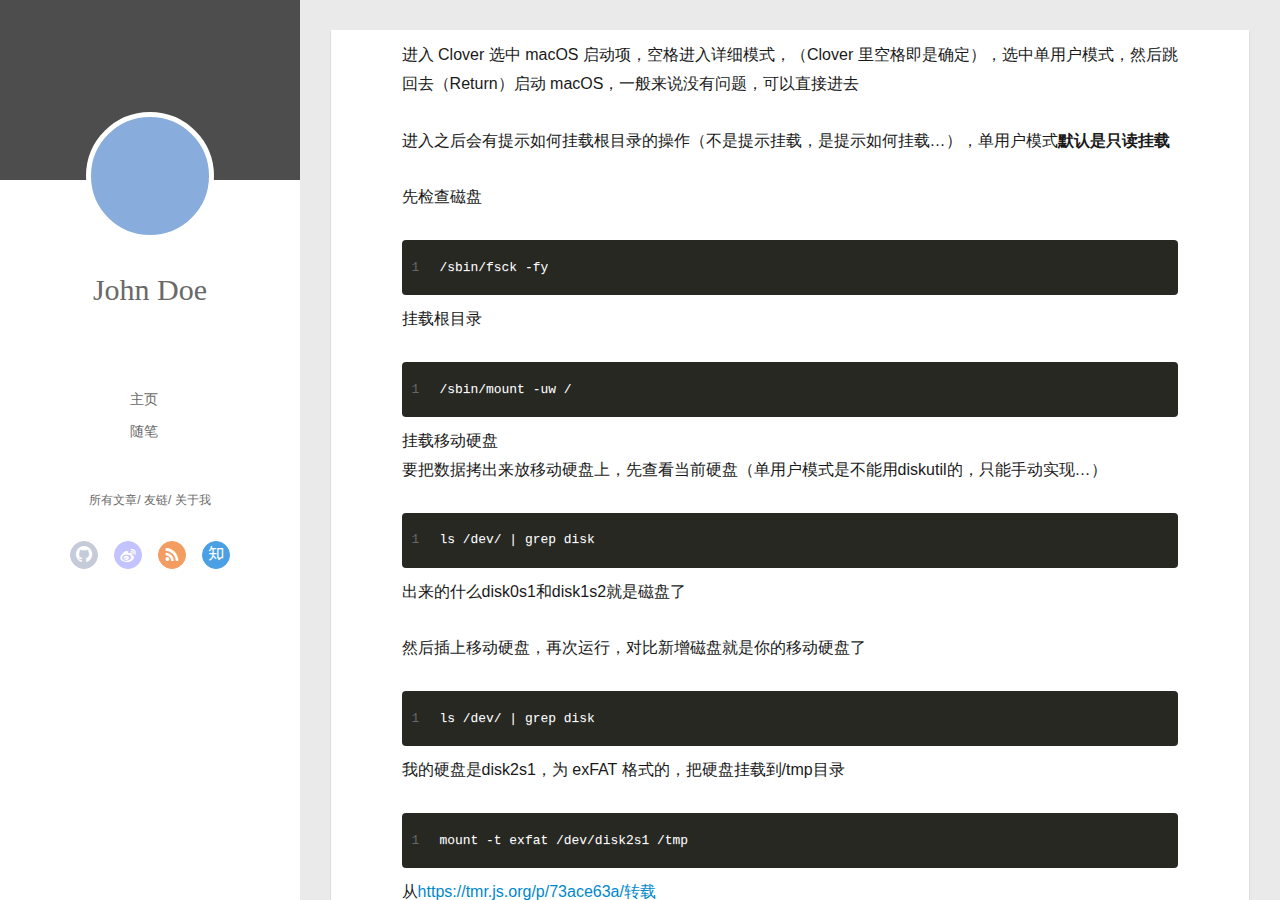
==== commit 13978012: "站点更新:2018-09-14 16/16/20" ====
--- a/index.html
+++ b/index.html
@@ -1,113 +1,13 @@
 <!DOCTYPE html>
-
-
-
-
-
-
-
-
-
-
-
-
-  
-
-
-<html class="theme-next muse use-motion" lang="">
+<html>
 <head>
-  <meta charset="UTF-8"/>
-<meta http-equiv="X-UA-Compatible" content="IE=edge" />
-<meta name="viewport" content="width=device-width, initial-scale=1, maximum-scale=2"/>
-<meta name="theme-color" content="#222">
-
-
-
-
-
-
-
-
-
-
-
-
-<meta http-equiv="Cache-Control" content="no-transform" />
-<meta http-equiv="Cache-Control" content="no-siteapp" />
-
-
-
-
-
-
-
-
-
-
-
-
-
-
-
-
-
-
-
-
-
-
-<link href="/lib/font-awesome/css/font-awesome.min.css?v=4.6.2" rel="stylesheet" type="text/css" />
-
-<link href="/css/main.css?v=6.4.1" rel="stylesheet" type="text/css" />
-
-
-  <link rel="apple-touch-icon" sizes="180x180" href="/images/apple-touch-icon-next.png?v=6.4.1">
-
-
-  <link rel="icon" type="image/png" sizes="32x32" href="/images/favicon-32x32-next.png?v=6.4.1">
-
-
-  <link rel="icon" type="image/png" sizes="16x16" href="/images/favicon-16x16-next.png?v=6.4.1">
-
-
-  <link rel="mask-icon" href="/images/logo.svg?v=6.4.1" color="#222">
-
-
-
-
-
-
-
-
-
-<script type="text/javascript" id="hexo.configurations">
-  var NexT = window.NexT || {};
-  var CONFIG = {
-    root: '/',
-    scheme: 'Muse',
-    version: '6.4.1',
-    sidebar: {"position":"left","display":"post","offset":12,"b2t":false,"scrollpercent":false,"onmobile":false},
-    fancybox: false,
-    fastclick: false,
-    lazyload: false,
-    tabs: true,
-    motion: {"enable":true,"async":false,"transition":{"post_block":"fadeIn","post_header":"slideDownIn","post_body":"slideDownIn","coll_header":"slideLeftIn","sidebar":"slideUpIn"}},
-    algolia: {
-      applicationID: '',
-      apiKey: '',
-      indexName: '',
-      hits: {"per_page":10},
-      labels: {"input_placeholder":"Search for Posts","hits_empty":"We didn't find any results for the search: ${query}","hits_stats":"${hits} results found in ${time} ms"}
-    }
-  };
-</script>
-
-
-  
-
-
-
-
+  <meta charset="utf-8">
+  
+  <meta name="renderer" content="webkit">
+  <meta http-equiv="X-UA-Compatible" content="IE=edge" >
+  <link rel="dns-prefetch" href="http://yoursite.com">
+  <title>Hexo</title>
+  <meta name="viewport" content="width=device-width, initial-scale=1, maximum-scale=1">
   <meta property="og:type" content="website">
 <meta property="og:title" content="Hexo">
 <meta property="og:url" content="http://yoursite.com/index.html">
@@ -115,253 +15,225 @@
 <meta property="og:locale" content="default">
 <meta name="twitter:card" content="summary">
 <meta name="twitter:title" content="Hexo">
-
-
-
-  <link rel="alternate" href="/atom.xml" title="Hexo" type="application/atom+xml" />
-
-
-
-
-  <link rel="canonical" href="http://yoursite.com/"/>
-
-
-
-<script type="text/javascript" id="page.configurations">
-  CONFIG.page = {
-    sidebar: "",
-  };
-</script>
-
-  <title>Hexo</title>
-  
-
-
-
-
-
-
-
-
-
-  <noscript>
+  
+    <link rel="alternative" href="/atom.xml" title="Hexo" type="application/atom+xml">
+  
+  
+    <link rel="icon" href="/favicon.png">
+  
+  <link rel="stylesheet" type="text/css" href="/./main.0cf68a.css">
   <style type="text/css">
-    .use-motion .motion-element,
-    .use-motion .brand,
-    .use-motion .menu-item,
-    .sidebar-inner,
-    .use-motion .post-block,
-    .use-motion .pagination,
-    .use-motion .comments,
-    .use-motion .post-header,
-    .use-motion .post-body,
-    .use-motion .collection-title { opacity: initial; }
-
-    .use-motion .logo,
-    .use-motion .site-title,
-    .use-motion .site-subtitle {
-      opacity: initial;
-      top: initial;
-    }
-
-    .use-motion {
-      .logo-line-before i { left: initial; }
-      .logo-line-after i { right: initial; }
+  
+    #container.show {
+      background: linear-gradient(200deg,#a0cfe4,#e8c37e);
     }
   </style>
-</noscript>
+  
+
+  
 
 </head>
 
-<body itemscope itemtype="http://schema.org/WebPage" lang="default">
-
-  
-  
-    
-  
-
-  <div class="container sidebar-position-left 
-  page-home">
-    <div class="headband"></div>
-
-    <header id="header" class="header" itemscope itemtype="http://schema.org/WPHeader">
-      <div class="header-inner"><div class="site-brand-wrapper">
-  <div class="site-meta ">
-    
-
-    <div class="custom-logo-site-title">
-      <a href="/" class="brand" rel="start">
-        <span class="logo-line-before"><i></i></span>
-        <span class="site-title">Hexo</span>
-        <span class="logo-line-after"><i></i></span>
-      </a>
-    </div>
-    
+<body>
+  <div id="container" q-class="show:isCtnShow">
+    <canvas id="anm-canvas" class="anm-canvas"></canvas>
+    <div class="left-col" q-class="show:isShow">
+      
+<div class="overlay" style="background: #4d4d4d"></div>
+<div class="intrude-less">
+	<header id="header" class="inner">
+		<a href="/" class="profilepic">
+			<img src="" class="js-avatar">
+		</a>
+		<hgroup>
+		  <h1 class="header-author"><a href="/">John Doe</a></h1>
+		</hgroup>
+		
+
+		<nav class="header-menu">
+			<ul>
+			
+				<li><a href="/">主页</a></li>
+	        
+				<li><a href="/tags/随笔/">随笔</a></li>
+	        
+			</ul>
+		</nav>
+		<nav class="header-smart-menu">
+    		
+    			
+    			<a q-on="click: openSlider(e, 'innerArchive')" href="javascript:void(0)">所有文章</a>
+    			
+            
+    			
+    			<a q-on="click: openSlider(e, 'friends')" href="javascript:void(0)">友链</a>
+    			
+            
+    			
+    			<a q-on="click: openSlider(e, 'aboutme')" href="javascript:void(0)">关于我</a>
+    			
+            
+		</nav>
+		<nav class="header-nav">
+			<div class="social">
+				
+					<a class="github" target="_blank" href="#" title="github"><i class="icon-github"></i></a>
+		        
+					<a class="weibo" target="_blank" href="#" title="weibo"><i class="icon-weibo"></i></a>
+		        
+					<a class="rss" target="_blank" href="#" title="rss"><i class="icon-rss"></i></a>
+		        
+					<a class="zhihu" target="_blank" href="#" title="zhihu"><i class="icon-zhihu"></i></a>
+		        
+			</div>
+		</nav>
+	</header>		
+</div>
+
+    </div>
+    <div class="mid-col" q-class="show:isShow,hide:isShow|isFalse">
+      
+<nav id="mobile-nav">
+  	<div class="overlay js-overlay" style="background: #4d4d4d"></div>
+	<div class="btnctn js-mobile-btnctn">
+  		<div class="slider-trigger list" q-on="click: openSlider(e)"><i class="icon icon-sort"></i></div>
+	</div>
+	<div class="intrude-less">
+		<header id="header" class="inner">
+			<div class="profilepic">
+				<img src="" class="js-avatar">
+			</div>
+			<hgroup>
+			  <h1 class="header-author js-header-author">John Doe</h1>
+			</hgroup>
+			
+			
+			
+				
+			
+				
+			
+			
+			
+			<nav class="header-nav">
+				<div class="social">
+					
+						<a class="github" target="_blank" href="#" title="github"><i class="icon-github"></i></a>
+			        
+						<a class="weibo" target="_blank" href="#" title="weibo"><i class="icon-weibo"></i></a>
+			        
+						<a class="rss" target="_blank" href="#" title="rss"><i class="icon-rss"></i></a>
+			        
+						<a class="zhihu" target="_blank" href="#" title="zhihu"><i class="icon-zhihu"></i></a>
+			        
+				</div>
+			</nav>
+
+			<nav class="header-menu js-header-menu">
+				<ul style="width: 50%">
+				
+				
+					<li style="width: 50%"><a href="/">主页</a></li>
+		        
+					<li style="width: 50%"><a href="/tags/随笔/">随笔</a></li>
+		        
+				</ul>
+			</nav>
+		</header>				
+	</div>
+	<div class="mobile-mask" style="display:none" q-show="isShow"></div>
+</nav>
+
+      <div id="wrapper" class="body-wrap">
+        <div class="menu-l">
+          <div class="canvas-wrap">
+            <canvas data-colors="#eaeaea" data-sectionHeight="100" data-contentId="js-content" id="myCanvas1" class="anm-canvas"></canvas>
+          </div>
+          <div id="js-content" class="content-ll">
+            
+  
+    <article id="post-Clover进入SingleUser模式无法写文件" class="article article-type-post  article-index" itemscope itemprop="blogPost">
+  <div class="article-inner">
+    
+    <div class="article-entry" itemprop="articleBody">
+      
+        <p>进入 Clover 选中 macOS 启动项，空格进入详细模式，（Clover 里空格即是确定），选中单用户模式，然后跳回去（Return）启动 macOS，一般来说没有问题，可以直接进去</p>
+<p>进入之后会有提示如何挂载根目录的操作（不是提示挂载，是提示如何挂载…），单用户模式<strong>默认是只读挂载</strong></p>
+<p>先检查磁盘</p>
+<figure class="highlight plain"><table><tr><td class="gutter"><pre><span class="line">1</span><br></pre></td><td class="code"><pre><span class="line">/sbin/fsck -fy</span><br></pre></td></tr></table></figure>
+<p>挂载根目录</p>
+<figure class="highlight plain"><table><tr><td class="gutter"><pre><span class="line">1</span><br></pre></td><td class="code"><pre><span class="line">/sbin/mount -uw /</span><br></pre></td></tr></table></figure>
+<p>挂载移动硬盘<br>要把数据拷出来放移动硬盘上，先查看当前硬盘（单用户模式是不能用diskutil的，只能手动实现…）</p>
+<figure class="highlight plain"><table><tr><td class="gutter"><pre><span class="line">1</span><br></pre></td><td class="code"><pre><span class="line">ls /dev/ | grep disk</span><br></pre></td></tr></table></figure>
+<p>出来的什么disk0s1和disk1s2就是磁盘了</p>
+<p>然后插上移动硬盘，再次运行，对比新增磁盘就是你的移动硬盘了</p>
+<figure class="highlight plain"><table><tr><td class="gutter"><pre><span class="line">1</span><br></pre></td><td class="code"><pre><span class="line">ls /dev/ | grep disk</span><br></pre></td></tr></table></figure>
+<p>我的硬盘是disk2s1，为 exFAT 格式的，把硬盘挂载到/tmp目录</p>
+<figure class="highlight plain"><table><tr><td class="gutter"><pre><span class="line">1</span><br></pre></td><td class="code"><pre><span class="line">mount -t exfat /dev/disk2s1 /tmp</span><br></pre></td></tr></table></figure>
+<p>从<a href="https://tmr.js.org/p/73ace63a/转载" target="_blank" rel="noopener">https://tmr.js.org/p/73ace63a/转载</a></p>
+
+      
+
+      
+    </div>
+    <div class="article-info article-info-index">
+      
+      
+      
+
+      
+        <p class="article-more-link">
+          <a class="article-more-a" href="/2018/09/14/Clover进入SingleUser模式无法写文件/">展开全文 >></a>
+        </p>
+      
+
+      
+      <div class="clearfix"></div>
+    </div>
   </div>
-
-  <div class="site-nav-toggle">
-    <button aria-label="Toggle navigation bar">
-      <span class="btn-bar"></span>
-      <span class="btn-bar"></span>
-      <span class="btn-bar"></span>
-    </button>
-  </div>
-</div>
-
-
-
-<nav class="site-nav">
-  
-    <ul id="menu" class="menu">
-      
-        
-        
-        
-          
-          <li class="menu-item menu-item-home menu-item-active">
-    <a href="/" rel="section">
-      <i class="menu-item-icon fa fa-fw fa-home"></i> <br />Home</a>
-  </li>
-        
-        
-        
-          
-          <li class="menu-item menu-item-archives">
-    <a href="/archives/" rel="section">
-      <i class="menu-item-icon fa fa-fw fa-archive"></i> <br />Archives</a>
-  </li>
-
-      
-      
-    </ul>
-  
-
-  
-    
-
-  
-
-  
-</nav>
-
-
-
-  
-
-
-
-</div>
-    </header>
-
-    
-
-
-    <main id="main" class="main">
-      <div class="main-inner">
-        <div class="content-wrap">
-          
-          <div id="content" class="content">
-            
-  <section id="posts" class="posts-expand">
-    
-      
-
-  
-
-  
-  
-  
-
-  
-
-  <article class="post post-type-normal" itemscope itemtype="http://schema.org/Article">
-  
-  
-  
-  <div class="post-block">
-    <link itemprop="mainEntityOfPage" href="http://yoursite.com/2018/09/14/hello-world/">
-
-    <span hidden itemprop="author" itemscope itemtype="http://schema.org/Person">
-      <meta itemprop="name" content="John Doe">
-      <meta itemprop="description" content="">
-      <meta itemprop="image" content="/images/avatar.gif">
-    </span>
-
-    <span hidden itemprop="publisher" itemscope itemtype="http://schema.org/Organization">
-      <meta itemprop="name" content="Hexo">
-    </span>
-
-    
-      <header class="post-header">
-
-        
-        
-          <h1 class="post-title" itemprop="name headline">
-                
-                <a class="post-title-link" href="/2018/09/14/hello-world/" itemprop="url">
-                  Hello World
-                </a>
-              
-            
-          </h1>
-        
-
-        <div class="post-meta">
-          <span class="post-time">
-
-            
-            
-            
-
-            
-              <span class="post-meta-item-icon">
-                <i class="fa fa-calendar-o"></i>
-              </span>
-              
-                <span class="post-meta-item-text">Posted on</span>
-              
-
-              
-                
-              
-
-              <time title="Created: 2018-09-14 15:16:15" itemprop="dateCreated datePublished" datetime="2018-09-14T15:16:15+08:00">2018-09-14</time>
-            
-
-            
-          </span>
-
-          
-
-          
-            
-          
-
-          
-          
-
-          
-
-          
-
-          
-
-        </div>
+</article>
+
+<aside class="wrap-side-operation">
+    <div class="mod-side-operation">
+        
+        <div class="jump-container" id="js-jump-container" style="display:none;">
+            <a href="javascript:void(0)" class="mod-side-operation__jump-to-top">
+                <i class="icon-font icon-back"></i>
+            </a>
+            <div id="js-jump-plan-container" class="jump-plan-container" style="top: -11px;">
+                <i class="icon-font icon-plane jump-plane"></i>
+            </div>
+        </div>
+        
+        
+    </div>
+</aside>
+
+
+
+
+  
+    <article id="post-hello-world" class="article article-type-post  article-index" itemscope itemprop="blogPost">
+  <div class="article-inner">
+    
+      <header class="article-header">
+        
+  
+    <h1 itemprop="name">
+      <a class="article-title" href="/2018/09/14/hello-world/">Hello World</a>
+    </h1>
+  
+
+        
+        <a href="/2018/09/14/hello-world/" class="archive-article-date">
+  	<time datetime="2018-09-14T07:16:15.385Z" itemprop="datePublished"><i class="icon-calendar icon"></i>2018-09-14</time>
+</a>
+        
       </header>
     
-
-    
-    
-    
-    <div class="post-body" itemprop="articleBody">
-
-      
-      
-
-      
-        
-          
-            <p>Welcome to <a href="https://hexo.io/" target="_blank" rel="noopener">Hexo</a>! This is your very first post. Check <a href="https://hexo.io/docs/" target="_blank" rel="noopener">documentation</a> for more info. If you get any problems when using Hexo, you can find the answer in <a href="https://hexo.io/docs/troubleshooting.html" target="_blank" rel="noopener">troubleshooting</a> or you can ask me on <a href="https://github.com/hexojs/hexo/issues" target="_blank" rel="noopener">GitHub</a>.</p>
+    <div class="article-entry" itemprop="articleBody">
+      
+        <p>Welcome to <a href="https://hexo.io/" target="_blank" rel="noopener">Hexo</a>! This is your very first post. Check <a href="https://hexo.io/docs/" target="_blank" rel="noopener">documentation</a> for more info. If you get any problems when using Hexo, you can find the answer in <a href="https://hexo.io/docs/troubleshooting.html" target="_blank" rel="noopener">troubleshooting</a> or you can ask me on <a href="https://github.com/hexojs/hexo/issues" target="_blank" rel="noopener">GitHub</a>.</p>
 <h2 id="Quick-Start"><a href="#Quick-Start" class="headerlink" title="Quick Start"></a>Quick Start</h2><h3 id="Create-a-new-post"><a href="#Create-a-new-post" class="headerlink" title="Create a new post"></a>Create a new post</h3><figure class="highlight bash"><table><tr><td class="gutter"><pre><span class="line">1</span><br></pre></td><td class="code"><pre><span class="line">$ hexo new <span class="string">"My New Post"</span></span><br></pre></td></tr></table></figure>
 <p>More info: <a href="https://hexo.io/docs/writing.html" target="_blank" rel="noopener">Writing</a></p>
 <h3 id="Run-server"><a href="#Run-server" class="headerlink" title="Run server"></a>Run server</h3><figure class="highlight bash"><table><tr><td class="gutter"><pre><span class="line">1</span><br></pre></td><td class="code"><pre><span class="line">$ hexo server</span><br></pre></td></tr></table></figure>
@@ -371,302 +243,314 @@
 <h3 id="Deploy-to-remote-sites"><a href="#Deploy-to-remote-sites" class="headerlink" title="Deploy to remote sites"></a>Deploy to remote sites</h3><figure class="highlight bash"><table><tr><td class="gutter"><pre><span class="line">1</span><br></pre></td><td class="code"><pre><span class="line">$ hexo deploy</span><br></pre></td></tr></table></figure>
 <p>More info: <a href="https://hexo.io/docs/deployment.html" target="_blank" rel="noopener">Deployment</a></p>
 
-          
-        
-      
-    </div>
-
-    
-
-    
-    
-    
-
-    
-
-    
-
-    
-
-    <footer class="post-footer">
-      
-
-      
-
-      
-
-      
-      
-        <div class="post-eof"></div>
-      
-    </footer>
+      
+
+      
+    </div>
+    <div class="article-info article-info-index">
+      
+      
+      
+
+      
+        <p class="article-more-link">
+          <a class="article-more-a" href="/2018/09/14/hello-world/">展开全文 >></a>
+        </p>
+      
+
+      
+      <div class="clearfix"></div>
+    </div>
   </div>
-  
-  
-  
-  </article>
-
-
-    
-  </section>
-
+</article>
+
+<aside class="wrap-side-operation">
+    <div class="mod-side-operation">
+        
+        <div class="jump-container" id="js-jump-container" style="display:none;">
+            <a href="javascript:void(0)" class="mod-side-operation__jump-to-top">
+                <i class="icon-font icon-back"></i>
+            </a>
+            <div id="js-jump-plan-container" class="jump-plan-container" style="top: -11px;">
+                <i class="icon-font icon-plane jump-plane"></i>
+            </div>
+        </div>
+        
+        
+    </div>
+</aside>
+
+
+
+
+  
   
 
 
           </div>
-          
-
-        </div>
-        
-          
-  
-  <div class="sidebar-toggle">
-    <div class="sidebar-toggle-line-wrap">
-      <span class="sidebar-toggle-line sidebar-toggle-line-first"></span>
-      <span class="sidebar-toggle-line sidebar-toggle-line-middle"></span>
-      <span class="sidebar-toggle-line sidebar-toggle-line-last"></span>
+        </div>
+      </div>
+      <footer id="footer">
+  <div class="outer">
+    <div id="footer-info">
+    	<div class="footer-left">
+    		&copy; 2018 John Doe
+    	</div>
+      	<div class="footer-right">
+      		<a href="http://hexo.io/" target="_blank">Hexo</a>  Theme <a href="https://github.com/litten/hexo-theme-yilia" target="_blank">Yilia</a> by Litten
+      	</div>
     </div>
   </div>
-
-  <aside id="sidebar" class="sidebar">
-    
-    <div class="sidebar-inner">
-
-      
-
-      
-
-      <section class="site-overview-wrap sidebar-panel sidebar-panel-active">
-        <div class="site-overview">
-          <div class="site-author motion-element" itemprop="author" itemscope itemtype="http://schema.org/Person">
+</footer>
+    </div>
+    <script>
+	var yiliaConfig = {
+		mathjax: true,
+		isHome: true,
+		isPost: false,
+		isArchive: false,
+		isTag: false,
+		isCategory: false,
+		open_in_new: false,
+		toc_hide_index: true,
+		root: "/",
+		innerArchive: true,
+		showTags: false
+	}
+</script>
+
+<script>!function(t){function n(e){if(r[e])return r[e].exports;var i=r[e]={exports:{},id:e,loaded:!1};return t[e].call(i.exports,i,i.exports,n),i.loaded=!0,i.exports}var r={};n.m=t,n.c=r,n.p="./",n(0)}([function(t,n,r){r(195),t.exports=r(191)},function(t,n,r){var e=r(3),i=r(52),o=r(27),u=r(28),c=r(53),f="prototype",a=function(t,n,r){var s,l,h,v,p=t&a.F,d=t&a.G,y=t&a.S,g=t&a.P,b=t&a.B,m=d?e:y?e[n]||(e[n]={}):(e[n]||{})[f],x=d?i:i[n]||(i[n]={}),w=x[f]||(x[f]={});d&&(r=n);for(s in r)l=!p&&m&&void 0!==m[s],h=(l?m:r)[s],v=b&&l?c(h,e):g&&"function"==typeof h?c(Function.call,h):h,m&&u(m,s,h,t&a.U),x[s]!=h&&o(x,s,v),g&&w[s]!=h&&(w[s]=h)};e.core=i,a.F=1,a.G=2,a.S=4,a.P=8,a.B=16,a.W=32,a.U=64,a.R=128,t.exports=a},function(t,n,r){var e=r(6);t.exports=function(t){if(!e(t))throw TypeError(t+" is not an object!");return t}},function(t,n){var r=t.exports="undefined"!=typeof window&&window.Math==Math?window:"undefined"!=typeof self&&self.Math==Math?self:Function("return this")();"number"==typeof __g&&(__g=r)},function(t,n){t.exports=function(t){try{return!!t()}catch(t){return!0}}},function(t,n){var r=t.exports="undefined"!=typeof window&&window.Math==Math?window:"undefined"!=typeof self&&self.Math==Math?self:Function("return this")();"number"==typeof __g&&(__g=r)},function(t,n){t.exports=function(t){return"object"==typeof t?null!==t:"function"==typeof t}},function(t,n,r){var e=r(126)("wks"),i=r(76),o=r(3).Symbol,u="function"==typeof o;(t.exports=function(t){return e[t]||(e[t]=u&&o[t]||(u?o:i)("Symbol."+t))}).store=e},function(t,n){var r={}.hasOwnProperty;t.exports=function(t,n){return r.call(t,n)}},function(t,n,r){var e=r(94),i=r(33);t.exports=function(t){return e(i(t))}},function(t,n,r){t.exports=!r(4)(function(){return 7!=Object.defineProperty({},"a",{get:function(){return 7}}).a})},function(t,n,r){var e=r(2),i=r(167),o=r(50),u=Object.defineProperty;n.f=r(10)?Object.defineProperty:function(t,n,r){if(e(t),n=o(n,!0),e(r),i)try{return u(t,n,r)}catch(t){}if("get"in r||"set"in r)throw TypeError("Accessors not supported!");return"value"in r&&(t[n]=r.value),t}},function(t,n,r){t.exports=!r(18)(function(){return 7!=Object.defineProperty({},"a",{get:function(){return 7}}).a})},function(t,n,r){var e=r(14),i=r(22);t.exports=r(12)?function(t,n,r){return e.f(t,n,i(1,r))}:function(t,n,r){return t[n]=r,t}},function(t,n,r){var e=r(20),i=r(58),o=r(42),u=Object.defineProperty;n.f=r(12)?Object.defineProperty:function(t,n,r){if(e(t),n=o(n,!0),e(r),i)try{return u(t,n,r)}catch(t){}if("get"in r||"set"in r)throw TypeError("Accessors not supported!");return"value"in r&&(t[n]=r.value),t}},function(t,n,r){var e=r(40)("wks"),i=r(23),o=r(5).Symbol,u="function"==typeof o;(t.exports=function(t){return e[t]||(e[t]=u&&o[t]||(u?o:i)("Symbol."+t))}).store=e},function(t,n,r){var e=r(67),i=Math.min;t.exports=function(t){return t>0?i(e(t),9007199254740991):0}},function(t,n,r){var e=r(46);t.exports=function(t){return Object(e(t))}},function(t,n){t.exports=function(t){try{return!!t()}catch(t){return!0}}},function(t,n,r){var e=r(63),i=r(34);t.exports=Object.keys||function(t){return e(t,i)}},function(t,n,r){var e=r(21);t.exports=function(t){if(!e(t))throw TypeError(t+" is not an object!");return t}},function(t,n){t.exports=function(t){return"object"==typeof t?null!==t:"function"==typeof t}},function(t,n){t.exports=function(t,n){return{enumerable:!(1&t),configurable:!(2&t),writable:!(4&t),value:n}}},function(t,n){var r=0,e=Math.random();t.exports=function(t){return"Symbol(".concat(void 0===t?"":t,")_",(++r+e).toString(36))}},function(t,n){var r={}.hasOwnProperty;t.exports=function(t,n){return r.call(t,n)}},function(t,n){var r=t.exports={version:"2.4.0"};"number"==typeof __e&&(__e=r)},function(t,n){t.exports=function(t){if("function"!=typeof t)throw TypeError(t+" is not a function!");return t}},function(t,n,r){var e=r(11),i=r(66);t.exports=r(10)?function(t,n,r){return e.f(t,n,i(1,r))}:function(t,n,r){return t[n]=r,t}},function(t,n,r){var e=r(3),i=r(27),o=r(24),u=r(76)("src"),c="toString",f=Function[c],a=(""+f).split(c);r(52).inspectSource=function(t){return f.call(t)},(t.exports=function(t,n,r,c){var f="function"==typeof r;f&&(o(r,"name")||i(r,"name",n)),t[n]!==r&&(f&&(o(r,u)||i(r,u,t[n]?""+t[n]:a.join(String(n)))),t===e?t[n]=r:c?t[n]?t[n]=r:i(t,n,r):(delete t[n],i(t,n,r)))})(Function.prototype,c,function(){return"function"==typeof this&&this[u]||f.call(this)})},function(t,n,r){var e=r(1),i=r(4),o=r(46),u=function(t,n,r,e){var i=String(o(t)),u="<"+n;return""!==r&&(u+=" "+r+'="'+String(e).replace(/"/g,"&quot;")+'"'),u+">"+i+"</"+n+">"};t.exports=function(t,n){var r={};r[t]=n(u),e(e.P+e.F*i(function(){var n=""[t]('"');return n!==n.toLowerCase()||n.split('"').length>3}),"String",r)}},function(t,n,r){var e=r(115),i=r(46);t.exports=function(t){return e(i(t))}},function(t,n,r){var e=r(116),i=r(66),o=r(30),u=r(50),c=r(24),f=r(167),a=Object.getOwnPropertyDescriptor;n.f=r(10)?a:function(t,n){if(t=o(t),n=u(n,!0),f)try{return a(t,n)}catch(t){}if(c(t,n))return i(!e.f.call(t,n),t[n])}},function(t,n,r){var e=r(24),i=r(17),o=r(145)("IE_PROTO"),u=Object.prototype;t.exports=Object.getPrototypeOf||function(t){return t=i(t),e(t,o)?t[o]:"function"==typeof t.constructor&&t instanceof t.constructor?t.constructor.prototype:t instanceof Object?u:null}},function(t,n){t.exports=function(t){if(void 0==t)throw TypeError("Can't call method on  "+t);return t}},function(t,n){t.exports="constructor,hasOwnProperty,isPrototypeOf,propertyIsEnumerable,toLocaleString,toString,valueOf".split(",")},function(t,n){t.exports={}},function(t,n){t.exports=!0},function(t,n){n.f={}.propertyIsEnumerable},function(t,n,r){var e=r(14).f,i=r(8),o=r(15)("toStringTag");t.exports=function(t,n,r){t&&!i(t=r?t:t.prototype,o)&&e(t,o,{configurable:!0,value:n})}},function(t,n,r){var e=r(40)("keys"),i=r(23);t.exports=function(t){return e[t]||(e[t]=i(t))}},function(t,n,r){var e=r(5),i="__core-js_shared__",o=e[i]||(e[i]={});t.exports=function(t){return o[t]||(o[t]={})}},function(t,n){var r=Math.ceil,e=Math.floor;t.exports=function(t){return isNaN(t=+t)?0:(t>0?e:r)(t)}},function(t,n,r){var e=r(21);t.exports=function(t,n){if(!e(t))return t;var r,i;if(n&&"function"==typeof(r=t.toString)&&!e(i=r.call(t)))return i;if("function"==typeof(r=t.valueOf)&&!e(i=r.call(t)))return i;if(!n&&"function"==typeof(r=t.toString)&&!e(i=r.call(t)))return i;throw TypeError("Can't convert object to primitive value")}},function(t,n,r){var e=r(5),i=r(25),o=r(36),u=r(44),c=r(14).f;t.exports=function(t){var n=i.Symbol||(i.Symbol=o?{}:e.Symbol||{});"_"==t.charAt(0)||t in n||c(n,t,{value:u.f(t)})}},function(t,n,r){n.f=r(15)},function(t,n){var r={}.toString;t.exports=function(t){return r.call(t).slice(8,-1)}},function(t,n){t.exports=function(t){if(void 0==t)throw TypeError("Can't call method on  "+t);return t}},function(t,n,r){var e=r(4);t.exports=function(t,n){return!!t&&e(function(){n?t.call(null,function(){},1):t.call(null)})}},function(t,n,r){var e=r(53),i=r(115),o=r(17),u=r(16),c=r(203);t.exports=function(t,n){var r=1==t,f=2==t,a=3==t,s=4==t,l=6==t,h=5==t||l,v=n||c;return function(n,c,p){for(var d,y,g=o(n),b=i(g),m=e(c,p,3),x=u(b.length),w=0,S=r?v(n,x):f?v(n,0):void 0;x>w;w++)if((h||w in b)&&(d=b[w],y=m(d,w,g),t))if(r)S[w]=y;else if(y)switch(t){case 3:return!0;case 5:return d;case 6:return w;case 2:S.push(d)}else if(s)return!1;return l?-1:a||s?s:S}}},function(t,n,r){var e=r(1),i=r(52),o=r(4);t.exports=function(t,n){var r=(i.Object||{})[t]||Object[t],u={};u[t]=n(r),e(e.S+e.F*o(function(){r(1)}),"Object",u)}},function(t,n,r){var e=r(6);t.exports=function(t,n){if(!e(t))return t;var r,i;if(n&&"function"==typeof(r=t.toString)&&!e(i=r.call(t)))return i;if("function"==typeof(r=t.valueOf)&&!e(i=r.call(t)))return i;if(!n&&"function"==typeof(r=t.toString)&&!e(i=r.call(t)))return i;throw TypeError("Can't convert object to primitive value")}},function(t,n,r){var e=r(5),i=r(25),o=r(91),u=r(13),c="prototype",f=function(t,n,r){var a,s,l,h=t&f.F,v=t&f.G,p=t&f.S,d=t&f.P,y=t&f.B,g=t&f.W,b=v?i:i[n]||(i[n]={}),m=b[c],x=v?e:p?e[n]:(e[n]||{})[c];v&&(r=n);for(a in r)(s=!h&&x&&void 0!==x[a])&&a in b||(l=s?x[a]:r[a],b[a]=v&&"function"!=typeof x[a]?r[a]:y&&s?o(l,e):g&&x[a]==l?function(t){var n=function(n,r,e){if(this instanceof t){switch(arguments.length){case 0:return new t;case 1:return new t(n);case 2:return new t(n,r)}return new t(n,r,e)}return t.apply(this,arguments)};return n[c]=t[c],n}(l):d&&"function"==typeof l?o(Function.call,l):l,d&&((b.virtual||(b.virtual={}))[a]=l,t&f.R&&m&&!m[a]&&u(m,a,l)))};f.F=1,f.G=2,f.S=4,f.P=8,f.B=16,f.W=32,f.U=64,f.R=128,t.exports=f},function(t,n){var r=t.exports={version:"2.4.0"};"number"==typeof __e&&(__e=r)},function(t,n,r){var e=r(26);t.exports=function(t,n,r){if(e(t),void 0===n)return t;switch(r){case 1:return function(r){return t.call(n,r)};case 2:return function(r,e){return t.call(n,r,e)};case 3:return function(r,e,i){return t.call(n,r,e,i)}}return function(){return t.apply(n,arguments)}}},function(t,n,r){var e=r(183),i=r(1),o=r(126)("metadata"),u=o.store||(o.store=new(r(186))),c=function(t,n,r){var i=u.get(t);if(!i){if(!r)return;u.set(t,i=new e)}var o=i.get(n);if(!o){if(!r)return;i.set(n,o=new e)}return o},f=function(t,n,r){var e=c(n,r,!1);return void 0!==e&&e.has(t)},a=function(t,n,r){var e=c(n,r,!1);return void 0===e?void 0:e.get(t)},s=function(t,n,r,e){c(r,e,!0).set(t,n)},l=function(t,n){var r=c(t,n,!1),e=[];return r&&r.forEach(function(t,n){e.push(n)}),e},h=function(t){return void 0===t||"symbol"==typeof t?t:String(t)},v=function(t){i(i.S,"Reflect",t)};t.exports={store:u,map:c,has:f,get:a,set:s,keys:l,key:h,exp:v}},function(t,n,r){"use strict";if(r(10)){var e=r(69),i=r(3),o=r(4),u=r(1),c=r(127),f=r(152),a=r(53),s=r(68),l=r(66),h=r(27),v=r(73),p=r(67),d=r(16),y=r(75),g=r(50),b=r(24),m=r(180),x=r(114),w=r(6),S=r(17),_=r(137),O=r(70),E=r(32),P=r(71).f,j=r(154),F=r(76),M=r(7),A=r(48),N=r(117),T=r(146),I=r(155),k=r(80),L=r(123),R=r(74),C=r(130),D=r(160),U=r(11),W=r(31),G=U.f,B=W.f,V=i.RangeError,z=i.TypeError,q=i.Uint8Array,K="ArrayBuffer",J="Shared"+K,Y="BYTES_PER_ELEMENT",H="prototype",$=Array[H],X=f.ArrayBuffer,Q=f.DataView,Z=A(0),tt=A(2),nt=A(3),rt=A(4),et=A(5),it=A(6),ot=N(!0),ut=N(!1),ct=I.values,ft=I.keys,at=I.entries,st=$.lastIndexOf,lt=$.reduce,ht=$.reduceRight,vt=$.join,pt=$.sort,dt=$.slice,yt=$.toString,gt=$.toLocaleString,bt=M("iterator"),mt=M("toStringTag"),xt=F("typed_constructor"),wt=F("def_constructor"),St=c.CONSTR,_t=c.TYPED,Ot=c.VIEW,Et="Wrong length!",Pt=A(1,function(t,n){return Tt(T(t,t[wt]),n)}),jt=o(function(){return 1===new q(new Uint16Array([1]).buffer)[0]}),Ft=!!q&&!!q[H].set&&o(function(){new q(1).set({})}),Mt=function(t,n){if(void 0===t)throw z(Et);var r=+t,e=d(t);if(n&&!m(r,e))throw V(Et);return e},At=function(t,n){var r=p(t);if(r<0||r%n)throw V("Wrong offset!");return r},Nt=function(t){if(w(t)&&_t in t)return t;throw z(t+" is not a typed array!")},Tt=function(t,n){if(!(w(t)&&xt in t))throw z("It is not a typed array constructor!");return new t(n)},It=function(t,n){return kt(T(t,t[wt]),n)},kt=function(t,n){for(var r=0,e=n.length,i=Tt(t,e);e>r;)i[r]=n[r++];return i},Lt=function(t,n,r){G(t,n,{get:function(){return this._d[r]}})},Rt=function(t){var n,r,e,i,o,u,c=S(t),f=arguments.length,s=f>1?arguments[1]:void 0,l=void 0!==s,h=j(c);if(void 0!=h&&!_(h)){for(u=h.call(c),e=[],n=0;!(o=u.next()).done;n++)e.push(o.value);c=e}for(l&&f>2&&(s=a(s,arguments[2],2)),n=0,r=d(c.length),i=Tt(this,r);r>n;n++)i[n]=l?s(c[n],n):c[n];return i},Ct=function(){for(var t=0,n=arguments.length,r=Tt(this,n);n>t;)r[t]=arguments[t++];return r},Dt=!!q&&o(function(){gt.call(new q(1))}),Ut=function(){return gt.apply(Dt?dt.call(Nt(this)):Nt(this),arguments)},Wt={copyWithin:function(t,n){return D.call(Nt(this),t,n,arguments.length>2?arguments[2]:void 0)},every:function(t){return rt(Nt(this),t,arguments.length>1?arguments[1]:void 0)},fill:function(t){return C.apply(Nt(this),arguments)},filter:function(t){return It(this,tt(Nt(this),t,arguments.length>1?arguments[1]:void 0))},find:function(t){return et(Nt(this),t,arguments.length>1?arguments[1]:void 0)},findIndex:function(t){return it(Nt(this),t,arguments.length>1?arguments[1]:void 0)},forEach:function(t){Z(Nt(this),t,arguments.length>1?arguments[1]:void 0)},indexOf:function(t){return ut(Nt(this),t,arguments.length>1?arguments[1]:void 0)},includes:function(t){return ot(Nt(this),t,arguments.length>1?arguments[1]:void 0)},join:function(t){return vt.apply(Nt(this),arguments)},lastIndexOf:function(t){return st.apply(Nt(this),arguments)},map:function(t){return Pt(Nt(this),t,arguments.length>1?arguments[1]:void 0)},reduce:function(t){return lt.apply(Nt(this),arguments)},reduceRight:function(t){return ht.apply(Nt(this),arguments)},reverse:function(){for(var t,n=this,r=Nt(n).length,e=Math.floor(r/2),i=0;i<e;)t=n[i],n[i++]=n[--r],n[r]=t;return n},some:function(t){return nt(Nt(this),t,arguments.length>1?arguments[1]:void 0)},sort:function(t){return pt.call(Nt(this),t)},subarray:function(t,n){var r=Nt(this),e=r.length,i=y(t,e);return new(T(r,r[wt]))(r.buffer,r.byteOffset+i*r.BYTES_PER_ELEMENT,d((void 0===n?e:y(n,e))-i))}},Gt=function(t,n){return It(this,dt.call(Nt(this),t,n))},Bt=function(t){Nt(this);var n=At(arguments[1],1),r=this.length,e=S(t),i=d(e.length),o=0;if(i+n>r)throw V(Et);for(;o<i;)this[n+o]=e[o++]},Vt={entries:function(){return at.call(Nt(this))},keys:function(){return ft.call(Nt(this))},values:function(){return ct.call(Nt(this))}},zt=function(t,n){return w(t)&&t[_t]&&"symbol"!=typeof n&&n in t&&String(+n)==String(n)},qt=function(t,n){return zt(t,n=g(n,!0))?l(2,t[n]):B(t,n)},Kt=function(t,n,r){return!(zt(t,n=g(n,!0))&&w(r)&&b(r,"value"))||b(r,"get")||b(r,"set")||r.configurable||b(r,"writable")&&!r.writable||b(r,"enumerable")&&!r.enumerable?G(t,n,r):(t[n]=r.value,t)};St||(W.f=qt,U.f=Kt),u(u.S+u.F*!St,"Object",{getOwnPropertyDescriptor:qt,defineProperty:Kt}),o(function(){yt.call({})})&&(yt=gt=function(){return vt.call(this)});var Jt=v({},Wt);v(Jt,Vt),h(Jt,bt,Vt.values),v(Jt,{slice:Gt,set:Bt,constructor:function(){},toString:yt,toLocaleString:Ut}),Lt(Jt,"buffer","b"),Lt(Jt,"byteOffset","o"),Lt(Jt,"byteLength","l"),Lt(Jt,"length","e"),G(Jt,mt,{get:function(){return this[_t]}}),t.exports=function(t,n,r,f){f=!!f;var a=t+(f?"Clamped":"")+"Array",l="Uint8Array"!=a,v="get"+t,p="set"+t,y=i[a],g=y||{},b=y&&E(y),m=!y||!c.ABV,S={},_=y&&y[H],j=function(t,r){var e=t._d;return e.v[v](r*n+e.o,jt)},F=function(t,r,e){var i=t._d;f&&(e=(e=Math.round(e))<0?0:e>255?255:255&e),i.v[p](r*n+i.o,e,jt)},M=function(t,n){G(t,n,{get:function(){return j(this,n)},set:function(t){return F(this,n,t)},enumerable:!0})};m?(y=r(function(t,r,e,i){s(t,y,a,"_d");var o,u,c,f,l=0,v=0;if(w(r)){if(!(r instanceof X||(f=x(r))==K||f==J))return _t in r?kt(y,r):Rt.call(y,r);o=r,v=At(e,n);var p=r.byteLength;if(void 0===i){if(p%n)throw V(Et);if((u=p-v)<0)throw V(Et)}else if((u=d(i)*n)+v>p)throw V(Et);c=u/n}else c=Mt(r,!0),u=c*n,o=new X(u);for(h(t,"_d",{b:o,o:v,l:u,e:c,v:new Q(o)});l<c;)M(t,l++)}),_=y[H]=O(Jt),h(_,"constructor",y)):L(function(t){new y(null),new y(t)},!0)||(y=r(function(t,r,e,i){s(t,y,a);var o;return w(r)?r instanceof X||(o=x(r))==K||o==J?void 0!==i?new g(r,At(e,n),i):void 0!==e?new g(r,At(e,n)):new g(r):_t in r?kt(y,r):Rt.call(y,r):new g(Mt(r,l))}),Z(b!==Function.prototype?P(g).concat(P(b)):P(g),function(t){t in y||h(y,t,g[t])}),y[H]=_,e||(_.constructor=y));var A=_[bt],N=!!A&&("values"==A.name||void 0==A.name),T=Vt.values;h(y,xt,!0),h(_,_t,a),h(_,Ot,!0),h(_,wt,y),(f?new y(1)[mt]==a:mt in _)||G(_,mt,{get:function(){return a}}),S[a]=y,u(u.G+u.W+u.F*(y!=g),S),u(u.S,a,{BYTES_PER_ELEMENT:n,from:Rt,of:Ct}),Y in _||h(_,Y,n),u(u.P,a,Wt),R(a),u(u.P+u.F*Ft,a,{set:Bt}),u(u.P+u.F*!N,a,Vt),u(u.P+u.F*(_.toString!=yt),a,{toString:yt}),u(u.P+u.F*o(function(){new y(1).slice()}),a,{slice:Gt}),u(u.P+u.F*(o(function(){return[1,2].toLocaleString()!=new y([1,2]).toLocaleString()})||!o(function(){_.toLocaleString.call([1,2])})),a,{toLocaleString:Ut}),k[a]=N?A:T,e||N||h(_,bt,T)}}else t.exports=function(){}},function(t,n){var r={}.toString;t.exports=function(t){return r.call(t).slice(8,-1)}},function(t,n,r){var e=r(21),i=r(5).document,o=e(i)&&e(i.createElement);t.exports=function(t){return o?i.createElement(t):{}}},function(t,n,r){t.exports=!r(12)&&!r(18)(function(){return 7!=Object.defineProperty(r(57)("div"),"a",{get:function(){return 7}}).a})},function(t,n,r){"use strict";var e=r(36),i=r(51),o=r(64),u=r(13),c=r(8),f=r(35),a=r(96),s=r(38),l=r(103),h=r(15)("iterator"),v=!([].keys&&"next"in[].keys()),p="keys",d="values",y=function(){return this};t.exports=function(t,n,r,g,b,m,x){a(r,n,g);var w,S,_,O=function(t){if(!v&&t in F)return F[t];switch(t){case p:case d:return function(){return new r(this,t)}}return function(){return new r(this,t)}},E=n+" Iterator",P=b==d,j=!1,F=t.prototype,M=F[h]||F["@@iterator"]||b&&F[b],A=M||O(b),N=b?P?O("entries"):A:void 0,T="Array"==n?F.entries||M:M;if(T&&(_=l(T.call(new t)))!==Object.prototype&&(s(_,E,!0),e||c(_,h)||u(_,h,y)),P&&M&&M.name!==d&&(j=!0,A=function(){return M.call(this)}),e&&!x||!v&&!j&&F[h]||u(F,h,A),f[n]=A,f[E]=y,b)if(w={values:P?A:O(d),keys:m?A:O(p),entries:N},x)for(S in w)S in F||o(F,S,w[S]);else i(i.P+i.F*(v||j),n,w);return w}},function(t,n,r){var e=r(20),i=r(100),o=r(34),u=r(39)("IE_PROTO"),c=function(){},f="prototype",a=function(){var t,n=r(57)("iframe"),e=o.length;for(n.style.display="none",r(93).appendChild(n),n.src="javascript:",t=n.contentWindow.document,t.open(),t.write("<script>document.F=Object<\/script>"),t.close(),a=t.F;e--;)delete a[f][o[e]];return a()};t.exports=Object.create||function(t,n){var r;return null!==t?(c[f]=e(t),r=new c,c[f]=null,r[u]=t):r=a(),void 0===n?r:i(r,n)}},function(t,n,r){var e=r(63),i=r(34).concat("length","prototype");n.f=Object.getOwnPropertyNames||function(t){return e(t,i)}},function(t,n){n.f=Object.getOwnPropertySymbols},function(t,n,r){var e=r(8),i=r(9),o=r(90)(!1),u=r(39)("IE_PROTO");t.exports=function(t,n){var r,c=i(t),f=0,a=[];for(r in c)r!=u&&e(c,r)&&a.push(r);for(;n.length>f;)e(c,r=n[f++])&&(~o(a,r)||a.push(r));return a}},function(t,n,r){t.exports=r(13)},function(t,n,r){var e=r(76)("meta"),i=r(6),o=r(24),u=r(11).f,c=0,f=Object.isExtensible||function(){return!0},a=!r(4)(function(){return f(Object.preventExtensions({}))}),s=function(t){u(t,e,{value:{i:"O"+ ++c,w:{}}})},l=function(t,n){if(!i(t))return"symbol"==typeof t?t:("string"==typeof t?"S":"P")+t;if(!o(t,e)){if(!f(t))return"F";if(!n)return"E";s(t)}return t[e].i},h=function(t,n){if(!o(t,e)){if(!f(t))return!0;if(!n)return!1;s(t)}return t[e].w},v=function(t){return a&&p.NEED&&f(t)&&!o(t,e)&&s(t),t},p=t.exports={KEY:e,NEED:!1,fastKey:l,getWeak:h,onFreeze:v}},function(t,n){t.exports=function(t,n){return{enumerable:!(1&t),configurable:!(2&t),writable:!(4&t),value:n}}},function(t,n){var r=Math.ceil,e=Math.floor;t.exports=function(t){return isNaN(t=+t)?0:(t>0?e:r)(t)}},function(t,n){t.exports=function(t,n,r,e){if(!(t instanceof n)||void 0!==e&&e in t)throw TypeError(r+": incorrect invocation!");return t}},function(t,n){t.exports=!1},function(t,n,r){var e=r(2),i=r(173),o=r(133),u=r(145)("IE_PROTO"),c=function(){},f="prototype",a=function(){var t,n=r(132)("iframe"),e=o.length;for(n.style.display="none",r(135).appendChild(n),n.src="javascript:",t=n.contentWindow.document,t.open(),t.write("<script>document.F=Object<\/script>"),t.close(),a=t.F;e--;)delete a[f][o[e]];return a()};t.exports=Object.create||function(t,n){var r;return null!==t?(c[f]=e(t),r=new c,c[f]=null,r[u]=t):r=a(),void 0===n?r:i(r,n)}},function(t,n,r){var e=r(175),i=r(133).concat("length","prototype");n.f=Object.getOwnPropertyNames||function(t){return e(t,i)}},function(t,n,r){var e=r(175),i=r(133);t.exports=Object.keys||function(t){return e(t,i)}},function(t,n,r){var e=r(28);t.exports=function(t,n,r){for(var i in n)e(t,i,n[i],r);return t}},function(t,n,r){"use strict";var e=r(3),i=r(11),o=r(10),u=r(7)("species");t.exports=function(t){var n=e[t];o&&n&&!n[u]&&i.f(n,u,{configurable:!0,get:function(){return this}})}},function(t,n,r){var e=r(67),i=Math.max,o=Math.min;t.exports=function(t,n){return t=e(t),t<0?i(t+n,0):o(t,n)}},function(t,n){var r=0,e=Math.random();t.exports=function(t){return"Symbol(".concat(void 0===t?"":t,")_",(++r+e).toString(36))}},function(t,n,r){var e=r(33);t.exports=function(t){return Object(e(t))}},function(t,n,r){var e=r(7)("unscopables"),i=Array.prototype;void 0==i[e]&&r(27)(i,e,{}),t.exports=function(t){i[e][t]=!0}},function(t,n,r){var e=r(53),i=r(169),o=r(137),u=r(2),c=r(16),f=r(154),a={},s={},n=t.exports=function(t,n,r,l,h){var v,p,d,y,g=h?function(){return t}:f(t),b=e(r,l,n?2:1),m=0;if("function"!=typeof g)throw TypeError(t+" is not iterable!");if(o(g)){for(v=c(t.length);v>m;m++)if((y=n?b(u(p=t[m])[0],p[1]):b(t[m]))===a||y===s)return y}else for(d=g.call(t);!(p=d.next()).done;)if((y=i(d,b,p.value,n))===a||y===s)return y};n.BREAK=a,n.RETURN=s},function(t,n){t.exports={}},function(t,n,r){var e=r(11).f,i=r(24),o=r(7)("toStringTag");t.exports=function(t,n,r){t&&!i(t=r?t:t.prototype,o)&&e(t,o,{configurable:!0,value:n})}},function(t,n,r){var e=r(1),i=r(46),o=r(4),u=r(150),c="["+u+"]",f="​+",a=RegExp("^"+c+c+"*"),s=RegExp(c+c+"*$"),l=function(t,n,r){var i={},c=o(function(){return!!u[t]()||f[t]()!=f}),a=i[t]=c?n(h):u[t];r&&(i[r]=a),e(e.P+e.F*c,"String",i)},h=l.trim=function(t,n){return t=String(i(t)),1&n&&(t=t.replace(a,"")),2&n&&(t=t.replace(s,"")),t};t.exports=l},function(t,n,r){t.exports={default:r(86),__esModule:!0}},function(t,n,r){t.exports={default:r(87),__esModule:!0}},function(t,n,r){"use strict";function e(t){return t&&t.__esModule?t:{default:t}}n.__esModule=!0;var i=r(84),o=e(i),u=r(83),c=e(u),f="function"==typeof c.default&&"symbol"==typeof o.default?function(t){return typeof t}:function(t){return t&&"function"==typeof c.default&&t.constructor===c.default&&t!==c.default.prototype?"symbol":typeof t};n.default="function"==typeof c.default&&"symbol"===f(o.default)?function(t){return void 0===t?"undefined":f(t)}:function(t){return t&&"function"==typeof c.default&&t.constructor===c.default&&t!==c.default.prototype?"symbol":void 0===t?"undefined":f(t)}},function(t,n,r){r(110),r(108),r(111),r(112),t.exports=r(25).Symbol},function(t,n,r){r(109),r(113),t.exports=r(44).f("iterator")},function(t,n){t.exports=function(t){if("function"!=typeof t)throw TypeError(t+" is not a function!");return t}},function(t,n){t.exports=function(){}},function(t,n,r){var e=r(9),i=r(106),o=r(105);t.exports=function(t){return function(n,r,u){var c,f=e(n),a=i(f.length),s=o(u,a);if(t&&r!=r){for(;a>s;)if((c=f[s++])!=c)return!0}else for(;a>s;s++)if((t||s in f)&&f[s]===r)return t||s||0;return!t&&-1}}},function(t,n,r){var e=r(88);t.exports=function(t,n,r){if(e(t),void 0===n)return t;switch(r){case 1:return function(r){return t.call(n,r)};case 2:return function(r,e){return t.call(n,r,e)};case 3:return function(r,e,i){return t.call(n,r,e,i)}}return function(){return t.apply(n,arguments)}}},function(t,n,r){var e=r(19),i=r(62),o=r(37);t.exports=function(t){var n=e(t),r=i.f;if(r)for(var u,c=r(t),f=o.f,a=0;c.length>a;)f.call(t,u=c[a++])&&n.push(u);return n}},function(t,n,r){t.exports=r(5).document&&document.documentElement},function(t,n,r){var e=r(56);t.exports=Object("z").propertyIsEnumerable(0)?Object:function(t){return"String"==e(t)?t.split(""):Object(t)}},function(t,n,r){var e=r(56);t.exports=Array.isArray||function(t){return"Array"==e(t)}},function(t,n,r){"use strict";var e=r(60),i=r(22),o=r(38),u={};r(13)(u,r(15)("iterator"),function(){return this}),t.exports=function(t,n,r){t.prototype=e(u,{next:i(1,r)}),o(t,n+" Iterator")}},function(t,n){t.exports=function(t,n){return{value:n,done:!!t}}},function(t,n,r){var e=r(19),i=r(9);t.exports=function(t,n){for(var r,o=i(t),u=e(o),c=u.length,f=0;c>f;)if(o[r=u[f++]]===n)return r}},function(t,n,r){var e=r(23)("meta"),i=r(21),o=r(8),u=r(14).f,c=0,f=Object.isExtensible||function(){return!0},a=!r(18)(function(){return f(Object.preventExtensions({}))}),s=function(t){u(t,e,{value:{i:"O"+ ++c,w:{}}})},l=function(t,n){if(!i(t))return"symbol"==typeof t?t:("string"==typeof t?"S":"P")+t;if(!o(t,e)){if(!f(t))return"F";if(!n)return"E";s(t)}return t[e].i},h=function(t,n){if(!o(t,e)){if(!f(t))return!0;if(!n)return!1;s(t)}return t[e].w},v=function(t){return a&&p.NEED&&f(t)&&!o(t,e)&&s(t),t},p=t.exports={KEY:e,NEED:!1,fastKey:l,getWeak:h,onFreeze:v}},function(t,n,r){var e=r(14),i=r(20),o=r(19);t.exports=r(12)?Object.defineProperties:function(t,n){i(t);for(var r,u=o(n),c=u.length,f=0;c>f;)e.f(t,r=u[f++],n[r]);return t}},function(t,n,r){var e=r(37),i=r(22),o=r(9),u=r(42),c=r(8),f=r(58),a=Object.getOwnPropertyDescriptor;n.f=r(12)?a:function(t,n){if(t=o(t),n=u(n,!0),f)try{return a(t,n)}catch(t){}if(c(t,n))return i(!e.f.call(t,n),t[n])}},function(t,n,r){var e=r(9),i=r(61).f,o={}.toString,u="object"==typeof window&&window&&Object.getOwnPropertyNames?Object.getOwnPropertyNames(window):[],c=function(t){try{return i(t)}catch(t){return u.slice()}};t.exports.f=function(t){return u&&"[object Window]"==o.call(t)?c(t):i(e(t))}},function(t,n,r){var e=r(8),i=r(77),o=r(39)("IE_PROTO"),u=Object.prototype;t.exports=Object.getPrototypeOf||function(t){return t=i(t),e(t,o)?t[o]:"function"==typeof t.constructor&&t instanceof t.constructor?t.constructor.prototype:t instanceof Object?u:null}},function(t,n,r){var e=r(41),i=r(33);t.exports=function(t){return function(n,r){var o,u,c=String(i(n)),f=e(r),a=c.length;return f<0||f>=a?t?"":void 0:(o=c.charCodeAt(f),o<55296||o>56319||f+1===a||(u=c.charCodeAt(f+1))<56320||u>57343?t?c.charAt(f):o:t?c.slice(f,f+2):u-56320+(o-55296<<10)+65536)}}},function(t,n,r){var e=r(41),i=Math.max,o=Math.min;t.exports=function(t,n){return t=e(t),t<0?i(t+n,0):o(t,n)}},function(t,n,r){var e=r(41),i=Math.min;t.exports=function(t){return t>0?i(e(t),9007199254740991):0}},function(t,n,r){"use strict";var e=r(89),i=r(97),o=r(35),u=r(9);t.exports=r(59)(Array,"Array",function(t,n){this._t=u(t),this._i=0,this._k=n},function(){var t=this._t,n=this._k,r=this._i++;return!t||r>=t.length?(this._t=void 0,i(1)):"keys"==n?i(0,r):"values"==n?i(0,t[r]):i(0,[r,t[r]])},"values"),o.Arguments=o.Array,e("keys"),e("values"),e("entries")},function(t,n){},function(t,n,r){"use strict";var e=r(104)(!0);r(59)(String,"String",function(t){this._t=String(t),this._i=0},function(){var t,n=this._t,r=this._i;return r>=n.length?{value:void 0,done:!0}:(t=e(n,r),this._i+=t.length,{value:t,done:!1})})},function(t,n,r){"use strict";var e=r(5),i=r(8),o=r(12),u=r(51),c=r(64),f=r(99).KEY,a=r(18),s=r(40),l=r(38),h=r(23),v=r(15),p=r(44),d=r(43),y=r(98),g=r(92),b=r(95),m=r(20),x=r(9),w=r(42),S=r(22),_=r(60),O=r(102),E=r(101),P=r(14),j=r(19),F=E.f,M=P.f,A=O.f,N=e.Symbol,T=e.JSON,I=T&&T.stringify,k="prototype",L=v("_hidden"),R=v("toPrimitive"),C={}.propertyIsEnumerable,D=s("symbol-registry"),U=s("symbols"),W=s("op-symbols"),G=Object[k],B="function"==typeof N,V=e.QObject,z=!V||!V[k]||!V[k].findChild,q=o&&a(function(){return 7!=_(M({},"a",{get:function(){return M(this,"a",{value:7}).a}})).a})?function(t,n,r){var e=F(G,n);e&&delete G[n],M(t,n,r),e&&t!==G&&M(G,n,e)}:M,K=function(t){var n=U[t]=_(N[k]);return n._k=t,n},J=B&&"symbol"==typeof N.iterator?function(t){return"symbol"==typeof t}:function(t){return t instanceof N},Y=function(t,n,r){return t===G&&Y(W,n,r),m(t),n=w(n,!0),m(r),i(U,n)?(r.enumerable?(i(t,L)&&t[L][n]&&(t[L][n]=!1),r=_(r,{enumerable:S(0,!1)})):(i(t,L)||M(t,L,S(1,{})),t[L][n]=!0),q(t,n,r)):M(t,n,r)},H=function(t,n){m(t);for(var r,e=g(n=x(n)),i=0,o=e.length;o>i;)Y(t,r=e[i++],n[r]);return t},$=function(t,n){return void 0===n?_(t):H(_(t),n)},X=function(t){var n=C.call(this,t=w(t,!0));return!(this===G&&i(U,t)&&!i(W,t))&&(!(n||!i(this,t)||!i(U,t)||i(this,L)&&this[L][t])||n)},Q=function(t,n){if(t=x(t),n=w(n,!0),t!==G||!i(U,n)||i(W,n)){var r=F(t,n);return!r||!i(U,n)||i(t,L)&&t[L][n]||(r.enumerable=!0),r}},Z=function(t){for(var n,r=A(x(t)),e=[],o=0;r.length>o;)i(U,n=r[o++])||n==L||n==f||e.push(n);return e},tt=function(t){for(var n,r=t===G,e=A(r?W:x(t)),o=[],u=0;e.length>u;)!i(U,n=e[u++])||r&&!i(G,n)||o.push(U[n]);return o};B||(N=function(){if(this instanceof N)throw TypeError("Symbol is not a constructor!");var t=h(arguments.length>0?arguments[0]:void 0),n=function(r){this===G&&n.call(W,r),i(this,L)&&i(this[L],t)&&(this[L][t]=!1),q(this,t,S(1,r))};return o&&z&&q(G,t,{configurable:!0,set:n}),K(t)},c(N[k],"toString",function(){return this._k}),E.f=Q,P.f=Y,r(61).f=O.f=Z,r(37).f=X,r(62).f=tt,o&&!r(36)&&c(G,"propertyIsEnumerable",X,!0),p.f=function(t){return K(v(t))}),u(u.G+u.W+u.F*!B,{Symbol:N});for(var nt="hasInstance,isConcatSpreadable,iterator,match,replace,search,species,split,toPrimitive,toStringTag,unscopables".split(","),rt=0;nt.length>rt;)v(nt[rt++]);for(var nt=j(v.store),rt=0;nt.length>rt;)d(nt[rt++]);u(u.S+u.F*!B,"Symbol",{for:function(t){return i(D,t+="")?D[t]:D[t]=N(t)},keyFor:function(t){if(J(t))return y(D,t);throw TypeError(t+" is not a symbol!")},useSetter:function(){z=!0},useSimple:function(){z=!1}}),u(u.S+u.F*!B,"Object",{create:$,defineProperty:Y,defineProperties:H,getOwnPropertyDescriptor:Q,getOwnPropertyNames:Z,getOwnPropertySymbols:tt}),T&&u(u.S+u.F*(!B||a(function(){var t=N();return"[null]"!=I([t])||"{}"!=I({a:t})||"{}"!=I(Object(t))})),"JSON",{stringify:function(t){if(void 0!==t&&!J(t)){for(var n,r,e=[t],i=1;arguments.length>i;)e.push(arguments[i++]);return n=e[1],"function"==typeof n&&(r=n),!r&&b(n)||(n=function(t,n){if(r&&(n=r.call(this,t,n)),!J(n))return n}),e[1]=n,I.apply(T,e)}}}),N[k][R]||r(13)(N[k],R,N[k].valueOf),l(N,"Symbol"),l(Math,"Math",!0),l(e.JSON,"JSON",!0)},function(t,n,r){r(43)("asyncIterator")},function(t,n,r){r(43)("observable")},function(t,n,r){r(107);for(var e=r(5),i=r(13),o=r(35),u=r(15)("toStringTag"),c=["NodeList","DOMTokenList","MediaList","StyleSheetList","CSSRuleList"],f=0;f<5;f++){var a=c[f],s=e[a],l=s&&s.prototype;l&&!l[u]&&i(l,u,a),o[a]=o.Array}},function(t,n,r){var e=r(45),i=r(7)("toStringTag"),o="Arguments"==e(function(){return arguments}()),u=function(t,n){try{return t[n]}catch(t){}};t.exports=function(t){var n,r,c;return void 0===t?"Undefined":null===t?"Null":"string"==typeof(r=u(n=Object(t),i))?r:o?e(n):"Object"==(c=e(n))&&"function"==typeof n.callee?"Arguments":c}},function(t,n,r){var e=r(45);t.exports=Object("z").propertyIsEnumerable(0)?Object:function(t){return"String"==e(t)?t.split(""):Object(t)}},function(t,n){n.f={}.propertyIsEnumerable},function(t,n,r){var e=r(30),i=r(16),o=r(75);t.exports=function(t){return function(n,r,u){var c,f=e(n),a=i(f.length),s=o(u,a);if(t&&r!=r){for(;a>s;)if((c=f[s++])!=c)return!0}else for(;a>s;s++)if((t||s in f)&&f[s]===r)return t||s||0;return!t&&-1}}},function(t,n,r){"use strict";var e=r(3),i=r(1),o=r(28),u=r(73),c=r(65),f=r(79),a=r(68),s=r(6),l=r(4),h=r(123),v=r(81),p=r(136);t.exports=function(t,n,r,d,y,g){var b=e[t],m=b,x=y?"set":"add",w=m&&m.prototype,S={},_=function(t){var n=w[t];o(w,t,"delete"==t?function(t){return!(g&&!s(t))&&n.call(this,0===t?0:t)}:"has"==t?function(t){return!(g&&!s(t))&&n.call(this,0===t?0:t)}:"get"==t?function(t){return g&&!s(t)?void 0:n.call(this,0===t?0:t)}:"add"==t?function(t){return n.call(this,0===t?0:t),this}:function(t,r){return n.call(this,0===t?0:t,r),this})};if("function"==typeof m&&(g||w.forEach&&!l(function(){(new m).entries().next()}))){var O=new m,E=O[x](g?{}:-0,1)!=O,P=l(function(){O.has(1)}),j=h(function(t){new m(t)}),F=!g&&l(function(){for(var t=new m,n=5;n--;)t[x](n,n);return!t.has(-0)});j||(m=n(function(n,r){a(n,m,t);var e=p(new b,n,m);return void 0!=r&&f(r,y,e[x],e),e}),m.prototype=w,w.constructor=m),(P||F)&&(_("delete"),_("has"),y&&_("get")),(F||E)&&_(x),g&&w.clear&&delete w.clear}else m=d.getConstructor(n,t,y,x),u(m.prototype,r),c.NEED=!0;return v(m,t),S[t]=m,i(i.G+i.W+i.F*(m!=b),S),g||d.setStrong(m,t,y),m}},function(t,n,r){"use strict";var e=r(27),i=r(28),o=r(4),u=r(46),c=r(7);t.exports=function(t,n,r){var f=c(t),a=r(u,f,""[t]),s=a[0],l=a[1];o(function(){var n={};return n[f]=function(){return 7},7!=""[t](n)})&&(i(String.prototype,t,s),e(RegExp.prototype,f,2==n?function(t,n){return l.call(t,this,n)}:function(t){return l.call(t,this)}))}
+},function(t,n,r){"use strict";var e=r(2);t.exports=function(){var t=e(this),n="";return t.global&&(n+="g"),t.ignoreCase&&(n+="i"),t.multiline&&(n+="m"),t.unicode&&(n+="u"),t.sticky&&(n+="y"),n}},function(t,n){t.exports=function(t,n,r){var e=void 0===r;switch(n.length){case 0:return e?t():t.call(r);case 1:return e?t(n[0]):t.call(r,n[0]);case 2:return e?t(n[0],n[1]):t.call(r,n[0],n[1]);case 3:return e?t(n[0],n[1],n[2]):t.call(r,n[0],n[1],n[2]);case 4:return e?t(n[0],n[1],n[2],n[3]):t.call(r,n[0],n[1],n[2],n[3])}return t.apply(r,n)}},function(t,n,r){var e=r(6),i=r(45),o=r(7)("match");t.exports=function(t){var n;return e(t)&&(void 0!==(n=t[o])?!!n:"RegExp"==i(t))}},function(t,n,r){var e=r(7)("iterator"),i=!1;try{var o=[7][e]();o.return=function(){i=!0},Array.from(o,function(){throw 2})}catch(t){}t.exports=function(t,n){if(!n&&!i)return!1;var r=!1;try{var o=[7],u=o[e]();u.next=function(){return{done:r=!0}},o[e]=function(){return u},t(o)}catch(t){}return r}},function(t,n,r){t.exports=r(69)||!r(4)(function(){var t=Math.random();__defineSetter__.call(null,t,function(){}),delete r(3)[t]})},function(t,n){n.f=Object.getOwnPropertySymbols},function(t,n,r){var e=r(3),i="__core-js_shared__",o=e[i]||(e[i]={});t.exports=function(t){return o[t]||(o[t]={})}},function(t,n,r){for(var e,i=r(3),o=r(27),u=r(76),c=u("typed_array"),f=u("view"),a=!(!i.ArrayBuffer||!i.DataView),s=a,l=0,h="Int8Array,Uint8Array,Uint8ClampedArray,Int16Array,Uint16Array,Int32Array,Uint32Array,Float32Array,Float64Array".split(",");l<9;)(e=i[h[l++]])?(o(e.prototype,c,!0),o(e.prototype,f,!0)):s=!1;t.exports={ABV:a,CONSTR:s,TYPED:c,VIEW:f}},function(t,n){"use strict";var r={versions:function(){var t=window.navigator.userAgent;return{trident:t.indexOf("Trident")>-1,presto:t.indexOf("Presto")>-1,webKit:t.indexOf("AppleWebKit")>-1,gecko:t.indexOf("Gecko")>-1&&-1==t.indexOf("KHTML"),mobile:!!t.match(/AppleWebKit.*Mobile.*/),ios:!!t.match(/\(i[^;]+;( U;)? CPU.+Mac OS X/),android:t.indexOf("Android")>-1||t.indexOf("Linux")>-1,iPhone:t.indexOf("iPhone")>-1||t.indexOf("Mac")>-1,iPad:t.indexOf("iPad")>-1,webApp:-1==t.indexOf("Safari"),weixin:-1==t.indexOf("MicroMessenger")}}()};t.exports=r},function(t,n,r){"use strict";var e=r(85),i=function(t){return t&&t.__esModule?t:{default:t}}(e),o=function(){function t(t,n,e){return n||e?String.fromCharCode(n||e):r[t]||t}function n(t){return e[t]}var r={"&quot;":'"',"&lt;":"<","&gt;":">","&amp;":"&","&nbsp;":" "},e={};for(var u in r)e[r[u]]=u;return r["&apos;"]="'",e["'"]="&#39;",{encode:function(t){return t?(""+t).replace(/['<> "&]/g,n).replace(/\r?\n/g,"<br/>").replace(/\s/g,"&nbsp;"):""},decode:function(n){return n?(""+n).replace(/<br\s*\/?>/gi,"\n").replace(/&quot;|&lt;|&gt;|&amp;|&nbsp;|&apos;|&#(\d+);|&#(\d+)/g,t).replace(/\u00a0/g," "):""},encodeBase16:function(t){if(!t)return t;t+="";for(var n=[],r=0,e=t.length;e>r;r++)n.push(t.charCodeAt(r).toString(16).toUpperCase());return n.join("")},encodeBase16forJSON:function(t){if(!t)return t;t=t.replace(/[\u4E00-\u9FBF]/gi,function(t){return escape(t).replace("%u","\\u")});for(var n=[],r=0,e=t.length;e>r;r++)n.push(t.charCodeAt(r).toString(16).toUpperCase());return n.join("")},decodeBase16:function(t){if(!t)return t;t+="";for(var n=[],r=0,e=t.length;e>r;r+=2)n.push(String.fromCharCode("0x"+t.slice(r,r+2)));return n.join("")},encodeObject:function(t){if(t instanceof Array)for(var n=0,r=t.length;r>n;n++)t[n]=o.encodeObject(t[n]);else if("object"==(void 0===t?"undefined":(0,i.default)(t)))for(var e in t)t[e]=o.encodeObject(t[e]);else if("string"==typeof t)return o.encode(t);return t},loadScript:function(t){var n=document.createElement("script");document.getElementsByTagName("body")[0].appendChild(n),n.setAttribute("src",t)},addLoadEvent:function(t){var n=window.onload;"function"!=typeof window.onload?window.onload=t:window.onload=function(){n(),t()}}}}();t.exports=o},function(t,n,r){"use strict";var e=r(17),i=r(75),o=r(16);t.exports=function(t){for(var n=e(this),r=o(n.length),u=arguments.length,c=i(u>1?arguments[1]:void 0,r),f=u>2?arguments[2]:void 0,a=void 0===f?r:i(f,r);a>c;)n[c++]=t;return n}},function(t,n,r){"use strict";var e=r(11),i=r(66);t.exports=function(t,n,r){n in t?e.f(t,n,i(0,r)):t[n]=r}},function(t,n,r){var e=r(6),i=r(3).document,o=e(i)&&e(i.createElement);t.exports=function(t){return o?i.createElement(t):{}}},function(t,n){t.exports="constructor,hasOwnProperty,isPrototypeOf,propertyIsEnumerable,toLocaleString,toString,valueOf".split(",")},function(t,n,r){var e=r(7)("match");t.exports=function(t){var n=/./;try{"/./"[t](n)}catch(r){try{return n[e]=!1,!"/./"[t](n)}catch(t){}}return!0}},function(t,n,r){t.exports=r(3).document&&document.documentElement},function(t,n,r){var e=r(6),i=r(144).set;t.exports=function(t,n,r){var o,u=n.constructor;return u!==r&&"function"==typeof u&&(o=u.prototype)!==r.prototype&&e(o)&&i&&i(t,o),t}},function(t,n,r){var e=r(80),i=r(7)("iterator"),o=Array.prototype;t.exports=function(t){return void 0!==t&&(e.Array===t||o[i]===t)}},function(t,n,r){var e=r(45);t.exports=Array.isArray||function(t){return"Array"==e(t)}},function(t,n,r){"use strict";var e=r(70),i=r(66),o=r(81),u={};r(27)(u,r(7)("iterator"),function(){return this}),t.exports=function(t,n,r){t.prototype=e(u,{next:i(1,r)}),o(t,n+" Iterator")}},function(t,n,r){"use strict";var e=r(69),i=r(1),o=r(28),u=r(27),c=r(24),f=r(80),a=r(139),s=r(81),l=r(32),h=r(7)("iterator"),v=!([].keys&&"next"in[].keys()),p="keys",d="values",y=function(){return this};t.exports=function(t,n,r,g,b,m,x){a(r,n,g);var w,S,_,O=function(t){if(!v&&t in F)return F[t];switch(t){case p:case d:return function(){return new r(this,t)}}return function(){return new r(this,t)}},E=n+" Iterator",P=b==d,j=!1,F=t.prototype,M=F[h]||F["@@iterator"]||b&&F[b],A=M||O(b),N=b?P?O("entries"):A:void 0,T="Array"==n?F.entries||M:M;if(T&&(_=l(T.call(new t)))!==Object.prototype&&(s(_,E,!0),e||c(_,h)||u(_,h,y)),P&&M&&M.name!==d&&(j=!0,A=function(){return M.call(this)}),e&&!x||!v&&!j&&F[h]||u(F,h,A),f[n]=A,f[E]=y,b)if(w={values:P?A:O(d),keys:m?A:O(p),entries:N},x)for(S in w)S in F||o(F,S,w[S]);else i(i.P+i.F*(v||j),n,w);return w}},function(t,n){var r=Math.expm1;t.exports=!r||r(10)>22025.465794806718||r(10)<22025.465794806718||-2e-17!=r(-2e-17)?function(t){return 0==(t=+t)?t:t>-1e-6&&t<1e-6?t+t*t/2:Math.exp(t)-1}:r},function(t,n){t.exports=Math.sign||function(t){return 0==(t=+t)||t!=t?t:t<0?-1:1}},function(t,n,r){var e=r(3),i=r(151).set,o=e.MutationObserver||e.WebKitMutationObserver,u=e.process,c=e.Promise,f="process"==r(45)(u);t.exports=function(){var t,n,r,a=function(){var e,i;for(f&&(e=u.domain)&&e.exit();t;){i=t.fn,t=t.next;try{i()}catch(e){throw t?r():n=void 0,e}}n=void 0,e&&e.enter()};if(f)r=function(){u.nextTick(a)};else if(o){var s=!0,l=document.createTextNode("");new o(a).observe(l,{characterData:!0}),r=function(){l.data=s=!s}}else if(c&&c.resolve){var h=c.resolve();r=function(){h.then(a)}}else r=function(){i.call(e,a)};return function(e){var i={fn:e,next:void 0};n&&(n.next=i),t||(t=i,r()),n=i}}},function(t,n,r){var e=r(6),i=r(2),o=function(t,n){if(i(t),!e(n)&&null!==n)throw TypeError(n+": can't set as prototype!")};t.exports={set:Object.setPrototypeOf||("__proto__"in{}?function(t,n,e){try{e=r(53)(Function.call,r(31).f(Object.prototype,"__proto__").set,2),e(t,[]),n=!(t instanceof Array)}catch(t){n=!0}return function(t,r){return o(t,r),n?t.__proto__=r:e(t,r),t}}({},!1):void 0),check:o}},function(t,n,r){var e=r(126)("keys"),i=r(76);t.exports=function(t){return e[t]||(e[t]=i(t))}},function(t,n,r){var e=r(2),i=r(26),o=r(7)("species");t.exports=function(t,n){var r,u=e(t).constructor;return void 0===u||void 0==(r=e(u)[o])?n:i(r)}},function(t,n,r){var e=r(67),i=r(46);t.exports=function(t){return function(n,r){var o,u,c=String(i(n)),f=e(r),a=c.length;return f<0||f>=a?t?"":void 0:(o=c.charCodeAt(f),o<55296||o>56319||f+1===a||(u=c.charCodeAt(f+1))<56320||u>57343?t?c.charAt(f):o:t?c.slice(f,f+2):u-56320+(o-55296<<10)+65536)}}},function(t,n,r){var e=r(122),i=r(46);t.exports=function(t,n,r){if(e(n))throw TypeError("String#"+r+" doesn't accept regex!");return String(i(t))}},function(t,n,r){"use strict";var e=r(67),i=r(46);t.exports=function(t){var n=String(i(this)),r="",o=e(t);if(o<0||o==1/0)throw RangeError("Count can't be negative");for(;o>0;(o>>>=1)&&(n+=n))1&o&&(r+=n);return r}},function(t,n){t.exports="\t\n\v\f\r   ᠎             　\u2028\u2029\ufeff"},function(t,n,r){var e,i,o,u=r(53),c=r(121),f=r(135),a=r(132),s=r(3),l=s.process,h=s.setImmediate,v=s.clearImmediate,p=s.MessageChannel,d=0,y={},g="onreadystatechange",b=function(){var t=+this;if(y.hasOwnProperty(t)){var n=y[t];delete y[t],n()}},m=function(t){b.call(t.data)};h&&v||(h=function(t){for(var n=[],r=1;arguments.length>r;)n.push(arguments[r++]);return y[++d]=function(){c("function"==typeof t?t:Function(t),n)},e(d),d},v=function(t){delete y[t]},"process"==r(45)(l)?e=function(t){l.nextTick(u(b,t,1))}:p?(i=new p,o=i.port2,i.port1.onmessage=m,e=u(o.postMessage,o,1)):s.addEventListener&&"function"==typeof postMessage&&!s.importScripts?(e=function(t){s.postMessage(t+"","*")},s.addEventListener("message",m,!1)):e=g in a("script")?function(t){f.appendChild(a("script"))[g]=function(){f.removeChild(this),b.call(t)}}:function(t){setTimeout(u(b,t,1),0)}),t.exports={set:h,clear:v}},function(t,n,r){"use strict";var e=r(3),i=r(10),o=r(69),u=r(127),c=r(27),f=r(73),a=r(4),s=r(68),l=r(67),h=r(16),v=r(71).f,p=r(11).f,d=r(130),y=r(81),g="ArrayBuffer",b="DataView",m="prototype",x="Wrong length!",w="Wrong index!",S=e[g],_=e[b],O=e.Math,E=e.RangeError,P=e.Infinity,j=S,F=O.abs,M=O.pow,A=O.floor,N=O.log,T=O.LN2,I="buffer",k="byteLength",L="byteOffset",R=i?"_b":I,C=i?"_l":k,D=i?"_o":L,U=function(t,n,r){var e,i,o,u=Array(r),c=8*r-n-1,f=(1<<c)-1,a=f>>1,s=23===n?M(2,-24)-M(2,-77):0,l=0,h=t<0||0===t&&1/t<0?1:0;for(t=F(t),t!=t||t===P?(i=t!=t?1:0,e=f):(e=A(N(t)/T),t*(o=M(2,-e))<1&&(e--,o*=2),t+=e+a>=1?s/o:s*M(2,1-a),t*o>=2&&(e++,o/=2),e+a>=f?(i=0,e=f):e+a>=1?(i=(t*o-1)*M(2,n),e+=a):(i=t*M(2,a-1)*M(2,n),e=0));n>=8;u[l++]=255&i,i/=256,n-=8);for(e=e<<n|i,c+=n;c>0;u[l++]=255&e,e/=256,c-=8);return u[--l]|=128*h,u},W=function(t,n,r){var e,i=8*r-n-1,o=(1<<i)-1,u=o>>1,c=i-7,f=r-1,a=t[f--],s=127&a;for(a>>=7;c>0;s=256*s+t[f],f--,c-=8);for(e=s&(1<<-c)-1,s>>=-c,c+=n;c>0;e=256*e+t[f],f--,c-=8);if(0===s)s=1-u;else{if(s===o)return e?NaN:a?-P:P;e+=M(2,n),s-=u}return(a?-1:1)*e*M(2,s-n)},G=function(t){return t[3]<<24|t[2]<<16|t[1]<<8|t[0]},B=function(t){return[255&t]},V=function(t){return[255&t,t>>8&255]},z=function(t){return[255&t,t>>8&255,t>>16&255,t>>24&255]},q=function(t){return U(t,52,8)},K=function(t){return U(t,23,4)},J=function(t,n,r){p(t[m],n,{get:function(){return this[r]}})},Y=function(t,n,r,e){var i=+r,o=l(i);if(i!=o||o<0||o+n>t[C])throw E(w);var u=t[R]._b,c=o+t[D],f=u.slice(c,c+n);return e?f:f.reverse()},H=function(t,n,r,e,i,o){var u=+r,c=l(u);if(u!=c||c<0||c+n>t[C])throw E(w);for(var f=t[R]._b,a=c+t[D],s=e(+i),h=0;h<n;h++)f[a+h]=s[o?h:n-h-1]},$=function(t,n){s(t,S,g);var r=+n,e=h(r);if(r!=e)throw E(x);return e};if(u.ABV){if(!a(function(){new S})||!a(function(){new S(.5)})){S=function(t){return new j($(this,t))};for(var X,Q=S[m]=j[m],Z=v(j),tt=0;Z.length>tt;)(X=Z[tt++])in S||c(S,X,j[X]);o||(Q.constructor=S)}var nt=new _(new S(2)),rt=_[m].setInt8;nt.setInt8(0,2147483648),nt.setInt8(1,2147483649),!nt.getInt8(0)&&nt.getInt8(1)||f(_[m],{setInt8:function(t,n){rt.call(this,t,n<<24>>24)},setUint8:function(t,n){rt.call(this,t,n<<24>>24)}},!0)}else S=function(t){var n=$(this,t);this._b=d.call(Array(n),0),this[C]=n},_=function(t,n,r){s(this,_,b),s(t,S,b);var e=t[C],i=l(n);if(i<0||i>e)throw E("Wrong offset!");if(r=void 0===r?e-i:h(r),i+r>e)throw E(x);this[R]=t,this[D]=i,this[C]=r},i&&(J(S,k,"_l"),J(_,I,"_b"),J(_,k,"_l"),J(_,L,"_o")),f(_[m],{getInt8:function(t){return Y(this,1,t)[0]<<24>>24},getUint8:function(t){return Y(this,1,t)[0]},getInt16:function(t){var n=Y(this,2,t,arguments[1]);return(n[1]<<8|n[0])<<16>>16},getUint16:function(t){var n=Y(this,2,t,arguments[1]);return n[1]<<8|n[0]},getInt32:function(t){return G(Y(this,4,t,arguments[1]))},getUint32:function(t){return G(Y(this,4,t,arguments[1]))>>>0},getFloat32:function(t){return W(Y(this,4,t,arguments[1]),23,4)},getFloat64:function(t){return W(Y(this,8,t,arguments[1]),52,8)},setInt8:function(t,n){H(this,1,t,B,n)},setUint8:function(t,n){H(this,1,t,B,n)},setInt16:function(t,n){H(this,2,t,V,n,arguments[2])},setUint16:function(t,n){H(this,2,t,V,n,arguments[2])},setInt32:function(t,n){H(this,4,t,z,n,arguments[2])},setUint32:function(t,n){H(this,4,t,z,n,arguments[2])},setFloat32:function(t,n){H(this,4,t,K,n,arguments[2])},setFloat64:function(t,n){H(this,8,t,q,n,arguments[2])}});y(S,g),y(_,b),c(_[m],u.VIEW,!0),n[g]=S,n[b]=_},function(t,n,r){var e=r(3),i=r(52),o=r(69),u=r(182),c=r(11).f;t.exports=function(t){var n=i.Symbol||(i.Symbol=o?{}:e.Symbol||{});"_"==t.charAt(0)||t in n||c(n,t,{value:u.f(t)})}},function(t,n,r){var e=r(114),i=r(7)("iterator"),o=r(80);t.exports=r(52).getIteratorMethod=function(t){if(void 0!=t)return t[i]||t["@@iterator"]||o[e(t)]}},function(t,n,r){"use strict";var e=r(78),i=r(170),o=r(80),u=r(30);t.exports=r(140)(Array,"Array",function(t,n){this._t=u(t),this._i=0,this._k=n},function(){var t=this._t,n=this._k,r=this._i++;return!t||r>=t.length?(this._t=void 0,i(1)):"keys"==n?i(0,r):"values"==n?i(0,t[r]):i(0,[r,t[r]])},"values"),o.Arguments=o.Array,e("keys"),e("values"),e("entries")},function(t,n){function r(t,n){t.classList?t.classList.add(n):t.className+=" "+n}t.exports=r},function(t,n){function r(t,n){if(t.classList)t.classList.remove(n);else{var r=new RegExp("(^|\\b)"+n.split(" ").join("|")+"(\\b|$)","gi");t.className=t.className.replace(r," ")}}t.exports=r},function(t,n){function r(){throw new Error("setTimeout has not been defined")}function e(){throw new Error("clearTimeout has not been defined")}function i(t){if(s===setTimeout)return setTimeout(t,0);if((s===r||!s)&&setTimeout)return s=setTimeout,setTimeout(t,0);try{return s(t,0)}catch(n){try{return s.call(null,t,0)}catch(n){return s.call(this,t,0)}}}function o(t){if(l===clearTimeout)return clearTimeout(t);if((l===e||!l)&&clearTimeout)return l=clearTimeout,clearTimeout(t);try{return l(t)}catch(n){try{return l.call(null,t)}catch(n){return l.call(this,t)}}}function u(){d&&v&&(d=!1,v.length?p=v.concat(p):y=-1,p.length&&c())}function c(){if(!d){var t=i(u);d=!0;for(var n=p.length;n;){for(v=p,p=[];++y<n;)v&&v[y].run();y=-1,n=p.length}v=null,d=!1,o(t)}}function f(t,n){this.fun=t,this.array=n}function a(){}var s,l,h=t.exports={};!function(){try{s="function"==typeof setTimeout?setTimeout:r}catch(t){s=r}try{l="function"==typeof clearTimeout?clearTimeout:e}catch(t){l=e}}();var v,p=[],d=!1,y=-1;h.nextTick=function(t){var n=new Array(arguments.length-1);if(arguments.length>1)for(var r=1;r<arguments.length;r++)n[r-1]=arguments[r];p.push(new f(t,n)),1!==p.length||d||i(c)},f.prototype.run=function(){this.fun.apply(null,this.array)},h.title="browser",h.browser=!0,h.env={},h.argv=[],h.version="",h.versions={},h.on=a,h.addListener=a,h.once=a,h.off=a,h.removeListener=a,h.removeAllListeners=a,h.emit=a,h.prependListener=a,h.prependOnceListener=a,h.listeners=function(t){return[]},h.binding=function(t){throw new Error("process.binding is not supported")},h.cwd=function(){return"/"},h.chdir=function(t){throw new Error("process.chdir is not supported")},h.umask=function(){return 0}},function(t,n,r){var e=r(45);t.exports=function(t,n){if("number"!=typeof t&&"Number"!=e(t))throw TypeError(n);return+t}},function(t,n,r){"use strict";var e=r(17),i=r(75),o=r(16);t.exports=[].copyWithin||function(t,n){var r=e(this),u=o(r.length),c=i(t,u),f=i(n,u),a=arguments.length>2?arguments[2]:void 0,s=Math.min((void 0===a?u:i(a,u))-f,u-c),l=1;for(f<c&&c<f+s&&(l=-1,f+=s-1,c+=s-1);s-- >0;)f in r?r[c]=r[f]:delete r[c],c+=l,f+=l;return r}},function(t,n,r){var e=r(79);t.exports=function(t,n){var r=[];return e(t,!1,r.push,r,n),r}},function(t,n,r){var e=r(26),i=r(17),o=r(115),u=r(16);t.exports=function(t,n,r,c,f){e(n);var a=i(t),s=o(a),l=u(a.length),h=f?l-1:0,v=f?-1:1;if(r<2)for(;;){if(h in s){c=s[h],h+=v;break}if(h+=v,f?h<0:l<=h)throw TypeError("Reduce of empty array with no initial value")}for(;f?h>=0:l>h;h+=v)h in s&&(c=n(c,s[h],h,a));return c}},function(t,n,r){"use strict";var e=r(26),i=r(6),o=r(121),u=[].slice,c={},f=function(t,n,r){if(!(n in c)){for(var e=[],i=0;i<n;i++)e[i]="a["+i+"]";c[n]=Function("F,a","return new F("+e.join(",")+")")}return c[n](t,r)};t.exports=Function.bind||function(t){var n=e(this),r=u.call(arguments,1),c=function(){var e=r.concat(u.call(arguments));return this instanceof c?f(n,e.length,e):o(n,e,t)};return i(n.prototype)&&(c.prototype=n.prototype),c}},function(t,n,r){"use strict";var e=r(11).f,i=r(70),o=r(73),u=r(53),c=r(68),f=r(46),a=r(79),s=r(140),l=r(170),h=r(74),v=r(10),p=r(65).fastKey,d=v?"_s":"size",y=function(t,n){var r,e=p(n);if("F"!==e)return t._i[e];for(r=t._f;r;r=r.n)if(r.k==n)return r};t.exports={getConstructor:function(t,n,r,s){var l=t(function(t,e){c(t,l,n,"_i"),t._i=i(null),t._f=void 0,t._l=void 0,t[d]=0,void 0!=e&&a(e,r,t[s],t)});return o(l.prototype,{clear:function(){for(var t=this,n=t._i,r=t._f;r;r=r.n)r.r=!0,r.p&&(r.p=r.p.n=void 0),delete n[r.i];t._f=t._l=void 0,t[d]=0},delete:function(t){var n=this,r=y(n,t);if(r){var e=r.n,i=r.p;delete n._i[r.i],r.r=!0,i&&(i.n=e),e&&(e.p=i),n._f==r&&(n._f=e),n._l==r&&(n._l=i),n[d]--}return!!r},forEach:function(t){c(this,l,"forEach");for(var n,r=u(t,arguments.length>1?arguments[1]:void 0,3);n=n?n.n:this._f;)for(r(n.v,n.k,this);n&&n.r;)n=n.p},has:function(t){return!!y(this,t)}}),v&&e(l.prototype,"size",{get:function(){return f(this[d])}}),l},def:function(t,n,r){var e,i,o=y(t,n);return o?o.v=r:(t._l=o={i:i=p(n,!0),k:n,v:r,p:e=t._l,n:void 0,r:!1},t._f||(t._f=o),e&&(e.n=o),t[d]++,"F"!==i&&(t._i[i]=o)),t},getEntry:y,setStrong:function(t,n,r){s(t,n,function(t,n){this._t=t,this._k=n,this._l=void 0},function(){for(var t=this,n=t._k,r=t._l;r&&r.r;)r=r.p;return t._t&&(t._l=r=r?r.n:t._t._f)?"keys"==n?l(0,r.k):"values"==n?l(0,r.v):l(0,[r.k,r.v]):(t._t=void 0,l(1))},r?"entries":"values",!r,!0),h(n)}}},function(t,n,r){var e=r(114),i=r(161);t.exports=function(t){return function(){if(e(this)!=t)throw TypeError(t+"#toJSON isn't generic");return i(this)}}},function(t,n,r){"use strict";var e=r(73),i=r(65).getWeak,o=r(2),u=r(6),c=r(68),f=r(79),a=r(48),s=r(24),l=a(5),h=a(6),v=0,p=function(t){return t._l||(t._l=new d)},d=function(){this.a=[]},y=function(t,n){return l(t.a,function(t){return t[0]===n})};d.prototype={get:function(t){var n=y(this,t);if(n)return n[1]},has:function(t){return!!y(this,t)},set:function(t,n){var r=y(this,t);r?r[1]=n:this.a.push([t,n])},delete:function(t){var n=h(this.a,function(n){return n[0]===t});return~n&&this.a.splice(n,1),!!~n}},t.exports={getConstructor:function(t,n,r,o){var a=t(function(t,e){c(t,a,n,"_i"),t._i=v++,t._l=void 0,void 0!=e&&f(e,r,t[o],t)});return e(a.prototype,{delete:function(t){if(!u(t))return!1;var n=i(t);return!0===n?p(this).delete(t):n&&s(n,this._i)&&delete n[this._i]},has:function(t){if(!u(t))return!1;var n=i(t);return!0===n?p(this).has(t):n&&s(n,this._i)}}),a},def:function(t,n,r){var e=i(o(n),!0);return!0===e?p(t).set(n,r):e[t._i]=r,t},ufstore:p}},function(t,n,r){t.exports=!r(10)&&!r(4)(function(){return 7!=Object.defineProperty(r(132)("div"),"a",{get:function(){return 7}}).a})},function(t,n,r){var e=r(6),i=Math.floor;t.exports=function(t){return!e(t)&&isFinite(t)&&i(t)===t}},function(t,n,r){var e=r(2);t.exports=function(t,n,r,i){try{return i?n(e(r)[0],r[1]):n(r)}catch(n){var o=t.return;throw void 0!==o&&e(o.call(t)),n}}},function(t,n){t.exports=function(t,n){return{value:n,done:!!t}}},function(t,n){t.exports=Math.log1p||function(t){return(t=+t)>-1e-8&&t<1e-8?t-t*t/2:Math.log(1+t)}},function(t,n,r){"use strict";var e=r(72),i=r(125),o=r(116),u=r(17),c=r(115),f=Object.assign;t.exports=!f||r(4)(function(){var t={},n={},r=Symbol(),e="abcdefghijklmnopqrst";return t[r]=7,e.split("").forEach(function(t){n[t]=t}),7!=f({},t)[r]||Object.keys(f({},n)).join("")!=e})?function(t,n){for(var r=u(t),f=arguments.length,a=1,s=i.f,l=o.f;f>a;)for(var h,v=c(arguments[a++]),p=s?e(v).concat(s(v)):e(v),d=p.length,y=0;d>y;)l.call(v,h=p[y++])&&(r[h]=v[h]);return r}:f},function(t,n,r){var e=r(11),i=r(2),o=r(72);t.exports=r(10)?Object.defineProperties:function(t,n){i(t);for(var r,u=o(n),c=u.length,f=0;c>f;)e.f(t,r=u[f++],n[r]);return t}},function(t,n,r){var e=r(30),i=r(71).f,o={}.toString,u="object"==typeof window&&window&&Object.getOwnPropertyNames?Object.getOwnPropertyNames(window):[],c=function(t){try{return i(t)}catch(t){return u.slice()}};t.exports.f=function(t){return u&&"[object Window]"==o.call(t)?c(t):i(e(t))}},function(t,n,r){var e=r(24),i=r(30),o=r(117)(!1),u=r(145)("IE_PROTO");t.exports=function(t,n){var r,c=i(t),f=0,a=[];for(r in c)r!=u&&e(c,r)&&a.push(r);for(;n.length>f;)e(c,r=n[f++])&&(~o(a,r)||a.push(r));return a}},function(t,n,r){var e=r(72),i=r(30),o=r(116).f;t.exports=function(t){return function(n){for(var r,u=i(n),c=e(u),f=c.length,a=0,s=[];f>a;)o.call(u,r=c[a++])&&s.push(t?[r,u[r]]:u[r]);return s}}},function(t,n,r){var e=r(71),i=r(125),o=r(2),u=r(3).Reflect;t.exports=u&&u.ownKeys||function(t){var n=e.f(o(t)),r=i.f;return r?n.concat(r(t)):n}},function(t,n,r){var e=r(3).parseFloat,i=r(82).trim;t.exports=1/e(r(150)+"-0")!=-1/0?function(t){var n=i(String(t),3),r=e(n);return 0===r&&"-"==n.charAt(0)?-0:r}:e},function(t,n,r){var e=r(3).parseInt,i=r(82).trim,o=r(150),u=/^[\-+]?0[xX]/;t.exports=8!==e(o+"08")||22!==e(o+"0x16")?function(t,n){var r=i(String(t),3);return e(r,n>>>0||(u.test(r)?16:10))}:e},function(t,n){t.exports=Object.is||function(t,n){return t===n?0!==t||1/t==1/n:t!=t&&n!=n}},function(t,n,r){var e=r(16),i=r(149),o=r(46);t.exports=function(t,n,r,u){var c=String(o(t)),f=c.length,a=void 0===r?" ":String(r),s=e(n);if(s<=f||""==a)return c;var l=s-f,h=i.call(a,Math.ceil(l/a.length));return h.length>l&&(h=h.slice(0,l)),u?h+c:c+h}},function(t,n,r){n.f=r(7)},function(t,n,r){"use strict";var e=r(164);t.exports=r(118)("Map",function(t){return function(){return t(this,arguments.length>0?arguments[0]:void 0)}},{get:function(t){var n=e.getEntry(this,t);return n&&n.v},set:function(t,n){return e.def(this,0===t?0:t,n)}},e,!0)},function(t,n,r){r(10)&&"g"!=/./g.flags&&r(11).f(RegExp.prototype,"flags",{configurable:!0,get:r(120)})},function(t,n,r){"use strict";var e=r(164);t.exports=r(118)("Set",function(t){return function(){return t(this,arguments.length>0?arguments[0]:void 0)}},{add:function(t){return e.def(this,t=0===t?0:t,t)}},e)},function(t,n,r){"use strict";var e,i=r(48)(0),o=r(28),u=r(65),c=r(172),f=r(166),a=r(6),s=u.getWeak,l=Object.isExtensible,h=f.ufstore,v={},p=function(t){return function(){return t(this,arguments.length>0?arguments[0]:void 0)}},d={get:function(t){if(a(t)){var n=s(t);return!0===n?h(this).get(t):n?n[this._i]:void 0}},set:function(t,n){return f.def(this,t,n)}},y=t.exports=r(118)("WeakMap",p,d,f,!0,!0);7!=(new y).set((Object.freeze||Object)(v),7).get(v)&&(e=f.getConstructor(p),c(e.prototype,d),u.NEED=!0,i(["delete","has","get","set"],function(t){var n=y.prototype,r=n[t];o(n,t,function(n,i){if(a(n)&&!l(n)){this._f||(this._f=new e);var o=this._f[t](n,i);return"set"==t?this:o}return r.call(this,n,i)})}))},,,,function(t,n){"use strict";function r(){var t=document.querySelector("#page-nav");if(t&&!document.querySelector("#page-nav .extend.prev")&&(t.innerHTML='<a class="extend prev disabled" rel="prev">&laquo; Prev</a>'+t.innerHTML),t&&!document.querySelector("#page-nav .extend.next")&&(t.innerHTML=t.innerHTML+'<a class="extend next disabled" rel="next">Next &raquo;</a>'),yiliaConfig&&yiliaConfig.open_in_new){document.querySelectorAll(".article-entry a:not(.article-more-a)").forEach(function(t){var n=t.getAttribute("target");n&&""!==n||t.setAttribute("target","_blank")})}if(yiliaConfig&&yiliaConfig.toc_hide_index){document.querySelectorAll(".toc-number").forEach(function(t){t.style.display="none"})}var n=document.querySelector("#js-aboutme");n&&0!==n.length&&(n.innerHTML=n.innerText)}t.exports={init:r}},function(t,n,r){"use strict";function e(t){return t&&t.__esModule?t:{default:t}}function i(t,n){var r=/\/|index.html/g;return t.replace(r,"")===n.replace(r,"")}function o(){for(var t=document.querySelectorAll(".js-header-menu li a"),n=window.location.pathname,r=0,e=t.length;r<e;r++){var o=t[r];i(n,o.getAttribute("href"))&&(0,h.default)(o,"active")}}function u(t){for(var n=t.offsetLeft,r=t.offsetParent;null!==r;)n+=r.offsetLeft,r=r.offsetParent;return n}function c(t){for(var n=t.offsetTop,r=t.offsetParent;null!==r;)n+=r.offsetTop,r=r.offsetParent;return n}function f(t,n,r,e,i){var o=u(t),f=c(t)-n;if(f-r<=i){var a=t.$newDom;a||(a=t.cloneNode(!0),(0,d.default)(t,a),t.$newDom=a,a.style.position="fixed",a.style.top=(r||f)+"px",a.style.left=o+"px",a.style.zIndex=e||2,a.style.width="100%",a.style.color="#fff"),a.style.visibility="visible",t.style.visibility="hidden"}else{t.style.visibility="visible";var s=t.$newDom;s&&(s.style.visibility="hidden")}}function a(){var t=document.querySelector(".js-overlay"),n=document.querySelector(".js-header-menu");f(t,document.body.scrollTop,-63,2,0),f(n,document.body.scrollTop,1,3,0)}function s(){document.querySelector("#container").addEventListener("scroll",function(t){a()}),window.addEventListener("scroll",function(t){a()}),a()}var l=r(156),h=e(l),v=r(157),p=(e(v),r(382)),d=e(p),y=r(128),g=e(y),b=r(190),m=e(b),x=r(129);(function(){g.default.versions.mobile&&window.screen.width<800&&(o(),s())})(),(0,x.addLoadEvent)(function(){m.default.init()}),t.exports={}},,,,function(t,n,r){(function(t){"use strict";function n(t,n,r){t[n]||Object[e](t,n,{writable:!0,configurable:!0,value:r})}if(r(381),r(391),r(198),t._babelPolyfill)throw new Error("only one instance of babel-polyfill is allowed");t._babelPolyfill=!0;var e="defineProperty";n(String.prototype,"padLeft","".padStart),n(String.prototype,"padRight","".padEnd),"pop,reverse,shift,keys,values,entries,indexOf,every,some,forEach,map,filter,find,findIndex,includes,join,slice,concat,push,splice,unshift,sort,lastIndexOf,reduce,reduceRight,copyWithin,fill".split(",").forEach(function(t){[][t]&&n(Array,t,Function.call.bind([][t]))})}).call(n,function(){return this}())},,,function(t,n,r){r(210),t.exports=r(52).RegExp.escape},,,,function(t,n,r){var e=r(6),i=r(138),o=r(7)("species");t.exports=function(t){var n;return i(t)&&(n=t.constructor,"function"!=typeof n||n!==Array&&!i(n.prototype)||(n=void 0),e(n)&&null===(n=n[o])&&(n=void 0)),void 0===n?Array:n}},function(t,n,r){var e=r(202);t.exports=function(t,n){return new(e(t))(n)}},function(t,n,r){"use strict";var e=r(2),i=r(50),o="number";t.exports=function(t){if("string"!==t&&t!==o&&"default"!==t)throw TypeError("Incorrect hint");return i(e(this),t!=o)}},function(t,n,r){var e=r(72),i=r(125),o=r(116);t.exports=function(t){var n=e(t),r=i.f;if(r)for(var u,c=r(t),f=o.f,a=0;c.length>a;)f.call(t,u=c[a++])&&n.push(u);return n}},function(t,n,r){var e=r(72),i=r(30);t.exports=function(t,n){for(var r,o=i(t),u=e(o),c=u.length,f=0;c>f;)if(o[r=u[f++]]===n)return r}},function(t,n,r){"use strict";var e=r(208),i=r(121),o=r(26);t.exports=function(){for(var t=o(this),n=arguments.length,r=Array(n),u=0,c=e._,f=!1;n>u;)(r[u]=arguments[u++])===c&&(f=!0);return function(){var e,o=this,u=arguments.length,a=0,s=0;if(!f&&!u)return i(t,r,o);if(e=r.slice(),f)for(;n>a;a++)e[a]===c&&(e[a]=arguments[s++]);for(;u>s;)e.push(arguments[s++]);return i(t,e,o)}}},function(t,n,r){t.exports=r(3)},function(t,n){t.exports=function(t,n){var r=n===Object(n)?function(t){return n[t]}:n;return function(n){return String(n).replace(t,r)}}},function(t,n,r){var e=r(1),i=r(209)(/[\\^$*+?.()|[\]{}]/g,"\\$&");e(e.S,"RegExp",{escape:function(t){return i(t)}})},function(t,n,r){var e=r(1);e(e.P,"Array",{copyWithin:r(160)}),r(78)("copyWithin")},function(t,n,r){"use strict";var e=r(1),i=r(48)(4);e(e.P+e.F*!r(47)([].every,!0),"Array",{every:function(t){return i(this,t,arguments[1])}})},function(t,n,r){var e=r(1);e(e.P,"Array",{fill:r(130)}),r(78)("fill")},function(t,n,r){"use strict";var e=r(1),i=r(48)(2);e(e.P+e.F*!r(47)([].filter,!0),"Array",{filter:function(t){return i(this,t,arguments[1])}})},function(t,n,r){"use strict";var e=r(1),i=r(48)(6),o="findIndex",u=!0;o in[]&&Array(1)[o](function(){u=!1}),e(e.P+e.F*u,"Array",{findIndex:function(t){return i(this,t,arguments.length>1?arguments[1]:void 0)}}),r(78)(o)},function(t,n,r){"use strict";var e=r(1),i=r(48)(5),o="find",u=!0;o in[]&&Array(1)[o](function(){u=!1}),e(e.P+e.F*u,"Array",{find:function(t){return i(this,t,arguments.length>1?arguments[1]:void 0)}}),r(78)(o)},function(t,n,r){"use strict";var e=r(1),i=r(48)(0),o=r(47)([].forEach,!0);e(e.P+e.F*!o,"Array",{forEach:function(t){return i(this,t,arguments[1])}})},function(t,n,r){"use strict";var e=r(53),i=r(1),o=r(17),u=r(169),c=r(137),f=r(16),a=r(131),s=r(154);i(i.S+i.F*!r(123)(function(t){Array.from(t)}),"Array",{from:function(t){var n,r,i,l,h=o(t),v="function"==typeof this?this:Array,p=arguments.length,d=p>1?arguments[1]:void 0,y=void 0!==d,g=0,b=s(h);if(y&&(d=e(d,p>2?arguments[2]:void 0,2)),void 0==b||v==Array&&c(b))for(n=f(h.length),r=new v(n);n>g;g++)a(r,g,y?d(h[g],g):h[g]);else for(l=b.call(h),r=new v;!(i=l.next()).done;g++)a(r,g,y?u(l,d,[i.value,g],!0):i.value);return r.length=g,r}})},function(t,n,r){"use strict";var e=r(1),i=r(117)(!1),o=[].indexOf,u=!!o&&1/[1].indexOf(1,-0)<0;e(e.P+e.F*(u||!r(47)(o)),"Array",{indexOf:function(t){return u?o.apply(this,arguments)||0:i(this,t,arguments[1])}})},function(t,n,r){var e=r(1);e(e.S,"Array",{isArray:r(138)})},function(t,n,r){"use strict";var e=r(1),i=r(30),o=[].join;e(e.P+e.F*(r(115)!=Object||!r(47)(o)),"Array",{join:function(t){return o.call(i(this),void 0===t?",":t)}})},function(t,n,r){"use strict";var e=r(1),i=r(30),o=r(67),u=r(16),c=[].lastIndexOf,f=!!c&&1/[1].lastIndexOf(1,-0)<0;e(e.P+e.F*(f||!r(47)(c)),"Array",{lastIndexOf:function(t){if(f)return c.apply(this,arguments)||0;var n=i(this),r=u(n.length),e=r-1;for(arguments.length>1&&(e=Math.min(e,o(arguments[1]))),e<0&&(e=r+e);e>=0;e--)if(e in n&&n[e]===t)return e||0;return-1}})},function(t,n,r){"use strict";var e=r(1),i=r(48)(1);e(e.P+e.F*!r(47)([].map,!0),"Array",{map:function(t){return i(this,t,arguments[1])}})},function(t,n,r){"use strict";var e=r(1),i=r(131);e(e.S+e.F*r(4)(function(){function t(){}return!(Array.of.call(t)instanceof t)}),"Array",{of:function(){for(var t=0,n=arguments.length,r=new("function"==typeof this?this:Array)(n);n>t;)i(r,t,arguments[t++]);return r.length=n,r}})},function(t,n,r){"use strict";var e=r(1),i=r(162);e(e.P+e.F*!r(47)([].reduceRight,!0),"Array",{reduceRight:function(t){return i(this,t,arguments.length,arguments[1],!0)}})},function(t,n,r){"use strict";var e=r(1),i=r(162);e(e.P+e.F*!r(47)([].reduce,!0),"Array",{reduce:function(t){return i(this,t,arguments.length,arguments[1],!1)}})},function(t,n,r){"use strict";var e=r(1),i=r(135),o=r(45),u=r(75),c=r(16),f=[].slice;e(e.P+e.F*r(4)(function(){i&&f.call(i)}),"Array",{slice:function(t,n){var r=c(this.length),e=o(this);if(n=void 0===n?r:n,"Array"==e)return f.call(this,t,n);for(var i=u(t,r),a=u(n,r),s=c(a-i),l=Array(s),h=0;h<s;h++)l[h]="String"==e?this.charAt(i+h):this[i+h];return l}})},function(t,n,r){"use strict";var e=r(1),i=r(48)(3);e(e.P+e.F*!r(47)([].some,!0),"Array",{some:function(t){return i(this,t,arguments[1])}})},function(t,n,r){"use strict";var e=r(1),i=r(26),o=r(17),u=r(4),c=[].sort,f=[1,2,3];e(e.P+e.F*(u(function(){f.sort(void 0)})||!u(function(){f.sort(null)})||!r(47)(c)),"Array",{sort:function(t){return void 0===t?c.call(o(this)):c.call(o(this),i(t))}})},function(t,n,r){r(74)("Array")},function(t,n,r){var e=r(1);e(e.S,"Date",{now:function(){return(new Date).getTime()}})},function(t,n,r){"use strict";var e=r(1),i=r(4),o=Date.prototype.getTime,u=function(t){return t>9?t:"0"+t};e(e.P+e.F*(i(function(){return"0385-07-25T07:06:39.999Z"!=new Date(-5e13-1).toISOString()})||!i(function(){new Date(NaN).toISOString()})),"Date",{toISOString:function(){
+if(!isFinite(o.call(this)))throw RangeError("Invalid time value");var t=this,n=t.getUTCFullYear(),r=t.getUTCMilliseconds(),e=n<0?"-":n>9999?"+":"";return e+("00000"+Math.abs(n)).slice(e?-6:-4)+"-"+u(t.getUTCMonth()+1)+"-"+u(t.getUTCDate())+"T"+u(t.getUTCHours())+":"+u(t.getUTCMinutes())+":"+u(t.getUTCSeconds())+"."+(r>99?r:"0"+u(r))+"Z"}})},function(t,n,r){"use strict";var e=r(1),i=r(17),o=r(50);e(e.P+e.F*r(4)(function(){return null!==new Date(NaN).toJSON()||1!==Date.prototype.toJSON.call({toISOString:function(){return 1}})}),"Date",{toJSON:function(t){var n=i(this),r=o(n);return"number"!=typeof r||isFinite(r)?n.toISOString():null}})},function(t,n,r){var e=r(7)("toPrimitive"),i=Date.prototype;e in i||r(27)(i,e,r(204))},function(t,n,r){var e=Date.prototype,i="Invalid Date",o="toString",u=e[o],c=e.getTime;new Date(NaN)+""!=i&&r(28)(e,o,function(){var t=c.call(this);return t===t?u.call(this):i})},function(t,n,r){var e=r(1);e(e.P,"Function",{bind:r(163)})},function(t,n,r){"use strict";var e=r(6),i=r(32),o=r(7)("hasInstance"),u=Function.prototype;o in u||r(11).f(u,o,{value:function(t){if("function"!=typeof this||!e(t))return!1;if(!e(this.prototype))return t instanceof this;for(;t=i(t);)if(this.prototype===t)return!0;return!1}})},function(t,n,r){var e=r(11).f,i=r(66),o=r(24),u=Function.prototype,c="name",f=Object.isExtensible||function(){return!0};c in u||r(10)&&e(u,c,{configurable:!0,get:function(){try{var t=this,n=(""+t).match(/^\s*function ([^ (]*)/)[1];return o(t,c)||!f(t)||e(t,c,i(5,n)),n}catch(t){return""}}})},function(t,n,r){var e=r(1),i=r(171),o=Math.sqrt,u=Math.acosh;e(e.S+e.F*!(u&&710==Math.floor(u(Number.MAX_VALUE))&&u(1/0)==1/0),"Math",{acosh:function(t){return(t=+t)<1?NaN:t>94906265.62425156?Math.log(t)+Math.LN2:i(t-1+o(t-1)*o(t+1))}})},function(t,n,r){function e(t){return isFinite(t=+t)&&0!=t?t<0?-e(-t):Math.log(t+Math.sqrt(t*t+1)):t}var i=r(1),o=Math.asinh;i(i.S+i.F*!(o&&1/o(0)>0),"Math",{asinh:e})},function(t,n,r){var e=r(1),i=Math.atanh;e(e.S+e.F*!(i&&1/i(-0)<0),"Math",{atanh:function(t){return 0==(t=+t)?t:Math.log((1+t)/(1-t))/2}})},function(t,n,r){var e=r(1),i=r(142);e(e.S,"Math",{cbrt:function(t){return i(t=+t)*Math.pow(Math.abs(t),1/3)}})},function(t,n,r){var e=r(1);e(e.S,"Math",{clz32:function(t){return(t>>>=0)?31-Math.floor(Math.log(t+.5)*Math.LOG2E):32}})},function(t,n,r){var e=r(1),i=Math.exp;e(e.S,"Math",{cosh:function(t){return(i(t=+t)+i(-t))/2}})},function(t,n,r){var e=r(1),i=r(141);e(e.S+e.F*(i!=Math.expm1),"Math",{expm1:i})},function(t,n,r){var e=r(1),i=r(142),o=Math.pow,u=o(2,-52),c=o(2,-23),f=o(2,127)*(2-c),a=o(2,-126),s=function(t){return t+1/u-1/u};e(e.S,"Math",{fround:function(t){var n,r,e=Math.abs(t),o=i(t);return e<a?o*s(e/a/c)*a*c:(n=(1+c/u)*e,r=n-(n-e),r>f||r!=r?o*(1/0):o*r)}})},function(t,n,r){var e=r(1),i=Math.abs;e(e.S,"Math",{hypot:function(t,n){for(var r,e,o=0,u=0,c=arguments.length,f=0;u<c;)r=i(arguments[u++]),f<r?(e=f/r,o=o*e*e+1,f=r):r>0?(e=r/f,o+=e*e):o+=r;return f===1/0?1/0:f*Math.sqrt(o)}})},function(t,n,r){var e=r(1),i=Math.imul;e(e.S+e.F*r(4)(function(){return-5!=i(4294967295,5)||2!=i.length}),"Math",{imul:function(t,n){var r=65535,e=+t,i=+n,o=r&e,u=r&i;return 0|o*u+((r&e>>>16)*u+o*(r&i>>>16)<<16>>>0)}})},function(t,n,r){var e=r(1);e(e.S,"Math",{log10:function(t){return Math.log(t)/Math.LN10}})},function(t,n,r){var e=r(1);e(e.S,"Math",{log1p:r(171)})},function(t,n,r){var e=r(1);e(e.S,"Math",{log2:function(t){return Math.log(t)/Math.LN2}})},function(t,n,r){var e=r(1);e(e.S,"Math",{sign:r(142)})},function(t,n,r){var e=r(1),i=r(141),o=Math.exp;e(e.S+e.F*r(4)(function(){return-2e-17!=!Math.sinh(-2e-17)}),"Math",{sinh:function(t){return Math.abs(t=+t)<1?(i(t)-i(-t))/2:(o(t-1)-o(-t-1))*(Math.E/2)}})},function(t,n,r){var e=r(1),i=r(141),o=Math.exp;e(e.S,"Math",{tanh:function(t){var n=i(t=+t),r=i(-t);return n==1/0?1:r==1/0?-1:(n-r)/(o(t)+o(-t))}})},function(t,n,r){var e=r(1);e(e.S,"Math",{trunc:function(t){return(t>0?Math.floor:Math.ceil)(t)}})},function(t,n,r){"use strict";var e=r(3),i=r(24),o=r(45),u=r(136),c=r(50),f=r(4),a=r(71).f,s=r(31).f,l=r(11).f,h=r(82).trim,v="Number",p=e[v],d=p,y=p.prototype,g=o(r(70)(y))==v,b="trim"in String.prototype,m=function(t){var n=c(t,!1);if("string"==typeof n&&n.length>2){n=b?n.trim():h(n,3);var r,e,i,o=n.charCodeAt(0);if(43===o||45===o){if(88===(r=n.charCodeAt(2))||120===r)return NaN}else if(48===o){switch(n.charCodeAt(1)){case 66:case 98:e=2,i=49;break;case 79:case 111:e=8,i=55;break;default:return+n}for(var u,f=n.slice(2),a=0,s=f.length;a<s;a++)if((u=f.charCodeAt(a))<48||u>i)return NaN;return parseInt(f,e)}}return+n};if(!p(" 0o1")||!p("0b1")||p("+0x1")){p=function(t){var n=arguments.length<1?0:t,r=this;return r instanceof p&&(g?f(function(){y.valueOf.call(r)}):o(r)!=v)?u(new d(m(n)),r,p):m(n)};for(var x,w=r(10)?a(d):"MAX_VALUE,MIN_VALUE,NaN,NEGATIVE_INFINITY,POSITIVE_INFINITY,EPSILON,isFinite,isInteger,isNaN,isSafeInteger,MAX_SAFE_INTEGER,MIN_SAFE_INTEGER,parseFloat,parseInt,isInteger".split(","),S=0;w.length>S;S++)i(d,x=w[S])&&!i(p,x)&&l(p,x,s(d,x));p.prototype=y,y.constructor=p,r(28)(e,v,p)}},function(t,n,r){var e=r(1);e(e.S,"Number",{EPSILON:Math.pow(2,-52)})},function(t,n,r){var e=r(1),i=r(3).isFinite;e(e.S,"Number",{isFinite:function(t){return"number"==typeof t&&i(t)}})},function(t,n,r){var e=r(1);e(e.S,"Number",{isInteger:r(168)})},function(t,n,r){var e=r(1);e(e.S,"Number",{isNaN:function(t){return t!=t}})},function(t,n,r){var e=r(1),i=r(168),o=Math.abs;e(e.S,"Number",{isSafeInteger:function(t){return i(t)&&o(t)<=9007199254740991}})},function(t,n,r){var e=r(1);e(e.S,"Number",{MAX_SAFE_INTEGER:9007199254740991})},function(t,n,r){var e=r(1);e(e.S,"Number",{MIN_SAFE_INTEGER:-9007199254740991})},function(t,n,r){var e=r(1),i=r(178);e(e.S+e.F*(Number.parseFloat!=i),"Number",{parseFloat:i})},function(t,n,r){var e=r(1),i=r(179);e(e.S+e.F*(Number.parseInt!=i),"Number",{parseInt:i})},function(t,n,r){"use strict";var e=r(1),i=r(67),o=r(159),u=r(149),c=1..toFixed,f=Math.floor,a=[0,0,0,0,0,0],s="Number.toFixed: incorrect invocation!",l="0",h=function(t,n){for(var r=-1,e=n;++r<6;)e+=t*a[r],a[r]=e%1e7,e=f(e/1e7)},v=function(t){for(var n=6,r=0;--n>=0;)r+=a[n],a[n]=f(r/t),r=r%t*1e7},p=function(){for(var t=6,n="";--t>=0;)if(""!==n||0===t||0!==a[t]){var r=String(a[t]);n=""===n?r:n+u.call(l,7-r.length)+r}return n},d=function(t,n,r){return 0===n?r:n%2==1?d(t,n-1,r*t):d(t*t,n/2,r)},y=function(t){for(var n=0,r=t;r>=4096;)n+=12,r/=4096;for(;r>=2;)n+=1,r/=2;return n};e(e.P+e.F*(!!c&&("0.000"!==8e-5.toFixed(3)||"1"!==.9.toFixed(0)||"1.25"!==1.255.toFixed(2)||"1000000000000000128"!==(0xde0b6b3a7640080).toFixed(0))||!r(4)(function(){c.call({})})),"Number",{toFixed:function(t){var n,r,e,c,f=o(this,s),a=i(t),g="",b=l;if(a<0||a>20)throw RangeError(s);if(f!=f)return"NaN";if(f<=-1e21||f>=1e21)return String(f);if(f<0&&(g="-",f=-f),f>1e-21)if(n=y(f*d(2,69,1))-69,r=n<0?f*d(2,-n,1):f/d(2,n,1),r*=4503599627370496,(n=52-n)>0){for(h(0,r),e=a;e>=7;)h(1e7,0),e-=7;for(h(d(10,e,1),0),e=n-1;e>=23;)v(1<<23),e-=23;v(1<<e),h(1,1),v(2),b=p()}else h(0,r),h(1<<-n,0),b=p()+u.call(l,a);return a>0?(c=b.length,b=g+(c<=a?"0."+u.call(l,a-c)+b:b.slice(0,c-a)+"."+b.slice(c-a))):b=g+b,b}})},function(t,n,r){"use strict";var e=r(1),i=r(4),o=r(159),u=1..toPrecision;e(e.P+e.F*(i(function(){return"1"!==u.call(1,void 0)})||!i(function(){u.call({})})),"Number",{toPrecision:function(t){var n=o(this,"Number#toPrecision: incorrect invocation!");return void 0===t?u.call(n):u.call(n,t)}})},function(t,n,r){var e=r(1);e(e.S+e.F,"Object",{assign:r(172)})},function(t,n,r){var e=r(1);e(e.S,"Object",{create:r(70)})},function(t,n,r){var e=r(1);e(e.S+e.F*!r(10),"Object",{defineProperties:r(173)})},function(t,n,r){var e=r(1);e(e.S+e.F*!r(10),"Object",{defineProperty:r(11).f})},function(t,n,r){var e=r(6),i=r(65).onFreeze;r(49)("freeze",function(t){return function(n){return t&&e(n)?t(i(n)):n}})},function(t,n,r){var e=r(30),i=r(31).f;r(49)("getOwnPropertyDescriptor",function(){return function(t,n){return i(e(t),n)}})},function(t,n,r){r(49)("getOwnPropertyNames",function(){return r(174).f})},function(t,n,r){var e=r(17),i=r(32);r(49)("getPrototypeOf",function(){return function(t){return i(e(t))}})},function(t,n,r){var e=r(6);r(49)("isExtensible",function(t){return function(n){return!!e(n)&&(!t||t(n))}})},function(t,n,r){var e=r(6);r(49)("isFrozen",function(t){return function(n){return!e(n)||!!t&&t(n)}})},function(t,n,r){var e=r(6);r(49)("isSealed",function(t){return function(n){return!e(n)||!!t&&t(n)}})},function(t,n,r){var e=r(1);e(e.S,"Object",{is:r(180)})},function(t,n,r){var e=r(17),i=r(72);r(49)("keys",function(){return function(t){return i(e(t))}})},function(t,n,r){var e=r(6),i=r(65).onFreeze;r(49)("preventExtensions",function(t){return function(n){return t&&e(n)?t(i(n)):n}})},function(t,n,r){var e=r(6),i=r(65).onFreeze;r(49)("seal",function(t){return function(n){return t&&e(n)?t(i(n)):n}})},function(t,n,r){var e=r(1);e(e.S,"Object",{setPrototypeOf:r(144).set})},function(t,n,r){"use strict";var e=r(114),i={};i[r(7)("toStringTag")]="z",i+""!="[object z]"&&r(28)(Object.prototype,"toString",function(){return"[object "+e(this)+"]"},!0)},function(t,n,r){var e=r(1),i=r(178);e(e.G+e.F*(parseFloat!=i),{parseFloat:i})},function(t,n,r){var e=r(1),i=r(179);e(e.G+e.F*(parseInt!=i),{parseInt:i})},function(t,n,r){"use strict";var e,i,o,u=r(69),c=r(3),f=r(53),a=r(114),s=r(1),l=r(6),h=r(26),v=r(68),p=r(79),d=r(146),y=r(151).set,g=r(143)(),b="Promise",m=c.TypeError,x=c.process,w=c[b],x=c.process,S="process"==a(x),_=function(){},O=!!function(){try{var t=w.resolve(1),n=(t.constructor={})[r(7)("species")]=function(t){t(_,_)};return(S||"function"==typeof PromiseRejectionEvent)&&t.then(_)instanceof n}catch(t){}}(),E=function(t,n){return t===n||t===w&&n===o},P=function(t){var n;return!(!l(t)||"function"!=typeof(n=t.then))&&n},j=function(t){return E(w,t)?new F(t):new i(t)},F=i=function(t){var n,r;this.promise=new t(function(t,e){if(void 0!==n||void 0!==r)throw m("Bad Promise constructor");n=t,r=e}),this.resolve=h(n),this.reject=h(r)},M=function(t){try{t()}catch(t){return{error:t}}},A=function(t,n){if(!t._n){t._n=!0;var r=t._c;g(function(){for(var e=t._v,i=1==t._s,o=0;r.length>o;)!function(n){var r,o,u=i?n.ok:n.fail,c=n.resolve,f=n.reject,a=n.domain;try{u?(i||(2==t._h&&I(t),t._h=1),!0===u?r=e:(a&&a.enter(),r=u(e),a&&a.exit()),r===n.promise?f(m("Promise-chain cycle")):(o=P(r))?o.call(r,c,f):c(r)):f(e)}catch(t){f(t)}}(r[o++]);t._c=[],t._n=!1,n&&!t._h&&N(t)})}},N=function(t){y.call(c,function(){var n,r,e,i=t._v;if(T(t)&&(n=M(function(){S?x.emit("unhandledRejection",i,t):(r=c.onunhandledrejection)?r({promise:t,reason:i}):(e=c.console)&&e.error&&e.error("Unhandled promise rejection",i)}),t._h=S||T(t)?2:1),t._a=void 0,n)throw n.error})},T=function(t){if(1==t._h)return!1;for(var n,r=t._a||t._c,e=0;r.length>e;)if(n=r[e++],n.fail||!T(n.promise))return!1;return!0},I=function(t){y.call(c,function(){var n;S?x.emit("rejectionHandled",t):(n=c.onrejectionhandled)&&n({promise:t,reason:t._v})})},k=function(t){var n=this;n._d||(n._d=!0,n=n._w||n,n._v=t,n._s=2,n._a||(n._a=n._c.slice()),A(n,!0))},L=function(t){var n,r=this;if(!r._d){r._d=!0,r=r._w||r;try{if(r===t)throw m("Promise can't be resolved itself");(n=P(t))?g(function(){var e={_w:r,_d:!1};try{n.call(t,f(L,e,1),f(k,e,1))}catch(t){k.call(e,t)}}):(r._v=t,r._s=1,A(r,!1))}catch(t){k.call({_w:r,_d:!1},t)}}};O||(w=function(t){v(this,w,b,"_h"),h(t),e.call(this);try{t(f(L,this,1),f(k,this,1))}catch(t){k.call(this,t)}},e=function(t){this._c=[],this._a=void 0,this._s=0,this._d=!1,this._v=void 0,this._h=0,this._n=!1},e.prototype=r(73)(w.prototype,{then:function(t,n){var r=j(d(this,w));return r.ok="function"!=typeof t||t,r.fail="function"==typeof n&&n,r.domain=S?x.domain:void 0,this._c.push(r),this._a&&this._a.push(r),this._s&&A(this,!1),r.promise},catch:function(t){return this.then(void 0,t)}}),F=function(){var t=new e;this.promise=t,this.resolve=f(L,t,1),this.reject=f(k,t,1)}),s(s.G+s.W+s.F*!O,{Promise:w}),r(81)(w,b),r(74)(b),o=r(52)[b],s(s.S+s.F*!O,b,{reject:function(t){var n=j(this);return(0,n.reject)(t),n.promise}}),s(s.S+s.F*(u||!O),b,{resolve:function(t){if(t instanceof w&&E(t.constructor,this))return t;var n=j(this);return(0,n.resolve)(t),n.promise}}),s(s.S+s.F*!(O&&r(123)(function(t){w.all(t).catch(_)})),b,{all:function(t){var n=this,r=j(n),e=r.resolve,i=r.reject,o=M(function(){var r=[],o=0,u=1;p(t,!1,function(t){var c=o++,f=!1;r.push(void 0),u++,n.resolve(t).then(function(t){f||(f=!0,r[c]=t,--u||e(r))},i)}),--u||e(r)});return o&&i(o.error),r.promise},race:function(t){var n=this,r=j(n),e=r.reject,i=M(function(){p(t,!1,function(t){n.resolve(t).then(r.resolve,e)})});return i&&e(i.error),r.promise}})},function(t,n,r){var e=r(1),i=r(26),o=r(2),u=(r(3).Reflect||{}).apply,c=Function.apply;e(e.S+e.F*!r(4)(function(){u(function(){})}),"Reflect",{apply:function(t,n,r){var e=i(t),f=o(r);return u?u(e,n,f):c.call(e,n,f)}})},function(t,n,r){var e=r(1),i=r(70),o=r(26),u=r(2),c=r(6),f=r(4),a=r(163),s=(r(3).Reflect||{}).construct,l=f(function(){function t(){}return!(s(function(){},[],t)instanceof t)}),h=!f(function(){s(function(){})});e(e.S+e.F*(l||h),"Reflect",{construct:function(t,n){o(t),u(n);var r=arguments.length<3?t:o(arguments[2]);if(h&&!l)return s(t,n,r);if(t==r){switch(n.length){case 0:return new t;case 1:return new t(n[0]);case 2:return new t(n[0],n[1]);case 3:return new t(n[0],n[1],n[2]);case 4:return new t(n[0],n[1],n[2],n[3])}var e=[null];return e.push.apply(e,n),new(a.apply(t,e))}var f=r.prototype,v=i(c(f)?f:Object.prototype),p=Function.apply.call(t,v,n);return c(p)?p:v}})},function(t,n,r){var e=r(11),i=r(1),o=r(2),u=r(50);i(i.S+i.F*r(4)(function(){Reflect.defineProperty(e.f({},1,{value:1}),1,{value:2})}),"Reflect",{defineProperty:function(t,n,r){o(t),n=u(n,!0),o(r);try{return e.f(t,n,r),!0}catch(t){return!1}}})},function(t,n,r){var e=r(1),i=r(31).f,o=r(2);e(e.S,"Reflect",{deleteProperty:function(t,n){var r=i(o(t),n);return!(r&&!r.configurable)&&delete t[n]}})},function(t,n,r){"use strict";var e=r(1),i=r(2),o=function(t){this._t=i(t),this._i=0;var n,r=this._k=[];for(n in t)r.push(n)};r(139)(o,"Object",function(){var t,n=this,r=n._k;do{if(n._i>=r.length)return{value:void 0,done:!0}}while(!((t=r[n._i++])in n._t));return{value:t,done:!1}}),e(e.S,"Reflect",{enumerate:function(t){return new o(t)}})},function(t,n,r){var e=r(31),i=r(1),o=r(2);i(i.S,"Reflect",{getOwnPropertyDescriptor:function(t,n){return e.f(o(t),n)}})},function(t,n,r){var e=r(1),i=r(32),o=r(2);e(e.S,"Reflect",{getPrototypeOf:function(t){return i(o(t))}})},function(t,n,r){function e(t,n){var r,c,s=arguments.length<3?t:arguments[2];return a(t)===s?t[n]:(r=i.f(t,n))?u(r,"value")?r.value:void 0!==r.get?r.get.call(s):void 0:f(c=o(t))?e(c,n,s):void 0}var i=r(31),o=r(32),u=r(24),c=r(1),f=r(6),a=r(2);c(c.S,"Reflect",{get:e})},function(t,n,r){var e=r(1);e(e.S,"Reflect",{has:function(t,n){return n in t}})},function(t,n,r){var e=r(1),i=r(2),o=Object.isExtensible;e(e.S,"Reflect",{isExtensible:function(t){return i(t),!o||o(t)}})},function(t,n,r){var e=r(1);e(e.S,"Reflect",{ownKeys:r(177)})},function(t,n,r){var e=r(1),i=r(2),o=Object.preventExtensions;e(e.S,"Reflect",{preventExtensions:function(t){i(t);try{return o&&o(t),!0}catch(t){return!1}}})},function(t,n,r){var e=r(1),i=r(144);i&&e(e.S,"Reflect",{setPrototypeOf:function(t,n){i.check(t,n);try{return i.set(t,n),!0}catch(t){return!1}}})},function(t,n,r){function e(t,n,r){var f,h,v=arguments.length<4?t:arguments[3],p=o.f(s(t),n);if(!p){if(l(h=u(t)))return e(h,n,r,v);p=a(0)}return c(p,"value")?!(!1===p.writable||!l(v)||(f=o.f(v,n)||a(0),f.value=r,i.f(v,n,f),0)):void 0!==p.set&&(p.set.call(v,r),!0)}var i=r(11),o=r(31),u=r(32),c=r(24),f=r(1),a=r(66),s=r(2),l=r(6);f(f.S,"Reflect",{set:e})},function(t,n,r){var e=r(3),i=r(136),o=r(11).f,u=r(71).f,c=r(122),f=r(120),a=e.RegExp,s=a,l=a.prototype,h=/a/g,v=/a/g,p=new a(h)!==h;if(r(10)&&(!p||r(4)(function(){return v[r(7)("match")]=!1,a(h)!=h||a(v)==v||"/a/i"!=a(h,"i")}))){a=function(t,n){var r=this instanceof a,e=c(t),o=void 0===n;return!r&&e&&t.constructor===a&&o?t:i(p?new s(e&&!o?t.source:t,n):s((e=t instanceof a)?t.source:t,e&&o?f.call(t):n),r?this:l,a)};for(var d=u(s),y=0;d.length>y;)!function(t){t in a||o(a,t,{configurable:!0,get:function(){return s[t]},set:function(n){s[t]=n}})}(d[y++]);l.constructor=a,a.prototype=l,r(28)(e,"RegExp",a)}r(74)("RegExp")},function(t,n,r){r(119)("match",1,function(t,n,r){return[function(r){"use strict";var e=t(this),i=void 0==r?void 0:r[n];return void 0!==i?i.call(r,e):new RegExp(r)[n](String(e))},r]})},function(t,n,r){r(119)("replace",2,function(t,n,r){return[function(e,i){"use strict";var o=t(this),u=void 0==e?void 0:e[n];return void 0!==u?u.call(e,o,i):r.call(String(o),e,i)},r]})},function(t,n,r){r(119)("search",1,function(t,n,r){return[function(r){"use strict";var e=t(this),i=void 0==r?void 0:r[n];return void 0!==i?i.call(r,e):new RegExp(r)[n](String(e))},r]})},function(t,n,r){r(119)("split",2,function(t,n,e){"use strict";var i=r(122),o=e,u=[].push,c="split",f="length",a="lastIndex";if("c"=="abbc"[c](/(b)*/)[1]||4!="test"[c](/(?:)/,-1)[f]||2!="ab"[c](/(?:ab)*/)[f]||4!="."[c](/(.?)(.?)/)[f]||"."[c](/()()/)[f]>1||""[c](/.?/)[f]){var s=void 0===/()??/.exec("")[1];e=function(t,n){var r=String(this);if(void 0===t&&0===n)return[];if(!i(t))return o.call(r,t,n);var e,c,l,h,v,p=[],d=(t.ignoreCase?"i":"")+(t.multiline?"m":"")+(t.unicode?"u":"")+(t.sticky?"y":""),y=0,g=void 0===n?4294967295:n>>>0,b=new RegExp(t.source,d+"g");for(s||(e=new RegExp("^"+b.source+"$(?!\\s)",d));(c=b.exec(r))&&!((l=c.index+c[0][f])>y&&(p.push(r.slice(y,c.index)),!s&&c[f]>1&&c[0].replace(e,function(){for(v=1;v<arguments[f]-2;v++)void 0===arguments[v]&&(c[v]=void 0)}),c[f]>1&&c.index<r[f]&&u.apply(p,c.slice(1)),h=c[0][f],y=l,p[f]>=g));)b[a]===c.index&&b[a]++;return y===r[f]?!h&&b.test("")||p.push(""):p.push(r.slice(y)),p[f]>g?p.slice(0,g):p}}else"0"[c](void 0,0)[f]&&(e=function(t,n){return void 0===t&&0===n?[]:o.call(this,t,n)});return[function(r,i){var o=t(this),u=void 0==r?void 0:r[n];return void 0!==u?u.call(r,o,i):e.call(String(o),r,i)},e]})},function(t,n,r){"use strict";r(184);var e=r(2),i=r(120),o=r(10),u="toString",c=/./[u],f=function(t){r(28)(RegExp.prototype,u,t,!0)};r(4)(function(){return"/a/b"!=c.call({source:"a",flags:"b"})})?f(function(){var t=e(this);return"/".concat(t.source,"/","flags"in t?t.flags:!o&&t instanceof RegExp?i.call(t):void 0)}):c.name!=u&&f(function(){return c.call(this)})},function(t,n,r){"use strict";r(29)("anchor",function(t){return function(n){return t(this,"a","name",n)}})},function(t,n,r){"use strict";r(29)("big",function(t){return function(){return t(this,"big","","")}})},function(t,n,r){"use strict";r(29)("blink",function(t){return function(){return t(this,"blink","","")}})},function(t,n,r){"use strict";r(29)("bold",function(t){return function(){return t(this,"b","","")}})},function(t,n,r){"use strict";var e=r(1),i=r(147)(!1);e(e.P,"String",{codePointAt:function(t){return i(this,t)}})},function(t,n,r){"use strict";var e=r(1),i=r(16),o=r(148),u="endsWith",c=""[u];e(e.P+e.F*r(134)(u),"String",{endsWith:function(t){var n=o(this,t,u),r=arguments.length>1?arguments[1]:void 0,e=i(n.length),f=void 0===r?e:Math.min(i(r),e),a=String(t);return c?c.call(n,a,f):n.slice(f-a.length,f)===a}})},function(t,n,r){"use strict";r(29)("fixed",function(t){return function(){return t(this,"tt","","")}})},function(t,n,r){"use strict";r(29)("fontcolor",function(t){return function(n){return t(this,"font","color",n)}})},function(t,n,r){"use strict";r(29)("fontsize",function(t){return function(n){return t(this,"font","size",n)}})},function(t,n,r){var e=r(1),i=r(75),o=String.fromCharCode,u=String.fromCodePoint;e(e.S+e.F*(!!u&&1!=u.length),"String",{fromCodePoint:function(t){for(var n,r=[],e=arguments.length,u=0;e>u;){if(n=+arguments[u++],i(n,1114111)!==n)throw RangeError(n+" is not a valid code point");r.push(n<65536?o(n):o(55296+((n-=65536)>>10),n%1024+56320))}return r.join("")}})},function(t,n,r){"use strict";var e=r(1),i=r(148),o="includes";e(e.P+e.F*r(134)(o),"String",{includes:function(t){return!!~i(this,t,o).indexOf(t,arguments.length>1?arguments[1]:void 0)}})},function(t,n,r){"use strict";r(29)("italics",function(t){return function(){return t(this,"i","","")}})},function(t,n,r){"use strict";var e=r(147)(!0);r(140)(String,"String",function(t){this._t=String(t),this._i=0},function(){var t,n=this._t,r=this._i;return r>=n.length?{value:void 0,done:!0}:(t=e(n,r),this._i+=t.length,{value:t,done:!1})})},function(t,n,r){"use strict";r(29)("link",function(t){return function(n){return t(this,"a","href",n)}})},function(t,n,r){var e=r(1),i=r(30),o=r(16);e(e.S,"String",{raw:function(t){for(var n=i(t.raw),r=o(n.length),e=arguments.length,u=[],c=0;r>c;)u.push(String(n[c++])),c<e&&u.push(String(arguments[c]));return u.join("")}})},function(t,n,r){var e=r(1);e(e.P,"String",{repeat:r(149)})},function(t,n,r){"use strict";r(29)("small",function(t){return function(){return t(this,"small","","")}})},function(t,n,r){"use strict";var e=r(1),i=r(16),o=r(148),u="startsWith",c=""[u];e(e.P+e.F*r(134)(u),"String",{startsWith:function(t){var n=o(this,t,u),r=i(Math.min(arguments.length>1?arguments[1]:void 0,n.length)),e=String(t);return c?c.call(n,e,r):n.slice(r,r+e.length)===e}})},function(t,n,r){"use strict";r(29)("strike",function(t){return function(){return t(this,"strike","","")}})},function(t,n,r){"use strict";r(29)("sub",function(t){return function(){return t(this,"sub","","")}})},function(t,n,r){"use strict";r(29)("sup",function(t){return function(){return t(this,"sup","","")}})},function(t,n,r){"use strict";r(82)("trim",function(t){return function(){return t(this,3)}})},function(t,n,r){"use strict";var e=r(3),i=r(24),o=r(10),u=r(1),c=r(28),f=r(65).KEY,a=r(4),s=r(126),l=r(81),h=r(76),v=r(7),p=r(182),d=r(153),y=r(206),g=r(205),b=r(138),m=r(2),x=r(30),w=r(50),S=r(66),_=r(70),O=r(174),E=r(31),P=r(11),j=r(72),F=E.f,M=P.f,A=O.f,N=e.Symbol,T=e.JSON,I=T&&T.stringify,k="prototype",L=v("_hidden"),R=v("toPrimitive"),C={}.propertyIsEnumerable,D=s("symbol-registry"),U=s("symbols"),W=s("op-symbols"),G=Object[k],B="function"==typeof N,V=e.QObject,z=!V||!V[k]||!V[k].findChild,q=o&&a(function(){return 7!=_(M({},"a",{get:function(){return M(this,"a",{value:7}).a}})).a})?function(t,n,r){var e=F(G,n);e&&delete G[n],M(t,n,r),e&&t!==G&&M(G,n,e)}:M,K=function(t){var n=U[t]=_(N[k]);return n._k=t,n},J=B&&"symbol"==typeof N.iterator?function(t){return"symbol"==typeof t}:function(t){return t instanceof N},Y=function(t,n,r){return t===G&&Y(W,n,r),m(t),n=w(n,!0),m(r),i(U,n)?(r.enumerable?(i(t,L)&&t[L][n]&&(t[L][n]=!1),r=_(r,{enumerable:S(0,!1)})):(i(t,L)||M(t,L,S(1,{})),t[L][n]=!0),q(t,n,r)):M(t,n,r)},H=function(t,n){m(t);for(var r,e=g(n=x(n)),i=0,o=e.length;o>i;)Y(t,r=e[i++],n[r]);return t},$=function(t,n){return void 0===n?_(t):H(_(t),n)},X=function(t){var n=C.call(this,t=w(t,!0));return!(this===G&&i(U,t)&&!i(W,t))&&(!(n||!i(this,t)||!i(U,t)||i(this,L)&&this[L][t])||n)},Q=function(t,n){if(t=x(t),n=w(n,!0),t!==G||!i(U,n)||i(W,n)){var r=F(t,n);return!r||!i(U,n)||i(t,L)&&t[L][n]||(r.enumerable=!0),r}},Z=function(t){for(var n,r=A(x(t)),e=[],o=0;r.length>o;)i(U,n=r[o++])||n==L||n==f||e.push(n);return e},tt=function(t){for(var n,r=t===G,e=A(r?W:x(t)),o=[],u=0;e.length>u;)!i(U,n=e[u++])||r&&!i(G,n)||o.push(U[n]);return o};B||(N=function(){if(this instanceof N)throw TypeError("Symbol is not a constructor!");var t=h(arguments.length>0?arguments[0]:void 0),n=function(r){this===G&&n.call(W,r),i(this,L)&&i(this[L],t)&&(this[L][t]=!1),q(this,t,S(1,r))};return o&&z&&q(G,t,{configurable:!0,set:n}),K(t)},c(N[k],"toString",function(){return this._k}),E.f=Q,P.f=Y,r(71).f=O.f=Z,r(116).f=X,r(125).f=tt,o&&!r(69)&&c(G,"propertyIsEnumerable",X,!0),p.f=function(t){return K(v(t))}),u(u.G+u.W+u.F*!B,{Symbol:N});for(var nt="hasInstance,isConcatSpreadable,iterator,match,replace,search,species,split,toPrimitive,toStringTag,unscopables".split(","),rt=0;nt.length>rt;)v(nt[rt++]);for(var nt=j(v.store),rt=0;nt.length>rt;)d(nt[rt++]);u(u.S+u.F*!B,"Symbol",{for:function(t){return i(D,t+="")?D[t]:D[t]=N(t)},keyFor:function(t){if(J(t))return y(D,t);throw TypeError(t+" is not a symbol!")},useSetter:function(){z=!0},useSimple:function(){z=!1}}),u(u.S+u.F*!B,"Object",{create:$,defineProperty:Y,defineProperties:H,getOwnPropertyDescriptor:Q,getOwnPropertyNames:Z,getOwnPropertySymbols:tt}),T&&u(u.S+u.F*(!B||a(function(){var t=N();return"[null]"!=I([t])||"{}"!=I({a:t})||"{}"!=I(Object(t))})),"JSON",{stringify:function(t){if(void 0!==t&&!J(t)){for(var n,r,e=[t],i=1;arguments.length>i;)e.push(arguments[i++]);return n=e[1],"function"==typeof n&&(r=n),!r&&b(n)||(n=function(t,n){if(r&&(n=r.call(this,t,n)),!J(n))return n}),e[1]=n,I.apply(T,e)}}}),N[k][R]||r(27)(N[k],R,N[k].valueOf),l(N,"Symbol"),l(Math,"Math",!0),l(e.JSON,"JSON",!0)},function(t,n,r){"use strict";var e=r(1),i=r(127),o=r(152),u=r(2),c=r(75),f=r(16),a=r(6),s=r(3).ArrayBuffer,l=r(146),h=o.ArrayBuffer,v=o.DataView,p=i.ABV&&s.isView,d=h.prototype.slice,y=i.VIEW,g="ArrayBuffer";e(e.G+e.W+e.F*(s!==h),{ArrayBuffer:h}),e(e.S+e.F*!i.CONSTR,g,{isView:function(t){return p&&p(t)||a(t)&&y in t}}),e(e.P+e.U+e.F*r(4)(function(){return!new h(2).slice(1,void 0).byteLength}),g,{slice:function(t,n){if(void 0!==d&&void 0===n)return d.call(u(this),t);for(var r=u(this).byteLength,e=c(t,r),i=c(void 0===n?r:n,r),o=new(l(this,h))(f(i-e)),a=new v(this),s=new v(o),p=0;e<i;)s.setUint8(p++,a.getUint8(e++));return o}}),r(74)(g)},function(t,n,r){var e=r(1);e(e.G+e.W+e.F*!r(127).ABV,{DataView:r(152).DataView})},function(t,n,r){r(55)("Float32",4,function(t){return function(n,r,e){return t(this,n,r,e)}})},function(t,n,r){r(55)("Float64",8,function(t){return function(n,r,e){return t(this,n,r,e)}})},function(t,n,r){r(55)("Int16",2,function(t){return function(n,r,e){return t(this,n,r,e)}})},function(t,n,r){r(55)("Int32",4,function(t){return function(n,r,e){return t(this,n,r,e)}})},function(t,n,r){r(55)("Int8",1,function(t){return function(n,r,e){return t(this,n,r,e)}})},function(t,n,r){r(55)("Uint16",2,function(t){return function(n,r,e){return t(this,n,r,e)}})},function(t,n,r){r(55)("Uint32",4,function(t){return function(n,r,e){return t(this,n,r,e)}})},function(t,n,r){r(55)("Uint8",1,function(t){return function(n,r,e){return t(this,n,r,e)}})},function(t,n,r){r(55)("Uint8",1,function(t){return function(n,r,e){return t(this,n,r,e)}},!0)},function(t,n,r){"use strict";var e=r(166);r(118)("WeakSet",function(t){return function(){return t(this,arguments.length>0?arguments[0]:void 0)}},{add:function(t){return e.def(this,t,!0)}},e,!1,!0)},function(t,n,r){"use strict";var e=r(1),i=r(117)(!0);e(e.P,"Array",{includes:function(t){return i(this,t,arguments.length>1?arguments[1]:void 0)}}),r(78)("includes")},function(t,n,r){var e=r(1),i=r(143)(),o=r(3).process,u="process"==r(45)(o);e(e.G,{asap:function(t){var n=u&&o.domain;i(n?n.bind(t):t)}})},function(t,n,r){var e=r(1),i=r(45);e(e.S,"Error",{isError:function(t){return"Error"===i(t)}})},function(t,n,r){var e=r(1);e(e.P+e.R,"Map",{toJSON:r(165)("Map")})},function(t,n,r){var e=r(1);e(e.S,"Math",{iaddh:function(t,n,r,e){var i=t>>>0,o=n>>>0,u=r>>>0;return o+(e>>>0)+((i&u|(i|u)&~(i+u>>>0))>>>31)|0}})},function(t,n,r){var e=r(1);e(e.S,"Math",{imulh:function(t,n){var r=65535,e=+t,i=+n,o=e&r,u=i&r,c=e>>16,f=i>>16,a=(c*u>>>0)+(o*u>>>16);return c*f+(a>>16)+((o*f>>>0)+(a&r)>>16)}})},function(t,n,r){var e=r(1);e(e.S,"Math",{isubh:function(t,n,r,e){var i=t>>>0,o=n>>>0,u=r>>>0;return o-(e>>>0)-((~i&u|~(i^u)&i-u>>>0)>>>31)|0}})},function(t,n,r){var e=r(1);e(e.S,"Math",{umulh:function(t,n){var r=65535,e=+t,i=+n,o=e&r,u=i&r,c=e>>>16,f=i>>>16,a=(c*u>>>0)+(o*u>>>16);return c*f+(a>>>16)+((o*f>>>0)+(a&r)>>>16)}})},function(t,n,r){"use strict";var e=r(1),i=r(17),o=r(26),u=r(11);r(10)&&e(e.P+r(124),"Object",{__defineGetter__:function(t,n){u.f(i(this),t,{get:o(n),enumerable:!0,configurable:!0})}})},function(t,n,r){"use strict";var e=r(1),i=r(17),o=r(26),u=r(11);r(10)&&e(e.P+r(124),"Object",{__defineSetter__:function(t,n){u.f(i(this),t,{set:o(n),enumerable:!0,configurable:!0})}})},function(t,n,r){var e=r(1),i=r(176)(!0);e(e.S,"Object",{entries:function(t){return i(t)}})},function(t,n,r){var e=r(1),i=r(177),o=r(30),u=r(31),c=r(131);e(e.S,"Object",{getOwnPropertyDescriptors:function(t){for(var n,r=o(t),e=u.f,f=i(r),a={},s=0;f.length>s;)c(a,n=f[s++],e(r,n));return a}})},function(t,n,r){"use strict";var e=r(1),i=r(17),o=r(50),u=r(32),c=r(31).f;r(10)&&e(e.P+r(124),"Object",{__lookupGetter__:function(t){var n,r=i(this),e=o(t,!0);do{if(n=c(r,e))return n.get}while(r=u(r))}})},function(t,n,r){"use strict";var e=r(1),i=r(17),o=r(50),u=r(32),c=r(31).f;r(10)&&e(e.P+r(124),"Object",{__lookupSetter__:function(t){var n,r=i(this),e=o(t,!0);do{if(n=c(r,e))return n.set}while(r=u(r))}})},function(t,n,r){var e=r(1),i=r(176)(!1);e(e.S,"Object",{values:function(t){return i(t)}})},function(t,n,r){"use strict";var e=r(1),i=r(3),o=r(52),u=r(143)(),c=r(7)("observable"),f=r(26),a=r(2),s=r(68),l=r(73),h=r(27),v=r(79),p=v.RETURN,d=function(t){return null==t?void 0:f(t)},y=function(t){var n=t._c;n&&(t._c=void 0,n())},g=function(t){return void 0===t._o},b=function(t){g(t)||(t._o=void 0,y(t))},m=function(t,n){a(t),this._c=void 0,this._o=t,t=new x(this);try{var r=n(t),e=r;null!=r&&("function"==typeof r.unsubscribe?r=function(){e.unsubscribe()}:f(r),this._c=r)}catch(n){return void t.error(n)}g(this)&&y(this)};m.prototype=l({},{unsubscribe:function(){b(this)}});var x=function(t){this._s=t};x.prototype=l({},{next:function(t){var n=this._s;if(!g(n)){var r=n._o;try{var e=d(r.next);if(e)return e.call(r,t)}catch(t){try{b(n)}finally{throw t}}}},error:function(t){var n=this._s;if(g(n))throw t;var r=n._o;n._o=void 0;try{var e=d(r.error);if(!e)throw t;t=e.call(r,t)}catch(t){try{y(n)}finally{throw t}}return y(n),t},complete:function(t){var n=this._s;if(!g(n)){var r=n._o;n._o=void 0;try{var e=d(r.complete);t=e?e.call(r,t):void 0}catch(t){try{y(n)}finally{throw t}}return y(n),t}}});var w=function(t){s(this,w,"Observable","_f")._f=f(t)};l(w.prototype,{subscribe:function(t){return new m(t,this._f)},forEach:function(t){var n=this;return new(o.Promise||i.Promise)(function(r,e){f(t);var i=n.subscribe({next:function(n){try{return t(n)}catch(t){e(t),i.unsubscribe()}},error:e,complete:r})})}}),l(w,{from:function(t){var n="function"==typeof this?this:w,r=d(a(t)[c]);if(r){var e=a(r.call(t));return e.constructor===n?e:new n(function(t){return e.subscribe(t)})}return new n(function(n){var r=!1;return u(function(){if(!r){try{if(v(t,!1,function(t){if(n.next(t),r)return p})===p)return}catch(t){if(r)throw t;return void n.error(t)}n.complete()}}),function(){r=!0}})},of:function(){for(var t=0,n=arguments.length,r=Array(n);t<n;)r[t]=arguments[t++];return new("function"==typeof this?this:w)(function(t){var n=!1;return u(function(){if(!n){for(var e=0;e<r.length;++e)if(t.next(r[e]),n)return;t.complete()}}),function(){n=!0}})}}),h(w.prototype,c,function(){return this}),e(e.G,{Observable:w}),r(74)("Observable")},function(t,n,r){var e=r(54),i=r(2),o=e.key,u=e.set;e.exp({defineMetadata:function(t,n,r,e){u(t,n,i(r),o(e))}})},function(t,n,r){var e=r(54),i=r(2),o=e.key,u=e.map,c=e.store;e.exp({deleteMetadata:function(t,n){var r=arguments.length<3?void 0:o(arguments[2]),e=u(i(n),r,!1);if(void 0===e||!e.delete(t))return!1;if(e.size)return!0;var f=c.get(n);return f.delete(r),!!f.size||c.delete(n)}})},function(t,n,r){var e=r(185),i=r(161),o=r(54),u=r(2),c=r(32),f=o.keys,a=o.key,s=function(t,n){var r=f(t,n),o=c(t);if(null===o)return r;var u=s(o,n);return u.length?r.length?i(new e(r.concat(u))):u:r};o.exp({getMetadataKeys:function(t){return s(u(t),arguments.length<2?void 0:a(arguments[1]))}})},function(t,n,r){var e=r(54),i=r(2),o=r(32),u=e.has,c=e.get,f=e.key,a=function(t,n,r){if(u(t,n,r))return c(t,n,r);var e=o(n);return null!==e?a(t,e,r):void 0};e.exp({getMetadata:function(t,n){return a(t,i(n),arguments.length<3?void 0:f(arguments[2]))}})},function(t,n,r){var e=r(54),i=r(2),o=e.keys,u=e.key;e.exp({getOwnMetadataKeys:function(t){
+return o(i(t),arguments.length<2?void 0:u(arguments[1]))}})},function(t,n,r){var e=r(54),i=r(2),o=e.get,u=e.key;e.exp({getOwnMetadata:function(t,n){return o(t,i(n),arguments.length<3?void 0:u(arguments[2]))}})},function(t,n,r){var e=r(54),i=r(2),o=r(32),u=e.has,c=e.key,f=function(t,n,r){if(u(t,n,r))return!0;var e=o(n);return null!==e&&f(t,e,r)};e.exp({hasMetadata:function(t,n){return f(t,i(n),arguments.length<3?void 0:c(arguments[2]))}})},function(t,n,r){var e=r(54),i=r(2),o=e.has,u=e.key;e.exp({hasOwnMetadata:function(t,n){return o(t,i(n),arguments.length<3?void 0:u(arguments[2]))}})},function(t,n,r){var e=r(54),i=r(2),o=r(26),u=e.key,c=e.set;e.exp({metadata:function(t,n){return function(r,e){c(t,n,(void 0!==e?i:o)(r),u(e))}}})},function(t,n,r){var e=r(1);e(e.P+e.R,"Set",{toJSON:r(165)("Set")})},function(t,n,r){"use strict";var e=r(1),i=r(147)(!0);e(e.P,"String",{at:function(t){return i(this,t)}})},function(t,n,r){"use strict";var e=r(1),i=r(46),o=r(16),u=r(122),c=r(120),f=RegExp.prototype,a=function(t,n){this._r=t,this._s=n};r(139)(a,"RegExp String",function(){var t=this._r.exec(this._s);return{value:t,done:null===t}}),e(e.P,"String",{matchAll:function(t){if(i(this),!u(t))throw TypeError(t+" is not a regexp!");var n=String(this),r="flags"in f?String(t.flags):c.call(t),e=new RegExp(t.source,~r.indexOf("g")?r:"g"+r);return e.lastIndex=o(t.lastIndex),new a(e,n)}})},function(t,n,r){"use strict";var e=r(1),i=r(181);e(e.P,"String",{padEnd:function(t){return i(this,t,arguments.length>1?arguments[1]:void 0,!1)}})},function(t,n,r){"use strict";var e=r(1),i=r(181);e(e.P,"String",{padStart:function(t){return i(this,t,arguments.length>1?arguments[1]:void 0,!0)}})},function(t,n,r){"use strict";r(82)("trimLeft",function(t){return function(){return t(this,1)}},"trimStart")},function(t,n,r){"use strict";r(82)("trimRight",function(t){return function(){return t(this,2)}},"trimEnd")},function(t,n,r){r(153)("asyncIterator")},function(t,n,r){r(153)("observable")},function(t,n,r){var e=r(1);e(e.S,"System",{global:r(3)})},function(t,n,r){for(var e=r(155),i=r(28),o=r(3),u=r(27),c=r(80),f=r(7),a=f("iterator"),s=f("toStringTag"),l=c.Array,h=["NodeList","DOMTokenList","MediaList","StyleSheetList","CSSRuleList"],v=0;v<5;v++){var p,d=h[v],y=o[d],g=y&&y.prototype;if(g){g[a]||u(g,a,l),g[s]||u(g,s,d),c[d]=l;for(p in e)g[p]||i(g,p,e[p],!0)}}},function(t,n,r){var e=r(1),i=r(151);e(e.G+e.B,{setImmediate:i.set,clearImmediate:i.clear})},function(t,n,r){var e=r(3),i=r(1),o=r(121),u=r(207),c=e.navigator,f=!!c&&/MSIE .\./.test(c.userAgent),a=function(t){return f?function(n,r){return t(o(u,[].slice.call(arguments,2),"function"==typeof n?n:Function(n)),r)}:t};i(i.G+i.B+i.F*f,{setTimeout:a(e.setTimeout),setInterval:a(e.setInterval)})},function(t,n,r){r(330),r(269),r(271),r(270),r(273),r(275),r(280),r(274),r(272),r(282),r(281),r(277),r(278),r(276),r(268),r(279),r(283),r(284),r(236),r(238),r(237),r(286),r(285),r(256),r(266),r(267),r(257),r(258),r(259),r(260),r(261),r(262),r(263),r(264),r(265),r(239),r(240),r(241),r(242),r(243),r(244),r(245),r(246),r(247),r(248),r(249),r(250),r(251),r(252),r(253),r(254),r(255),r(317),r(322),r(329),r(320),r(312),r(313),r(318),r(323),r(325),r(308),r(309),r(310),r(311),r(314),r(315),r(316),r(319),r(321),r(324),r(326),r(327),r(328),r(231),r(233),r(232),r(235),r(234),r(220),r(218),r(224),r(221),r(227),r(229),r(217),r(223),r(214),r(228),r(212),r(226),r(225),r(219),r(222),r(211),r(213),r(216),r(215),r(230),r(155),r(302),r(307),r(184),r(303),r(304),r(305),r(306),r(287),r(183),r(185),r(186),r(342),r(331),r(332),r(337),r(340),r(341),r(335),r(338),r(336),r(339),r(333),r(334),r(288),r(289),r(290),r(291),r(292),r(295),r(293),r(294),r(296),r(297),r(298),r(299),r(301),r(300),r(343),r(369),r(372),r(371),r(373),r(374),r(370),r(375),r(376),r(354),r(357),r(353),r(351),r(352),r(355),r(356),r(346),r(368),r(377),r(345),r(347),r(349),r(348),r(350),r(359),r(360),r(362),r(361),r(364),r(363),r(365),r(366),r(367),r(344),r(358),r(380),r(379),r(378),t.exports=r(52)},function(t,n){function r(t,n){if("string"==typeof n)return t.insertAdjacentHTML("afterend",n);var r=t.nextSibling;return r?t.parentNode.insertBefore(n,r):t.parentNode.appendChild(n)}t.exports=r},,,,,,,,,function(t,n,r){(function(n,r){!function(n){"use strict";function e(t,n,r,e){var i=n&&n.prototype instanceof o?n:o,u=Object.create(i.prototype),c=new p(e||[]);return u._invoke=s(t,r,c),u}function i(t,n,r){try{return{type:"normal",arg:t.call(n,r)}}catch(t){return{type:"throw",arg:t}}}function o(){}function u(){}function c(){}function f(t){["next","throw","return"].forEach(function(n){t[n]=function(t){return this._invoke(n,t)}})}function a(t){function n(r,e,o,u){var c=i(t[r],t,e);if("throw"!==c.type){var f=c.arg,a=f.value;return a&&"object"==typeof a&&m.call(a,"__await")?Promise.resolve(a.__await).then(function(t){n("next",t,o,u)},function(t){n("throw",t,o,u)}):Promise.resolve(a).then(function(t){f.value=t,o(f)},u)}u(c.arg)}function e(t,r){function e(){return new Promise(function(e,i){n(t,r,e,i)})}return o=o?o.then(e,e):e()}"object"==typeof r&&r.domain&&(n=r.domain.bind(n));var o;this._invoke=e}function s(t,n,r){var e=P;return function(o,u){if(e===F)throw new Error("Generator is already running");if(e===M){if("throw"===o)throw u;return y()}for(r.method=o,r.arg=u;;){var c=r.delegate;if(c){var f=l(c,r);if(f){if(f===A)continue;return f}}if("next"===r.method)r.sent=r._sent=r.arg;else if("throw"===r.method){if(e===P)throw e=M,r.arg;r.dispatchException(r.arg)}else"return"===r.method&&r.abrupt("return",r.arg);e=F;var a=i(t,n,r);if("normal"===a.type){if(e=r.done?M:j,a.arg===A)continue;return{value:a.arg,done:r.done}}"throw"===a.type&&(e=M,r.method="throw",r.arg=a.arg)}}}function l(t,n){var r=t.iterator[n.method];if(r===g){if(n.delegate=null,"throw"===n.method){if(t.iterator.return&&(n.method="return",n.arg=g,l(t,n),"throw"===n.method))return A;n.method="throw",n.arg=new TypeError("The iterator does not provide a 'throw' method")}return A}var e=i(r,t.iterator,n.arg);if("throw"===e.type)return n.method="throw",n.arg=e.arg,n.delegate=null,A;var o=e.arg;return o?o.done?(n[t.resultName]=o.value,n.next=t.nextLoc,"return"!==n.method&&(n.method="next",n.arg=g),n.delegate=null,A):o:(n.method="throw",n.arg=new TypeError("iterator result is not an object"),n.delegate=null,A)}function h(t){var n={tryLoc:t[0]};1 in t&&(n.catchLoc=t[1]),2 in t&&(n.finallyLoc=t[2],n.afterLoc=t[3]),this.tryEntries.push(n)}function v(t){var n=t.completion||{};n.type="normal",delete n.arg,t.completion=n}function p(t){this.tryEntries=[{tryLoc:"root"}],t.forEach(h,this),this.reset(!0)}function d(t){if(t){var n=t[w];if(n)return n.call(t);if("function"==typeof t.next)return t;if(!isNaN(t.length)){var r=-1,e=function n(){for(;++r<t.length;)if(m.call(t,r))return n.value=t[r],n.done=!1,n;return n.value=g,n.done=!0,n};return e.next=e}}return{next:y}}function y(){return{value:g,done:!0}}var g,b=Object.prototype,m=b.hasOwnProperty,x="function"==typeof Symbol?Symbol:{},w=x.iterator||"@@iterator",S=x.asyncIterator||"@@asyncIterator",_=x.toStringTag||"@@toStringTag",O="object"==typeof t,E=n.regeneratorRuntime;if(E)return void(O&&(t.exports=E));E=n.regeneratorRuntime=O?t.exports:{},E.wrap=e;var P="suspendedStart",j="suspendedYield",F="executing",M="completed",A={},N={};N[w]=function(){return this};var T=Object.getPrototypeOf,I=T&&T(T(d([])));I&&I!==b&&m.call(I,w)&&(N=I);var k=c.prototype=o.prototype=Object.create(N);u.prototype=k.constructor=c,c.constructor=u,c[_]=u.displayName="GeneratorFunction",E.isGeneratorFunction=function(t){var n="function"==typeof t&&t.constructor;return!!n&&(n===u||"GeneratorFunction"===(n.displayName||n.name))},E.mark=function(t){return Object.setPrototypeOf?Object.setPrototypeOf(t,c):(t.__proto__=c,_ in t||(t[_]="GeneratorFunction")),t.prototype=Object.create(k),t},E.awrap=function(t){return{__await:t}},f(a.prototype),a.prototype[S]=function(){return this},E.AsyncIterator=a,E.async=function(t,n,r,i){var o=new a(e(t,n,r,i));return E.isGeneratorFunction(n)?o:o.next().then(function(t){return t.done?t.value:o.next()})},f(k),k[_]="Generator",k.toString=function(){return"[object Generator]"},E.keys=function(t){var n=[];for(var r in t)n.push(r);return n.reverse(),function r(){for(;n.length;){var e=n.pop();if(e in t)return r.value=e,r.done=!1,r}return r.done=!0,r}},E.values=d,p.prototype={constructor:p,reset:function(t){if(this.prev=0,this.next=0,this.sent=this._sent=g,this.done=!1,this.delegate=null,this.method="next",this.arg=g,this.tryEntries.forEach(v),!t)for(var n in this)"t"===n.charAt(0)&&m.call(this,n)&&!isNaN(+n.slice(1))&&(this[n]=g)},stop:function(){this.done=!0;var t=this.tryEntries[0],n=t.completion;if("throw"===n.type)throw n.arg;return this.rval},dispatchException:function(t){function n(n,e){return o.type="throw",o.arg=t,r.next=n,e&&(r.method="next",r.arg=g),!!e}if(this.done)throw t;for(var r=this,e=this.tryEntries.length-1;e>=0;--e){var i=this.tryEntries[e],o=i.completion;if("root"===i.tryLoc)return n("end");if(i.tryLoc<=this.prev){var u=m.call(i,"catchLoc"),c=m.call(i,"finallyLoc");if(u&&c){if(this.prev<i.catchLoc)return n(i.catchLoc,!0);if(this.prev<i.finallyLoc)return n(i.finallyLoc)}else if(u){if(this.prev<i.catchLoc)return n(i.catchLoc,!0)}else{if(!c)throw new Error("try statement without catch or finally");if(this.prev<i.finallyLoc)return n(i.finallyLoc)}}}},abrupt:function(t,n){for(var r=this.tryEntries.length-1;r>=0;--r){var e=this.tryEntries[r];if(e.tryLoc<=this.prev&&m.call(e,"finallyLoc")&&this.prev<e.finallyLoc){var i=e;break}}i&&("break"===t||"continue"===t)&&i.tryLoc<=n&&n<=i.finallyLoc&&(i=null);var o=i?i.completion:{};return o.type=t,o.arg=n,i?(this.method="next",this.next=i.finallyLoc,A):this.complete(o)},complete:function(t,n){if("throw"===t.type)throw t.arg;return"break"===t.type||"continue"===t.type?this.next=t.arg:"return"===t.type?(this.rval=this.arg=t.arg,this.method="return",this.next="end"):"normal"===t.type&&n&&(this.next=n),A},finish:function(t){for(var n=this.tryEntries.length-1;n>=0;--n){var r=this.tryEntries[n];if(r.finallyLoc===t)return this.complete(r.completion,r.afterLoc),v(r),A}},catch:function(t){for(var n=this.tryEntries.length-1;n>=0;--n){var r=this.tryEntries[n];if(r.tryLoc===t){var e=r.completion;if("throw"===e.type){var i=e.arg;v(r)}return i}}throw new Error("illegal catch attempt")},delegateYield:function(t,n,r){return this.delegate={iterator:d(t),resultName:n,nextLoc:r},"next"===this.method&&(this.arg=g),A}}}("object"==typeof n?n:"object"==typeof window?window:"object"==typeof self?self:this)}).call(n,function(){return this}(),r(158))}])</script><script src="/./main.0cf68a.js"></script><script>!function(){!function(e){var t=document.createElement("script");document.getElementsByTagName("body")[0].appendChild(t),t.setAttribute("src",e)}("/slider.e37972.js")}()</script>
+
+
+<script type="text/x-mathjax-config">
+MathJax.Hub.Config({
+    tex2jax: {
+        inlineMath: [ ['$','$'], ["\\(","\\)"]  ],
+        processEscapes: true,
+        skipTags: ['script', 'noscript', 'style', 'textarea', 'pre', 'code']
+    }
+});
+
+MathJax.Hub.Queue(function() {
+    var all = MathJax.Hub.getAllJax(), i;
+    for(i=0; i < all.length; i += 1) {
+        all[i].SourceElement().parentNode.className += ' has-jax';                 
+    }       
+});
+</script>
+
+<script src="//cdn.mathjax.org/mathjax/latest/MathJax.js?config=TeX-AMS-MML_HTMLorMML">
+</script>
+
+
+    
+<div class="tools-col" q-class="show:isShow,hide:isShow|isFalse" q-on="click:stop(e)">
+  <div class="tools-nav header-menu">
+    
+    
+      
+      
+      
+    
+      
+      
+      
+    
+      
+      
+      
+    
+    
+
+    <ul style="width: 70%">
+    
+    
+      
+      <li style="width: 33.333333333333336%" q-on="click: openSlider(e, 'innerArchive')"><a href="javascript:void(0)" q-class="active:innerArchive">所有文章</a></li>
+      
+        
+      
+      <li style="width: 33.333333333333336%" q-on="click: openSlider(e, 'friends')"><a href="javascript:void(0)" q-class="active:friends">友链</a></li>
+      
+        
+      
+      <li style="width: 33.333333333333336%" q-on="click: openSlider(e, 'aboutme')"><a href="javascript:void(0)" q-class="active:aboutme">关于我</a></li>
+      
+        
+    </ul>
+  </div>
+  <div class="tools-wrap">
+    
+    	<section class="tools-section tools-section-all" q-show="innerArchive">
+        <div class="search-wrap">
+          <input class="search-ipt" q-model="search" type="text" placeholder="find something…">
+          <i class="icon-search icon" q-show="search|isEmptyStr"></i>
+          <i class="icon-close icon" q-show="search|isNotEmptyStr" q-on="click:clearChose(e)"></i>
+        </div>
+        <div class="widget tagcloud search-tag">
+          <p class="search-tag-wording">tag:</p>
+          <label class="search-switch">
+            <input type="checkbox" q-on="click:toggleTag(e)" q-attr="checked:showTags">
+          </label>
+          <ul class="article-tag-list" q-show="showTags">
             
-              <p class="site-author-name" itemprop="name">John Doe</p>
-              <p class="site-description motion-element" itemprop="description"></p>
-          </div>
-
-          
-            <nav class="site-state motion-element">
-              
-                <div class="site-state-item site-state-posts">
-                
-                  <a href="/archives/">
-                
-                    <span class="site-state-item-count">1</span>
-                    <span class="site-state-item-name">posts</span>
-                  </a>
+            <div class="clearfix"></div>
+          </ul>
+        </div>
+        <ul class="search-ul">
+          <p q-show="jsonFail" style="padding: 20px; font-size: 12px;">
+            缺失模块。<br/>1、请确保node版本大于6.2<br/>2、在博客根目录（注意不是yilia根目录）执行以下命令：<br/> npm i hexo-generator-json-content --save<br/><br/>
+            3、在根目录_config.yml里添加配置：
+<pre style="font-size: 12px;" q-show="jsonFail">
+  jsonContent:
+    meta: false
+    pages: false
+    posts:
+      title: true
+      date: true
+      path: true
+      text: false
+      raw: false
+      content: false
+      slug: false
+      updated: false
+      comments: false
+      link: false
+      permalink: false
+      excerpt: false
+      categories: false
+      tags: true
+</pre>
+          </p>
+          <li class="search-li" q-repeat="items" q-show="isShow">
+            <a q-attr="href:path|urlformat" class="search-title"><i class="icon-quo-left icon"></i><span q-text="title"></span></a>
+            <p class="search-time">
+              <i class="icon-calendar icon"></i>
+              <span q-text="date|dateformat"></span>
+            </p>
+            <p class="search-tag">
+              <i class="icon-price-tags icon"></i>
+              <span q-repeat="tags" q-on="click:choseTag(e, name)" q-text="name|tagformat"></span>
+            </p>
+          </li>
+        </ul>
+    	</section>
+    
+
+    
+    	<section class="tools-section tools-section-friends" q-show="friends">
+  		
+        <ul class="search-ul">
+          
+            <li class="search-li">
+              <a href="http://localhost:4000/" target="_blank" class="search-title"><i class="icon-quo-left icon"></i>友情链接1</a>
+            </li>
+          
+            <li class="search-li">
+              <a href="http://localhost:4000/" target="_blank" class="search-title"><i class="icon-quo-left icon"></i>友情链接2</a>
+            </li>
+          
+            <li class="search-li">
+              <a href="http://localhost:4000/" target="_blank" class="search-title"><i class="icon-quo-left icon"></i>友情链接3</a>
+            </li>
+          
+            <li class="search-li">
+              <a href="http://localhost:4000/" target="_blank" class="search-title"><i class="icon-quo-left icon"></i>友情链接4</a>
+            </li>
+          
+            <li class="search-li">
+              <a href="http://localhost:4000/" target="_blank" class="search-title"><i class="icon-quo-left icon"></i>友情链接5</a>
+            </li>
+          
+            <li class="search-li">
+              <a href="http://localhost:4000/" target="_blank" class="search-title"><i class="icon-quo-left icon"></i>友情链接6</a>
+            </li>
+          
+        </ul>
+  		
+    	</section>
+    
+
+    
+    	<section class="tools-section tools-section-me" q-show="aboutme">
+  	  	
+  	  		<div class="aboutme-wrap" id="js-aboutme">很惭愧&lt;br&gt;&lt;br&gt;只做了一点微小的工作&lt;br&gt;谢谢大家</div>
+  	  	
+    	</section>
+    
+  </div>
+  
+</div>
+    <!-- Root element of PhotoSwipe. Must have class pswp. -->
+<div class="pswp" tabindex="-1" role="dialog" aria-hidden="true">
+
+    <!-- Background of PhotoSwipe. 
+         It's a separate element as animating opacity is faster than rgba(). -->
+    <div class="pswp__bg"></div>
+
+    <!-- Slides wrapper with overflow:hidden. -->
+    <div class="pswp__scroll-wrap">
+
+        <!-- Container that holds slides. 
+            PhotoSwipe keeps only 3 of them in the DOM to save memory.
+            Don't modify these 3 pswp__item elements, data is added later on. -->
+        <div class="pswp__container">
+            <div class="pswp__item"></div>
+            <div class="pswp__item"></div>
+            <div class="pswp__item"></div>
+        </div>
+
+        <!-- Default (PhotoSwipeUI_Default) interface on top of sliding area. Can be changed. -->
+        <div class="pswp__ui pswp__ui--hidden">
+
+            <div class="pswp__top-bar">
+
+                <!--  Controls are self-explanatory. Order can be changed. -->
+
+                <div class="pswp__counter"></div>
+
+                <button class="pswp__button pswp__button--close" title="Close (Esc)"></button>
+
+                <button class="pswp__button pswp__button--share" style="display:none" title="Share"></button>
+
+                <button class="pswp__button pswp__button--fs" title="Toggle fullscreen"></button>
+
+                <button class="pswp__button pswp__button--zoom" title="Zoom in/out"></button>
+
+                <!-- Preloader demo http://codepen.io/dimsemenov/pen/yyBWoR -->
+                <!-- element will get class pswp__preloader--active when preloader is running -->
+                <div class="pswp__preloader">
+                    <div class="pswp__preloader__icn">
+                      <div class="pswp__preloader__cut">
+                        <div class="pswp__preloader__donut"></div>
+                      </div>
+                    </div>
                 </div>
-              
-
-              
-
-              
-            </nav>
-          
-
-          
-            <div class="feed-link motion-element">
-              <a href="/atom.xml" rel="alternate">
-                <i class="fa fa-rss"></i>
-                RSS
-              </a>
             </div>
-          
-
-          
-
-          
-          
-
-          
-          
-
-          
-            
-          
-          
-
-        </div>
-      </section>
-
-      
-
-      
-
-    </div>
-  </aside>
-
-
-        
-      </div>
-    </main>
-
-    <footer id="footer" class="footer">
-      <div class="footer-inner">
-        <div class="copyright">&copy; <span itemprop="copyrightYear">2018</span>
-  <span class="with-love" id="animate">
-    <i class="fa fa-user"></i>
-  </span>
-  <span class="author" itemprop="copyrightHolder">John Doe</span>
-
-  
-
-  
+
+            <div class="pswp__share-modal pswp__share-modal--hidden pswp__single-tap">
+                <div class="pswp__share-tooltip"></div> 
+            </div>
+
+            <button class="pswp__button pswp__button--arrow--left" title="Previous (arrow left)">
+            </button>
+
+            <button class="pswp__button pswp__button--arrow--right" title="Next (arrow right)">
+            </button>
+
+            <div class="pswp__caption">
+                <div class="pswp__caption__center"></div>
+            </div>
+
+        </div>
+
+    </div>
+
 </div>
-
-
-
-
-  <div class="powered-by">Powered by <a class="theme-link" target="_blank" href="https://hexo.io">Hexo</a> v3.7.1</div>
-
-
-
-  <span class="post-meta-divider">|</span>
-
-
-
-  <div class="theme-info">Theme – <a class="theme-link" target="_blank" href="https://theme-next.org">NexT.Muse</a> v6.4.1</div>
-
-
-
-
-        
-
-
-
-
-
-
-
-
-        
-      </div>
-    </footer>
-
-    
-      <div class="back-to-top">
-        <i class="fa fa-arrow-up"></i>
-        
-      </div>
-    
-
-    
-	
-    
-
-    
   </div>
-
-  
-
-<script type="text/javascript">
-  if (Object.prototype.toString.call(window.Promise) !== '[object Function]') {
-    window.Promise = null;
-  }
-</script>
-
-
-
-
-
-
-
-
-
-
-
-
-
-
-
-
-
-
-
-
-
-
-
-
-
-
-  
-  
-    <script type="text/javascript" src="/lib/jquery/index.js?v=2.1.3"></script>
-  
-
-  
-  
-    <script type="text/javascript" src="/lib/velocity/velocity.min.js?v=1.2.1"></script>
-  
-
-  
-  
-    <script type="text/javascript" src="/lib/velocity/velocity.ui.min.js?v=1.2.1"></script>
-  
-
-
-  
-
-
-  <script type="text/javascript" src="/js/src/utils.js?v=6.4.1"></script>
-
-  <script type="text/javascript" src="/js/src/motion.js?v=6.4.1"></script>
-
-
-
-  
-  
-
-  
-
-  
-
-
-  <script type="text/javascript" src="/js/src/bootstrap.js?v=6.4.1"></script>
-
-
-
-  
-
-
-
-  
-
-
-
-
-
-
-
-
-
-
-  
-
-
-
-
-
-  
-
-  
-
-  
-
-  
-
-  
-  
-
-  
-
-  
-
-  
-
-  
-
-  
-
 </body>
-</html>
+</html>--- a/main.0cf68a.css
+++ b/main.0cf68a.css
@@ -0,0 +1 @@
+.clearfix:after,.clearfix:before{content:"";display:table}.clearfix:after{clear:both}.left-col.show{box-shadow:0 0 6px 0 rgba(0,0,0,.75)}.mid-col,.mid-col.show .article,.tools-col,.tools-col .tools-section .search-tag.tagcloud .article-tag-list,.tools-col .tools-section .search-ul .search-tag span:hover,.tools-col .tools-section .search-ul .search-time span:hover,.tools-col .tools-section .search-ul .search-title:hover,.tools-col .tools-section .search-wrap .icon{transition:all .2s ease-in;-ms-transition:all .2s ease-in}@-webkit-keyframes leftIn{0%,60%,75%,90%,to{-webkit-animation-timing-function:cubic-bezier(.215,.61,.355,1);animation-timing-function:cubic-bezier(.215,.61,.355,1)}0%{-webkit-transform:translateZ(0);transform:translateZ(0)}60%{-webkit-transform:translate3d(358px,0,0);transform:translate3d(358px,0,0)}75%{-webkit-transform:translate3d(323px,0,0);transform:translate3d(323px,0,0)}90%{-webkit-transform:translate3d(338px,0,0);transform:translate3d(338px,0,0)}to{-webkit-transform:translate3d(333px,0,0);transform:translate3d(333px,0,0)}}@keyframes leftIn{0%,60%,75%,90%,to{-webkit-animation-timing-function:cubic-bezier(.215,.61,.355,1);animation-timing-function:cubic-bezier(.215,.61,.355,1)}0%{-webkit-transform:translateZ(0);transform:translateZ(0)}60%{-webkit-transform:translate3d(358px,0,0);transform:translate3d(358px,0,0)}75%{-webkit-transform:translate3d(323px,0,0);transform:translate3d(323px,0,0)}90%{-webkit-transform:translate3d(338px,0,0);transform:translate3d(338px,0,0)}to{-webkit-transform:translate3d(333px,0,0);transform:translate3d(333px,0,0)}}.mid-col.show{-webkit-animation-duration:.8s;animation-duration:.8s;-webkit-animation-fill-mode:both;animation-fill-mode:both;-webkit-animation-name:leftIn;animation-name:leftIn}@-webkit-keyframes leftOut{0%,60%,75%,90%,to{-webkit-animation-timing-function:cubic-bezier(.215,.61,.355,1);animation-timing-function:cubic-bezier(.215,.61,.355,1)}0%{-webkit-transform:translate3d(333px,0,0);transform:translate3d(333px,0,0)}60%{-webkit-transform:translate3d(-25px,0,0);transform:translate3d(-25px,0,0)}75%{-webkit-transform:translate3d(10px,0,0);transform:translate3d(10px,0,0)}90%{-webkit-transform:translate3d(-5px,0,0);transform:translate3d(-5px,0,0)}to{-webkit-transform:translateZ(0);transform:translateZ(0)}}@keyframes leftOut{0%,60%,75%,90%,to{-webkit-animation-timing-function:cubic-bezier(.215,.61,.355,1);animation-timing-function:cubic-bezier(.215,.61,.355,1)}0%{-webkit-transform:translate3d(333px,0,0);transform:translate3d(333px,0,0)}60%{-webkit-transform:translate3d(-25px,0,0);transform:translate3d(-25px,0,0)}75%{-webkit-transform:translate3d(10px,0,0);transform:translate3d(10px,0,0)}90%{-webkit-transform:translate3d(-5px,0,0);transform:translate3d(-5px,0,0)}to{-webkit-transform:translateZ(0);transform:translateZ(0)}}.mid-col.hide{-webkit-animation-duration:.8s;animation-duration:.8s;-webkit-animation-name:leftOut;animation-name:leftOut}@-webkit-keyframes smallLeftIn{0%,60%,75%,90%,to{-webkit-animation-timing-function:cubic-bezier(.215,.61,.355,1);animation-timing-function:cubic-bezier(.215,.61,.355,1)}0%{-webkit-transform:translateZ(0);transform:translateZ(0)}60%{-webkit-transform:translate3d(325px,0,0);transform:translate3d(325px,0,0)}75%{-webkit-transform:translate3d(290px,0,0);transform:translate3d(290px,0,0)}90%{-webkit-transform:translate3d(305px,0,0);transform:translate3d(305px,0,0)}to{-webkit-transform:translate3d(300px,0,0);transform:translate3d(300px,0,0)}}@keyframes smallLeftIn{0%,60%,75%,90%,to{-webkit-animation-timing-function:cubic-bezier(.215,.61,.355,1);animation-timing-function:cubic-bezier(.215,.61,.355,1)}0%{-webkit-transform:translateZ(0);transform:translateZ(0)}60%{-webkit-transform:translate3d(325px,0,0);transform:translate3d(325px,0,0)}75%{-webkit-transform:translate3d(290px,0,0);transform:translate3d(290px,0,0)}90%{-webkit-transform:translate3d(305px,0,0);transform:translate3d(305px,0,0)}to{-webkit-transform:translate3d(300px,0,0);transform:translate3d(300px,0,0)}}.tools-col.show{-webkit-animation-duration:.8s;animation-duration:.8s;-webkit-animation-fill-mode:both;animation-fill-mode:both;-webkit-animation-name:smallLeftIn;animation-name:smallLeftIn}@-webkit-keyframes smallleftOut{0%,60%,75%,90%,to{-webkit-animation-timing-function:cubic-bezier(.215,.61,.355,1);animation-timing-function:cubic-bezier(.215,.61,.355,1)}0%{-webkit-transform:translate3d(333px,0,0);transform:translate3d(333px,0,0)}60%{-webkit-transform:translate3d(-25px,0,0);transform:translate3d(-25px,0,0)}75%{-webkit-transform:translate3d(10px,0,0);transform:translate3d(10px,0,0)}90%{-webkit-transform:translate3d(-5px,0,0);transform:translate3d(-5px,0,0)}to{-webkit-transform:translateZ(0);transform:translateZ(0)}}@keyframes smallleftOut{0%,60%,75%,90%,to{-webkit-animation-timing-function:cubic-bezier(.215,.61,.355,1);animation-timing-function:cubic-bezier(.215,.61,.355,1)}0%{-webkit-transform:translate3d(333px,0,0);transform:translate3d(333px,0,0)}60%{-webkit-transform:translate3d(-25px,0,0);transform:translate3d(-25px,0,0)}75%{-webkit-transform:translate3d(10px,0,0);transform:translate3d(10px,0,0)}90%{-webkit-transform:translate3d(-5px,0,0);transform:translate3d(-5px,0,0)}to{-webkit-transform:translateZ(0);transform:translateZ(0)}}.tools-col.hide{-webkit-animation-duration:.8s;animation-duration:.8s;-webkit-animation-fill-mode:both;animation-fill-mode:both;-webkit-animation-name:smallleftOut;animation-name:smallleftOut}html{-ms-text-size-adjust:100%;-webkit-text-size-adjust:100%;-webkit-tap-highlight-color:transparent;height:100%}body{margin:0;font-size:14px;font-family:Helvetica Neue,Helvetica,STHeiTi,Arial,sans-serif;line-height:1.5;color:#333;background-color:#fff;min-height:100%}article,aside,details,figcaption,figure,footer,header,hgroup,main,menu,nav,section,summary{display:block}audio,canvas,progress,video{display:inline-block}audio:not([controls]){display:none;height:0}progress{vertical-align:baseline}[hidden],template{display:none}a{background:transparent;text-decoration:none;color:#08c}a:active{outline:0}abbr[title]{border-bottom:1px dotted}b,strong{font-weight:700}dfn{font-style:italic}mark{background:#ff0;color:#000}small{font-size:80%}sub,sup{font-size:75%;line-height:0;position:relative;vertical-align:baseline}sup{top:-.5em}sub{bottom:-.25em}img{border:0;vertical-align:middle;max-width:100%}svg:not(:root){overflow:hidden}pre{overflow:auto;white-space:pre;white-space:pre-wrap;word-wrap:break-word}code,kbd,pre,samp{font-family:monospace,monospace;font-size:1em}button,input,optgroup,select,textarea{color:inherit;font:inherit;margin:0;vertical-align:middle}button,input,select{overflow:visible}button,select{text-transform:none}button,html input[type=button],input[type=reset],input[type=submit]{-webkit-appearance:button;cursor:pointer}[disabled]{cursor:default}button::-moz-focus-inner,input::-moz-focus-inner{border:0;padding:0}input{line-height:normal}input[type=checkbox],input[type=radio]{box-sizing:border-box;padding:0}input[type=number]::-webkit-inner-spin-button,input[type=number]::-webkit-outer-spin-button{height:auto}input[type=search]{-webkit-appearance:textfield;box-sizing:border-box}input[type=search]::-webkit-search-cancel-button,input[type=search]::-webkit-search-decoration{-webkit-appearance:none}fieldset{border:1px solid silver;margin:0 2px;padding:.35em .625em .75em}legend{border:0;padding:0}textarea{overflow:auto;resize:vertical;vertical-align:top}optgroup{font-weight:700}button,input,select,textarea{outline:0}input,textarea{-webkit-user-modify:read-write-plaintext-only}input::-ms-clear,input::-ms-reveal{display:none}input::-moz-placeholder,textarea::-moz-placeholder{color:#999}input:-ms-input-placeholder,textarea:-ms-input-placeholder{color:#999}input::-webkit-input-placeholder,textarea::-webkit-input-placeholder{color:#999}.placeholder{color:#999}table{border-collapse:collapse;border-spacing:0}td,th{padding:0}blockquote,figure,form,h1,h2,h3,h4,h5,h6,p{margin:0}dd,dl,li,ol,ul{margin:0;padding:0}ol,ul{list-style:none outside none}h1,h2,h3{line-height:2;font-weight:400}h1{font-size:18px}h2{font-size:16px}h3{font-size:14px}i{font-style:normal}*{box-sizing:border-box}@font-face{font-family:iconfont;src:url(./fonts/iconfont.b322fa.eot);src:url(./fonts/iconfont.b322fa.eot#iefix) format("embedded-opentype"),url(./fonts/iconfont.8c627f.woff) format("woff"),url(./fonts/iconfont.16acc2.ttf) format("truetype"),url(./fonts/iconfont.45d7ee.svg#iconfont) format("svg")}[class*=" icon-"],[class^=icon-]{font-family:iconfont!important;speak:none;font-size:16px;font-style:normal;font-weight:400;font-variant:normal;text-transform:none;line-height:1;-webkit-font-smoothing:antialiased;-moz-osx-font-smoothing:grayscale}.icon-twitter:before{content:"\E600"}.icon-facebook:before{content:"\E601"}.icon-clock:before{content:"\E602"}.icon-mail:before{content:"\E609"}.icon-link:before{content:"\E6AB"}.icon-search:before{content:"\E65B"}.icon-smile:before{content:"\E64A"}.icon-roundrightfill:before{content:"\E65A"}.icon-list:before{content:"\E682"}.icon-book:before{content:"\E6FE"}.icon-home:before{content:"\E6BB"}.icon-share:before{content:"\E618"}.icon-back:before{content:"\E625"}.icon-qq:before{content:"\E62D"}.icon-weibo:before{content:"\E619"}.icon-segmentfault:before{content:"\E603"}.icon-sort:before{content:"\E700"}.icon-jianshu:before{content:"\E613"}.icon-circle-left:before{content:"\E71F"}.icon-circle-right:before{content:"\E720"}.icon-loading:before{content:"\E614"}.icon-acfun:before{content:"\E604"}.icon-close:before{content:"\E60C"}.icon-tumblr:before{content:"\E6B0"}.icon-calendar:before{content:"\E667"}.icon-rss:before{content:"\E877"}.icon-price-tags:before{content:"\E6F9"}.icon-quo-left:before{content:"\E7F5"}.icon-quo-right:before{content:"\E7F6"}.icon-back1:before{content:"\E64E"}.icon-github:before{content:"\E735"}.icon-film:before{content:"\E7B7"}.icon-weixin:before{content:"\E61F"}.icon-qzone:before{content:"\E680"}.icon-category:before{content:"\E605"}.icon-douban:before{content:"\E64C"}.icon-roundleftfill:before{content:"\E799"}.icon-tuding:before{content:"\E651"}.icon-zhihu:before{content:"\E61B"}.icon-linkedin:before{content:"\E6D4"}.icon-google:before{content:"\E635"}.icon-plane:before{content:"\E62F"}.icon-bilibili:before{content:"\E622"}.icon-psn:before{content:"\E6C7"}body,button,input,select,textarea{color:#1a1a1a;font-family:lucida grande,lucida sans unicode,lucida,helvetica,Hiragino Sans GB,Microsoft YaHei,WenQuanYi Micro Hei,sans-serif;font-size:16px;font-size:1rem;line-height:1.75}body{overflow-y:hidden;background:#eaeaea}#container,body,html{height:100%;overflow-x:hidden;overflow-y:auto}#mobile-nav{display:none}#container{position:relative;min-height:100%}#container .anm-canvas{display:none}#container.show .anm-canvas{display:block;position:fixed}.body-wrap{margin-bottom:80px}.mid-col{position:absolute;right:0;min-height:100%;background:#eaeaea;left:300px;width:auto}.mid-col.show{background:none;opacity:.9}.mid-col.show .article{background:hsla(0,0%,100%,.3)}.left-col{background:#fff;width:300px;position:fixed;opacity:1;transition:all .2s ease-in;height:100%;z-index:999}.left-col .overlay{width:100%;height:180px;position:absolute}.left-col .intrude-less{width:76%;text-align:center;margin:112px auto 0}.left-col #header{width:100%;height:300px;position:relative;border-bottom:1px solid color-border}.left-col #header a{color:#696969}.left-col #header a:hover{color:#b0a0aa}.left-col #header .header-subtitle{text-align:center;color:#999;font-size:14px;line-height:25px;overflow:hidden;text-overflow:ellipsis;display:-webkit-box;-webkit-line-clamp:2;-webkit-box-orient:vertical}.left-col #header .header-menu{font-weight:300;line-height:31px;text-transform:uppercase;float:none;min-height:150px;margin-left:-12px;text-align:center;display:-webkit-box;-webkit-box-orient:horizontal;-webkit-box-pack:center;-webkit-box-align:center}.left-col #header .header-menu li{cursor:default}.left-col #header .header-menu li a{font-size:14px;min-width:300px}.left-col #header .header-smart-menu{font-size:12px;margin-bottom:20px}.left-col #header .header-smart-menu a:after{content:"/"}.left-col #header .header-smart-menu a:last-child:after{content:""}.left-col #header .profilepic{display:block;border:5px solid #fff;border-radius:300px;width:128px;height:128px;margin:0 auto;position:relative;overflow:hidden;background:#88acdb;-webkit-transition:all .2s ease-in;display:-webkit-box;-webkit-box-orient:horizontal;-webkit-box-pack:center;-webkit-box-align:center;text-align:center}.left-col #header .profilepic img{border-radius:300px;opacity:1;-webkit-transition:all .2s ease-in}.left-col #header .profilepic img.show{width:100%;height:100%;opacity:1}.left-col #header .header-author{text-align:center;margin:.67em 0;font-family:Roboto,serif;font-size:30px;transition:.3s}::-webkit-scrollbar{width:10px;height:10px}::-webkit-scrollbar-button{width:0;height:0}::-webkit-scrollbar-button:end:decrement,::-webkit-scrollbar-button:start:increment{display:none}::-webkit-scrollbar-corner{display:block}::-webkit-scrollbar-thumb{border-radius:8px;background-color:rgba(0,0,0,.2)}::-webkit-scrollbar-thumb:hover{border-radius:8px;background-color:rgba(0,0,0,.5)}::-webkit-scrollbar-thumb,::-webkit-scrollbar-track{border-right:1px solid transparent;border-left:1px solid transparent}::-webkit-scrollbar-track:hover{background-color:rgba(0,0,0,.15)}::-webkit-scrollbar-button:start{width:10px;height:10px;background:url(./img/scrollbar_arrow.png) no-repeat 0 0}::-webkit-scrollbar-button:start:hover{background:url(./img/scrollbar_arrow.png) no-repeat -15px 0}::-webkit-scrollbar-button:start:active{background:url(./img/scrollbar_arrow.png) no-repeat -30px 0}::-webkit-scrollbar-button:end{width:10px;height:10px;background:url(./img/scrollbar_arrow.png) no-repeat 0 -18px}::-webkit-scrollbar-button:end:hover{background:url(./img/scrollbar_arrow.png) no-repeat -15px -18px}::-webkit-scrollbar-button:end:active{background:url(./img/scrollbar_arrow.png) no-repeat -30px -18px}.article-entry .highlight,.article-entry pre{background:#272822;margin:10px 0;padding:10px;overflow:auto;color:#fff;font-size:.9em;line-height:22.400000000000002px}.article-entry .gist .gist-file .gist-data .line-numbers,.article-entry .highlight .gutter pre,.article-entry .highlight .gutter pre .line{color:#666}.article-entry code,.article-entry pre{font-family:Source Code Pro,Consolas,Monaco,Menlo,monospace}.article-entry code{background:#eee;padding:0 .3em;border:none}.article-entry pre code{background:none;text-shadow:none;padding:0;color:#fff}.article-entry .highlight{border-radius:4px}.article-entry .highlight pre{border:none;margin:0;padding:0}.article-entry .highlight table{margin:0;width:auto}.article-entry .highlight td{border:none;padding:0}.article-entry .highlight figcaption{color:highlight-comment;line-height:1em;margin-bottom:1em}.article-entry .highlight figcaption:after,.article-entry .highlight figcaption:before{content:"";display:table}.article-entry .highlight figcaption:after{clear:both}.article-entry .highlight figcaption a{float:right}.article-entry .highlight .gutter pre{text-align:right;padding-right:20px}.article-entry .highlight .gutter pre .line{text-shadow:none}.article-entry .highlight .line{color:#fff;min-height:19px}.article-entry .gist{margin:0 -20px;border-style:solid;border-color:#ddd;border-width:1px 0;background:#272822;padding:15px 20px 15px 0}.article-entry .gist .gist-file{border:none;font-family:Source Code Pro,Consolas,Monaco,Menlo,monospace;margin:0}.article-entry .gist .gist-file .gist-data{background:none;border:none}.article-entry .gist .gist-file .gist-data .line-numbers{background:none;border:none;padding:0 20px 0 0}.article-entry .gist .gist-file .gist-data .line-data{padding:0!important}.article-entry .gist .gist-file .highlight{margin:0;padding:0;border:none}.article-entry .gist .gist-file .gist-meta{background:#272822;color:highlight-comment;font:.85em Helvetica Neue,Helvetica,Arial,sans-serif;text-shadow:0 0;padding:0;margin-top:1em;margin-left:20px}.article-entry .gist .gist-file .gist-meta a{color:#258fb8;font-weight:400}.article-entry .gist .gist-file .gist-meta a:hover{text-decoration:underline}pre .comment{color:#75715e}pre .class .params,pre .function .keyword,pre .keyword{color:#66d9ef}pre .css .value,pre .doctype,pre .function,pre .params,pre .tag{color:#fff}pre .at_rule,pre .at_rule .keyword,pre .css~* .tag,pre .preprocessor,pre .preprocessor .keyword,pre .title{color:#f92672}pre .attribute,pre .built_in,pre .class,pre .css~* .class,pre .function .title{color:#a6e22e}pre .string,pre .value{color:#e6db74}pre .number{color:#7163d7}pre .css~* .id,pre .id{color:#fd971f}#header .tagcloud a{color:#fff}.tagcloud a{display:inline-block;text-decoration:none;font-weight:400;font-size:10px;color:#fff;height:18px;line-height:18px;float:left;padding:0 5px 0 10px;position:relative;border-radius:0 5px 5px 0;margin:5px 9px 5px 8px;font-family:Menlo,Monaco,Andale Mono,lucida console,Courier New,monospace}.tagcloud a:hover{opacity:.8}.tagcloud a:before{content:" ";width:0;height:0;position:absolute;top:0;left:-18px;border:9px solid transparent}.tagcloud a:after{content:" ";width:4px;height:4px;background-color:#fff;border-radius:4px;box-shadow:0 0 0 1px rgba(0,0,0,.3);position:absolute;top:7px;left:2px}.tagcloud a.color1{background:#ff945c}.tagcloud a.color1:before{border-right-color:#ff945c}.tagcloud a.color2{background:#cc8167}.tagcloud a.color2:before{border-right-color:#cc8167}.tagcloud a.color3{background:#ba8f6c}.tagcloud a.color3:before{border-right-color:#ba8f6c}.tagcloud a.color4{background:#94635c}.tagcloud a.color4:before{border-right-color:#94635c}.tagcloud a.color5{background:#7b5d5f}.tagcloud a.color5:before{border-right-color:#7b5d5f}.article-tag-list .article-tag-list-item{float:left}.article-pop-out .icon-tuding{color:#999;float:left;margin-right:10px;margin-top:6px}.article-category,.article-category .article-tag-list,.article-tag,.article-tag .article-tag-list{float:left}.article-category .icon,.article-tag .icon{color:#999;float:left;margin-right:10px;margin-top:6px}.article-pop-out{float:left}.archive-article-date{color:#999;margin-right:7.6923%;float:right}.archive-article-date .icon{margin:5px 5px 5px 0}.glass{background-color:rgba(54,70,93,.9);z-index:998;transition:opacity .15s;width:100%;height:100%;display:none}.glass,.tagcloud-ctn{left:0;opacity:1;bottom:0;position:fixed;right:0;top:0}.tagcloud-ctn{z-index:90120;background-size:100% 100%}.tagcloud-ctn .tagcloud-global{position:fixed;top:50%;left:50%;margin-top:-115px;margin-left:-315px;width:630px}.tagcloud-ctn .tagcloud-global a{width:80px;height:80px;border-radius:50%;background:#f2992e;color:#fff;display:block;float:left;line-height:80px;text-align:center}.tagcloud-ctn .tagcloud-global .tab-post-types .tab-post-type:first-child .post-type-icon{background:#f2992e}.tagcloud-ctn .tagcloud-global .tab-post-types .tab-post-type:nth-child(2) .post-type-icon{background:#56bc8a}.tagcloud-ctn .tagcloud-global .tab-post-types .tab-post-type:nth-child(3) .post-type-icon{background:#4aa8d8}.tagcloud-ctn .tagcloud-global .tab-post-types .tab-post-type:nth-child(4) .post-type-icon{background:#a77dc2}.tagcloud-ctn .tagcloud-global .tab-post-types .tab-post-type:nth-child(5) .post-type-icon{background:#dd765d}#header .header-nav{width:100%;position:absolute;transition:-webkit-transform .3s ease-in;transition:transform .3s ease-in;transition:transform .3s ease-in,-webkit-transform .3s ease-in}#header .header-nav .social{margin-top:10px;text-align:center;display:-webkit-box;display:-ms-flexbox;display:flex;-ms-flex-wrap:wrap;flex-wrap:wrap;-webkit-box-pack:center;-ms-flex-pack:center;justify-content:center}#header .header-nav .social a{border-radius:50%;display:-moz-inline-stack;display:inline-block;vertical-align:middle;*vertical-align:auto;zoom:1;*display:inline;margin:0 8px 15px;transition:.3s;text-align:center;color:#fff;opacity:.7;width:28px;height:28px;line-height:26px}#header .header-nav .social a:hover{opacity:1}#header .header-nav .social a.weibo{background:#aaf;border:1px solid #aaf}#header .header-nav .social a.weibo:hover{border:1px solid #aaf}#header .header-nav .social a.segmentfault{background:#009a61;border:1px solid #009a61}#header .header-nav .social a.segmentfault:hover{border:1px solid #009a61}#header .header-nav .social a.rss{background:#ef7522;border:1px solid #ef7522}#header .header-nav .social a.rss:hover{border:1px solid #cf5d0f}#header .header-nav .social a.github{background:#afb6ca;border:1px solid #afb6ca}#header .header-nav .social a.github:hover{border:1px solid #909ab6}#header .header-nav .social a.facebook{background:#3b5998;border:1px solid #3b5998}#header .header-nav .social a.facebook:hover{border:1px solid #2d4373}#header .header-nav .social a.google{background:#c83d20;border:1px solid #c83d20}#header .header-nav .social a.google:hover{border:1px solid #9c3019}#header .header-nav .social a.twitter{background:#55cff8;border:1px solid #55cff8}#header .header-nav .social a.twitter:hover{border:1px solid #24c1f6}#header .header-nav .social a.linkedin{background:#005a87;border:1px solid #005a87}#header .header-nav .social a.linkedin:hover{border:1px solid #006b98}#header .header-nav .social a.acfun{background:#fd4c5d;border:1px solid #fd4c5d}#header .header-nav .social a.acfun:hover{border:1px solid #fd4c5d}#header .header-nav .social a.bilibili{background:#e15280;border:1px solid #e15280}#header .header-nav .social a.bilibili:hover{border:1px solid #e15280}#header .header-nav .social a.zhihu{background:#0078d8;border:1px solid #0078d8}#header .header-nav .social a.zhihu:hover{border:1px solid #0078d8}#header .header-nav .social a.douban{background:#06c611;border:1px solid #06c611}#header .header-nav .social a.douban:hover{border:1px solid #06c611}#header .header-nav .social a.mail{background:#005a87;border:1px solid #005a87}#header .header-nav .social a.mail:hover{border:1px solid #006b98}#header .header-nav .social a.jianshu{background:#ff5722;border:1px solid #ff5722}#header .header-nav .social a.jianshu:hover{border:1px solid #ff5722}#header .header-nav .social a.weixin{background:#4caf50;border:1px solid #4caf50}#header .header-nav .social a.weixin:hover{border:1px solid #4caf50}#header .header-nav .social a.qq{background:#34baad;border:1px solid #34baad}#header .header-nav .social a.qq:hover{border:1px solid #34baad}#header .header-nav .social a.psn{background:#086ef6;border:1px solid #086ef6}#header .header-nav .social a.psn:hover{border:1px solid #086ef6}#page-nav{text-align:center;margin-top:30px}#page-nav .page-number{width:20px;height:25px;background:#4d4d4d;display:inline-block;color:#fff;line-height:25px;font-size:12px;margin:0 5px 30px;border-radius:2px}#page-nav .page-number:hover{background:#5e5e5e}#page-nav .current{background:#88acdb;cursor:default}#page-nav .current:hover{background:#88acdb}#page-nav .extend{color:#4d4d4d;margin:0 27px;opacity:1}#page-nav .extend:hover{color:#5e5e5e}#page-nav:hover .extend{opacity:1}.archives-wrap{position:relative;margin:0 30px;padding-right:60px;border-bottom:1px solid #eee;background:#fff}.archives-wrap:first-child{margin-top:30px}.archives-wrap:last-child{margin-bottom:80px}.archives-wrap .archive-year-wrap{line-height:35px;width:200px;position:absolute;padding-top:15px;font-size:1.8em;z-index:1}.archives-wrap .archive-year-wrap a{color:#666;font-weight:700;padding-left:48px}.archives{position:relative}.archives .article-info{border:none}.archives .archive-article{margin-left:200px;padding:20px 0;border-bottom:1px solid #eee;border-top:1px solid #fff;position:relative}.archives .archive-article:first-child{border-top:none}.archives .archive-article:last-child{border-bottom:none}.archives .archive-article-title{font-size:16px;color:#333;transition:color .3s}.archives .archive-article-title:hover{color:#657b83}.archives .archive-article-title span{display:block;color:#a8a8a8;font-size:12px;line-height:14px;height:7px;padding-left:2px}.archives .archive-article-title span:before{display:inline-block;content:"\201C";font-family:serif;font-size:30px;float:left;margin:4px 4px 0 -12px;color:#c8c8c8}.archive-article-inner .icon-clock{margin-right:5px}.archive-article-inner .archive-article-header{position:relative;min-height:36px}.archive-article-inner .article-meta{position:relative;float:right;margin-top:-10px;color:#555;background:none;text-align:right;width:auto}.archive-article-inner .article-meta .article-date time{color:#aaa}.archive-article-inner .article-meta .archive-article-date,.archive-article-inner .article-meta .article-tag-list{margin-right:30px;display:-moz-inline-stack;display:inline-block;vertical-align:middle;zoom:1;color:#666;font-size:14px}.archive-article-inner .article-meta .archive-article-date{cursor:default;font-size:12px;margin-bottom:5px;margin-top:-10px;margin-right:0}.archive-article-inner .article-meta .article-category:before{float:left;margin-top:1px;left:15px}.archive-article-inner .article-meta .article-category .article-category-link{width:auto;max-width:83px;padding-left:10px}.archive-article-inner .article-meta .article-tag-list{margin-top:0}.archive-article-inner .article-meta .article-tag-list:before{left:15px}.archive-article-inner .article-meta .article-tag-list .article-tag-list-item{display:inline-block;width:auto;max-width:83px;padding-left:8px;font-size:12px}.tools-col{width:300px;height:100%;position:fixed;left:0;top:0;z-index:0;padding:0;opacity:0;-webkit-overflow-scrolling:touch;overflow-scrolling:touch}.tools-col.show{opacity:1}.tools-col.hide{z-index:0}.tools-col .tools-nav{display:none}.tools-col .tools-section,.tools-col .tools-wrap{height:100%;color:#e5e5e5;width:360px;overflow:hidden;overflow-y:auto}.tools-col .tools-section ::-webkit-scrollbar,.tools-col .tools-wrap ::-webkit-scrollbar{display:none}.tools-col .tools-section .search-wrap{width:310px;margin:20px 20px 10px;position:relative}.tools-col .tools-section .search-wrap .search-ipt{width:310px;color:#fff;background:none;border:none;border-bottom:2px solid #fff;font-family:Roboto,serif}.tools-col .tools-section .search-wrap .icon{position:absolute;right:0;top:7px;color:#fff;cursor:pointer}.tools-col .tools-section .search-wrap .icon:hover{-webkit-transform:scale(1.2);transform:scale(1.2)}.tools-col .tools-section .search-wrap ::-webkit-input-placeholder{color:#ededed}.tools-col .tools-section .search-tag.tagcloud{text-align:center;position:relative}.tools-col .tools-section .search-tag.tagcloud .search-tag-wording{font-size:12px;float:right;margin:4px 75px 0 0}.tools-col .tools-section .search-tag.tagcloud .search-switch{width:40px;height:25px;display:block}.tools-col .tools-section .search-tag.tagcloud .search-switch input{width:40px;height:14px;position:absolute;top:0;right:30px;z-index:2;border:0;background:0 0;-webkit-appearance:none;outline:0}.tools-col .tools-section .search-tag.tagcloud .search-switch input:before{content:"";width:40px;height:14px;border:1px solid #bdcabc;background-color:#fdfdfd;border-radius:20px;cursor:pointer;display:inline-block;position:relative;vertical-align:middle;box-sizing:content-box;box-shadow:inset 0 0 0 0 #dfdfdf;transition:border .4s,box-shadow .4s;background-clip:content-box}.tools-col .tools-section .search-tag.tagcloud .search-switch input:checked:before{border-color:#64bd63;box-shadow:inset 0 0 0 .16rem #64bd63;background-color:#64bd63;transition:border .4s,box-shadow .4s,background-color 1.2s}.tools-col .tools-section .search-tag.tagcloud .search-switch input:checked:after{left:27px;background:#fff}.tools-col .tools-section .search-tag.tagcloud .search-switch input:after{content:"";width:14px;height:14px;position:absolute;top:16px;left:2px;-webkit-transform:translateY(-50%);border-radius:100%;background-color:#91c0f1;box-shadow:0 1px 1px rgba(0,0,0,.4);transition:left .2s;cursor:pointer}.tools-col .tools-section .search-tag.tagcloud .article-tag-list{display:none;margin:15px 10px 0;padding:10px;background:hsla(0,0%,100%,.2)}.tools-col .tools-section .search-tag.tagcloud .article-tag-list.show{display:block}.tools-col .tools-section .search-tag.tagcloud .a{float:none}.tools-col .tools-section .search-ul{margin-top:10px;color:rgba(77,77,77,.75);-webkit-overflow-scrolling:touch;overflow-scrolling:touch;overflow-y:auto}.tools-col .tools-section .search-ul .search-li{padding:10px 20px;border-bottom:1px dotted #dcdcdc}.tools-col .tools-section .search-ul .search-li:hover{background:hsla(0,0%,100%,.2)}.tools-col .tools-section .search-ul .search-title{overflow:hidden;white-space:nowrap;text-overflow:ellipsis;display:block;color:#fffff8;text-shadow:1px 1px rgba(77,77,77,.25)}.tools-col .tools-section .search-ul .search-title .icon{margin-right:10px;color:#fffdd8}.tools-col .tools-section .search-ul .search-title:hover{color:#fff}.tools-col .tools-section .search-ul .search-tag,.tools-col .tools-section .search-ul .search-time{font-size:12px;color:#fffdd8;margin-right:10px}.tools-col .tools-section .search-ul .search-tag .icon,.tools-col .tools-section .search-ul .search-time .icon{margin-right:0}.tools-col .tools-section .search-ul .search-tag span,.tools-col .tools-section .search-ul .search-time span{cursor:pointer}.tools-col .tools-section .search-ul .search-tag span:hover,.tools-col .tools-section .search-ul .search-time span:hover{color:#fff}.tools-col .tools-section .search-ul .search-time{float:left}.tools-col .tools-section .search-ul .search-tag span{margin-right:5px}.tools-col .tools-section-friends{padding-top:30px}.tools-col .aboutme-wrap{display:-webkit-box;display:-ms-flexbox;display:flex;-webkit-box-align:center;-ms-flex-align:center;align-items:center;-webkit-box-pack:center;-ms-flex-pack:center;justify-content:center;width:100%;height:100%;color:#fffdd8;text-shadow:1px 1px rgba(77,77,77,.45)}.body-wrap>article{position:relative}@-webkit-keyframes cd-bounce-1{0%{opacity:0;-webkit-transform:scale(1)}60%{opacity:1;-webkit-transform:scale(1.01)}to{-webkit-transform:scale(1)}}@keyframes cd-bounce-1{0%{opacity:0;-webkit-transform:scale(1);transform:scale(1)}60%{opacity:1;-webkit-transform:scale(1.01);transform:scale(1.01)}to{-webkit-transform:scale(1);transform:scale(1)}}.article{margin:30px;position:relative;border:1px solid #ddd;border-top:1px solid #fff;border-bottom:1px solid #fff;background:#fff;transition:all .2s ease-in}.article img{max-width:100%}.article-inner h1.article-title,.article-title{color:#696969;margin-left:0;font-weight:300;line-height:35px;margin-bottom:20px;font-size:26px;transition:color .3s}.article-header{border-left:5px solid #4d4d4d;padding:30px 0 15px 25px;padding-left:7.6923%}.article-meta{width:150px;font-size:14;text-align:right;position:absolute;right:0;top:23px;text-align:center;z-index:1}.article-meta time{color:#aaa}.article-meta time .icon-clock{margin-right:8px;font-size:16px}.article-more-link{margin-top:0;text-align:left;float:right}.article-more-link a{background:#4d4d4d;color:#fff;font-size:12px;padding:5px 8px;line-height:16px;border-radius:2px;transition:background .3s}.article-more-link a:hover{background:#3c3c3c}.article-more-link a.hidden{visibility:hidden}.article-info.info-on-right{margin:10px 0 0;float:right}.article-info-index.article-info{padding-top:20px;margin:30px 7.6923% 0;min-height:72px;border-top:1px solid #ddd}.article-info-post.article-info{padding:0;border:none;margin:-30px 0 20px 7.6923%}.article-inner p{margin:0 0 1.75em}.article-inner{border-color:#d1d1d1}.article-inner h1{font-size:28px;font-size:1.75rem;line-height:1.25;margin-top:2em;margin-bottom:1em}.article-inner h2{font-size:23px;font-size:1.4375rem;line-height:1.2173913043;margin-top:2.4347826087em;margin-bottom:1.2173913043em}.article-inner h3{font-size:19px;font-size:1.1875rem;line-height:1.1052631579;margin-top:2.9473684211em;margin-bottom:1.4736842105em}.article-inner h4,.article-inner h5,.article-inner h6{font-size:16px;font-size:1rem;line-height:1.3125;margin-top:3.5em;margin-bottom:1.75em}.article-inner h4{letter-spacing:.140625em;text-transform:uppercase}.article-inner h6{font-style:italic}.article-inner h1,.article-inner h2,.article-inner h3,.article-inner h4,.article-inner h5,.article-inner h6{font-weight:900}.article-inner h1:first-child,.article-inner h2:first-child,.article-inner h3:first-child,.article-inner h4:first-child,.article-inner h5:first-child,.article-inner h6:first-child{margin-top:0}.article-inner h1:first-child{margin-bottom:10px;display:inline}.article-entry{line-height:1.8em;padding-right:7.6923%;padding-left:7.6923%}.article-entry p{margin-top:10px}.article-entry li code,.article-entry p code{padding:1px 3px;margin:0 3px;background:#ddd;border:1px solid #ccc;font-family:Menlo,Monaco,Andale Mono,lucida console,Courier New,monospace;word-wrap:break-word;font-size:14px}.article-entry blockquote{background:#ddd;border-left:5px solid #ccc;padding:15px 20px;margin-top:10px;border-left:5px solid #657b83;background:#f6f6f6}.article-entry blockquote p{margin-top:0;margin-bottom:0}.article-entry em{font-style:italic}.article-entry ul li:before{content:"";width:6px;height:6px;border:1px solid #999;border-radius:10px;background:#aaa;display:inline-block;margin-right:10px;float:left;margin-top:10px}.article-entry ol{counter-reset:item}.article-entry ol li:before{counter-increment:item;content:counter(item) ".";margin-right:10px}.article-entry ol,.article-entry ul{font-size:14px;margin:10px 0}.article-entry li ol,.article-entry li ul{margin-left:30px}.article-entry li ol li:before,.article-entry li ul li:before{content:"";background:#dedede}.article-entry h1{margin-top:30px}.article-entry h2,.article-entry h3,.article-entry h4,.article-entry h5,.article-entry h6{margin-top:20px;font-weight:700;color:#574c4c;padding-bottom:5px;border-bottom:1px solid #ddd}.article-entry video{max-width:100%}.article-entry strong{font-weight:700}.article-entry .caption{display:block;font-size:.8em;color:#aaa}.article-entry hr{height:0;margin-top:20px;margin-bottom:20px;border-left:0;border-right:0;border-top:1px solid #ddd;border-bottom:1px solid #fff}.article-entry pre{line-height:1.5;margin-top:10px;padding:5px 15px;overflow-x:auto;color:#657b83;border:1px solid #ccc;text-shadow:0 1px #444;font-family:Menlo,Monaco,Andale Mono,lucida console,Courier New,monospace}.article-entry pre code{font-size:14px}.article-entry table{width:100%;border:1px solid #dedede;margin:15px 0;border-collapse:collapse}.article-entry table td,.article-entry table tr{height:35px}.article-entry table thead tr{background:#f8f8f8}.article-entry table tbody tr:hover{background:#efefef}.article-entry table td,.article-entry table th{border:1px solid #dedede;padding:0 10px}.article-entry figure table{border:none;width:auto;margin:0}.article-entry figure table tbody tr:hover{background:none}#article-nav{margin:0 0 20px;padding:0 32px 10px;min-height:30px}#article-nav .article-nav-link-wrap{font-size:14px}#article-nav .article-nav-link-wrap .article-nav-title{display:inline-block;font-size:16px;transition:color .3s}#article-nav .article-nav-link-wrap:hover .article-nav-title,#article-nav .article-nav-link-wrap:hover i{color:#4d4d4d}#article-nav #article-nav-older{float:right}#disqus_thread,#gitment-ctn,#SOHUCS,.cloud-tie-wrapper,.duoshuo{padding:0 30px!important;min-height:20px}#SOHUCS #SOHU_MAIN .module-cmt-list .block-cont-gw{border-bottom:1px dashed #c8c8c8!important}.share-wrap{min-height:20px}.share-btn{float:right;position:relative}.share-icons{display:-webkit-box;display:-ms-flexbox;display:flex;-webkit-box-pack:center;-ms-flex-pack:center;justify-content:center;-webkit-box-align:center;-ms-flex-align:center;align-items:center;-ms-flex-wrap:wrap;flex-wrap:wrap}.share-icons a{border:1px solid #fff;border-radius:50%;display:-moz-inline-stack;display:inline-block;vertical-align:middle;zoom:1;margin:10px;transition:.3s;text-align:center;color:#fff;opacity:.7;width:28px;height:28px;line-height:26px;text-shadow:1px 1px 1px #509eb7}.share-icons a:active{color:#fff}.share-icons a:hover{-webkit-transform:scale(1.2);transform:scale(1.2)}.share-icons a.share-outer{border:none;color:#fff;background:#4d4d4d;text-shadow:none}.page-modal{position:fixed;top:24%;left:50%;z-index:1001;padding:20px;text-align:center;color:#727272;background:#fff;border-radius:4px;box-shadow:0 2px 5px 0 rgba(0,0,0,.16),0 2px 10px 0 rgba(0,0,0,.12);opacity:0;-webkit-transform:translate(-50%,-200%);transform:translate(-50%,-200%)}.page-modal p{margin-bottom:10px}.page-modal.ready{visibility:hidden;display:block;-webkit-transform:translate(-50%,-100%);transform:translate(-50%,-100%);transition:.3s}.page-modal.in{visibility:visible;opacity:1;-webkit-transform:translate(-50%);transform:translate(-50%)}.page-modal .close{position:absolute;right:15px;top:15px;color:rgba(0,0,0,.2);font-size:16px;line-height:20px}.page-modal .close:active,.page-modal .close:hover{color:rgba(0,0,0,.4)}.mask{visibility:hidden;position:fixed;top:0;left:0;bottom:0;z-index:1000;width:100%;height:100%;background:#000;opacity:0;filter:alpha(opacity=0);pointer-events:none;transition:.3s ease-in-out}.mask.in{visibility:visible;pointer-events:auto;opacity:.3}.page-reward{margin:60px 0;text-align:center}.page-reward .page-reward-btn{position:relative;display:inline-block;width:56px;height:56px;line-height:56px;font-size:20px;color:#fff;background:#f44336;border-radius:50%;box-shadow:0 2px 5px 0 rgba(0,0,0,.16),0 2px 10px 0 rgba(0,0,0,.12);transition:.4s ease-in-out}.page-reward .page-reward-btn:active,.page-reward .page-reward-btn:hover{box-shadow:0 6px 12px rgba(0,0,0,.2),0 4px 15px rgba(0,0,0,.2)}.page-reward .page-reward-btn .tooltip-item{display:block;width:56px;height:56px}.page-reward .reward-box{display:-webkit-box;display:-ms-flexbox;display:flex;-ms-flex-pack:distribute;justify-content:space-around}.page-reward .reward-p{color:#fff;font-weight:700;text-shadow:1px 1px 1px #45b9e0}.page-reward .reward-p .icon{margin:0 10px;color:#ddd}.page-reward .reward-type{font-size:16px;display:block;color:#4d4d4d;margin:20px 0 0}.page-reward .reward-img{width:130px;height:130px;border:6px solid #fff;border-radius:3px}.wrap-side-operation{position:fixed;right:40px;bottom:50px;z-index:999;font-size:14px}.wrap-side-operation .icon-plane{color:#fff;text-shadow:1px 1px 1px #509eb7;opacity:.7;font-size:52px;line-height:40px;width:40px;text-align:center;display:block}.mod-side-operation{width:40px;text-align:center}.jump-container:hover .icon-back{background:rgba(36,193,246,.9)}.jump-container,.toc-container{position:relative;cursor:pointer;width:40px;height:40px;opacity:.8}.jump-plan-container{position:absolute;top:-11px;left:-4px;width:50px;height:61px;overflow:hidden}.jump-plan-container .jump-plane{display:block;position:absolute;width:42px;height:66px;-webkit-transform:translateY(68px);transform:translateY(68px);left:-2px}.mod-side-operation__jump-to-top .icon-back{transition:.3s;color:#fff;background:#ccc;-webkit-transform:rotate(90deg);transform:rotate(90deg);font-size:32px;line-height:40px;width:40px;text-align:center;display:block}.mod-side-operation__jump-to-top .icon-back:hover{background:#24c1f6;color:#24c1f6}.toc-container.tooltip-left{background:#ccc;margin-top:10px;transition:.3s}.toc-container.tooltip-left:hover{background:rgba(36,193,246,.9)}.toc-container.tooltip-left .icon-font{font-size:22px;line-height:40px;color:#fff}.toc-container.tooltip-left .tooltip{width:40px;height:40px;top:0;left:0}.toc-container.tooltip-left .tooltip-east .tooltip-content{min-height:100px;text-align:left;padding:5px 0 5px 20px;right:4.7em;min-width:200px;width:auto;font-size:14px;text-shadow:1px 1px 1px #398199;bottom:-10px;-webkit-transform-origin:100% 100%;transform-origin:100% 100%;-webkit-transform:translate3d(0,-10px,0) rotate3d(1,1,1,-30deg);transform:translate3d(0,-10px,0) rotate3d(1,1,1,-30deg)}.toc-container.tooltip-left .tooltip-east .tooltip-content a{color:#fff}.toc-container.tooltip-left .tooltip-east .tooltip-content:after{top:auto;bottom:23px}.toc-container.tooltip-left .tooltip-east .tooltip-content .toc-article{max-height:500px;overflow-x:hidden;overflow-y:auto}.toc-container.tooltip-left .tooltip-east .tooltip-content .toc-article li ol,.toc-container.tooltip-left .tooltip-east .tooltip-content .toc-article li ul{margin-left:30px}.toc-container.tooltip-left .tooltip-east .tooltip-content .toc-article li{white-space:nowrap}.toc-container.tooltip-left .tooltip:hover .tooltip-content{bottom:-10px;-webkit-transform:translate(0);transform:translate(0)}.tooltip-left .tooltip{position:absolute;z-index:999;cursor:pointer;width:28px;height:28px;top:-10px;right:10px}.tooltip-left .tooltip:hover a.share-outer{background:#24c1f6}@-webkit-keyframes pulse{0%{-webkit-transform:scale3d(.5,.5,1)}to{-webkit-transform:scaleX(1)}}@keyframes pulse{0%{-webkit-transform:scale3d(.5,.5,1);transform:scale3d(.5,.5,1)}to{-webkit-transform:scaleX(1);transform:scaleX(1)}}.tooltip-left .tooltip-content{position:absolute;background:rgba(36,193,246,.9);z-index:9999;width:200px;bottom:50%;margin-bottom:-10px;border-radius:20px;font-size:1.1em;text-align:center;color:#fff;opacity:0;cursor:default;pointer-events:none;-webkit-font-smoothing:antialiased;transition:opacity .3s,-webkit-transform .3s;transition:opacity .3s,transform .3s;transition:opacity .3s,transform .3s,-webkit-transform .3s}.tooltip-left .tooltip-west .tooltip-content{left:3.5em;-webkit-transform-origin:-2em 50%;transform-origin:-2em 50%;-webkit-transform:translate3d(0,50%,0) rotate3d(1,1,1,30deg);transform:translate3d(0,50%,0) rotate3d(1,1,1,30deg)}.tooltip-left .tooltip-east .tooltip-content{right:3.5em;-webkit-transform-origin:calc(100% + 2em) 50%;transform-origin:calc(100% + 2em) 50%;-webkit-transform:translate3d(0,50%,0) rotate3d(1,1,1,-30deg);transform:translate3d(0,50%,0) rotate3d(1,1,1,-30deg)}.tooltip-left .tooltip:hover .tooltip-content{opacity:1;-webkit-transform:translate3d(0,50%,0) rotate3d(0,0,0,0);transform:translate3d(0,50%,0) rotate3d(0,0,0,0);pointer-events:auto}.tooltip-left .tooltip-content:after,.tooltip-left .tooltip-content:before{content:"";position:absolute}.tooltip-left .tooltip-content:before{height:100%;width:3em}.tooltip-left .tooltip-content:after{width:2em;height:2em;top:50%;margin:-1em 0 0;background:url(./fonts/tooltip.4004ff.svg) no-repeat 50%;background-size:100%}.tooltip-left .tooltip-west .tooltip-content:after,.tooltip-left .tooltip-west .tooltip-content:before{right:99%}.tooltip-left .tooltip-east .tooltip-content:after,.tooltip-left .tooltip-east .tooltip-content:before{left:99%}.tooltip-left .tooltip-east .tooltip-content:after{-webkit-transform:scaleX(-1);transform:scaleX(-1)}.tooltip-top .tooltip{display:inline;position:relative;z-index:999}.tooltip-top .tooltip:after{content:"";position:absolute;width:100%;height:20px;bottom:100%;left:50%;pointer-events:none;-webkit-transform:translateX(-50%);transform:translateX(-50%)}.tooltip-top .tooltip:hover:after{pointer-events:auto}.tooltip-top .tooltip-content{position:absolute;z-index:9999;width:370px;left:50%;bottom:100%;font-size:20px;line-height:1.4;text-align:center;font-weight:400;color:#4d4d4d;background:transparent;opacity:0;margin:0 0 -10px -185px;cursor:default;pointer-events:none;font-family:Satisfy,cursive;-webkit-font-smoothing:antialiased;transition:opacity .3s .3s;padding-bottom:80px}.tooltip-top .tooltip:hover .tooltip-content{opacity:1;pointer-events:auto;transition-delay:0s}.tooltip-top .tooltip-content span{display:block}.tooltip-top .tooltip-text{border-bottom:10px solid #4d4d4d;overflow:hidden;-webkit-transform:scaleX(0);transform:scaleX(0);transition:-webkit-transform .3s .3s;transition:transform .3s .3s;transition:transform .3s .3s,-webkit-transform .3s .3s}.tooltip-top .tooltip:hover .tooltip-text{transition-delay:0s;-webkit-transform:scaleX(1);transform:scaleX(1)}.tooltip-top .tooltip-inner{background:rgba(36,193,246,.9);padding:40px;-webkit-transform:translate3d(0,100%,0);transform:translate3d(0,100%,0);webkit-transition:-webkit-transform .3s;transition:-webkit-transform .3s;transition:transform .3s;transition:transform .3s,-webkit-transform .3s}.tooltip-top .tooltip:hover .tooltip-inner{transition-delay:.3s;-webkit-transform:translateZ(0);transform:translateZ(0)}.tooltip-top .tooltip-content:after{content:"";left:50%;border:solid transparent;height:0;width:0;position:absolute;pointer-events:none;border-color:transparent;border-top-color:#4d4d4d;border-width:10px;margin-left:-10px}#footer{font-size:12px;font-family:Menlo,Monaco,Andale Mono,lucida console,Courier New,monospace;text-shadow:0 1px #fff;position:absolute;bottom:30px;opacity:.6;width:100%;text-align:center}#footer .outer{padding:0 30px}.footer-left{float:left}.footer-right{float:right}@media screen and (max-width:800px){#container,body,html{height:auto;overflow-x:hidden;overflow-y:auto}#mobile-nav{display:block}.body-wrap{margin-bottom:0}.left-col{display:none}.mid-col{left:0}#header .header-nav,.mid-col{position:relative}.wrap-side-operation{display:none}.cloud-tie-wrapper{padding:0;min-height:20px}.tools-col{left:-300px;width:300px}.tools-col .tools-wrap{padding-top:48px}.tools-col .tools-section,.tools-col .tools-wrap{width:300px}.tools-col .tools-section .search-wrap,.tools-col .tools-wrap .search-wrap{width:280px}.tools-col .tools-section .search-tag.tagcloud,.tools-col .tools-wrap .search-tag.tagcloud{margin-right:-30px}.tools-col .tools-section .search-ul .search-li,.tools-col .tools-wrap .search-ul .search-li{padding:5px 20px}.tools-col.show .header-menu.tools-nav{display:block}#container .header-author.fixed{position:fixed;top:-29px;width:100%;color:#ddd}.mobile-mask{width:100%;height:100%;position:fixed;top:0;left:0;background:rgba(0,0,0,.85);z-index:999}.btnctn{position:fixed;width:50px;height:50px;top:-5px;z-index:4}.btnctn .slider-trigger{position:absolute;z-index:101;width:42px;height:42px;text-align:center;line-height:50px}.btnctn .slider-trigger.back{top:0;left:0}.btnctn .slider-trigger.list{bottom:0;left:0}.btnctn .slider-trigger:hover{background:#444}.btnctn .slider-trigger .icon{font-size:24px;color:#fff}.article-header{border-left:none;padding:0;border-bottom:1px dotted #ddd}.article-header h1{margin-bottom:10px}.article-header .archive-article-date{float:none}.header-subtitle .icon{margin:0 10px;color:#d0d0d0}.article-info-index.article-info{min-height:40px;padding-top:10px;margin:0;border-top:1px solid #ddd}.article-info-post.article-info{margin:0;padding-top:10px;border:none}#viewer-box .viewer-box-l{font-size:14px}.article-nav-link-wrap{margin:5px 0;display:block;clear:both}.article-nav-link-wrap .icon-circle-right{float:left;margin:6px 4px 0 0}.article{padding:10px;margin:10px 0;border:0;font-size:16px;color:#555}.article .article-more-link{margin:0}.article .article-entry{padding:10px 0 30px}.article .article-inner h1.article-title,.article .article-title{font-size:18px;font-weight:300;display:block;margin:0}.article .article-meta{width:auto;height:30px;margin-top:-5px;position:ralative}.article .article-meta .article-date{font-size:12px;border-radius:0;color:#666;background:none;height:auto;padding:0;margin:0;width:100%;text-align:left;margin-left:10px}.article .article-meta .article-date time{width:auto;float:right;margin-right:10px}.article .article-meta .article-tag-list{margin-top:7px;position:absolute;right:10px;top:0}.article .article-meta .article-tag-list:before{float:left;margin-top:1px;left:0}.article .article-meta .article-tag-list .article-tag-list-item{float:left;padding-left:0;width:auto;max-width:83px}.article .article-meta .article-category{margin-top:7px;position:absolute;right:10px;top:-30px}.article .article-meta .article-category:before{float:left;margin-top:1px;left:15px}.article .article-meta .article-category .article-category-link{max-width:83px;width:auto;padding-left:10px}.article #article-nav-older{float:none;display:block}.share{padding:3px 10px}#disqus_thread,.duoshuo{padding:0 13px}#article-nav{margin:0;padding:5px 10px 10px}#article-nav #article-nav-older{float:none}#article-nav .article-nav-link-wrap .article-nav-title{font-size:16px}#page-nav .extend{opacity:1}.instagram .open-ins{left:2px;top:-30px;color:#aaa}.info-on-right{float:none}.archives-wrap{margin:10px 10px 0;padding:10px}.archives-wrap .archive-article-title{font-size:16px}.archives-wrap .archive-year-wrap{position:relative;padding:0}.archives-wrap .archive-year-wrap a{padding:0}.archives-wrap .article-meta .archive-article-date{font-size:12px;margin-right:10px;margin-top:-5px}.archives-wrap .article-meta .article-tag-list-link{font-size:12px}.archives .archive-article{padding:10px 0;margin-left:0}#footer{position:relative;bottom:0}#footer .footer-left{float:none;margin-bottom:10px}#footer .footer-right{float:none}#mobile-nav .header-author{margin:0;position:relative;z-index:2;color:#424242}#mobile-nav .overlay{height:110px;position:absolute;width:100%;z-index:2;background:#4d4d4d}#mobile-nav #header{padding:10px 0 0}#mobile-nav #header .profilepic{display:block;position:relative;z-index:100}.header-menu{height:auto;margin:10px 0 20px}.header-menu.tools-nav{display:none;position:fixed;left:0;width:100%;z-index:9999}.header-menu.tools-nav ul{margin-right:28px}.header-menu.tools-nav li,.header-menu.tools-nav ul{border-color:#fff}.header-menu.tools-nav li a,.header-menu.tools-nav ul a{color:#fff}.header-menu.tools-nav li a.active,.header-menu.tools-nav ul a.active{background:#81b5cc}.header-menu ul{text-align:center;cursor:default;display:-webkit-box;display:-ms-flexbox;display:flex;margin:0 auto;-webkit-box-align:center;-ms-flex-align:center;align-items:center;-ms-flex-pack:distribute;justify-content:space-around;position:relative;z-index:1;border:1px solid #a0a0a0;border-radius:3px}.header-menu li{border-left:1px solid #a0a0a0}.header-menu li:first-child{border-left:0}.header-menu li:last-child{border-right:0}.header-menu li a{font-size:14px;overflow:hidden;text-overflow:ellipsis;white-space:nowrap;display:block;color:#a0a0a0}.header-menu li a.active{color:#eaeaea;background:#a0a0a0}.profilepic{display:block;border:5px solid #fff;border-radius:300px;width:128px;height:128px;margin:0 auto;position:relative;overflow:hidden;background:#88acdb;-webkit-transition:all .2s ease-in;display:-webkit-box;-webkit-box-orient:horizontal;-webkit-box-pack:center;-webkit-box-align:center;text-align:center}.header-author{text-align:center;margin:.67em 0;font-family:Roboto,serif;font-size:30px;transition:.3s}.header-subtitle{text-align:center;color:#999;font-size:14px;line-height:25px;overflow:hidden;text-overflow:ellipsis;display:-webkit-box;-webkit-line-clamp:2;-webkit-box-orient:vertical;padding:0 24px}}/*! PhotoSwipe Default UI CSS by Dmitry Semenov | photoswipe.com | MIT license */.pswp__button{width:44px;height:44px;position:relative;background:none;cursor:pointer;overflow:visible;-webkit-appearance:none;display:block;border:0;padding:0;margin:0;float:right;opacity:.75;transition:opacity .2s;box-shadow:none}.pswp__button:focus,.pswp__button:hover{opacity:1}.pswp__button:active{outline:none;opacity:.9}.pswp__button::-moz-focus-inner{padding:0;border:0}.pswp__ui--over-close .pswp__button--close{opacity:1}.pswp__button,.pswp__button--arrow--left:before,.pswp__button--arrow--right:before{background:url(./img/default-skin.png) 0 0 no-repeat;background-size:264px 88px;width:44px;height:44px}@media (-webkit-min-device-pixel-ratio:1.1),(-webkit-min-device-pixel-ratio:1.09375),(min-resolution:1.1dppx),(min-resolution:105dpi){.pswp--svg .pswp__button,.pswp--svg .pswp__button--arrow--left:before,.pswp--svg .pswp__button--arrow--right:before{background-image:url(./fonts/default-skin.b257fa.svg)}.pswp--svg .pswp__button--arrow--left,.pswp--svg .pswp__button--arrow--right{background:none}}.pswp__button--close{background-position:0 -44px}.pswp__button--share{background-position:-44px -44px}.pswp__button--fs{display:none}.pswp--supports-fs .pswp__button--fs{display:block}.pswp--fs .pswp__button--fs{background-position:-44px 0}.pswp__button--zoom{display:none;background-position:-88px 0}.pswp--zoom-allowed .pswp__button--zoom{display:block}.pswp--zoomed-in .pswp__button--zoom{background-position:-132px 0}.pswp--touch .pswp__button--arrow--left,.pswp--touch .pswp__button--arrow--right{visibility:hidden}.pswp__button--arrow--left,.pswp__button--arrow--right{background:none;top:50%;margin-top:-50px;width:70px;height:100px;position:absolute}.pswp__button--arrow--left{left:0}.pswp__button--arrow--right{right:0}.pswp__button--arrow--left:before,.pswp__button--arrow--right:before{content:"";top:35px;background-color:rgba(0,0,0,.3);height:30px;width:32px;position:absolute}.pswp__button--arrow--left:before{left:6px;background-position:-138px -44px}.pswp__button--arrow--right:before{right:6px;background-position:-94px -44px}.pswp__counter,.pswp__share-modal{-webkit-user-select:none;-moz-user-select:none;-ms-user-select:none;user-select:none}.pswp__share-modal{display:block;background:rgba(0,0,0,.5);width:100%;height:100%;top:0;left:0;padding:10px;position:absolute;z-index:1600;opacity:0;transition:opacity .25s ease-out;-webkit-backface-visibility:hidden;will-change:opacity}.pswp__share-modal--hidden{display:none}.pswp__share-tooltip{z-index:1620;position:absolute;background:#fff;top:56px;border-radius:2px;display:block;width:auto;right:44px;box-shadow:0 2px 5px rgba(0,0,0,.25);-webkit-transform:translateY(6px);transform:translateY(6px);transition:-webkit-transform .25s;transition:transform .25s;transition:transform .25s,-webkit-transform .25s;-webkit-backface-visibility:hidden;will-change:transform}.pswp__share-tooltip a{display:block;padding:8px 12px;font-size:14px;line-height:18px}.pswp__share-tooltip a,.pswp__share-tooltip a:hover{color:#000;text-decoration:none}.pswp__share-tooltip a:first-child{border-radius:2px 2px 0 0}.pswp__share-tooltip a:last-child{border-radius:0 0 2px 2px}.pswp__share-modal--fade-in{opacity:1}.pswp__share-modal--fade-in .pswp__share-tooltip{-webkit-transform:translateY(0);transform:translateY(0)}.pswp--touch .pswp__share-tooltip a{padding:16px 12px}a.pswp__share--facebook:before{content:"";display:block;width:0;height:0;position:absolute;top:-12px;right:15px;border:6px solid transparent;border-bottom-color:#fff;-webkit-pointer-events:none;-moz-pointer-events:none;pointer-events:none}a.pswp__share--facebook:hover{background:#3e5c9a;color:#fff}a.pswp__share--facebook:hover:before{border-bottom-color:#3e5c9a}a.pswp__share--twitter:hover{background:#55acee;color:#fff}a.pswp__share--pinterest:hover{background:#ccc;color:#ce272d}a.pswp__share--download:hover{background:#ddd}.pswp__counter{position:absolute;left:0;top:0;height:44px;font-size:13px;line-height:44px;color:#fff;opacity:.75;padding:0 10px}.pswp__caption{position:absolute;left:0;bottom:0;width:100%;min-height:44px}.pswp__caption small{font-size:11px;color:#bbb}.pswp__caption__center{text-align:left;max-width:420px;margin:0 auto;font-size:13px;padding:10px;line-height:20px;color:#ccc}.pswp__caption--empty{display:none}.pswp__caption--fake{visibility:hidden}.pswp__preloader{width:44px;height:44px;position:absolute;top:0;left:50%;margin-left:-22px;opacity:0;transition:opacity .25s ease-out;will-change:opacity;direction:ltr}.pswp__preloader__icn{width:20px;height:20px;margin:12px}.pswp__preloader--active{opacity:1}.pswp__preloader--active .pswp__preloader__icn{background:url(./img/preloader.gif) 0 0 no-repeat}.pswp--css_animation .pswp__preloader--active{opacity:1}.pswp--css_animation .pswp__preloader--active .pswp__preloader__icn{-webkit-animation:clockwise .5s linear infinite;animation:clockwise .5s linear infinite}.pswp--css_animation .pswp__preloader--active .pswp__preloader__donut{-webkit-animation:donut-rotate 1s cubic-bezier(.4,0,.22,1) infinite;animation:donut-rotate 1s cubic-bezier(.4,0,.22,1) infinite}.pswp--css_animation .pswp__preloader__icn{background:none;opacity:.75;width:14px;height:14px;position:absolute;left:15px;top:15px;margin:0}.pswp--css_animation .pswp__preloader__cut{position:relative;width:7px;height:14px;overflow:hidden}.pswp--css_animation .pswp__preloader__donut{box-sizing:border-box;width:14px;height:14px;border:2px solid #fff;border-radius:50%;border-left-color:transparent;border-bottom-color:transparent;position:absolute;top:0;left:0;background:none;margin:0}@media screen and (max-width:1024px){.pswp__preloader{position:relative;left:auto;top:auto;margin:0;float:right}}@-webkit-keyframes clockwise{0%{-webkit-transform:rotate(0deg);transform:rotate(0deg)}to{-webkit-transform:rotate(1turn);transform:rotate(1turn)}}@keyframes clockwise{0%{-webkit-transform:rotate(0deg);transform:rotate(0deg)}to{-webkit-transform:rotate(1turn);transform:rotate(1turn)}}@-webkit-keyframes donut-rotate{0%{-webkit-transform:rotate(0);transform:rotate(0)}50%{-webkit-transform:rotate(-140deg);transform:rotate(-140deg)}to{-webkit-transform:rotate(0);transform:rotate(0)}}@keyframes donut-rotate{0%{-webkit-transform:rotate(0);transform:rotate(0)}50%{-webkit-transform:rotate(-140deg);transform:rotate(-140deg)}to{-webkit-transform:rotate(0);transform:rotate(0)}}.pswp__ui{-webkit-font-smoothing:auto;visibility:visible;opacity:1;z-index:1550}.pswp__top-bar{position:absolute;left:0;top:0;height:44px;width:100%}.pswp--has_mouse .pswp__button--arrow--left,.pswp--has_mouse .pswp__button--arrow--right,.pswp__caption,.pswp__top-bar{-webkit-backface-visibility:hidden;will-change:opacity;transition:opacity 333ms cubic-bezier(.4,0,.22,1)}.pswp--has_mouse .pswp__button--arrow--left,.pswp--has_mouse .pswp__button--arrow--right{visibility:visible}.pswp__caption,.pswp__top-bar{background-color:rgba(0,0,0,.5)}.pswp__ui--fit .pswp__caption,.pswp__ui--fit .pswp__top-bar{background-color:rgba(0,0,0,.3)}.pswp__ui--idle .pswp__button--arrow--left,.pswp__ui--idle .pswp__button--arrow--right,.pswp__ui--idle .pswp__top-bar{opacity:0}.pswp__ui--hidden .pswp__button--arrow--left,.pswp__ui--hidden .pswp__button--arrow--right,.pswp__ui--hidden .pswp__caption,.pswp__ui--hidden .pswp__top-bar{opacity:.001}.pswp__ui--one-slide .pswp__button--arrow--left,.pswp__ui--one-slide .pswp__button--arrow--right,.pswp__ui--one-slide .pswp__counter{display:none}.pswp__element--disabled{display:none!important}.pswp--minimal--dark .pswp__top-bar{background:none}/*! PhotoSwipe main CSS by Dmitry Semenov | photoswipe.com | MIT license */.pswp{display:none;position:absolute;width:100%;height:100%;left:0;top:0;overflow:hidden;-ms-touch-action:none;touch-action:none;z-index:1500;-webkit-text-size-adjust:100%;-webkit-backface-visibility:hidden;outline:none}.pswp *{box-sizing:border-box}.pswp img{max-width:none}.pswp--animate_opacity{opacity:.001;will-change:opacity;transition:opacity 333ms cubic-bezier(.4,0,.22,1)}.pswp--open{display:block}.pswp--zoom-allowed .pswp__img{cursor:zoom-in}.pswp--zoomed-in .pswp__img{cursor:-webkit-grab;cursor:grab}.pswp--dragging .pswp__img{cursor:-webkit-grabbing;cursor:grabbing}.pswp__bg{background:#000;opacity:0;-webkit-transform:translateZ(0);transform:translateZ(0);-webkit-backface-visibility:hidden}.pswp__bg,.pswp__scroll-wrap{position:absolute;left:0;top:0;width:100%;height:100%}.pswp__scroll-wrap{overflow:hidden}.pswp__container,.pswp__zoom-wrap{-ms-touch-action:none;touch-action:none;position:absolute;left:0;right:0;top:0;bottom:0}.pswp__container,.pswp__img{-webkit-user-select:none;-moz-user-select:none;-ms-user-select:none;user-select:none;-webkit-tap-highlight-color:transparent;-webkit-touch-callout:none}.pswp__zoom-wrap{position:absolute;width:100%;-webkit-transform-origin:left top;transform-origin:left top;transition:-webkit-transform 333ms cubic-bezier(.4,0,.22,1);transition:transform 333ms cubic-bezier(.4,0,.22,1);transition:transform 333ms cubic-bezier(.4,0,.22,1),-webkit-transform 333ms cubic-bezier(.4,0,.22,1)}.pswp__bg{will-change:opacity;transition:opacity 333ms cubic-bezier(.4,0,.22,1)}.pswp--animated-in .pswp__bg,.pswp--animated-in .pswp__zoom-wrap{transition:none}.pswp__container,.pswp__zoom-wrap{-webkit-backface-visibility:hidden}.pswp__item{right:0;bottom:0;overflow:hidden}.pswp__img,.pswp__item{position:absolute;left:0;top:0}.pswp__img{width:auto;height:auto}.pswp__img--placeholder{-webkit-backface-visibility:hidden}.pswp__img--placeholder--blank{background:#222}.pswp--ie .pswp__img{width:100%!important;height:auto!important;left:0;top:0}.pswp__error-msg{position:absolute;left:0;top:50%;width:100%;text-align:center;font-size:14px;line-height:16px;margin-top:-8px;color:#ccc}.pswp__error-msg a{color:#ccc;text-decoration:underline}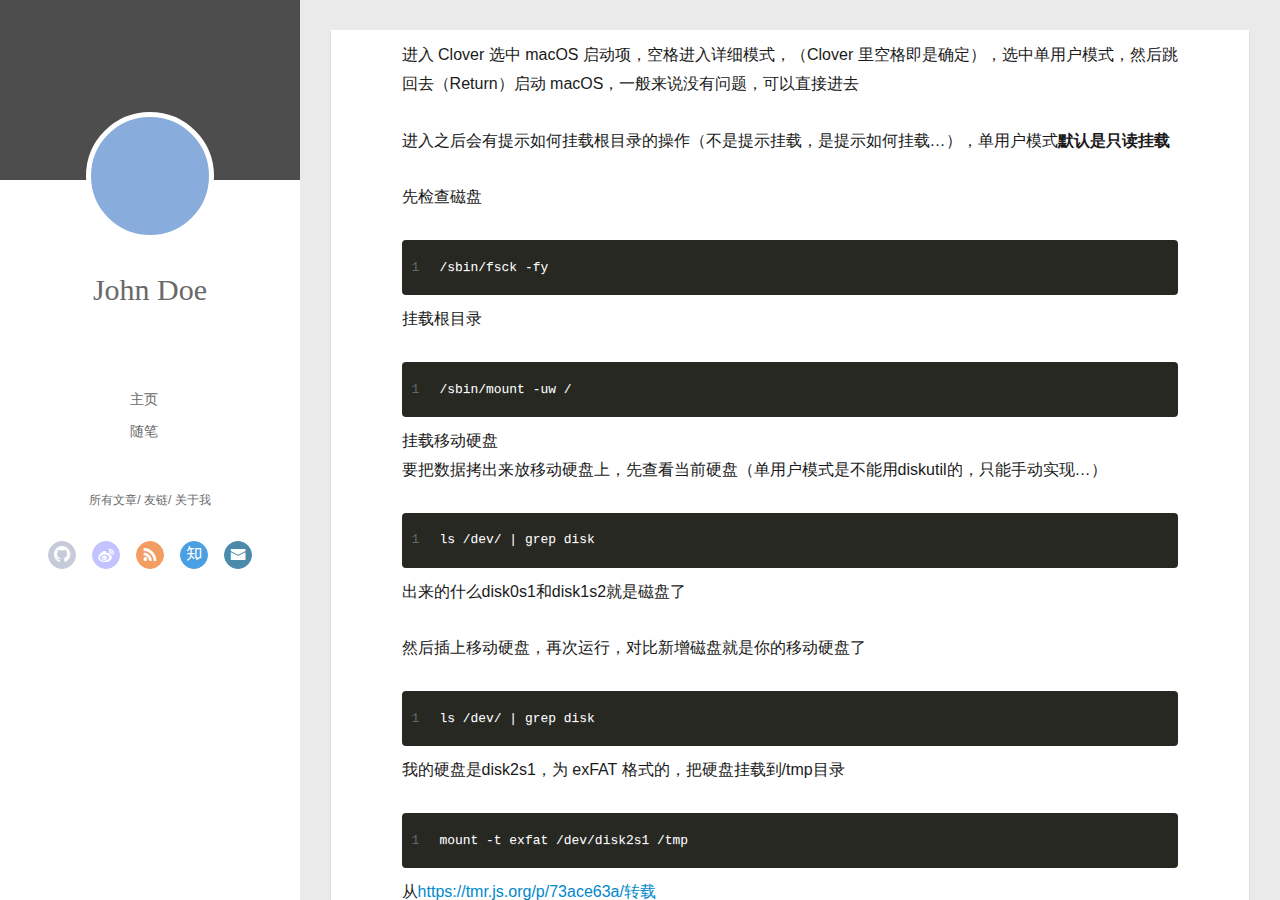
==== commit e6ce11d6: "站点更新:2018-09-14 16/19/16" ====
--- a/index.html
+++ b/index.html
@@ -85,6 +85,8 @@
 		        
 					<a class="zhihu" target="_blank" href="#" title="zhihu"><i class="icon-zhihu"></i></a>
 		        
+					<a class="mail" target="_blank" href="mailto:mryjlll@gmail.com" title="mail"><i class="icon-mail"></i></a>
+		        
 			</div>
 		</nav>
 	</header>		
@@ -125,6 +127,8 @@
 						<a class="rss" target="_blank" href="#" title="rss"><i class="icon-rss"></i></a>
 			        
 						<a class="zhihu" target="_blank" href="#" title="zhihu"><i class="icon-zhihu"></i></a>
+			        
+						<a class="mail" target="_blank" href="mailto:mryjlll@gmail.com" title="mail"><i class="icon-mail"></i></a>
 			        
 				</div>
 			</nav>
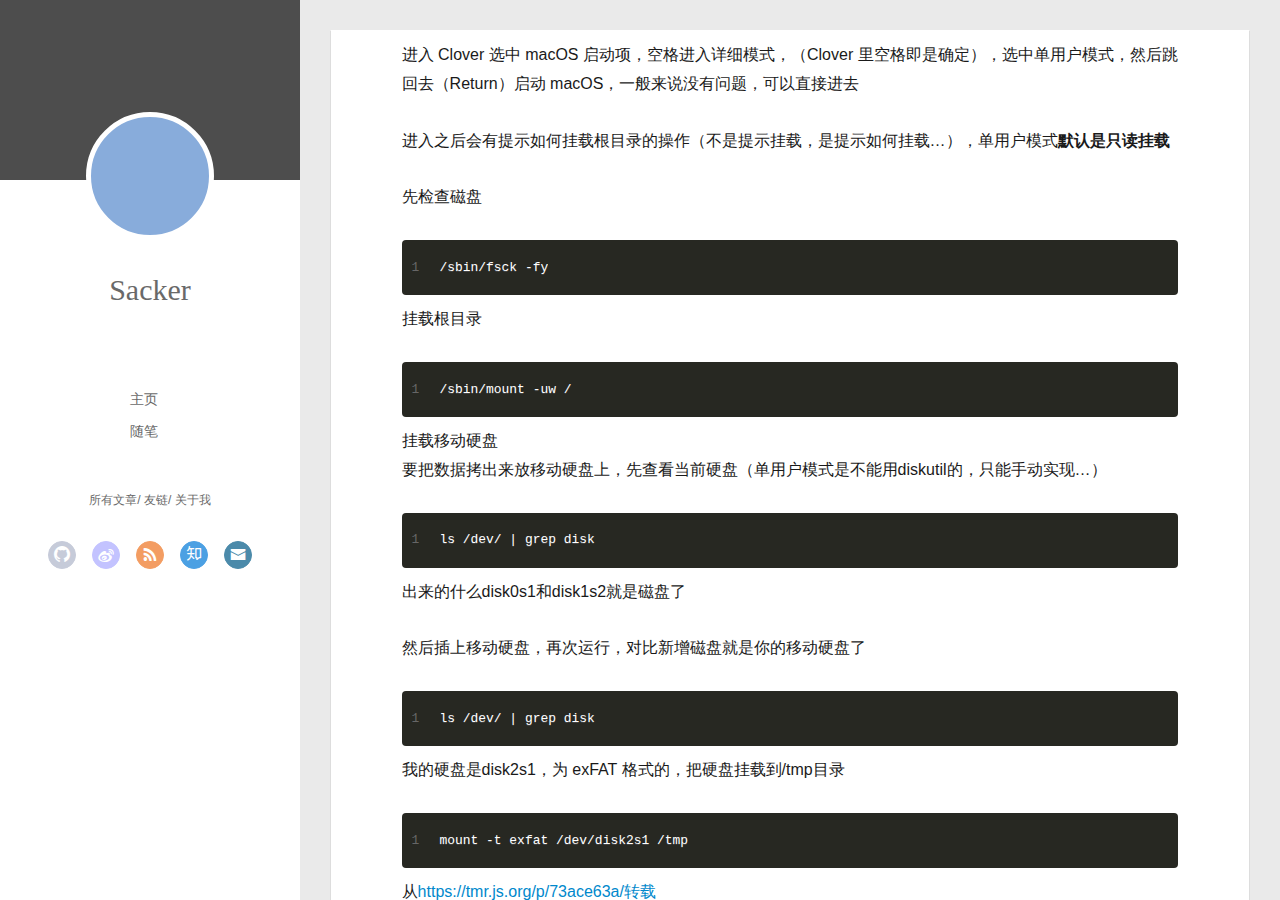
==== commit cc17101e: "站点更新:2018-09-14 16/24/25" ====
--- a/index.html
+++ b/index.html
@@ -6,17 +6,17 @@
   <meta name="renderer" content="webkit">
   <meta http-equiv="X-UA-Compatible" content="IE=edge" >
   <link rel="dns-prefetch" href="http://yoursite.com">
-  <title>Hexo</title>
+  <title>Sacker的个人博客</title>
   <meta name="viewport" content="width=device-width, initial-scale=1, maximum-scale=1">
   <meta property="og:type" content="website">
-<meta property="og:title" content="Hexo">
+<meta property="og:title" content="Sacker的个人博客">
 <meta property="og:url" content="http://yoursite.com/index.html">
-<meta property="og:site_name" content="Hexo">
+<meta property="og:site_name" content="Sacker的个人博客">
 <meta property="og:locale" content="default">
 <meta name="twitter:card" content="summary">
-<meta name="twitter:title" content="Hexo">
-  
-    <link rel="alternative" href="/atom.xml" title="Hexo" type="application/atom+xml">
+<meta name="twitter:title" content="Sacker的个人博客">
+  
+    <link rel="alternative" href="/atom.xml" title="Sacker的个人博客" type="application/atom+xml">
   
   
     <link rel="icon" href="/favicon.png">
@@ -46,7 +46,7 @@
 			<img src="" class="js-avatar">
 		</a>
 		<hgroup>
-		  <h1 class="header-author"><a href="/">John Doe</a></h1>
+		  <h1 class="header-author"><a href="/">Sacker</a></h1>
 		</hgroup>
 		
 
@@ -106,7 +106,7 @@
 				<img src="" class="js-avatar">
 			</div>
 			<hgroup>
-			  <h1 class="header-author js-header-author">John Doe</h1>
+			  <h1 class="header-author js-header-author">Sacker</h1>
 			</hgroup>
 			
 			
@@ -298,7 +298,7 @@
   <div class="outer">
     <div id="footer-info">
     	<div class="footer-left">
-    		&copy; 2018 John Doe
+    		&copy; 2018 Sacker
     	</div>
       	<div class="footer-right">
       		<a href="http://hexo.io/" target="_blank">Hexo</a>  Theme <a href="https://github.com/litten/hexo-theme-yilia" target="_blank">Yilia</a> by Litten
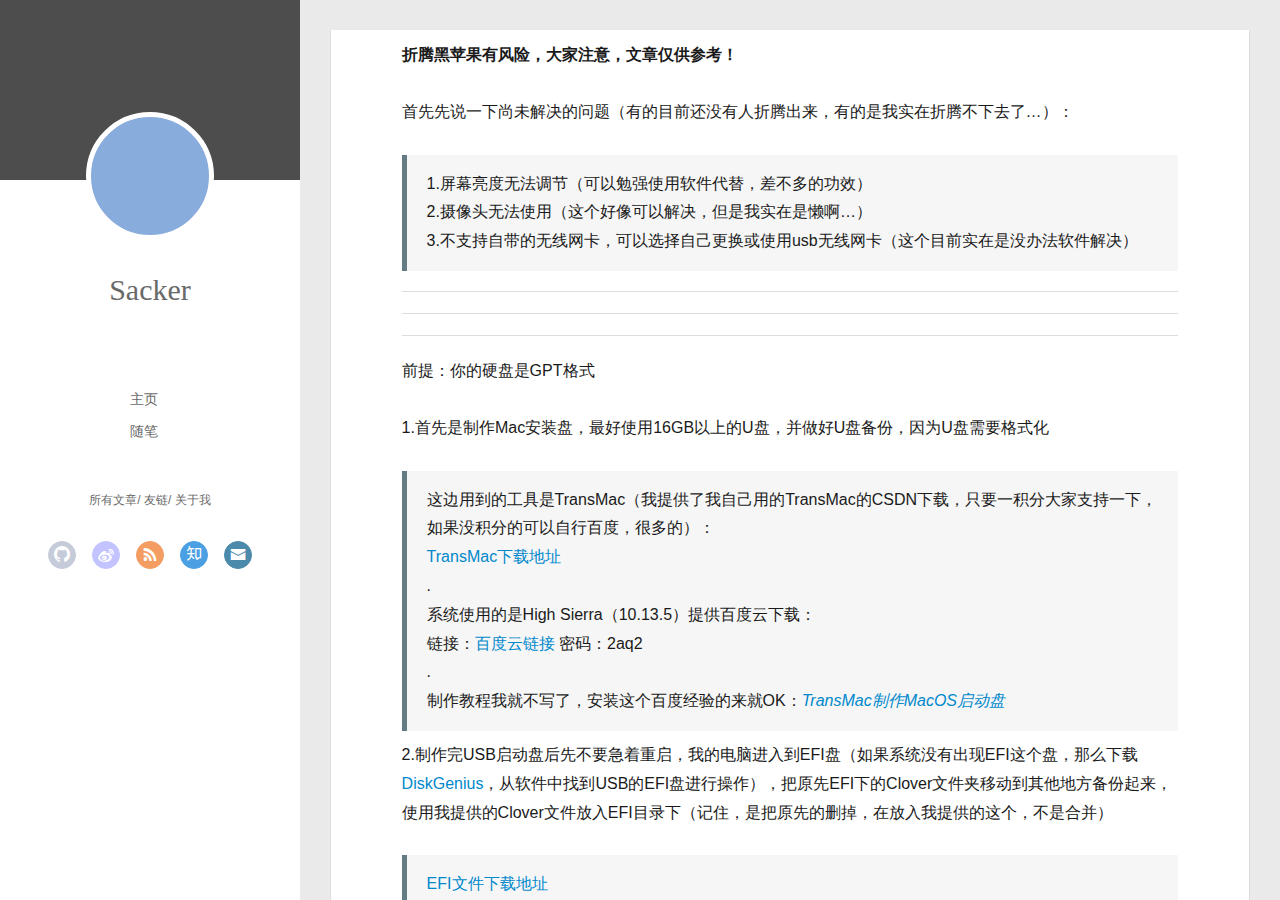
==== commit 150d1540: "站点更新:2018-09-14 16/32/53" ====
--- a/index.html
+++ b/index.html
@@ -156,6 +156,134 @@
           <div id="js-content" class="content-ll">
             
   
+    <article id="post-暗影精灵3 PLUS 安装黑苹果 (1)" class="article article-type-post  article-index" itemscope itemprop="blogPost">
+  <div class="article-inner">
+    
+    <div class="article-entry" itemprop="articleBody">
+      
+        <!DOCTYPE html>
+<html>
+<head>
+<meta charset="utf-8">
+<meta name="viewport" content="width=device-width, initial-scale=1.0">
+<title>暗影精灵3 PLUS 安装黑苹果</title>
+<link rel="stylesheet" href="https://csdn.net/res-min/themes/base.css">
+<script type="text/javascript" src="https://cdn.mathjax.org/mathjax/latest/MathJax.js?config=TeX-AMS-MML_HTMLorMML"></script>
+<script type="text/x-mathjax-config">
+MathJax.Hub.Config({ TeX: { equationNumbers: {autoNumber: "all"},extensions: ["AMSmath.js","AMSsymbols.js","noErrors.js","noUndefined.js"] } });
+</script>
+</head>
+<body><div class="container"><p><strong>折腾黑苹果有风险，大家注意，文章仅供参考！</strong></p>
+
+<p>首先先说一下尚未解决的问题（有的目前还没有人折腾出来，有的是我实在折腾不下去了…）：</p>
+
+<blockquote>
+  <p>1.屏幕亮度无法调节（可以勉强使用软件代替，差不多的功效） <br>
+  2.摄像头无法使用（这个好像可以解决，但是我实在是懒啊…） <br>
+  3.不支持自带的无线网卡，可以选择自己更换或使用usb无线网卡（这个目前实在是没办法软件解决）</p>
+</blockquote>
+
+<hr>
+
+<hr>
+
+<hr>
+
+<p>前提：你的硬盘是GPT格式</p>
+
+<p>1.首先是制作Mac安装盘，最好使用16GB以上的U盘，并做好U盘备份，因为U盘需要格式化</p>
+
+<blockquote>
+  <p>这边用到的工具是TransMac（我提供了我自己用的TransMac的CSDN下载，只要一积分大家支持一下，如果没积分的可以自行百度，很多的）： <br>
+   <a href="https://download.csdn.net/download/mryangll/10526957" target="_blank" rel="noopener">TransMac下载地址</a> <br>
+    . <br>
+   系统使用的是High Sierra（10.13.5）提供百度云下载： <br>
+   链接：<a href="https://pan.baidu.com/s/1zcj_wXwN0VXGBMV0yo1tYQ" target="_blank" rel="noopener">百度云链接</a> 密码：2aq2 <br>
+    . <br>
+   制作教程我就不写了，安装这个百度经验的来就OK：<a href="https://jingyan.baidu.com/article/a3761b2ba30d571576f9aa25.html" target="_blank" rel="noopener"><em>TransMac制作MacOS启动盘</em></a></p>
+</blockquote>
+
+<p>2.制作完USB启动盘后先不要急着重启，我的电脑进入到EFI盘（如果系统没有出现EFI这个盘，那么下载<a href="http://www.diskgenius.cn/" target="_blank" rel="noopener">DiskGenius</a>，从软件中找到USB的EFI盘进行操作），把原先EFI下的Clover文件夹移动到其他地方备份起来，使用我提供的Clover文件放入EFI目录下（记住，是把原先的删掉，在放入我提供的这个，不是合并）</p>
+
+<blockquote>
+  <p><a href="https://download.csdn.net/download/mryangll/10527026" target="_blank" rel="noopener">EFI文件下载地址</a></p>
+</blockquote>
+
+<p>3.重启，按F9选择启动方式，选择USB启动盘启动，进入Clover后应该就两个图标，一个windows启动盘，一个是Mac系统的安装，直接回车选择安装MacOS，等待开起来后：</p>
+
+<p>选择一下语言， <br>
+<img src="https://img-blog.csdn.net/20180707154736586?watermark/2/text/aHR0cHM6Ly9ibG9nLmNzZG4ubmV0L01yWWFuZ0xM/font/5a6L5L2T/fontsize/400/fill/I0JBQkFCMA==/dissolve/70" alt="这里写图片描述" title=""> <br>
+打开磁盘工具， <br>
+<img src="https://img-blog.csdn.net/20180707154925216?watermark/2/text/aHR0cHM6Ly9ibG9nLmNzZG4ubmV0L01yWWFuZ0xM/font/5a6L5L2T/fontsize/400/fill/I0JBQkFCMA==/dissolve/70" alt="这里写图片描述" title=""> <br>
+选择你要安装系统的磁盘，选择抹掉，名称自取，格式为APFS <br>
+<img src="https://img-blog.csdn.net/20180707155106284?watermark/2/text/aHR0cHM6Ly9ibG9nLmNzZG4ubmV0L01yWWFuZ0xM/font/5a6L5L2T/fontsize/400/fill/I0JBQkFCMA==/dissolve/70" alt="这里写图片描述" title=""> <br>
+退出磁盘工具，开始安装系统 <br>
+<img src="https://img-blog.csdn.net/20180707155408756?watermark/2/text/aHR0cHM6Ly9ibG9nLmNzZG4ubmV0L01yWWFuZ0xM/font/5a6L5L2T/fontsize/400/fill/I0JBQkFCMA==/dissolve/70" alt="这里写图片描述" title=""> <br>
+等待完毕后系统会自动重启，我们再次进入USB启动盘，这时刚进Clover应该默认选在下一步要进入的那个图标上面（<strong>我没有截图，就盗用了一下别人的图<a href="http://baijiahao.baidu.com/s?id=1579144215405327877&amp;wfr=spider&amp;for=pc" target="_blank" rel="noopener">http://baijiahao.baidu.com/s?id=1579144215405327877&amp;wfr=spider&amp;for=pc</a></strong>，应该就是叫做Boot OS x install 什么的）： <br>
+<img src="https://img-blog.csdn.net/20180707155712281?watermark/2/text/aHR0cHM6Ly9ibG9nLmNzZG4ubmV0L01yWWFuZ0xM/font/5a6L5L2T/fontsize/400/fill/I0JBQkFCMA==/dissolve/70" alt="这里写图片描述" title=""> <br>
+进入之后又是安装，这次才是真正的安装把，之前那个应该是拷贝文件到磁盘（<strong>注意</strong>：在我的暗影精灵3plus上进行这步操作的时候进入安装界面又马上重启了，不要担心，在重新进入一次就可以了），安装完毕后又会重启，一样地进入USB启动盘，这次又多了一个入口，这个就是Mac系统了，进入后有一系列设置，设置完毕进入桌面后，安装<a href="https://images.nvidia.com/mac/pkg/387/WebDriver-387.10.10.10.35.106.pkg" target="_blank" rel="noopener">显卡驱动</a>，如果没有有线网络的话，可以提前下载，或者用手机提供usb热点给电脑，不过这边需要这个<a href="https://download.csdn.net/download/mryangll/10527103" target="_blank" rel="noopener">驱动</a>。 <br>
+安装完显卡驱动后重启即可。</p>
+
+<hr>
+
+<ul>
+<li>亮度调节工具叫做Brightness Slider，App Store就有免费的。</li>
+<li>现在还是依赖于U盘启动，若想摆脱U盘，需要下载clover configurator，打开后选择挂载你内部磁盘的EFI，将U盘的EFI拷贝到内部磁盘EFI根目录即可。这样就可以不需要U盘了。</li>
+<li>目前为止一直都是F9选启动方式才能进入Clover，不过可以在Window系统上添加启动项，这个我就不具体说了。</li>
+</ul>
+
+<hr>
+
+<p><strong>不过我的电脑在这边碰到了一些问题，安装完显卡驱动后第一次重启正常进入系统，第二次就黑屏了，需要按电源键一下后在按一下，才显示正常，不过我发现一个避免这个问题的方式，就是进bios打开传统启动模式，这样就ok了</strong></p>
+
+<p><img src="https://img-blog.csdn.net/2018070716292745?watermark/2/text/aHR0cHM6Ly9ibG9nLmNzZG4ubmV0L01yWWFuZ0xM/font/5a6L5L2T/fontsize/400/fill/I0JBQkFCMA==/dissolve/70" alt="这里写图片描述" title=""> <br>
+写的有点急，有问题的可以留言提问哈</p>
+
+<blockquote>
+  <p>黑苹果推荐网站 <a href="https://tonymacx86.com" target="_blank" rel="noopener">https://tonymacx86.com</a></p>
+</blockquote></div></body>
+</html>
+      
+
+      
+    </div>
+    <div class="article-info article-info-index">
+      
+      
+      
+
+      
+        <p class="article-more-link">
+          <a class="article-more-a" href="/2018/09/14/暗影精灵3 PLUS 安装黑苹果 (1)/">展开全文 >></a>
+        </p>
+      
+
+      
+      <div class="clearfix"></div>
+    </div>
+  </div>
+</article>
+
+<aside class="wrap-side-operation">
+    <div class="mod-side-operation">
+        
+        <div class="jump-container" id="js-jump-container" style="display:none;">
+            <a href="javascript:void(0)" class="mod-side-operation__jump-to-top">
+                <i class="icon-font icon-back"></i>
+            </a>
+            <div id="js-jump-plan-container" class="jump-plan-container" style="top: -11px;">
+                <i class="icon-font icon-plane jump-plane"></i>
+            </div>
+        </div>
+        
+        
+    </div>
+</aside>
+
+
+
+
+  
     <article id="post-Clover进入SingleUser模式无法写文件" class="article article-type-post  article-index" itemscope itemprop="blogPost">
   <div class="article-inner">
     
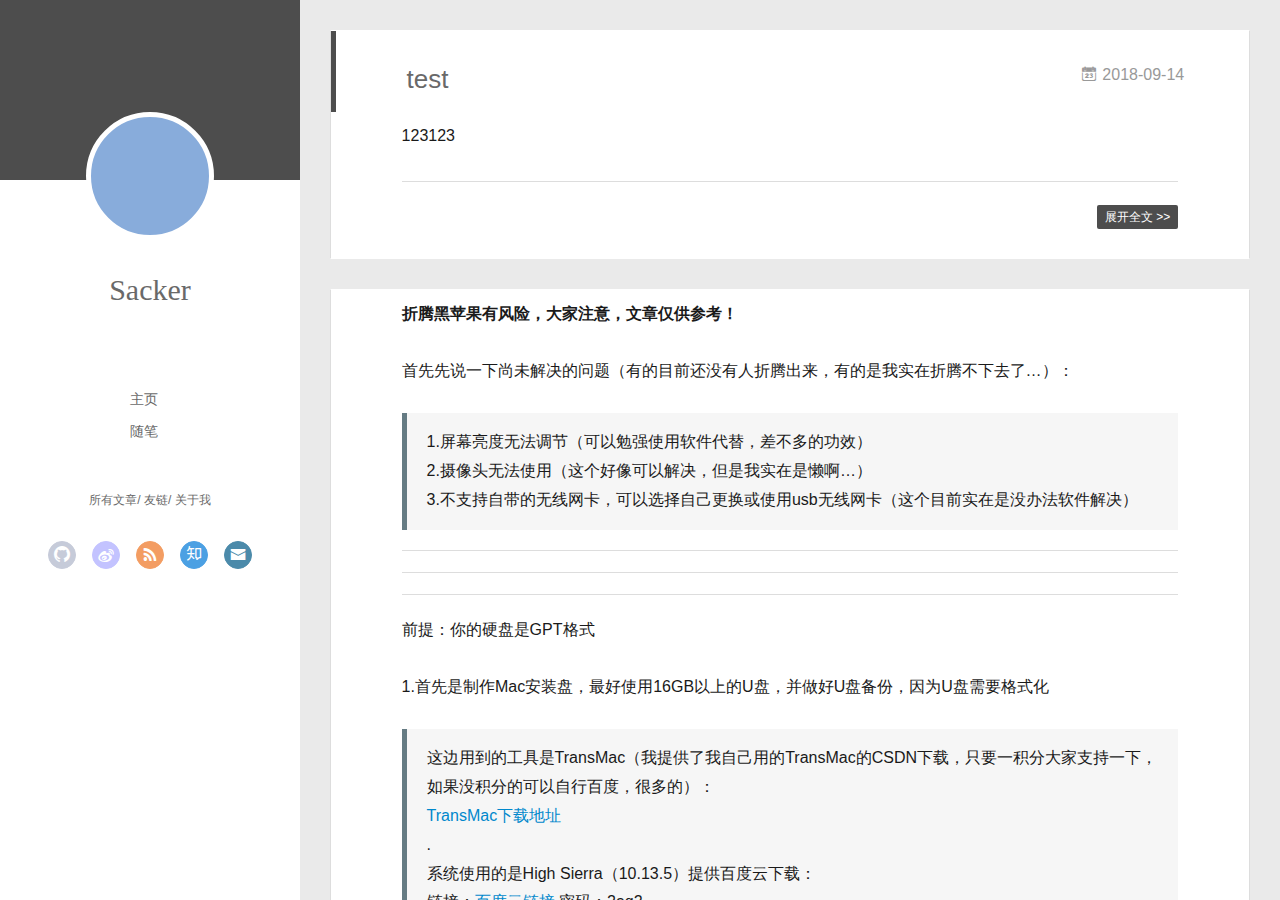
==== commit 37c82499: "站点更新:2018-09-14 16/36/04" ====
--- a/index.html
+++ b/index.html
@@ -156,6 +156,69 @@
           <div id="js-content" class="content-ll">
             
   
+    <article id="post-test" class="article article-type-post  article-index" itemscope itemprop="blogPost">
+  <div class="article-inner">
+    
+      <header class="article-header">
+        
+  
+    <h1 itemprop="name">
+      <a class="article-title" href="/2018/09/14/test/">test</a>
+    </h1>
+  
+
+        
+        <a href="/2018/09/14/test/" class="archive-article-date">
+  	<time datetime="2018-09-14T08:35:33.000Z" itemprop="datePublished"><i class="icon-calendar icon"></i>2018-09-14</time>
+</a>
+        
+      </header>
+    
+    <div class="article-entry" itemprop="articleBody">
+      
+        <p>123123</p>
+
+      
+
+      
+    </div>
+    <div class="article-info article-info-index">
+      
+      
+      
+
+      
+        <p class="article-more-link">
+          <a class="article-more-a" href="/2018/09/14/test/">展开全文 >></a>
+        </p>
+      
+
+      
+      <div class="clearfix"></div>
+    </div>
+  </div>
+</article>
+
+<aside class="wrap-side-operation">
+    <div class="mod-side-operation">
+        
+        <div class="jump-container" id="js-jump-container" style="display:none;">
+            <a href="javascript:void(0)" class="mod-side-operation__jump-to-top">
+                <i class="icon-font icon-back"></i>
+            </a>
+            <div id="js-jump-plan-container" class="jump-plan-container" style="top: -11px;">
+                <i class="icon-font icon-plane jump-plane"></i>
+            </div>
+        </div>
+        
+        
+    </div>
+</aside>
+
+
+
+
+  
     <article id="post-暗影精灵3 PLUS 安装黑苹果 (1)" class="article article-type-post  article-index" itemscope itemprop="blogPost">
   <div class="article-inner">
     
